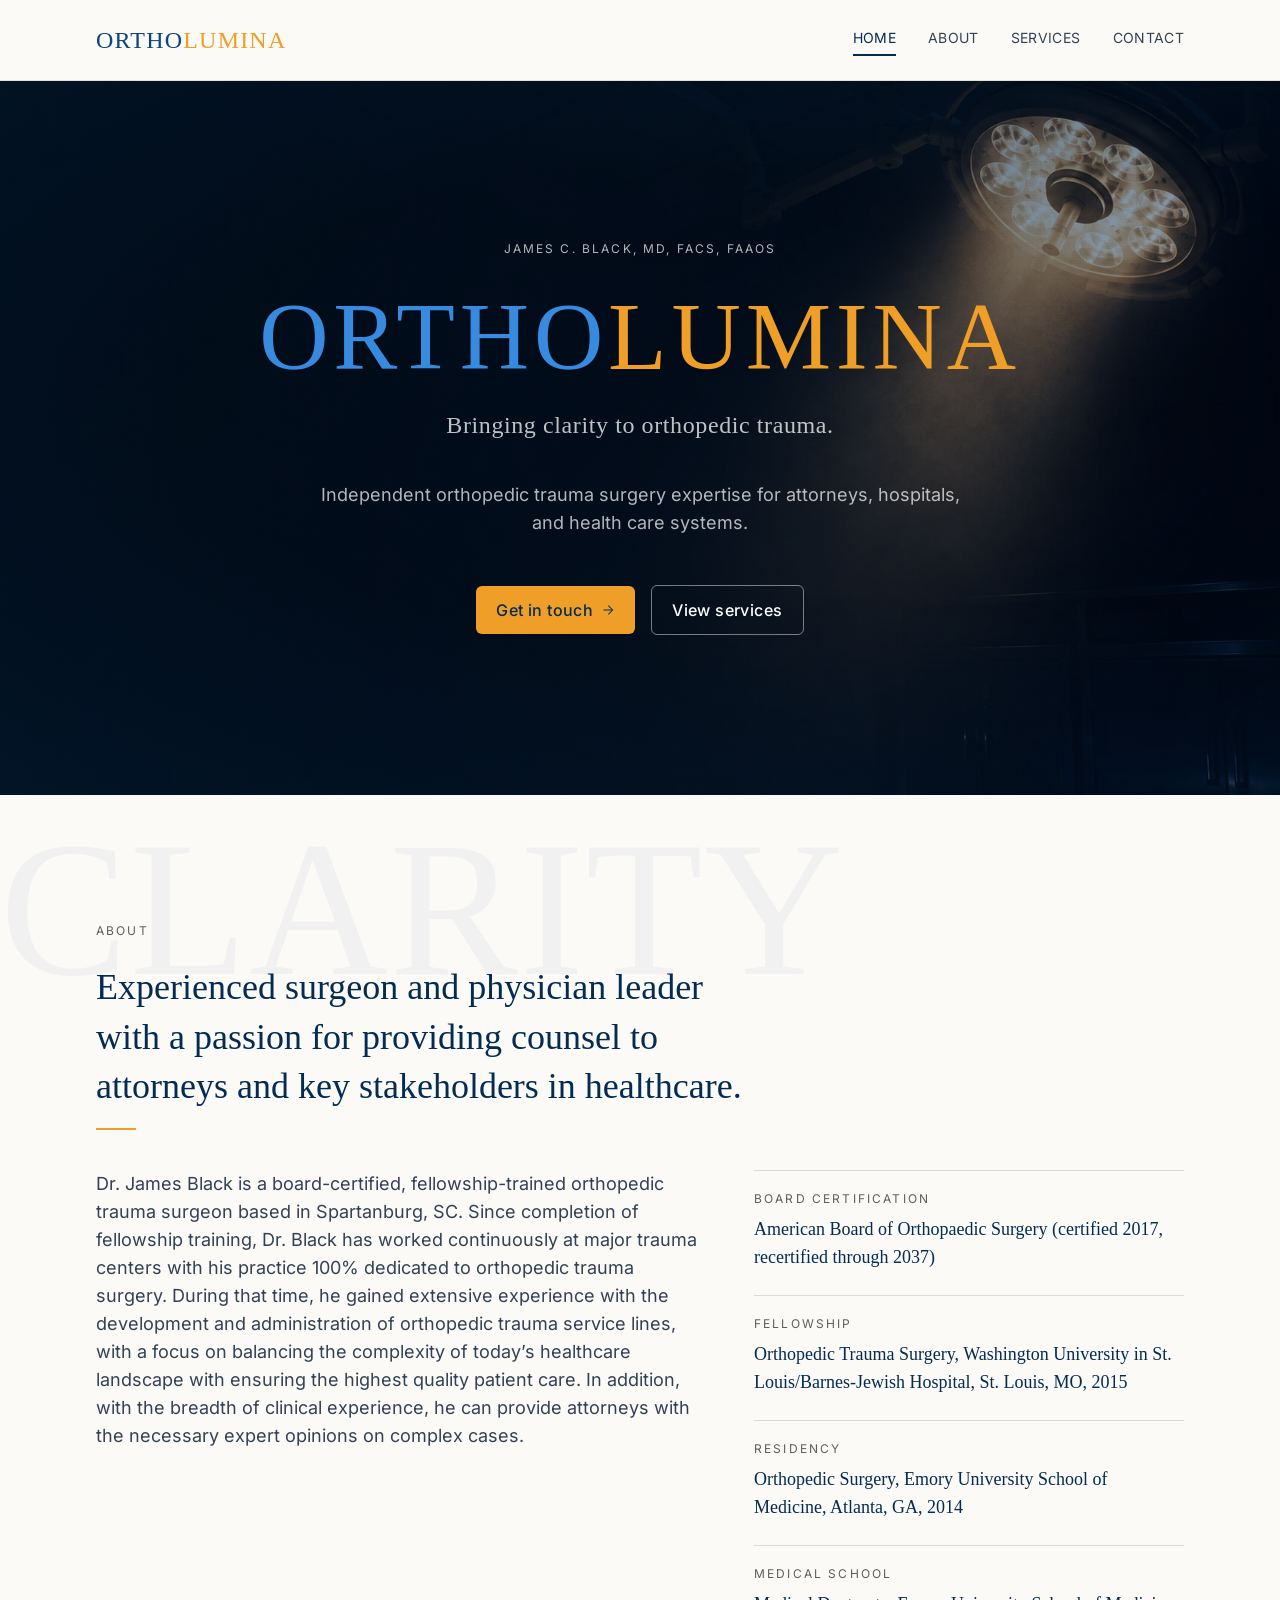
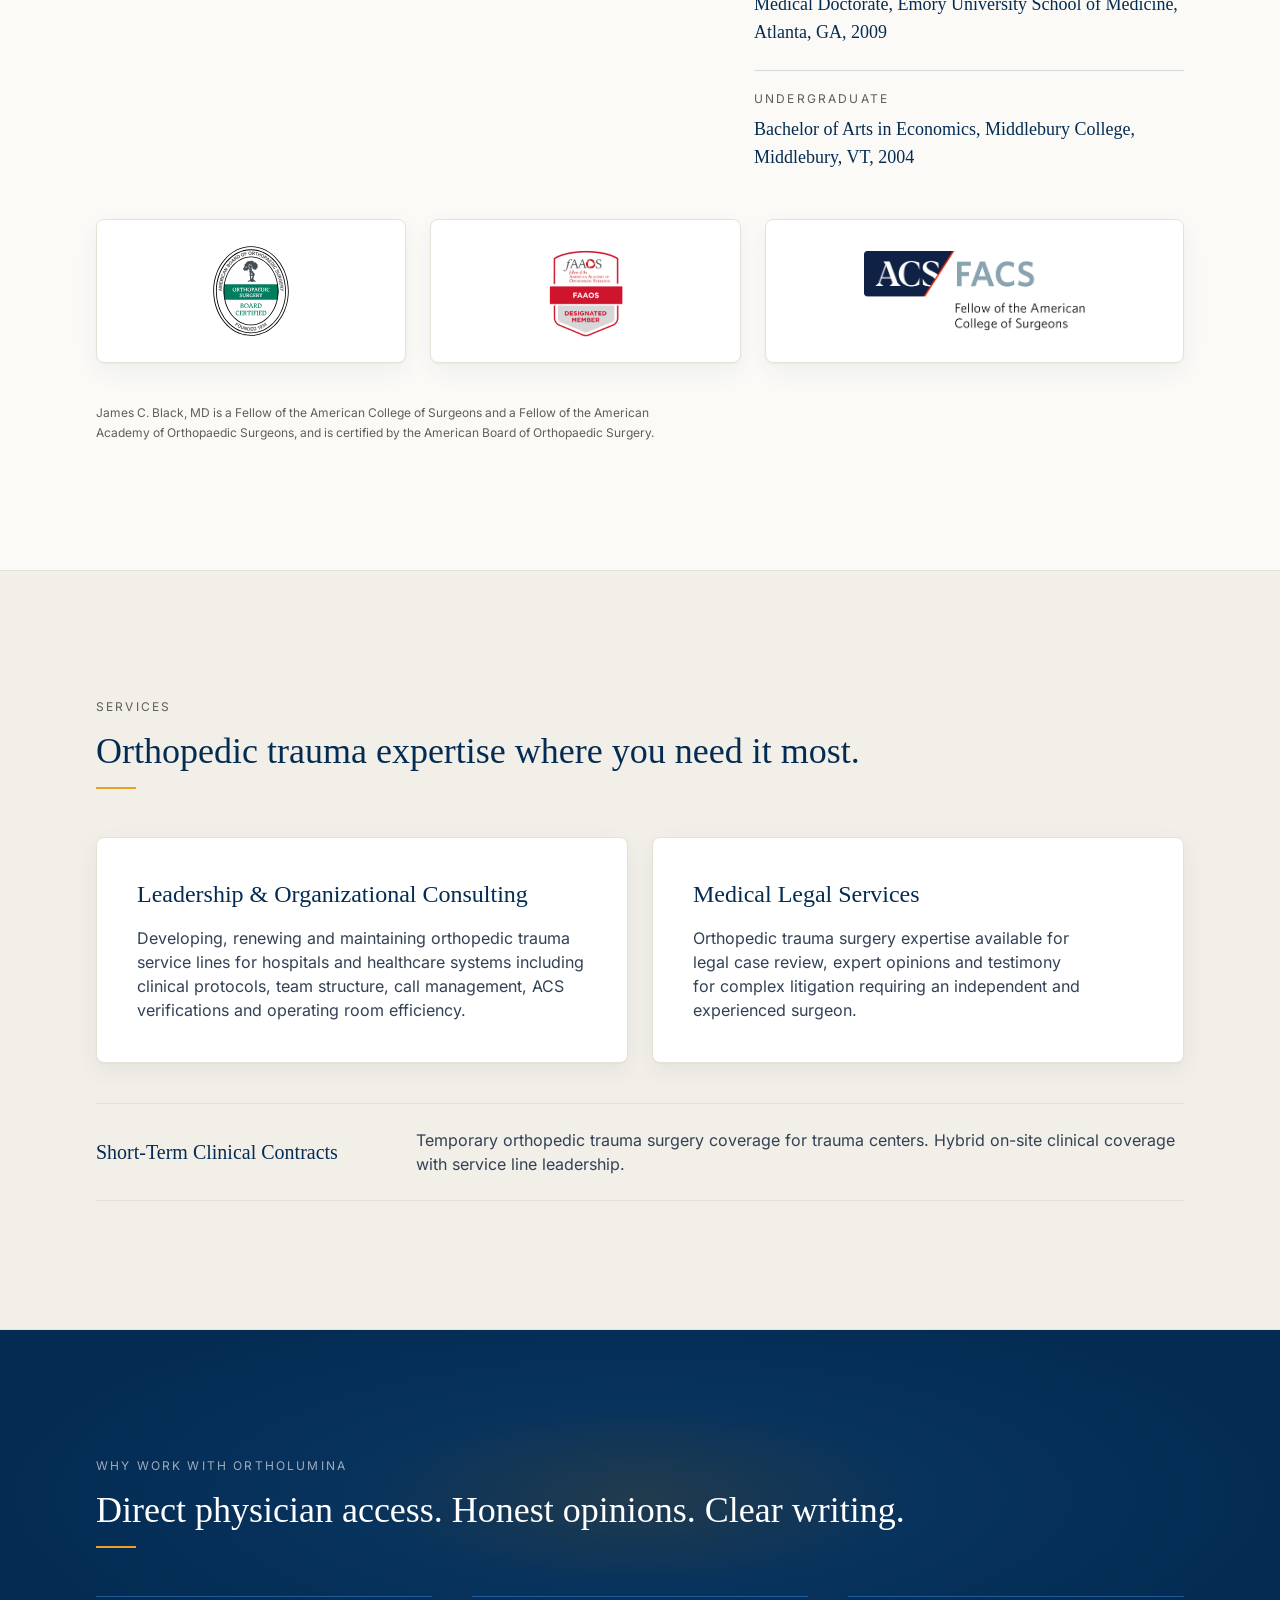
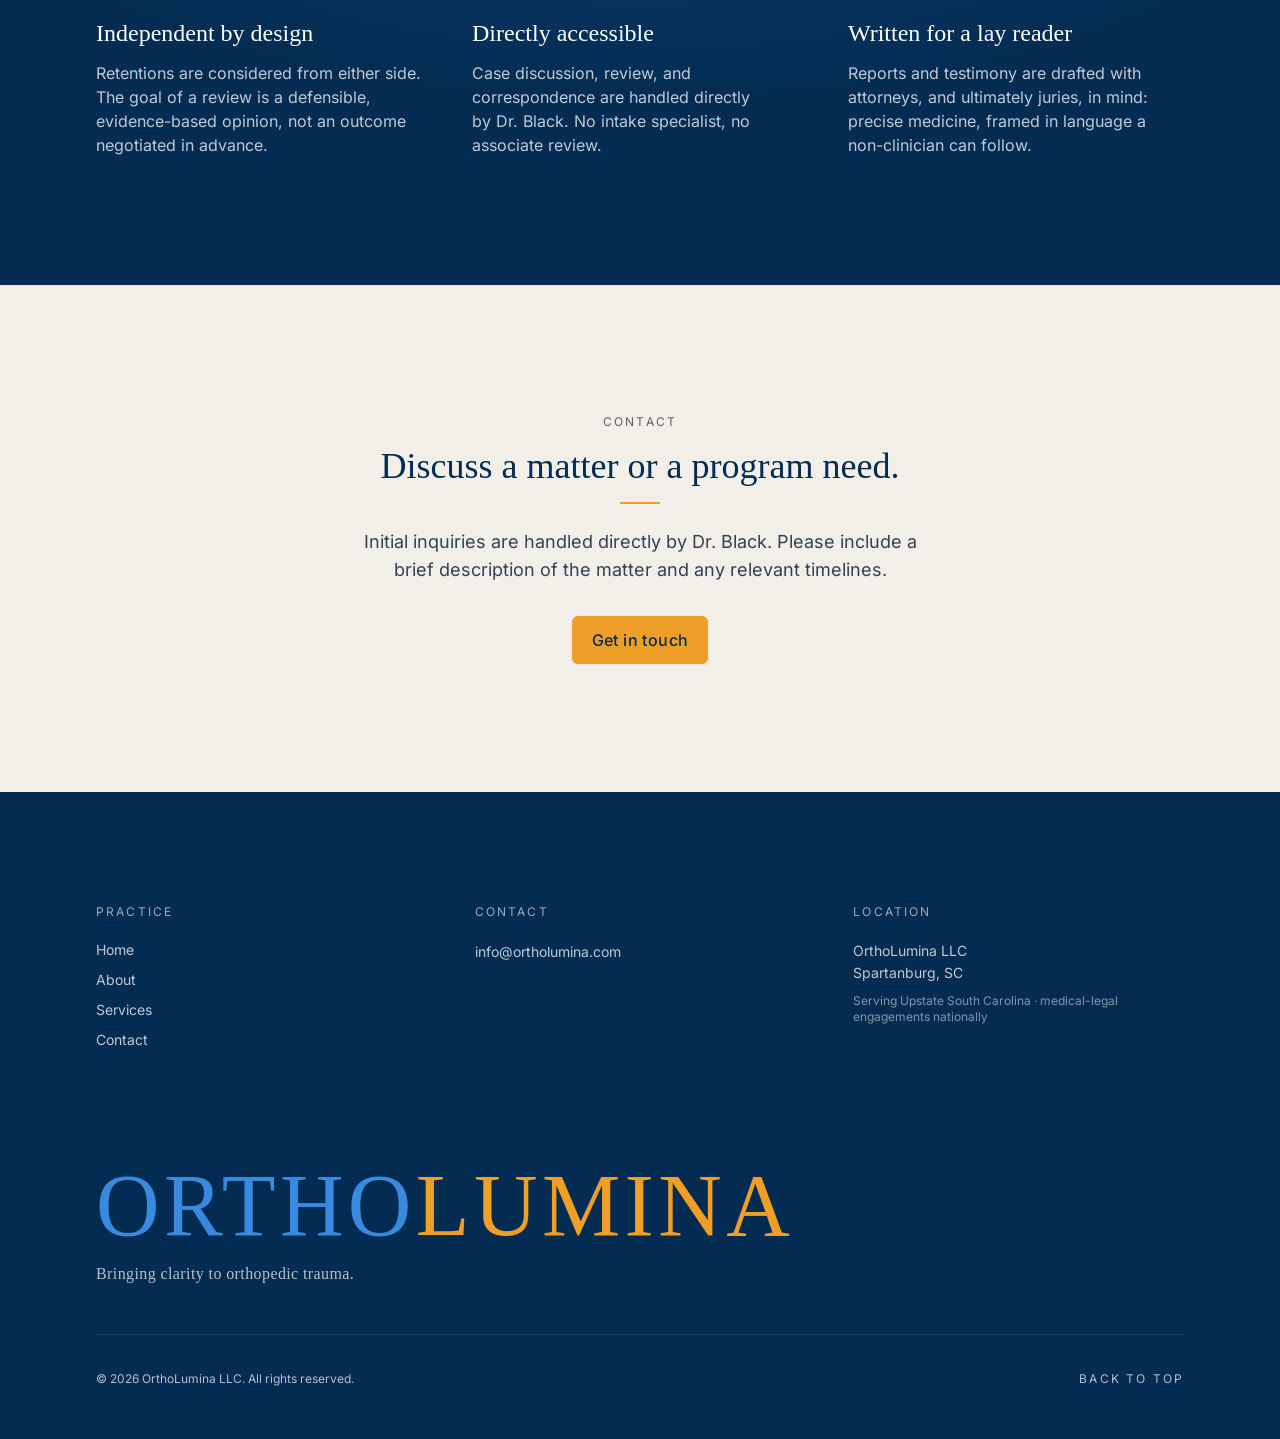
==== index.html @ fea4717f "Initial site launch Co-Authored-By: Claude Opus 5.5 <noreply@anthropic.com>" ====
<!DOCTYPE html><html lang="en"> <head><meta charset="UTF-8"><meta name="viewport" content="width=device-width, initial-scale=1, viewport-fit=cover"><meta name="generator" content="Astro v5.18.2"><link rel="preload" as="image" href="/hero-or.webp" fetchpriority="high"><title>OrthoLumina | Orthopedic Trauma Medical Legal &amp; Consulting</title><meta name="description" content="Independent orthopedic-trauma medical-legal review and testimony for attorneys and insurers nationwide; hospital consulting and short-term clinical coverage based in Spartanburg, South Carolina."><link rel="canonical" href="https://ortholumina.com/"><meta name="theme-color" content="#042C53"><meta name="format-detection" content="telephone=no"><meta property="og:site_name" content="OrthoLumina"><meta property="og:type" content="website"><meta property="og:title" content="OrthoLumina | Orthopedic Trauma Medical Legal &#38; Consulting"><meta property="og:description" content="Independent orthopedic-trauma medical-legal review and testimony for attorneys and insurers nationwide; hospital consulting and short-term clinical coverage based in Spartanburg, South Carolina."><meta property="og:url" content="https://ortholumina.com/"><meta property="og:locale" content="en_US"><meta property="og:image" content="https://ortholumina.com/og-default.jpg"><meta name="twitter:card" content="summary_large_image"><meta name="twitter:title" content="OrthoLumina | Orthopedic Trauma Medical Legal &#38; Consulting"><meta name="twitter:description" content="Independent orthopedic-trauma medical-legal review and testimony for attorneys and insurers nationwide; hospital consulting and short-term clinical coverage based in Spartanburg, South Carolina."><meta name="twitter:image" content="https://ortholumina.com/og-default.jpg"><link rel="icon" type="image/svg+xml" href="/favicon.svg"><script type="application/ld+json">{"@context":"https://schema.org","@graph":[{"@type":"ProfessionalService","@id":"https://ortholumina.com#organization","name":"OrthoLumina LLC","alternateName":"OrthoLumina","url":"https://ortholumina.com","description":"Independent orthopedic trauma surgery expertise for attorneys, hospitals, and health care systems.","slogan":"Bringing clarity to orthopedic trauma.","areaServed":[{"@type":"City","name":"Spartanburg, South Carolina"},{"@type":"AdministrativeArea","name":"Upstate South Carolina"},{"@type":"AdministrativeArea","name":"Spartanburg County"},{"@type":"AdministrativeArea","name":"Greenville County"},{"@type":"AdministrativeArea","name":"Anderson County"},{"@type":"AdministrativeArea","name":"Cherokee County"},{"@type":"AdministrativeArea","name":"Union County"},{"@type":"AdministrativeArea","name":"Pickens County"},{"@type":"AdministrativeArea","name":"Oconee County"},{"@type":"AdministrativeArea","name":"Laurens County"}],"founder":{"@id":"https://ortholumina.com#person"},"employee":{"@id":"https://ortholumina.com#person"},"address":{"@type":"PostalAddress","addressLocality":"Spartanburg","addressRegion":"SC","addressCountry":"US"},"email":"info@ortholumina.com","knowsAbout":["Orthopedic trauma","Medical-legal review and expert opinion","Standard of care review","Hospital service-line consulting","Orthopedic trauma program development"],"hasOfferCatalog":{"@type":"OfferCatalog","name":"OrthoLumina services","itemListElement":[{"@type":"Offer","itemOffered":{"@type":"Service","name":"Leadership & Organizational Consulting","description":"Developing, renewing and maintaining orthopedic trauma service lines for hospitals and healthcare systems including clinical protocols, team structure, call management, ACS verifications and operating room efficiency.","url":"https://ortholumina.com/#services","areaServed":[{"@type":"City","name":"Spartanburg, South Carolina"},{"@type":"AdministrativeArea","name":"Upstate South Carolina"},{"@type":"AdministrativeArea","name":"Spartanburg County"},{"@type":"AdministrativeArea","name":"Greenville County"},{"@type":"AdministrativeArea","name":"Anderson County"},{"@type":"AdministrativeArea","name":"Cherokee County"},{"@type":"AdministrativeArea","name":"Union County"},{"@type":"AdministrativeArea","name":"Pickens County"},{"@type":"AdministrativeArea","name":"Oconee County"},{"@type":"AdministrativeArea","name":"Laurens County"}]}},{"@type":"Offer","itemOffered":{"@type":"Service","name":"Medical Legal Services","description":"Orthopedic trauma surgery expertise available for legal case review, expert opinions and testimony for complex litigation requiring an independent and experienced surgeon.","url":"https://ortholumina.com/#services","areaServed":{"@type":"Country","name":"United States"}}},{"@type":"Offer","itemOffered":{"@type":"Service","name":"Short-Term Clinical Contracts","description":"Temporary orthopedic trauma surgery coverage for trauma centers. Hybrid on-site clinical coverage with service line leadership.","url":"https://ortholumina.com/#services","areaServed":[{"@type":"City","name":"Spartanburg, South Carolina"},{"@type":"AdministrativeArea","name":"Upstate South Carolina"},{"@type":"AdministrativeArea","name":"Spartanburg County"},{"@type":"AdministrativeArea","name":"Greenville County"},{"@type":"AdministrativeArea","name":"Anderson County"},{"@type":"AdministrativeArea","name":"Cherokee County"},{"@type":"AdministrativeArea","name":"Union County"},{"@type":"AdministrativeArea","name":"Pickens County"},{"@type":"AdministrativeArea","name":"Oconee County"},{"@type":"AdministrativeArea","name":"Laurens County"}]}}]}},{"@type":"Person","@id":"https://ortholumina.com#person","name":"Dr. James Black","jobTitle":"Orthopedic Trauma Surgeon","worksFor":{"@id":"https://ortholumina.com#organization"},"url":"https://ortholumina.com/#about","alumniOf":[{"@type":"CollegeOrUniversity","name":"Middlebury College"},{"@type":"CollegeOrUniversity","name":"Emory University School of Medicine"},{"@type":"CollegeOrUniversity","name":"Washington University School of Medicine in St. Louis"}],"hasCredential":[{"@type":"EducationalOccupationalCredential","credentialCategory":"Board Certification","name":"American Board of Orthopaedic Surgery"},{"@type":"EducationalOccupationalCredential","credentialCategory":"Fellowship","name":"Fellow, American Academy of Orthopaedic Surgeons"},{"@type":"EducationalOccupationalCredential","credentialCategory":"Fellowship","name":"Fellow, American College of Surgeons"}],"memberOf":[{"@type":"Organization","name":"American Academy of Orthopaedic Surgeons"},{"@type":"Organization","name":"American College of Surgeons"}]},{"@type":"WebSite","@id":"https://ortholumina.com#website","url":"https://ortholumina.com","name":"OrthoLumina","publisher":{"@id":"https://ortholumina.com#organization"},"inLanguage":"en-US"},{"@type":"WebPage","url":"https://ortholumina.com/","isPartOf":{"@id":"https://ortholumina.com#website"},"about":{"@id":"https://ortholumina.com#organization"}}]}</script><link rel="stylesheet" href="/_astro/contact.BOzPGhAl.css"></head> <body class> <script>document.documentElement.classList.add("js");if(!window.location.hash){try{window.scrollTo(0,0)}catch(_){}}</script> <a href="#main" class="sr-only focus:not-sr-only focus:fixed focus:top-2 focus:left-2 focus:z-[60] focus:bg-navy-dark focus:text-white focus:px-4 focus:py-2 focus:rounded">
Skip to content
</a> <header class="sticky top-0 z-40 w-full border-b border-hairline bg-surface/85 backdrop-blur supports-[backdrop-filter]:bg-surface/70">  <div class="container-page flex h-14 sm:h-16 md:h-20 items-center justify-between gap-3"> <a href="/" class="no-underline focus-visible:shadow-focus rounded-sm min-w-0 flex-shrink" aria-label="OrthoLumina home"> <div class="inline-block max-w-full " aria-label="OrthoLumina"> <span class="block whitespace-nowrap font-display uppercase tracking-wordmark leading-none text-lg sm:text-xl md:text-2xl" aria-hidden="true"> <span class="text-navy">ORTHO</span><span class="text-amber">LUMINA</span> </span> </div> </a> <nav aria-label="Primary" class="hidden md:block"> <ul class="flex items-center gap-8"> <li> <a href="/" aria-current="page" class="no-underline font-sans text-sm tracking-wide uppercase inline-block pt-1 pb-1.5
                  text-navy-dark border-b-2 border-navy-dark
                "> Home </a> </li><li> <a href="/#about" class="no-underline font-sans text-sm tracking-wide uppercase inline-block pt-1 pb-1.5
                  text-ink-soft hover:text-navy-dark border-b-2 border-transparent hover:border-navy/20
                "> About </a> </li><li> <a href="/#services" class="no-underline font-sans text-sm tracking-wide uppercase inline-block pt-1 pb-1.5
                  text-ink-soft hover:text-navy-dark border-b-2 border-transparent hover:border-navy/20
                "> Services </a> </li><li> <a href="/contact" class="no-underline font-sans text-sm tracking-wide uppercase inline-block pt-1 pb-1.5
                  text-ink-soft hover:text-navy-dark border-b-2 border-transparent hover:border-navy/20
                "> Contact </a> </li> </ul> </nav> <button type="button" id="mobile-nav-toggle" class="nav-toggle-pending md:hidden inline-flex h-11 w-11 flex-none items-center justify-center rounded-md text-navy-dark hover:bg-navy/[0.06] focus-visible:shadow-focus" aria-expanded="false" aria-controls="mobile-nav-drawer" aria-label="Open menu"> <svg width="22" height="22" viewBox="0 0 24 24" fill="none" aria-hidden="true"> <path d="M4 7h16M4 12h16M4 17h16" stroke="currentColor" stroke-width="1.75" stroke-linecap="round"></path> </svg> </button> </div> </header>  <div id="mobile-nav-drawer" class="md:hidden fixed inset-0 z-50 hidden" role="dialog" aria-modal="true" aria-label="Site navigation"> <div id="mobile-nav-backdrop" class="absolute inset-0 bg-navy-dark/60"></div> <div class="absolute inset-y-0 right-0 w-[86%] max-w-sm bg-surface shadow-xl flex flex-col" style="height: 100dvh;"> <div class="flex-none flex items-center justify-between h-14 sm:h-16 px-5 sm:px-6 border-b border-hairline"> <div class="inline-block max-w-full " aria-label="OrthoLumina"> <span class="block whitespace-nowrap font-display uppercase tracking-wordmark leading-none text-lg sm:text-xl md:text-2xl" aria-hidden="true"> <span class="text-navy">ORTHO</span><span class="text-amber">LUMINA</span> </span> </div> <button type="button" id="mobile-nav-close" class="inline-flex h-11 w-11 flex-none items-center justify-center rounded-md text-navy-dark hover:bg-navy/[0.06] focus-visible:shadow-focus" aria-label="Close menu"> <svg width="22" height="22" viewBox="0 0 24 24" fill="none" aria-hidden="true"> <path d="M6 6l12 12M18 6l-12 12" stroke="currentColor" stroke-width="1.75" stroke-linecap="round"></path> </svg> </button> </div> <nav aria-label="Primary mobile navigation" class="flex-1 min-h-0 overflow-y-auto px-5 sm:px-6 py-6"> <ul class="flex flex-col gap-1"> <li> <a href="/" aria-current="page" class="block py-3 font-display text-2xl no-underline
                  text-navy-dark
                "> Home </a> </li><li> <a href="/#about" class="block py-3 font-display text-2xl no-underline
                  text-ink-soft hover:text-navy-dark
                "> About </a> </li><li> <a href="/#services" class="block py-3 font-display text-2xl no-underline
                  text-ink-soft hover:text-navy-dark
                "> Services </a> </li><li> <a href="/contact" class="block py-3 font-display text-2xl no-underline
                  text-ink-soft hover:text-navy-dark
                "> Contact </a> </li> </ul> </nav> </div> </div> <script>(function(){const toggle=document.getElementById("mobile-nav-toggle");const drawer=document.getElementById("mobile-nav-drawer");const backdrop=document.getElementById("mobile-nav-backdrop");const closeBtn=document.getElementById("mobile-nav-close");if(!toggle||!drawer)return;const FOCUSABLE='a[href], button:not([disabled]), input:not([disabled]), select:not([disabled]), textarea:not([disabled]), [tabindex]:not([tabindex="-1"])';let previouslyFocused=null;let savedScrollY=0;let isOpen=false;toggle.classList.remove("nav-toggle-pending");function claimHistory(tag){if(window.__orthoOverlayEntry)return;try{history.pushState({orthoOverlay:tag},"",location.href);window.__orthoOverlayEntry=true}catch(_){}}function releaseHistory(consume){if(!window.__orthoOverlayEntry)return;window.__orthoOverlayEntry=false;if(consume){try{history.back()}catch(_){}}}function unlockBody(){document.body.style.position="";document.body.style.top="";document.body.style.left="";document.body.style.right="";document.body.style.width="";window.scrollTo(0,savedScrollY)}function open(){if(isOpen)return;isOpen=true;previouslyFocused=document.activeElement;drawer.classList.remove("hidden");toggle.setAttribute("aria-expanded","true");savedScrollY=window.scrollY;document.body.style.position="fixed";document.body.style.top="-"+savedScrollY+"px";document.body.style.left="0";document.body.style.right="0";document.body.style.width="100%";claimHistory("nav");const firstLink=drawer.querySelector(FOCUSABLE);if(firstLink&&firstLink.focus)firstLink.focus()}function close(fromHistory){if(!isOpen)return;isOpen=false;drawer.classList.add("hidden");toggle.setAttribute("aria-expanded","false");unlockBody();releaseHistory(!fromHistory);if(previouslyFocused&&previouslyFocused.focus)previouslyFocused.focus()}function closeForHandoff(){if(!isOpen)return;isOpen=false;drawer.classList.add("hidden");toggle.setAttribute("aria-expanded","false");unlockBody();if(toggle.focus)toggle.focus()}const closeFromUi=function(){close(false)};toggle.addEventListener("click",open);if(closeBtn)closeBtn.addEventListener("click",closeFromUi);if(backdrop)backdrop.addEventListener("click",closeFromUi);drawer.addEventListener("click",function(e){const t=e.target&&e.target.closest?e.target.closest("a"):null;if(!t)return;if(t.getAttribute("href")==="/contact"){closeForHandoff();return}if(t.hash&&t.pathname===location.pathname){const target=document.getElementById(decodeURIComponent(t.hash.slice(1)));if(target){e.preventDefault();isOpen=false;drawer.classList.add("hidden");toggle.setAttribute("aria-expanded","false");unlockBody();try{if(window.__orthoOverlayEntry){window.__orthoOverlayEntry=false;history.replaceState(null,"",t.hash)}else{history.pushState(null,"",t.hash)}}catch(_){}target.scrollIntoView();if(!target.hasAttribute("tabindex"))target.setAttribute("tabindex","-1");target.focus({preventScroll:true});return}}close(false)});window.addEventListener("popstate",function(){if(isOpen)close(true)});window.addEventListener("resize",function(){if(isOpen&&getComputedStyle(drawer).display==="none")close(false)},{passive:true});document.addEventListener("keydown",function(e){if(!isOpen)return;if(e.key==="Escape"){close(false);return}if(e.key!=="Tab")return;const items=Array.prototype.filter.call(drawer.querySelectorAll(FOCUSABLE),function(el){return el.offsetWidth>0||el.offsetHeight>0});if(!items.length)return;const first=items[0];const last=items[items.length-1];if(e.shiftKey&&document.activeElement===first){e.preventDefault();last.focus()}else if(!e.shiftKey&&document.activeElement===last){e.preventDefault();first.focus()}})})();</script>  <div id="contact-panel" class="fixed inset-0 z-50 hidden" role="dialog" aria-modal="true" aria-labelledby="contact-panel-title"> <div id="contact-panel-backdrop" class="absolute inset-0 bg-navy-dark/60 opacity-0 transition-opacity duration-300"></div> <div id="contact-panel-sheet" class="absolute inset-y-0 right-0 w-full sm:w-[92%] md:max-w-xl bg-surface shadow-2xl flex flex-col translate-x-full transition-transform duration-300 ease-out motion-reduce:transition-none" style="height: 100dvh;"> <div class="flex-none flex items-start justify-between gap-4 px-5 sm:px-8 pt-6 pb-5 border-b border-hairline"> <div class="min-w-0"> <p class="eyebrow mb-2">Contact</p> <h2 id="contact-panel-title" class="!text-xl sm:!text-2xl">
Get in touch.
</h2> </div> <button type="button" id="contact-panel-close" class="inline-flex h-11 w-11 flex-none items-center justify-center rounded-md text-navy-dark hover:bg-navy/[0.06] focus-visible:shadow-focus" aria-label="Close contact panel"> <svg width="22" height="22" viewBox="0 0 24 24" fill="none" aria-hidden="true"> <path d="M6 6l12 12M18 6l-12 12" stroke="currentColor" stroke-width="1.75" stroke-linecap="round"></path> </svg> </button> </div> <div class="flex-1 min-h-0 overflow-y-auto px-5 sm:px-8 py-6 sm:py-8">  <p class="text-sm sm:text-base text-ink-soft leading-relaxed">
Please include a brief description of your needs and relevant
        timelines, and we will respond promptly to your request.
</p> <dl class="mt-7 space-y-4"> <div> <dt class="text-[0.7rem] sm:text-xs uppercase tracking-[0.18em] text-brand-gray mb-1">Email</dt> <dd> <a href="mailto:info@ortholumina.com" class="text-navy hover:text-navy-dark inline-block py-0.5 break-all"> info@ortholumina.com </a> </dd> </div>  </dl> <div class="rounded-md border border-amber/40 bg-amber/[0.06] p-4 text-xs sm:text-sm text-ink-soft leading-relaxed mt-6"> <strong class="text-navy-dark">Confidentiality:</strong> Do not send any
  sensitive case information through this form.
</div> <div class="mt-8 pt-8 border-t border-hairline"> <p class="eyebrow mb-3">Send a message</p> <form id="contact-form" action="https://formspree.io/f/xqppwero" method="POST" novalidate class="mt-8 grid gap-5" aria-describedby="contact-form-status" data-fallback-email="info@ortholumina.com"><div class="grid gap-5 md:grid-cols-2"><div class="flex flex-col gap-2"><label for="cf-name" class="text-sm font-medium text-navy-dark">
Full name <span class="text-navy" aria-hidden="true">*</span></label><input type="text" id="cf-name" name="name" autocomplete="name" required aria-required="true" aria-invalid="false" class="rounded-md border border-navy/60 bg-white px-4 py-3 text-base text-ink placeholder:text-brand-gray focus:outline-none focus:border-navy focus-visible:shadow-focus"><p id="cf-name-error" class="text-xs text-danger hidden" data-error-for="name"></p></div><div class="flex flex-col gap-2"><label for="cf-email" class="text-sm font-medium text-navy-dark">
Email <span class="text-navy" aria-hidden="true">*</span></label><input type="email" id="cf-email" name="email" autocomplete="email" required aria-required="true" aria-invalid="false" class="rounded-md border border-navy/60 bg-white px-4 py-3 text-base text-ink placeholder:text-brand-gray focus:outline-none focus:border-navy focus-visible:shadow-focus"><p id="cf-email-error" class="text-xs text-danger hidden" data-error-for="email"></p></div></div><div class="grid gap-5 md:grid-cols-2"><div class="flex flex-col gap-2"><label for="cf-phone" class="text-sm font-medium text-navy-dark">
Phone <span class="text-brand-gray text-xs">(optional)</span></label><input type="tel" id="cf-phone" name="phone" autocomplete="tel" class="rounded-md border border-navy/60 bg-white px-4 py-3 text-base text-ink placeholder:text-brand-gray focus:outline-none focus:border-navy focus-visible:shadow-focus"></div><div class="flex flex-col gap-2"><label for="cf-subject" class="text-sm font-medium text-navy-dark">
Reason for inquiry <span class="text-navy" aria-hidden="true">*</span></label><select id="cf-subject" name="subject" required aria-required="true" aria-invalid="false" class="rounded-md border border-navy/60 bg-white px-4 py-3 text-base text-ink focus:outline-none focus:border-navy focus-visible:shadow-focus"><option value="">Select one…</option><option value="medical-legal">Medical-legal inquiry</option><option value="consulting">Consulting inquiry</option><option value="clinical-contracts">Short-term clinical contracts</option><option value="other">Other</option></select><p id="cf-subject-error" class="text-xs text-danger hidden" data-error-for="subject"></p></div></div><div class="flex flex-col gap-2"><label for="cf-message" class="text-sm font-medium text-navy-dark">
Brief description <span class="text-navy" aria-hidden="true">*</span></label><textarea id="cf-message" name="message" rows="6" required aria-required="true" aria-invalid="false" placeholder="A brief description of your inquiry." class="rounded-md border border-navy/60 bg-white px-4 py-3 text-base text-ink placeholder:text-brand-gray focus:outline-none focus:border-navy focus-visible:shadow-focus resize-y min-h-[140px]"></textarea><p id="cf-message-error" class="text-xs text-danger hidden" data-error-for="message"></p></div><div class="hidden" aria-hidden="true"><label>
Do not fill this field
<input type="text" name="_gotcha" tabindex="-1" autocomplete="off"></label><input type="hidden" name="_subject" id="cf-subject-line" value="OrthoLumina inquiry"></div><div class="flex flex-col-reverse sm:flex-row items-stretch sm:items-center justify-between gap-4 pt-2"><p class="text-xs text-brand-gray leading-relaxed">
By submitting, you consent to being contacted regarding your inquiry.
</p><button type="submit" class="btn-primary no-underline w-full sm:w-auto flex-none">
Send message
</button></div><div id="contact-form-status" role="status" aria-live="polite" class="hidden mt-2 rounded-md p-4 text-sm"></div></form><script>(function(){const form=document.getElementById("contact-form");if(!form)return;const status=document.getElementById("contact-form-status");function setError(name,message){const el=form.querySelector('[data-error-for="'+name+'"]');const field=form.querySelector('[name="'+name+'"]');if(el){el.textContent=message;el.classList.toggle("hidden",!message)}if(field){field.setAttribute("aria-invalid",message?"true":"false");field.classList.toggle("border-danger",!!message);if(el&&el.id){const existing=(field.getAttribute("aria-describedby")||"").split(/\s+/).filter(t=>t&&t!==el.id);if(message)existing.push(el.id);if(existing.length)field.setAttribute("aria-describedby",existing.join(" "));else field.removeAttribute("aria-describedby")}}}function validate(data){let ok=true;setError("name","");setError("email","");setError("subject","");setError("message","");if(!data.name||data.name.trim().length<2){setError("name","Please enter your full name.");ok=false}const emailRe=/^[^\s@]+@[^\s@]+\.[^\s@]+$/;if(!data.email||!emailRe.test(data.email)){setError("email","Please enter a valid email address.");ok=false}if(!data.subject){setError("subject","Please select a reason for inquiry.");ok=false}if(!data.message||data.message.trim().length<10){setError("message","Please include a few sentences describing your inquiry.");ok=false}return ok}function showStatus(type,message){if(!status)return;status.classList.remove("hidden","bg-success-tint","text-success","border","border-success-line","bg-danger-tint","text-danger","border-danger-line");if(type==="success"){status.classList.add("bg-success-tint","text-success","border","border-success-line")}else{status.classList.add("bg-danger-tint","text-danger","border","border-danger-line")}status.textContent=message}const endpoint=form.getAttribute("action")||"";const TIMEOUT_MS=15e3;const FALLBACK_EMAIL=form.dataset.fallbackEmail||"";async function submitContactForm(payload){const ctrl=new AbortController;const timer=setTimeout(()=>ctrl.abort(),TIMEOUT_MS);let res;try{res=await fetch(endpoint,{method:"POST",headers:{Accept:"application/json","Content-Type":"application/json"},body:JSON.stringify(payload),signal:ctrl.signal})}catch(e){clearTimeout(timer);if(e&&e.name==="AbortError")return{ok:false,timeout:true};return{ok:false,network:true}}clearTimeout(timer);if(res.ok)return{ok:true};let detail="";try{const body=await res.json();if(Array.isArray(body.errors)&&body.errors.length){detail=body.errors.map(x=>x.message).filter(Boolean).join(" ")}else if(body.error){detail=String(body.error)}}catch(_){}return{ok:false,status:res.status,detail}}form.addEventListener("submit",async function(event){event.preventDefault();const fd=new FormData(form);const data=Object.fromEntries(fd.entries());const subjectField=form.querySelector("#cf-subject");const subjectLine=form.querySelector("#cf-subject-line");if(subjectField&&subjectLine){const label=subjectField.options[subjectField.selectedIndex]?.text||"Inquiry";subjectLine.value="OrthoLumina: "+label}if(!validate(data)){showStatus("error","Please review the highlighted fields and try again.");const firstInvalid=form.querySelector('[aria-invalid="true"]');if(firstInvalid&&firstInvalid.focus){requestAnimationFrame(function(){firstInvalid.focus()})}return}const submitBtn=form.querySelector('button[type="submit"]');if(submitBtn){submitBtn.setAttribute("disabled","true");submitBtn.textContent="Sending…"}try{const result=await submitContactForm(data);if(result.ok){showStatus("success","Thank you. Your message has been received, and Dr. Black will respond directly.");form.reset()}else if(result.timeout){showStatus("error","The request timed out before it completed. Your message was not sent."+(FALLBACK_EMAIL?" Please try again, or email "+FALLBACK_EMAIL+".":""))}else{showStatus("error",(result.detail||"Your message could not be sent.")+(FALLBACK_EMAIL?" You can also email "+FALLBACK_EMAIL+".":""))}}catch(e){showStatus("error","Something went wrong sending your message."+(FALLBACK_EMAIL?" Please email "+FALLBACK_EMAIL+" instead.":""))}finally{if(submitBtn){submitBtn.removeAttribute("disabled");submitBtn.textContent="Send message"}}})})();</script> </div> </div> </div> </div> <script>(function(){const panel=document.getElementById("contact-panel");const sheet=document.getElementById("contact-panel-sheet");const backdrop=document.getElementById("contact-panel-backdrop");const closeBtn=document.getElementById("contact-panel-close");if(!panel||!sheet)return;const SELECTOR='a[href="/contact"]:not([data-contact-optout])';const allTriggers=function(){return Array.prototype.slice.call(document.querySelectorAll(SELECTOR))};const setExpanded=function(v){allTriggers().forEach(function(t){t.setAttribute("aria-expanded",v?"true":"false")})};const markTriggers=function(){allTriggers().forEach(function(t){t.setAttribute("aria-haspopup","dialog");if(!t.hasAttribute("aria-expanded")){t.setAttribute("aria-expanded","false")}})};if(document.readyState==="loading"){document.addEventListener("DOMContentLoaded",markTriggers)}else{markTriggers()}const FOCUSABLE='a[href], button:not([disabled]), input:not([disabled]), select:not([disabled]), textarea:not([disabled]), [tabindex]:not([tabindex="-1"])';let previouslyFocused=null;let savedScrollY=0;let isOpen=false;let finishTimer=null;function claimHistory(tag){if(window.__orthoOverlayEntry)return;try{history.pushState({orthoOverlay:tag},"",location.href);window.__orthoOverlayEntry=true}catch(_){}}function releaseHistory(consume){if(!window.__orthoOverlayEntry)return;window.__orthoOverlayEntry=false;if(consume){try{history.back()}catch(_){}}}const reduceMotion=window.matchMedia&&window.matchMedia("(prefers-reduced-motion: reduce)").matches;function lockScroll(){savedScrollY=window.scrollY;document.body.style.position="fixed";document.body.style.top="-"+savedScrollY+"px";document.body.style.left="0";document.body.style.right="0";document.body.style.width="100%"}function unlockScroll(){document.body.style.position="";document.body.style.top="";document.body.style.left="";document.body.style.right="";document.body.style.width="";window.scrollTo(0,savedScrollY)}function open(){if(isOpen)return;isOpen=true;if(finishTimer){clearTimeout(finishTimer);finishTimer=null}previouslyFocused=document.activeElement;panel.classList.remove("hidden");panel.classList.remove("pointer-events-none");setExpanded(true);lockScroll();claimHistory("contact");const reveal=function(){sheet.classList.remove("translate-x-full");if(backdrop)backdrop.classList.remove("opacity-0")};if(reduceMotion)reveal();else requestAnimationFrame(function(){requestAnimationFrame(reveal)});const first=sheet.querySelector(FOCUSABLE);if(first&&first.focus)first.focus()}function close(fromHistory){if(!isOpen)return;isOpen=false;panel.classList.add("pointer-events-none");sheet.classList.add("translate-x-full");if(backdrop)backdrop.classList.add("opacity-0");setExpanded(false);releaseHistory(!fromHistory);const finish=function(){finishTimer=null;if(isOpen)return;panel.classList.add("hidden");unlockScroll();if(previouslyFocused&&previouslyFocused.focus){previouslyFocused.focus()}};if(reduceMotion)finish();else finishTimer=window.setTimeout(finish,300)}window.addEventListener("popstate",function(){if(isOpen)close(true)});document.addEventListener("click",function(e){const link=e.target&&e.target.closest&&e.target.closest(SELECTOR);if(!link)return;if(e.metaKey||e.ctrlKey||e.shiftKey||e.altKey||e.button!==0){return}e.preventDefault();const navDrawer=document.getElementById("mobile-nav-drawer");if(navDrawer&&!navDrawer.classList.contains("hidden")){window.setTimeout(open,80);return}open()});const closeFromUi=function(){close(false)};if(closeBtn)closeBtn.addEventListener("click",closeFromUi);if(backdrop)backdrop.addEventListener("click",closeFromUi);document.addEventListener("keydown",function(e){if(!isOpen)return;if(e.key==="Escape"){close(false);return}if(e.key!=="Tab")return;const items=Array.prototype.filter.call(sheet.querySelectorAll(FOCUSABLE),function(el){return el.offsetWidth>0||el.offsetHeight>0});if(!items.length)return;const first=items[0];const last=items[items.length-1];if(e.shiftKey&&document.activeElement===first){e.preventDefault();last.focus()}else if(!e.shiftKey&&document.activeElement===last){e.preventDefault();first.focus()}})})();</script> <main id="main">  <section class="hero relative overflow-hidden bg-navy-dark text-white" aria-labelledby="hero-heading"> <div class="hero-media pointer-events-none absolute inset-0 bg-cover bg-no-repeat bg-[position:72%_28%] md:bg-[position:center_top]" style="background-image: url('/hero-or.webp');" aria-hidden="true"></div> <div class="pointer-events-none absolute inset-0 bg-navy-dark/40 mix-blend-multiply" aria-hidden="true"></div> <div class="pointer-events-none absolute inset-0 hidden md:block" aria-hidden="true" style="background: linear-gradient(100deg, rgba(2,20,38,0.58) 0%, rgba(2,20,38,0.45) 48%, rgba(2,20,38,0) 92%);"></div> <div class="pointer-events-none absolute inset-0 md:hidden" aria-hidden="true" style="background: rgba(2,20,38,0.58);"></div>   <div class="pointer-events-none absolute inset-0" aria-hidden="true" style="background: radial-gradient(ellipse 90% 80% at 50% 45%, transparent 40%, rgba(4,44,83,0.30) 100%);"></div>  <div class="pointer-events-none absolute inset-0 opacity-[0.06] mix-blend-overlay" aria-hidden="true" style="background-image: radial-gradient(rgba(255,255,255,0.5) 1px, transparent 1px); background-size: 3px 3px;"></div> <div class="container-page relative flex flex-col items-center text-center py-16 sm:py-24 md:py-32 lg:py-40">  <p class="eyebrow !text-white/70 mb-5 sm:mb-8"> James C. Black, MD, FACS, FAAOS </p> <h1 id="hero-heading" class="w-full"> <span class="inline-block max-w-full w-full text-center" aria-label="OrthoLumina"> <span class="block whitespace-nowrap font-display uppercase tracking-wordmark leading-none text-[clamp(1.75rem,9vw,6rem)]" aria-hidden="true"> <span class="text-blue">ORTHO</span><span class="text-amber">LUMINA</span> </span> </span>  <span class="sr-only">
OrthoLumina, independent orthopedic trauma medical-legal review and
        consulting
</span> </h1> <p class="mt-5 sm:mt-6 font-display font-light tracking-tagline text-white/75 text-base sm:text-lg md:text-2xl"> Bringing clarity to orthopedic trauma. </p> <p class="mt-8 sm:mt-10 max-w-2xl text-white/70 leading-relaxed text-sm sm:text-base md:text-lg"> Independent orthopedic trauma surgery expertise for attorneys, hospitals, and health care systems. </p> <div class="mt-10 sm:mt-12 w-full sm:w-auto flex flex-col sm:flex-row items-stretch sm:items-center gap-3 sm:gap-4"> <a href="/contact" class="btn-primary no-underline w-full sm:w-auto">
Get in touch
<svg width="14" height="14" viewBox="0 0 24 24" fill="none" aria-hidden="true"> <path d="M5 12h14M13 5l7 7-7 7" stroke="currentColor" stroke-width="1.75" stroke-linecap="round" stroke-linejoin="round"></path> </svg> </a> <a href="#services" class="btn-ghost-light no-underline w-full sm:w-auto">
View services
</a> </div> </div>  </section>  <section id="about" class="section relative overflow-hidden scroll-mt-20 sm:scroll-mt-24" aria-labelledby="about-heading">  <span class="watermark watermark-light top-6 sm:top-8 md:top-10 left-0" aria-hidden="true">Clarity</span> <div class="container-page relative"> <div class="max-w-narrow reveal"> <p class="eyebrow mb-4 sm:mb-6">About</p> <h2 id="about-heading" class="leading-snug"> Experienced surgeon and physician leader with a passion for providing counsel to attorneys and key stakeholders in healthcare. </h2> <span class="rule" aria-hidden="true"></span> </div> <div class="mt-8 sm:mt-10 grid gap-8 sm:gap-10 md:gap-14 md:grid-cols-[minmax(0,1.4fr)_minmax(0,1fr)] items-start reveal"> <div class="min-w-0">  <p class="text-base sm:text-lg text-ink-soft leading-relaxed"> Dr. James Black is a board-certified, fellowship-trained orthopedic trauma surgeon based in Spartanburg, SC. Since completion of fellowship training, Dr. Black has worked continuously at major trauma centers with his practice 100% dedicated to orthopedic trauma surgery. During that time, he gained extensive experience with the development and administration of orthopedic trauma service lines, with a focus on balancing the complexity of today’s healthcare landscape with ensuring the highest quality patient care. In addition, with the breadth of clinical experience, he can provide attorneys with the necessary expert opinions on complex cases. </p> </div> <dl class="min-w-0 grid gap-5 sm:gap-6"> <div class="border-t border-navy-dark/15 pt-4 sm:pt-5"> <dt class="eyebrow mb-2">Board certification</dt> <dd class="font-display text-navy-dark text-base sm:text-lg leading-snug break-words"> American Board of Orthopaedic Surgery (certified 2017, recertified through 2037) </dd> </div><div class="border-t border-navy-dark/15 pt-4 sm:pt-5"> <dt class="eyebrow mb-2">Fellowship</dt> <dd class="font-display text-navy-dark text-base sm:text-lg leading-snug break-words"> Orthopedic Trauma Surgery, Washington University in St. Louis/Barnes-Jewish Hospital, St. Louis, MO, 2015 </dd> </div><div class="border-t border-navy-dark/15 pt-4 sm:pt-5"> <dt class="eyebrow mb-2">Residency</dt> <dd class="font-display text-navy-dark text-base sm:text-lg leading-snug break-words"> Orthopedic Surgery, Emory University School of Medicine, Atlanta, GA, 2014 </dd> </div><div class="border-t border-navy-dark/15 pt-4 sm:pt-5"> <dt class="eyebrow mb-2">Medical school</dt> <dd class="font-display text-navy-dark text-base sm:text-lg leading-snug break-words"> Medical Doctorate, Emory University School of Medicine, Atlanta, GA, 2009 </dd> </div><div class="border-t border-navy-dark/15 pt-4 sm:pt-5"> <dt class="eyebrow mb-2">Undergraduate</dt> <dd class="font-display text-navy-dark text-base sm:text-lg leading-snug break-words"> Bachelor of Arts in Economics, Middlebury College, Middlebury, VT, 2004 </dd> </div> </dl> </div> <div class="mt-10 sm:mt-12 reveal"> <div>  <ul class="grid gap-x-4 gap-y-8 sm:gap-x-6 grid-cols-1 sm:grid-cols-[1fr_1fr_1.35fr]" role="list"> <li class="group flex flex-col items-center text-center"> <div class="w-full flex items-center justify-center rounded-lg border px-5 py-6 h-32 sm:h-36 border-hairline bg-white shadow-card transition-shadow duration-300 group-hover:shadow-[0_3px_10px_rgba(4,44,83,0.06),0_14px_32px_rgba(4,44,83,0.09)]"> <img src="/logos/abos.svg" alt="" aria-hidden="true" loading="lazy" decoding="async" class="w-auto max-w-full object-contain max-h-20 sm:max-h-24"> </div> </li><li class="group flex flex-col items-center text-center"> <div class="w-full flex items-center justify-center rounded-lg border px-5 py-6 h-32 sm:h-36 border-hairline bg-white shadow-card transition-shadow duration-300 group-hover:shadow-[0_3px_10px_rgba(4,44,83,0.06),0_14px_32px_rgba(4,44,83,0.09)]"> <img src="/logos/faaos.png" alt="" aria-hidden="true" loading="lazy" decoding="async" class="w-auto max-w-full object-contain max-h-20 sm:max-h-24"> </div> </li><li class="group flex flex-col items-center text-center"> <div class="w-full flex items-center justify-center rounded-lg border px-5 py-6 h-32 sm:h-36 border-hairline bg-white shadow-card transition-shadow duration-300 group-hover:shadow-[0_3px_10px_rgba(4,44,83,0.06),0_14px_32px_rgba(4,44,83,0.09)]"> <img src="/logos/facs.png" alt="" aria-hidden="true" loading="lazy" decoding="async" class="w-auto max-w-full object-contain max-h-16 sm:max-h-20"> </div> </li> </ul> <p class="mt-10 text-xs leading-relaxed max-w-prose text-brand-gray"> James C. Black, MD is a Fellow of the American College of Surgeons and a Fellow of the American Academy of Orthopaedic Surgeons, and is certified by the American Board of Orthopaedic Surgery. </p> </div> </div> </div> </section>  <section id="services" class="section bg-surface-alt border-y border-hairline scroll-mt-20 sm:scroll-mt-24" aria-labelledby="services-heading"> <div class="container-page"> <div class="max-w-narrow reveal"> <p class="eyebrow mb-4">Services</p> <h2 id="services-heading">
Orthopedic trauma expertise where you need it most.
</h2> <span class="rule" aria-hidden="true"></span> </div>  <div class="mt-10 sm:mt-12 grid gap-5 sm:gap-6 md:grid-cols-2 reveal"> <div class="group block rounded-lg border border-hairline bg-white shadow-card no-underline p-6 sm:p-8 md:p-10"><div class="flex items-start justify-between gap-3 sm:gap-4 mb-4"><h3 class="font-display text-navy-dark leading-tight text-lg sm:text-xl md:text-2xl">Leadership &amp; Organizational Consulting</h3></div><p class="mt-1 text-sm sm:text-base text-ink-soft leading-relaxed">Developing, renewing and maintaining orthopedic trauma service lines for hospitals and healthcare systems including clinical protocols, team structure, call management, ACS verifications and operating room efficiency.</p></div><div class="group block rounded-lg border border-hairline bg-white shadow-card no-underline p-6 sm:p-8 md:p-10"><div class="flex items-start justify-between gap-3 sm:gap-4 mb-4"><h3 class="font-display text-navy-dark leading-tight text-lg sm:text-xl md:text-2xl">Medical Legal Services</h3></div><p class="mt-1 text-sm sm:text-base text-ink-soft leading-relaxed">Orthopedic trauma surgery expertise available for legal case review, expert opinions and testimony for complex litigation requiring an independent and experienced surgeon.</p></div> </div> <div class="mt-8 sm:mt-10 reveal"> <div class="group flex flex-col sm:flex-row sm:items-center gap-3 sm:gap-8 border-y border-hairline py-5 sm:py-6 no-underline"><h3 class="font-display text-navy-dark leading-tight text-base sm:text-lg md:text-xl sm:w-72 flex-none">Short-Term Clinical Contracts</h3><p class="text-sm sm:text-base text-ink-soft leading-relaxed flex-1 min-w-0">Temporary orthopedic trauma surgery coverage for trauma centers. Hybrid on-site clinical coverage with service line leadership.</p></div> </div> </div> </section>  <section class="section bg-navy-dark text-white relative overflow-hidden" aria-labelledby="why-heading"> <div class="pointer-events-none absolute inset-0 bg-surgical-light opacity-70" aria-hidden="true"></div> <div class="container-page relative"> <div class="max-w-narrow reveal"> <p class="eyebrow !text-white/60 mb-4">Why work with OrthoLumina</p> <h2 id="why-heading" class="!text-white">
Direct physician access. Honest opinions. Clear writing.
</h2> <span class="rule" aria-hidden="true"></span> </div> <div class="mt-10 sm:mt-12 grid gap-8 sm:gap-10 md:grid-cols-3 reveal"> <div class="hairline-dark pt-5" style="--reveal-delay: 0ms"> <h3 class="!text-white !text-lg sm:!text-xl md:!text-2xl"> Independent by design </h3> <p class="mt-2 sm:mt-3 text-white/75 leading-relaxed text-sm sm:text-base"> Retentions are considered from either side. The goal of a review is a defensible, evidence-based opinion, not an outcome negotiated in advance. </p> </div><div class="hairline-dark pt-5" style="--reveal-delay: 90ms"> <h3 class="!text-white !text-lg sm:!text-xl md:!text-2xl"> Directly accessible </h3> <p class="mt-2 sm:mt-3 text-white/75 leading-relaxed text-sm sm:text-base"> Case discussion, review, and correspondence are handled directly by Dr. Black. No intake specialist, no associate review. </p> </div><div class="hairline-dark pt-5" style="--reveal-delay: 180ms"> <h3 class="!text-white !text-lg sm:!text-xl md:!text-2xl"> Written for a lay reader </h3> <p class="mt-2 sm:mt-3 text-white/75 leading-relaxed text-sm sm:text-base"> Reports and testimony are drafted with attorneys, and ultimately juries, in mind: precise medicine, framed in language a non-clinician can follow. </p> </div> </div> </div> </section>  <section class="section bg-surface-alt border-t border-hairline" aria-labelledby="cta-heading"> <div class="container-narrow text-center reveal"> <p class="eyebrow mb-4">Contact</p> <h2 id="cta-heading">Discuss a matter or a program need.</h2> <span class="rule mx-auto" aria-hidden="true"></span> <p class="mt-5 sm:mt-6 text-ink-soft text-base sm:text-lg leading-relaxed max-w-prose mx-auto">
Initial inquiries are handled directly by Dr. Black.
        Please include a brief description of the matter and any relevant
        timelines.
</p> <div class="mt-8 flex justify-center"> <a href="/contact" class="btn-primary no-underline w-full sm:w-auto">
Get in touch
</a> </div> </div> </section>  </main> <footer class="bg-navy-dark text-white/85 overflow-hidden"> <div class="container-page pt-16 sm:pt-20 md:pt-28 pb-10 sm:pb-12"> <div class="grid gap-10 sm:gap-12 sm:grid-cols-2 md:grid-cols-3"> <div> <p class="eyebrow !text-white/60 mb-4 sm:mb-5">
Practice
</p> <ul class="space-y-2.5 text-sm"> <li> <a href="/" class="text-white/75 hover:text-amber no-underline transition-colors"> Home </a> </li><li> <a href="/#about" class="text-white/75 hover:text-amber no-underline transition-colors"> About </a> </li><li> <a href="/#services" class="text-white/75 hover:text-amber no-underline transition-colors"> Services </a> </li><li> <a href="/contact" class="text-white/75 hover:text-amber no-underline transition-colors"> Contact </a> </li> </ul> </div> <div> <p class="eyebrow !text-white/60 mb-4 sm:mb-5">
Contact
</p>  <ul class="space-y-2.5 text-sm"> <li> <a href="mailto:info@ortholumina.com" class="text-white/75 hover:text-amber no-underline break-all transition-colors inline-block py-0.5"> info@ortholumina.com </a> </li>  </ul> </div> <div> <p class="eyebrow !text-white/60 mb-4 sm:mb-5">
Location
</p> <address class="not-italic text-sm text-white/75 leading-relaxed"> OrthoLumina LLC<br> Spartanburg, SC <span class="mt-2 block text-white/50 text-xs">
Serving Upstate South Carolina ·
            medical-legal engagements nationally
</span> </address> </div> </div>  <div class="inline-block max-w-full mt-16 sm:mt-20 md:mt-28 select-none" aria-label="OrthoLumina"> <span class="block whitespace-nowrap font-display uppercase tracking-wordmark leading-none text-[clamp(1.75rem,9.5vw,5.5rem)] leading-[0.85]" aria-hidden="true"> <span class="text-blue">ORTHO</span><span class="text-amber">LUMINA</span> </span> <span class="mt-2 sm:mt-3 block font-display font-light tracking-tagline text-xs sm:text-sm md:text-base text-white/70" aria-hidden="true">
Bringing clarity to orthopedic trauma.
</span></div> <div class="mt-10 sm:mt-12 pt-6 sm:pt-8 border-t border-white/10 flex flex-col sm:flex-row items-start sm:items-center justify-between gap-3 text-xs text-white/70"> <p>© 2026 OrthoLumina LLC. All rights reserved.</p> <a href="#main" class="text-white/70 hover:text-amber no-underline uppercase tracking-[0.18em] transition-colors inline-block py-1">
Back to top
</a> </div> </div> </footer> <script>(function(){const els=document.querySelectorAll(".reveal");if(els.length===0)return;var reduce=window.matchMedia&&window.matchMedia("(prefers-reduced-motion: reduce)").matches;function revealAll(){els.forEach(function(el){el.classList.add("is-visible")})}if(reduce||!("IntersectionObserver"in window)){revealAll();return}var io=new IntersectionObserver(function(entries){entries.forEach(function(e){if(e.isIntersecting){e.target.classList.add("is-visible");io.unobserve(e.target)}})},{rootMargin:"0px 0px 15% 0px",threshold:.01});els.forEach(function(el){io.observe(el)});setTimeout(revealAll,2e3);var onFirstInteract=function(){revealAll();window.removeEventListener("scroll",onFirstInteract);window.removeEventListener("touchstart",onFirstInteract);window.removeEventListener("keydown",onFirstInteract)};window.addEventListener("scroll",onFirstInteract,{passive:true,once:false});window.addEventListener("touchstart",onFirstInteract,{passive:true,once:false});window.addEventListener("keydown",onFirstInteract,{once:false})})();</script> </body> </html>
---- _astro/contact.BOzPGhAl.css ----
@font-face{font-family:Inter Variable;font-style:normal;font-display:swap;font-weight:100 900;src:url(/_astro/inter-cyrillic-ext-wght-normal.BOeWTOD4.woff2) format("woff2-variations");unicode-range:U+0460-052F,U+1C80-1C8A,U+20B4,U+2DE0-2DFF,U+A640-A69F,U+FE2E-FE2F}@font-face{font-family:Inter Variable;font-style:normal;font-display:swap;font-weight:100 900;src:url(/_astro/inter-cyrillic-wght-normal.DqGufNeO.woff2) format("woff2-variations");unicode-range:U+0301,U+0400-045F,U+0490-0491,U+04B0-04B1,U+2116}@font-face{font-family:Inter Variable;font-style:normal;font-display:swap;font-weight:100 900;src:url(/_astro/inter-greek-ext-wght-normal.DlzME5K_.woff2) format("woff2-variations");unicode-range:U+1F00-1FFF}@font-face{font-family:Inter Variable;font-style:normal;font-display:swap;font-weight:100 900;src:url(/_astro/inter-greek-wght-normal.CkhJZR-_.woff2) format("woff2-variations");unicode-range:U+0370-0377,U+037A-037F,U+0384-038A,U+038C,U+038E-03A1,U+03A3-03FF}@font-face{font-family:Inter Variable;font-style:normal;font-display:swap;font-weight:100 900;src:url(/_astro/inter-vietnamese-wght-normal.CBcvBZtf.woff2) format("woff2-variations");unicode-range:U+0102-0103,U+0110-0111,U+0128-0129,U+0168-0169,U+01A0-01A1,U+01AF-01B0,U+0300-0301,U+0303-0304,U+0308-0309,U+0323,U+0329,U+1EA0-1EF9,U+20AB}@font-face{font-family:Inter Variable;font-style:normal;font-display:swap;font-weight:100 900;src:url(/_astro/inter-latin-ext-wght-normal.DO1Apj_S.woff2) format("woff2-variations");unicode-range:U+0100-02BA,U+02BD-02C5,U+02C7-02CC,U+02CE-02D7,U+02DD-02FF,U+0304,U+0308,U+0329,U+1D00-1DBF,U+1E00-1E9F,U+1EF2-1EFF,U+2020,U+20A0-20AB,U+20AD-20C0,U+2113,U+2C60-2C7F,U+A720-A7FF}@font-face{font-family:Inter Variable;font-style:normal;font-display:swap;font-weight:100 900;src:url(/_astro/inter-latin-wght-normal.Dx4kXJAl.woff2) format("woff2-variations");unicode-range:U+0000-00FF,U+0131,U+0152-0153,U+02BB-02BC,U+02C6,U+02DA,U+02DC,U+0304,U+0308,U+0329,U+2000-206F,U+20AC,U+2122,U+2191,U+2193,U+2212,U+2215,U+FEFF,U+FFFD}*,:before,:after{--tw-border-spacing-x: 0;--tw-border-spacing-y: 0;--tw-translate-x: 0;--tw-translate-y: 0;--tw-rotate: 0;--tw-skew-x: 0;--tw-skew-y: 0;--tw-scale-x: 1;--tw-scale-y: 1;--tw-pan-x: ;--tw-pan-y: ;--tw-pinch-zoom: ;--tw-scroll-snap-strictness: proximity;--tw-gradient-from-position: ;--tw-gradient-via-position: ;--tw-gradient-to-position: ;--tw-ordinal: ;--tw-slashed-zero: ;--tw-numeric-figure: ;--tw-numeric-spacing: ;--tw-numeric-fraction: ;--tw-ring-inset: ;--tw-ring-offset-width: 0px;--tw-ring-offset-color: #fff;--tw-ring-color: rgb(59 130 246 / .5);--tw-ring-offset-shadow: 0 0 #0000;--tw-ring-shadow: 0 0 #0000;--tw-shadow: 0 0 #0000;--tw-shadow-colored: 0 0 #0000;--tw-blur: ;--tw-brightness: ;--tw-contrast: ;--tw-grayscale: ;--tw-hue-rotate: ;--tw-invert: ;--tw-saturate: ;--tw-sepia: ;--tw-drop-shadow: ;--tw-backdrop-blur: ;--tw-backdrop-brightness: ;--tw-backdrop-contrast: ;--tw-backdrop-grayscale: ;--tw-backdrop-hue-rotate: ;--tw-backdrop-invert: ;--tw-backdrop-opacity: ;--tw-backdrop-saturate: ;--tw-backdrop-sepia: ;--tw-contain-size: ;--tw-contain-layout: ;--tw-contain-paint: ;--tw-contain-style: }::backdrop{--tw-border-spacing-x: 0;--tw-border-spacing-y: 0;--tw-translate-x: 0;--tw-translate-y: 0;--tw-rotate: 0;--tw-skew-x: 0;--tw-skew-y: 0;--tw-scale-x: 1;--tw-scale-y: 1;--tw-pan-x: ;--tw-pan-y: ;--tw-pinch-zoom: ;--tw-scroll-snap-strictness: proximity;--tw-gradient-from-position: ;--tw-gradient-via-position: ;--tw-gradient-to-position: ;--tw-ordinal: ;--tw-slashed-zero: ;--tw-numeric-figure: ;--tw-numeric-spacing: ;--tw-numeric-fraction: ;--tw-ring-inset: ;--tw-ring-offset-width: 0px;--tw-ring-offset-color: #fff;--tw-ring-color: rgb(59 130 246 / .5);--tw-ring-offset-shadow: 0 0 #0000;--tw-ring-shadow: 0 0 #0000;--tw-shadow: 0 0 #0000;--tw-shadow-colored: 0 0 #0000;--tw-blur: ;--tw-brightness: ;--tw-contrast: ;--tw-grayscale: ;--tw-hue-rotate: ;--tw-invert: ;--tw-saturate: ;--tw-sepia: ;--tw-drop-shadow: ;--tw-backdrop-blur: ;--tw-backdrop-brightness: ;--tw-backdrop-contrast: ;--tw-backdrop-grayscale: ;--tw-backdrop-hue-rotate: ;--tw-backdrop-invert: ;--tw-backdrop-opacity: ;--tw-backdrop-saturate: ;--tw-backdrop-sepia: ;--tw-contain-size: ;--tw-contain-layout: ;--tw-contain-paint: ;--tw-contain-style: }*,:before,:after{box-sizing:border-box;border-width:0;border-style:solid;border-color:#e5e7eb}:before,:after{--tw-content: ""}html,:host{line-height:1.5;-webkit-text-size-adjust:100%;-moz-tab-size:4;-o-tab-size:4;tab-size:4;font-family:Inter Variable,Inter,system-ui,-apple-system,Segoe UI,Roboto,Helvetica,Arial,sans-serif;font-feature-settings:normal;font-variation-settings:normal;-webkit-tap-highlight-color:transparent}body{margin:0;line-height:inherit}hr{height:0;color:inherit;border-top-width:1px}abbr:where([title]){-webkit-text-decoration:underline dotted;text-decoration:underline dotted}h1,h2,h3,h4,h5,h6{font-size:inherit;font-weight:inherit}a{color:inherit;text-decoration:inherit}b,strong{font-weight:bolder}code,kbd,samp,pre{font-family:ui-monospace,SFMono-Regular,Menlo,Monaco,Consolas,Liberation Mono,Courier New,monospace;font-feature-settings:normal;font-variation-settings:normal;font-size:1em}small{font-size:80%}sub,sup{font-size:75%;line-height:0;position:relative;vertical-align:baseline}sub{bottom:-.25em}sup{top:-.5em}table{text-indent:0;border-color:inherit;border-collapse:collapse}button,input,optgroup,select,textarea{font-family:inherit;font-feature-settings:inherit;font-variation-settings:inherit;font-size:100%;font-weight:inherit;line-height:inherit;letter-spacing:inherit;color:inherit;margin:0;padding:0}button,select{text-transform:none}button,input:where([type=button]),input:where([type=reset]),input:where([type=submit]){-webkit-appearance:button;background-color:transparent;background-image:none}:-moz-focusring{outline:auto}:-moz-ui-invalid{box-shadow:none}progress{vertical-align:baseline}::-webkit-inner-spin-button,::-webkit-outer-spin-button{height:auto}[type=search]{-webkit-appearance:textfield;outline-offset:-2px}::-webkit-search-decoration{-webkit-appearance:none}::-webkit-file-upload-button{-webkit-appearance:button;font:inherit}summary{display:list-item}blockquote,dl,dd,h1,h2,h3,h4,h5,h6,hr,figure,p,pre{margin:0}fieldset{margin:0;padding:0}legend{padding:0}ol,ul,menu{list-style:none;margin:0;padding:0}dialog{padding:0}textarea{resize:vertical}input::-moz-placeholder,textarea::-moz-placeholder{opacity:1;color:#9ca3af}input::placeholder,textarea::placeholder{opacity:1;color:#9ca3af}button,[role=button]{cursor:pointer}:disabled{cursor:default}img,svg,video,canvas,audio,iframe,embed,object{display:block;vertical-align:middle}img,video{max-width:100%;height:auto}[hidden]:where(:not([hidden=until-found])){display:none}:root{color-scheme:light;--focus-ring: #EF9F27}html{-webkit-text-size-adjust:100%;text-rendering:optimizeLegibility;-webkit-font-smoothing:antialiased;-moz-osx-font-smoothing:grayscale}html,body{overflow-x:clip}body{--tw-bg-opacity: 1;background-color:rgb(251 250 247 / var(--tw-bg-opacity, 1));font-family:Inter Variable,Inter,system-ui,-apple-system,Segoe UI,Roboto,Helvetica,Arial,sans-serif;--tw-text-opacity: 1;color:rgb(15 23 32 / var(--tw-text-opacity, 1));-webkit-font-smoothing:antialiased;-moz-osx-font-smoothing:grayscale;font-feature-settings:"cv02","cv03","cv04","cv11";min-height:100dvh}h1,h2,h3,h4{font-family:Palatino,Palatino Linotype,Book Antiqua,Times New Roman,Times,serif;--tw-text-opacity: 1;color:rgb(4 44 83 / var(--tw-text-opacity, 1));text-wrap:balance;overflow-wrap:anywhere}h1{font-size:2rem;line-height:1.25}@media(min-width:640px){h1{font-size:2.25rem;line-height:2.5rem}}@media(min-width:768px){h1{font-size:3rem;line-height:1}}h2{font-size:1.5rem;line-height:2rem;line-height:1.25}@media(min-width:640px){h2{font-size:1.875rem;line-height:2.25rem}}@media(min-width:768px){h2{font-size:2.25rem;line-height:2.5rem}}h3{font-size:1.125rem;line-height:1.75rem;line-height:1.375}@media(min-width:640px){h3{font-size:1.25rem;line-height:1.75rem}}@media(min-width:768px){h3{font-size:1.5rem;line-height:2rem}}p{text-wrap:pretty}a{--tw-text-opacity: 1;color:rgb(12 68 124 / var(--tw-text-opacity, 1));text-decoration-color:#0c447c4d;text-decoration-thickness:1px;text-underline-offset:4px;transition-property:color,background-color,border-color,text-decoration-color,fill,stroke;transition-timing-function:cubic-bezier(.4,0,.2,1);transition-duration:.15s}a:hover{text-decoration-color:#0c447c}:focus-visible{outline:2px solid #042C53;outline-offset:2px;border-radius:2px;box-shadow:0 0 0 4px #ef9f27}.bg-navy-dark :focus-visible,footer :focus-visible{outline-color:#fff}::-moz-selection{background-color:#ef9f27;color:#042c53}::selection{background-color:#ef9f27;color:#042c53}.container{width:100%}@media(min-width:640px){.container{max-width:640px}}@media(min-width:768px){.container{max-width:768px}}@media(min-width:1024px){.container{max-width:1024px}}@media(min-width:1280px){.container{max-width:1280px}}@media(min-width:1536px){.container{max-width:1536px}}.container-page{margin-left:auto;margin-right:auto;width:100%;max-width:72rem;padding-left:1.25rem;padding-right:1.25rem}@media(min-width:640px){.container-page{padding-left:1.5rem;padding-right:1.5rem}}@media(min-width:768px){.container-page{padding-left:2rem;padding-right:2rem}}.container-narrow{margin-left:auto;margin-right:auto;width:100%;max-width:56rem;padding-left:1.25rem;padding-right:1.25rem}@media(min-width:640px){.container-narrow{padding-left:1.5rem;padding-right:1.5rem}}@media(min-width:768px){.container-narrow{padding-left:2rem;padding-right:2rem}}.eyebrow{font-family:Inter Variable,Inter,system-ui,-apple-system,Segoe UI,Roboto,Helvetica,Arial,sans-serif;font-size:.7rem;text-transform:uppercase;letter-spacing:.18em;--tw-text-opacity: 1;color:rgb(95 94 90 / var(--tw-text-opacity, 1))}@media(min-width:640px){.eyebrow{font-size:.75rem;line-height:1rem}}.btn-primary{display:inline-flex;min-height:44px;align-items:center;justify-content:center;gap:.5rem;border-radius:.375rem;padding:.75rem 1.25rem;font-family:Inter Variable,Inter,system-ui,-apple-system,Segoe UI,Roboto,Helvetica,Arial,sans-serif;font-size:.875rem;line-height:1.25rem;font-weight:500;letter-spacing:.025em;transition-property:background-color,border-color,color,box-shadow,transform;transition-timing-function:cubic-bezier(.4,0,.2,1);transition-duration:.2s}@media(min-width:768px){.btn-primary{font-size:1rem;line-height:1.5rem}}.btn-primary{--tw-bg-opacity: 1;background-color:rgb(239 159 39 / var(--tw-bg-opacity, 1));--tw-text-opacity: 1;color:rgb(4 44 83 / var(--tw-text-opacity, 1));--tw-shadow: 0 1px 2px 0 rgb(0 0 0 / .05);--tw-shadow-colored: 0 1px 2px 0 var(--tw-shadow-color);box-shadow:var(--tw-ring-offset-shadow, 0 0 #0000),var(--tw-ring-shadow, 0 0 #0000),var(--tw-shadow)}.btn-primary:hover{background-color:#ef9f27e6}.btn-secondary{display:inline-flex;min-height:44px;align-items:center;justify-content:center;gap:.5rem;border-radius:.375rem;padding:.75rem 1.25rem;font-family:Inter Variable,Inter,system-ui,-apple-system,Segoe UI,Roboto,Helvetica,Arial,sans-serif;font-size:.875rem;line-height:1.25rem;font-weight:500;letter-spacing:.025em;transition-property:background-color,border-color,color,box-shadow,transform;transition-timing-function:cubic-bezier(.4,0,.2,1);transition-duration:.2s}@media(min-width:768px){.btn-secondary{font-size:1rem;line-height:1.5rem}}.btn-secondary{border-width:1px;border-color:#0c447c99;--tw-text-opacity: 1;color:rgb(12 68 124 / var(--tw-text-opacity, 1))}.btn-secondary:hover{--tw-border-opacity: 1;border-color:rgb(12 68 124 / var(--tw-border-opacity, 1));background-color:#0c447c08}.btn-ghost-light{display:inline-flex;min-height:44px;align-items:center;justify-content:center;gap:.5rem;border-radius:.375rem;padding:.75rem 1.25rem;font-family:Inter Variable,Inter,system-ui,-apple-system,Segoe UI,Roboto,Helvetica,Arial,sans-serif;font-size:.875rem;line-height:1.25rem;font-weight:500;letter-spacing:.025em;transition-property:background-color,border-color,color,box-shadow,transform;transition-timing-function:cubic-bezier(.4,0,.2,1);transition-duration:.2s}@media(min-width:768px){.btn-ghost-light{font-size:1rem;line-height:1.5rem}}.btn-ghost-light{border-width:1px;border-color:#ffffff73;--tw-text-opacity: 1;color:rgb(255 255 255 / var(--tw-text-opacity, 1))}.btn-ghost-light:hover{--tw-border-opacity: 1;border-color:rgb(239 159 39 / var(--tw-border-opacity, 1));--tw-text-opacity: 1;color:rgb(239 159 39 / var(--tw-text-opacity, 1))}.section{padding-top:4rem;padding-bottom:4rem}@media(min-width:640px){.section{padding-top:6rem;padding-bottom:6rem}}@media(min-width:768px){.section{padding-top:8rem;padding-bottom:8rem}}.section-sm{padding-top:3rem;padding-bottom:3rem}@media(min-width:640px){.section-sm{padding-top:4rem;padding-bottom:4rem}}@media(min-width:768px){.section-sm{padding-top:5rem;padding-bottom:5rem}}.section-header{padding-top:3rem;padding-bottom:2.5rem}@media(min-width:640px){.section-header{padding-top:4rem;padding-bottom:3rem}}@media(min-width:768px){.section-header{padding-top:6rem;padding-bottom:4rem}}.rule{margin-top:1rem;margin-bottom:1rem;display:block;height:.125rem;width:2.5rem;--tw-bg-opacity: 1;background-color:rgb(239 159 39 / var(--tw-bg-opacity, 1))}.nav-toggle-pending{display:none}.hairline-dark{border-top-width:1px;border-color:#378add80}.watermark{pointer-events:none;position:absolute;display:none;-webkit-user-select:none;-moz-user-select:none;user-select:none;white-space:nowrap;font-family:Palatino,Palatino Linotype,Book Antiqua,Times New Roman,Times,serif;text-transform:uppercase;line-height:.78;letter-spacing:.01em}@media(min-width:768px){.watermark{display:block}}.watermark{font-size:clamp(3.5rem,15vw,13rem)}.watermark-light{color:#042c530b}.watermark-dark{color:#ffffff0d}.sr-only{position:absolute;width:1px;height:1px;padding:0;margin:-1px;overflow:hidden;clip:rect(0,0,0,0);white-space:nowrap;border-width:0}.pointer-events-none{pointer-events:none}.visible{visibility:visible}.invisible{visibility:hidden}.static{position:static}.fixed{position:fixed}.absolute{position:absolute}.relative{position:relative}.sticky{position:sticky}.inset-0{inset:0}.inset-y-0{top:0;bottom:0}.bottom-6{bottom:1.5rem}.left-0{left:0}.right-0{right:0}.top-0{top:0}.top-1\/2{top:50%}.top-6{top:1.5rem}.z-40{z-index:40}.z-50{z-index:50}.mx-auto{margin-left:auto;margin-right:auto}.mb-1{margin-bottom:.25rem}.mb-1\.5{margin-bottom:.375rem}.mb-2{margin-bottom:.5rem}.mb-3{margin-bottom:.75rem}.mb-4{margin-bottom:1rem}.mb-5{margin-bottom:1.25rem}.mt-1{margin-top:.25rem}.mt-10{margin-top:2.5rem}.mt-16{margin-top:4rem}.mt-2{margin-top:.5rem}.mt-3{margin-top:.75rem}.mt-4{margin-top:1rem}.mt-5{margin-top:1.25rem}.mt-6{margin-top:1.5rem}.mt-7{margin-top:1.75rem}.mt-8{margin-top:2rem}.block{display:block}.inline-block{display:inline-block}.inline{display:inline}.flex{display:flex}.inline-flex{display:inline-flex}.table{display:table}.grid{display:grid}.hidden{display:none}.aspect-\[4\/5\]{aspect-ratio:4/5}.h-1\.5{height:.375rem}.h-11{height:2.75rem}.h-14{height:3.5rem}.h-32{height:8rem}.h-8{height:2rem}.max-h-16{max-height:4rem}.max-h-20{max-height:5rem}.min-h-0{min-height:0px}.min-h-\[140px\]{min-height:140px}.w-1\.5{width:.375rem}.w-11{width:2.75rem}.w-8{width:2rem}.w-\[86\%\]{width:86%}.w-auto{width:auto}.w-full{width:100%}.min-w-0{min-width:0px}.max-w-2xl{max-width:42rem}.max-w-content{max-width:72rem}.max-w-full{max-width:100%}.max-w-narrow{max-width:56rem}.max-w-prose{max-width:36rem}.max-w-sm{max-width:24rem}.max-w-xs{max-width:20rem}.flex-1{flex:1 1 0%}.flex-none{flex:none}.flex-shrink{flex-shrink:1}.-translate-y-1\/2{--tw-translate-y: -50%;transform:translate(var(--tw-translate-x),var(--tw-translate-y)) rotate(var(--tw-rotate)) skew(var(--tw-skew-x)) skewY(var(--tw-skew-y)) scaleX(var(--tw-scale-x)) scaleY(var(--tw-scale-y))}.translate-x-full{--tw-translate-x: 100%;transform:translate(var(--tw-translate-x),var(--tw-translate-y)) rotate(var(--tw-rotate)) skew(var(--tw-skew-x)) skewY(var(--tw-skew-y)) scaleX(var(--tw-scale-x)) scaleY(var(--tw-scale-y))}.select-none{-webkit-user-select:none;-moz-user-select:none;user-select:none}.resize-y{resize:vertical}.resize{resize:both}.scroll-mt-20{scroll-margin-top:5rem}.break-inside-avoid{-moz-column-break-inside:avoid;break-inside:avoid}.grid-cols-1{grid-template-columns:repeat(1,minmax(0,1fr))}.flex-col{flex-direction:column}.flex-col-reverse{flex-direction:column-reverse}.flex-wrap{flex-wrap:wrap}.items-start{align-items:flex-start}.items-center{align-items:center}.items-stretch{align-items:stretch}.justify-center{justify-content:center}.justify-between{justify-content:space-between}.gap-1{gap:.25rem}.gap-10{gap:2.5rem}.gap-2{gap:.5rem}.gap-3{gap:.75rem}.gap-4{gap:1rem}.gap-5{gap:1.25rem}.gap-8{gap:2rem}.gap-x-4{-moz-column-gap:1rem;column-gap:1rem}.gap-x-5{-moz-column-gap:1.25rem;column-gap:1.25rem}.gap-y-2{row-gap:.5rem}.gap-y-8{row-gap:2rem}.space-y-2\.5>:not([hidden])~:not([hidden]){--tw-space-y-reverse: 0;margin-top:calc(.625rem * calc(1 - var(--tw-space-y-reverse)));margin-bottom:calc(.625rem * var(--tw-space-y-reverse))}.space-y-4>:not([hidden])~:not([hidden]){--tw-space-y-reverse: 0;margin-top:calc(1rem * calc(1 - var(--tw-space-y-reverse)));margin-bottom:calc(1rem * var(--tw-space-y-reverse))}.space-y-5>:not([hidden])~:not([hidden]){--tw-space-y-reverse: 0;margin-top:calc(1.25rem * calc(1 - var(--tw-space-y-reverse)));margin-bottom:calc(1.25rem * var(--tw-space-y-reverse))}.self-start{align-self:flex-start}.overflow-hidden{overflow:hidden}.overflow-y-auto{overflow-y:auto}.whitespace-nowrap{white-space:nowrap}.break-words{overflow-wrap:break-word}.break-all{word-break:break-all}.rounded-full{border-radius:9999px}.rounded-lg{border-radius:.5rem}.rounded-md{border-radius:.375rem}.rounded-sm{border-radius:.125rem}.border{border-width:1px}.border-y{border-top-width:1px;border-bottom-width:1px}.border-b{border-bottom-width:1px}.border-b-2{border-bottom-width:2px}.border-t{border-top-width:1px}.border-amber\/40{border-color:#ef9f2766}.border-danger{--tw-border-opacity: 1;border-color:rgb(155 44 44 / var(--tw-border-opacity, 1))}.border-danger-line{--tw-border-opacity: 1;border-color:rgb(232 201 196 / var(--tw-border-opacity, 1))}.border-hairline{--tw-border-opacity: 1;border-color:rgb(230 225 214 / var(--tw-border-opacity, 1))}.border-navy-dark{--tw-border-opacity: 1;border-color:rgb(4 44 83 / var(--tw-border-opacity, 1))}.border-navy-dark\/15{border-color:#042c5326}.border-navy-dark\/20{border-color:#042c5333}.border-navy\/60{border-color:#0c447c99}.border-success-line{--tw-border-opacity: 1;border-color:rgb(195 220 211 / var(--tw-border-opacity, 1))}.border-transparent{border-color:transparent}.border-white\/10{border-color:#ffffff1a}.border-white\/15{border-color:#ffffff26}.bg-amber\/\[0\.06\]{background-color:#ef9f270f}.bg-danger-tint{--tw-bg-opacity: 1;background-color:rgb(251 240 238 / var(--tw-bg-opacity, 1))}.bg-navy{--tw-bg-opacity: 1;background-color:rgb(12 68 124 / var(--tw-bg-opacity, 1))}.bg-navy-dark{--tw-bg-opacity: 1;background-color:rgb(4 44 83 / var(--tw-bg-opacity, 1))}.bg-navy-dark\/40{background-color:#042c5366}.bg-navy-dark\/60{background-color:#042c5399}.bg-navy-dark\/\[0\.03\]{background-color:#042c5308}.bg-success-tint{--tw-bg-opacity: 1;background-color:rgb(238 245 242 / var(--tw-bg-opacity, 1))}.bg-surface{--tw-bg-opacity: 1;background-color:rgb(251 250 247 / var(--tw-bg-opacity, 1))}.bg-surface-alt{--tw-bg-opacity: 1;background-color:rgb(242 239 232 / var(--tw-bg-opacity, 1))}.bg-surface\/85{background-color:#fbfaf7d9}.bg-white{--tw-bg-opacity: 1;background-color:rgb(255 255 255 / var(--tw-bg-opacity, 1))}.bg-white\/\[0\.04\]{background-color:#ffffff0a}.bg-gradient-to-br{background-image:linear-gradient(to bottom right,var(--tw-gradient-stops))}.bg-surgical-light{background-image:radial-gradient(ellipse 80% 60% at 50% 30%,#ef9f272e,#378add1a 28%,#042c5300 62%)}.from-navy-dark{--tw-gradient-from: #042C53 var(--tw-gradient-from-position);--tw-gradient-to: rgb(4 44 83 / 0) var(--tw-gradient-to-position);--tw-gradient-stops: var(--tw-gradient-from), var(--tw-gradient-to)}.to-navy{--tw-gradient-to: #0C447C var(--tw-gradient-to-position)}.bg-cover{background-size:cover}.bg-\[position\:72\%_28\%\]{background-position:72% 28%}.bg-no-repeat{background-repeat:no-repeat}.object-contain{-o-object-fit:contain;object-fit:contain}.p-4{padding:1rem}.p-5{padding:1.25rem}.p-6{padding:1.5rem}.px-4{padding-left:1rem;padding-right:1rem}.px-5{padding-left:1.25rem;padding-right:1.25rem}.py-0\.5{padding-top:.125rem;padding-bottom:.125rem}.py-1{padding-top:.25rem;padding-bottom:.25rem}.py-1\.5{padding-top:.375rem;padding-bottom:.375rem}.py-16{padding-top:4rem;padding-bottom:4rem}.py-3{padding-top:.75rem;padding-bottom:.75rem}.py-5{padding-top:1.25rem;padding-bottom:1.25rem}.py-6{padding-top:1.5rem;padding-bottom:1.5rem}.pb-1\.5{padding-bottom:.375rem}.pb-10{padding-bottom:2.5rem}.pb-5{padding-bottom:1.25rem}.pt-1{padding-top:.25rem}.pt-16{padding-top:4rem}.pt-2{padding-top:.5rem}.pt-4{padding-top:1rem}.pt-5{padding-top:1.25rem}.pt-6{padding-top:1.5rem}.pt-8{padding-top:2rem}.text-center{text-align:center}.font-display{font-family:Palatino,Palatino Linotype,Book Antiqua,Times New Roman,Times,serif}.font-sans{font-family:Inter Variable,Inter,system-ui,-apple-system,Segoe UI,Roboto,Helvetica,Arial,sans-serif}.\!text-base{font-size:1rem!important;line-height:1.5rem!important}.\!text-lg{font-size:1.125rem!important;line-height:1.75rem!important}.\!text-xl{font-size:1.25rem!important;line-height:1.75rem!important}.text-2xl{font-size:1.5rem;line-height:2rem}.text-4xl{font-size:2.25rem;line-height:2.5rem}.text-\[0\.65rem\]{font-size:.65rem}.text-\[0\.7rem\]{font-size:.7rem}.text-\[clamp\(1\.75rem\,9\.5vw\,5\.5rem\)\]{font-size:clamp(1.75rem,9.5vw,5.5rem)}.text-\[clamp\(1\.75rem\,9vw\,6rem\)\]{font-size:clamp(1.75rem,9vw,6rem)}.text-base{font-size:1rem;line-height:1.5rem}.text-lg{font-size:1.125rem;line-height:1.75rem}.text-sm{font-size:.875rem;line-height:1.25rem}.text-xs{font-size:.75rem;line-height:1rem}.font-light{font-weight:300}.font-medium{font-weight:500}.uppercase{text-transform:uppercase}.not-italic{font-style:normal}.leading-\[0\.85\]{line-height:.85}.leading-none{line-height:1}.leading-relaxed{line-height:1.625}.leading-snug{line-height:1.375}.leading-tight{line-height:1.25}.tracking-\[0\.18em\]{letter-spacing:.18em}.tracking-tagline,.tracking-wide{letter-spacing:.025em}.tracking-wordmark{letter-spacing:.05em}.\!text-white{--tw-text-opacity: 1 !important;color:rgb(255 255 255 / var(--tw-text-opacity, 1))!important}.\!text-white\/60{color:#fff9!important}.\!text-white\/70{color:#ffffffb3!important}.text-amber{--tw-text-opacity: 1;color:rgb(239 159 39 / var(--tw-text-opacity, 1))}.text-blue{--tw-text-opacity: 1;color:rgb(55 138 221 / var(--tw-text-opacity, 1))}.text-brand-gray{--tw-text-opacity: 1;color:rgb(95 94 90 / var(--tw-text-opacity, 1))}.text-danger{--tw-text-opacity: 1;color:rgb(155 44 44 / var(--tw-text-opacity, 1))}.text-ink{--tw-text-opacity: 1;color:rgb(15 23 32 / var(--tw-text-opacity, 1))}.text-ink-soft{--tw-text-opacity: 1;color:rgb(51 65 85 / var(--tw-text-opacity, 1))}.text-navy{--tw-text-opacity: 1;color:rgb(12 68 124 / var(--tw-text-opacity, 1))}.text-navy-dark{--tw-text-opacity: 1;color:rgb(4 44 83 / var(--tw-text-opacity, 1))}.text-success{--tw-text-opacity: 1;color:rgb(31 93 76 / var(--tw-text-opacity, 1))}.text-white{--tw-text-opacity: 1;color:rgb(255 255 255 / var(--tw-text-opacity, 1))}.text-white\/50{color:#ffffff80}.text-white\/60{color:#fff9}.text-white\/70{color:#ffffffb3}.text-white\/75{color:#ffffffbf}.text-white\/85{color:#ffffffd9}.no-underline{text-decoration-line:none}.underline-offset-4{text-underline-offset:4px}.opacity-0{opacity:0}.opacity-30{opacity:.3}.opacity-60{opacity:.6}.opacity-70{opacity:.7}.opacity-\[0\.06\]{opacity:.06}.mix-blend-multiply{mix-blend-mode:multiply}.mix-blend-overlay{mix-blend-mode:overlay}.shadow{--tw-shadow: 0 1px 3px 0 rgb(0 0 0 / .1), 0 1px 2px -1px rgb(0 0 0 / .1);--tw-shadow-colored: 0 1px 3px 0 var(--tw-shadow-color), 0 1px 2px -1px var(--tw-shadow-color);box-shadow:var(--tw-ring-offset-shadow, 0 0 #0000),var(--tw-ring-shadow, 0 0 #0000),var(--tw-shadow)}.shadow-2xl{--tw-shadow: 0 25px 50px -12px rgb(0 0 0 / .25);--tw-shadow-colored: 0 25px 50px -12px var(--tw-shadow-color);box-shadow:var(--tw-ring-offset-shadow, 0 0 #0000),var(--tw-ring-shadow, 0 0 #0000),var(--tw-shadow)}.shadow-card{--tw-shadow: 0 1px 2px rgba(4, 44, 83, .04), 0 8px 24px rgba(4, 44, 83, .06);--tw-shadow-colored: 0 1px 2px var(--tw-shadow-color), 0 8px 24px var(--tw-shadow-color);box-shadow:var(--tw-ring-offset-shadow, 0 0 #0000),var(--tw-ring-shadow, 0 0 #0000),var(--tw-shadow)}.shadow-xl{--tw-shadow: 0 20px 25px -5px rgb(0 0 0 / .1), 0 8px 10px -6px rgb(0 0 0 / .1);--tw-shadow-colored: 0 20px 25px -5px var(--tw-shadow-color), 0 8px 10px -6px var(--tw-shadow-color);box-shadow:var(--tw-ring-offset-shadow, 0 0 #0000),var(--tw-ring-shadow, 0 0 #0000),var(--tw-shadow)}.blur{--tw-blur: blur(8px);filter:var(--tw-blur) var(--tw-brightness) var(--tw-contrast) var(--tw-grayscale) var(--tw-hue-rotate) var(--tw-invert) var(--tw-saturate) var(--tw-sepia) var(--tw-drop-shadow)}.filter{filter:var(--tw-blur) var(--tw-brightness) var(--tw-contrast) var(--tw-grayscale) var(--tw-hue-rotate) var(--tw-invert) var(--tw-saturate) var(--tw-sepia) var(--tw-drop-shadow)}.backdrop-blur{--tw-backdrop-blur: blur(8px);backdrop-filter:var(--tw-backdrop-blur) var(--tw-backdrop-brightness) var(--tw-backdrop-contrast) var(--tw-backdrop-grayscale) var(--tw-backdrop-hue-rotate) var(--tw-backdrop-invert) var(--tw-backdrop-opacity) var(--tw-backdrop-saturate) var(--tw-backdrop-sepia)}.backdrop-filter{backdrop-filter:var(--tw-backdrop-blur) var(--tw-backdrop-brightness) var(--tw-backdrop-contrast) var(--tw-backdrop-grayscale) var(--tw-backdrop-hue-rotate) var(--tw-backdrop-invert) var(--tw-backdrop-opacity) var(--tw-backdrop-saturate) var(--tw-backdrop-sepia)}.transition{transition-property:color,background-color,border-color,text-decoration-color,fill,stroke,opacity,box-shadow,transform,filter,backdrop-filter;transition-timing-function:cubic-bezier(.4,0,.2,1);transition-duration:.15s}.transition-all{transition-property:all;transition-timing-function:cubic-bezier(.4,0,.2,1);transition-duration:.15s}.transition-colors{transition-property:color,background-color,border-color,text-decoration-color,fill,stroke;transition-timing-function:cubic-bezier(.4,0,.2,1);transition-duration:.15s}.transition-opacity{transition-property:opacity;transition-timing-function:cubic-bezier(.4,0,.2,1);transition-duration:.15s}.transition-shadow{transition-property:box-shadow;transition-timing-function:cubic-bezier(.4,0,.2,1);transition-duration:.15s}.transition-transform{transition-property:transform;transition-timing-function:cubic-bezier(.4,0,.2,1);transition-duration:.15s}.duration-300{transition-duration:.3s}.ease-out{transition-timing-function:cubic-bezier(0,0,.2,1)}.js .reveal{opacity:0;transform:translateY(12px);transition:opacity .7s ease-out,transform .7s cubic-bezier(.16,1,.3,1);transition-delay:var(--reveal-delay, 0ms);will-change:opacity,transform}.js .reveal.is-visible{opacity:1;transform:none}.js .reveal [style*=--reveal-delay]{opacity:0;transform:translateY(10px);transition:opacity .6s ease-out,transform .6s cubic-bezier(.16,1,.3,1);transition-delay:var(--reveal-delay, 0ms)}.js .reveal.is-visible [style*=--reveal-delay]{opacity:1;transform:none}@supports (animation-timeline: view()){.js .hero-drift{animation:hero-drift linear both;animation-timeline:view();animation-range:entry 0% cover 90%}}@keyframes hero-drift{0%{transform:scale(1.06) translateY(-1.5%);opacity:.85}to{transform:scale(1) translateY(1.5%);opacity:1}}@media(prefers-reduced-motion:reduce){.js .reveal,.reveal,.js .reveal [style*=--reveal-delay],.reveal [style*=--reveal-delay]{opacity:1;transform:none;transition:none}.js .hero-drift{animation:none}*,*:before,*:after{animation-duration:.001ms!important;animation-iteration-count:1!important;transition-duration:.001ms!important}}.focus\:bg-navy-dark:focus :focus-visible{outline-color:#fff}.placeholder\:text-brand-gray::-moz-placeholder{--tw-text-opacity: 1;color:rgb(95 94 90 / var(--tw-text-opacity, 1))}.placeholder\:text-brand-gray::placeholder{--tw-text-opacity: 1;color:rgb(95 94 90 / var(--tw-text-opacity, 1))}.hover\:-translate-y-0\.5:hover{--tw-translate-y: -.125rem;transform:translate(var(--tw-translate-x),var(--tw-translate-y)) rotate(var(--tw-rotate)) skew(var(--tw-skew-x)) skewY(var(--tw-skew-y)) scaleX(var(--tw-scale-x)) scaleY(var(--tw-scale-y))}.hover\:border-navy\/20:hover{border-color:#0c447c33}.hover\:bg-navy\/\[0\.06\]:hover{background-color:#0c447c0f}.hover\:bg-white:hover{--tw-bg-opacity: 1;background-color:rgb(255 255 255 / var(--tw-bg-opacity, 1))}.hover\:text-amber:hover{--tw-text-opacity: 1;color:rgb(239 159 39 / var(--tw-text-opacity, 1))}.hover\:text-navy-dark:hover{--tw-text-opacity: 1;color:rgb(4 44 83 / var(--tw-text-opacity, 1))}.hover\:underline:hover{text-decoration-line:underline}.hover\:shadow-\[0_4px_12px_rgba\(4\,44\,83\,0\.08\)\,0_16px_36px_rgba\(4\,44\,83\,0\.10\)\]:hover{--tw-shadow: 0 4px 12px rgba(4,44,83,.08),0 16px 36px rgba(4,44,83,.1);--tw-shadow-colored: 0 4px 12px var(--tw-shadow-color), 0 16px 36px var(--tw-shadow-color);box-shadow:var(--tw-ring-offset-shadow, 0 0 #0000),var(--tw-ring-shadow, 0 0 #0000),var(--tw-shadow)}.focus\:not-sr-only:focus{position:static;width:auto;height:auto;padding:0;margin:0;overflow:visible;clip:auto;white-space:normal}.focus\:fixed:focus{position:fixed}.focus\:left-2:focus{left:.5rem}.focus\:top-2:focus{top:.5rem}.focus\:z-\[60\]:focus{z-index:60}.focus\:rounded:focus{border-radius:.25rem}.focus\:border-navy:focus{--tw-border-opacity: 1;border-color:rgb(12 68 124 / var(--tw-border-opacity, 1))}.focus\:bg-navy-dark:focus{--tw-bg-opacity: 1;background-color:rgb(4 44 83 / var(--tw-bg-opacity, 1))}.focus\:px-4:focus{padding-left:1rem;padding-right:1rem}.focus\:py-2:focus{padding-top:.5rem;padding-bottom:.5rem}.focus\:text-white:focus{--tw-text-opacity: 1;color:rgb(255 255 255 / var(--tw-text-opacity, 1))}.focus\:outline-none:focus{outline:2px solid transparent;outline-offset:2px}.focus-visible\:shadow-focus:focus-visible{--tw-shadow: 0 0 0 3px rgba(239, 159, 39, .35);--tw-shadow-colored: 0 0 0 3px var(--tw-shadow-color);box-shadow:var(--tw-ring-offset-shadow, 0 0 #0000),var(--tw-ring-shadow, 0 0 #0000),var(--tw-shadow)}.group:hover .group-hover\:bg-navy\/10{background-color:#0c447c1a}.group:hover .group-hover\:text-navy-dark{--tw-text-opacity: 1;color:rgb(4 44 83 / var(--tw-text-opacity, 1))}.group:hover .group-hover\:shadow-\[0_3px_10px_rgba\(4\,44\,83\,0\.06\)\,0_14px_32px_rgba\(4\,44\,83\,0\.09\)\]{--tw-shadow: 0 3px 10px rgba(4,44,83,.06),0 14px 32px rgba(4,44,83,.09);--tw-shadow-colored: 0 3px 10px var(--tw-shadow-color), 0 14px 32px var(--tw-shadow-color);box-shadow:var(--tw-ring-offset-shadow, 0 0 #0000),var(--tw-ring-shadow, 0 0 #0000),var(--tw-shadow)}@supports (backdrop-filter: var(--tw)){.supports-\[backdrop-filter\]\:bg-surface\/70{background-color:#fbfaf7b3}}@media(prefers-reduced-motion:reduce){.motion-reduce\:transition-none{transition-property:none}}@media(min-width:640px){.sm\:bottom-8{bottom:2rem}.sm\:top-8{top:2rem}.sm\:mb-4{margin-bottom:1rem}.sm\:mb-5{margin-bottom:1.25rem}.sm\:mb-6{margin-bottom:1.5rem}.sm\:mb-8{margin-bottom:2rem}.sm\:mt-10{margin-top:2.5rem}.sm\:mt-12{margin-top:3rem}.sm\:mt-20{margin-top:5rem}.sm\:mt-3{margin-top:.75rem}.sm\:mt-6{margin-top:1.5rem}.sm\:mt-8{margin-top:2rem}.sm\:inline-flex{display:inline-flex}.sm\:h-16{height:4rem}.sm\:h-36{height:9rem}.sm\:max-h-20{max-height:5rem}.sm\:max-h-24{max-height:6rem}.sm\:w-72{width:18rem}.sm\:w-\[92\%\]{width:92%}.sm\:w-auto{width:auto}.sm\:scroll-mt-24{scroll-margin-top:6rem}.sm\:columns-2{-moz-columns:2;columns:2}.sm\:grid-cols-2{grid-template-columns:repeat(2,minmax(0,1fr))}.sm\:grid-cols-\[1fr_1fr_1\.35fr\]{grid-template-columns:1fr 1fr 1.35fr}.sm\:flex-row{flex-direction:row}.sm\:flex-wrap{flex-wrap:wrap}.sm\:items-center{align-items:center}.sm\:gap-10{gap:2.5rem}.sm\:gap-12{gap:3rem}.sm\:gap-4{gap:1rem}.sm\:gap-6{gap:1.5rem}.sm\:gap-8{gap:2rem}.sm\:gap-x-6{-moz-column-gap:1.5rem;column-gap:1.5rem}.sm\:gap-x-8{-moz-column-gap:2rem;column-gap:2rem}.sm\:space-y-6>:not([hidden])~:not([hidden]){--tw-space-y-reverse: 0;margin-top:calc(1.5rem * calc(1 - var(--tw-space-y-reverse)));margin-bottom:calc(1.5rem * var(--tw-space-y-reverse))}.sm\:p-8{padding:2rem}.sm\:px-6{padding-left:1.5rem;padding-right:1.5rem}.sm\:px-8{padding-left:2rem;padding-right:2rem}.sm\:py-24{padding-top:6rem;padding-bottom:6rem}.sm\:py-6{padding-top:1.5rem;padding-bottom:1.5rem}.sm\:py-8{padding-top:2rem;padding-bottom:2rem}.sm\:pb-12{padding-bottom:3rem}.sm\:pt-20{padding-top:5rem}.sm\:pt-5{padding-top:1.25rem}.sm\:pt-8{padding-top:2rem}.sm\:\!text-2xl{font-size:1.5rem!important;line-height:2rem!important}.sm\:\!text-lg{font-size:1.125rem!important;line-height:1.75rem!important}.sm\:\!text-xl{font-size:1.25rem!important;line-height:1.75rem!important}.sm\:text-3xl{font-size:1.875rem;line-height:2.25rem}.sm\:text-5xl{font-size:3rem;line-height:1}.sm\:text-base{font-size:1rem;line-height:1.5rem}.sm\:text-lg{font-size:1.125rem;line-height:1.75rem}.sm\:text-sm{font-size:.875rem;line-height:1.25rem}.sm\:text-xl{font-size:1.25rem;line-height:1.75rem}.sm\:text-xs{font-size:.75rem;line-height:1rem}}@media(min-width:768px){.md\:sticky{position:sticky}.md\:bottom-10{bottom:2.5rem}.md\:top-10{top:2.5rem}.md\:top-28{top:7rem}.md\:mx-0{margin-left:0;margin-right:0}.md\:mt-28{margin-top:7rem}.md\:block{display:block}.md\:hidden{display:none}.md\:h-20{height:5rem}.md\:max-w-none{max-width:none}.md\:max-w-xl{max-width:36rem}.md\:grid-cols-2{grid-template-columns:repeat(2,minmax(0,1fr))}.md\:grid-cols-3{grid-template-columns:repeat(3,minmax(0,1fr))}.md\:grid-cols-\[minmax\(0\,0\.85fr\)_minmax\(0\,2fr\)\]{grid-template-columns:minmax(0,.85fr) minmax(0,2fr)}.md\:grid-cols-\[minmax\(0\,1\.4fr\)_minmax\(0\,1fr\)\]{grid-template-columns:minmax(0,1.4fr) minmax(0,1fr)}.md\:grid-cols-\[minmax\(0\,1fr\)_minmax\(0\,1\.4fr\)\]{grid-template-columns:minmax(0,1fr) minmax(0,1.4fr)}.md\:grid-cols-\[minmax\(0\,1fr\)_minmax\(0\,1\.6fr\)\]{grid-template-columns:minmax(0,1fr) minmax(0,1.6fr)}.md\:gap-12{gap:3rem}.md\:gap-14{gap:3.5rem}.md\:bg-\[position\:center_top\]{background-position:center top}.md\:p-10{padding:2.5rem}.md\:py-32{padding-top:8rem;padding-bottom:8rem}.md\:pt-28{padding-top:7rem}.md\:\!text-2xl{font-size:1.5rem!important;line-height:2rem!important}.md\:\!text-3xl{font-size:1.875rem!important;line-height:2.25rem!important}.md\:\!text-xl{font-size:1.25rem!important;line-height:1.75rem!important}.md\:text-2xl{font-size:1.5rem;line-height:2rem}.md\:text-4xl{font-size:2.25rem;line-height:2.5rem}.md\:text-6xl{font-size:3.75rem;line-height:1}.md\:text-base{font-size:1rem;line-height:1.5rem}.md\:text-lg{font-size:1.125rem;line-height:1.75rem}.md\:text-xl{font-size:1.25rem;line-height:1.75rem}}@media(min-width:1024px){.lg\:grid-cols-4{grid-template-columns:repeat(4,minmax(0,1fr))}.lg\:py-40{padding-top:10rem;padding-bottom:10rem}}
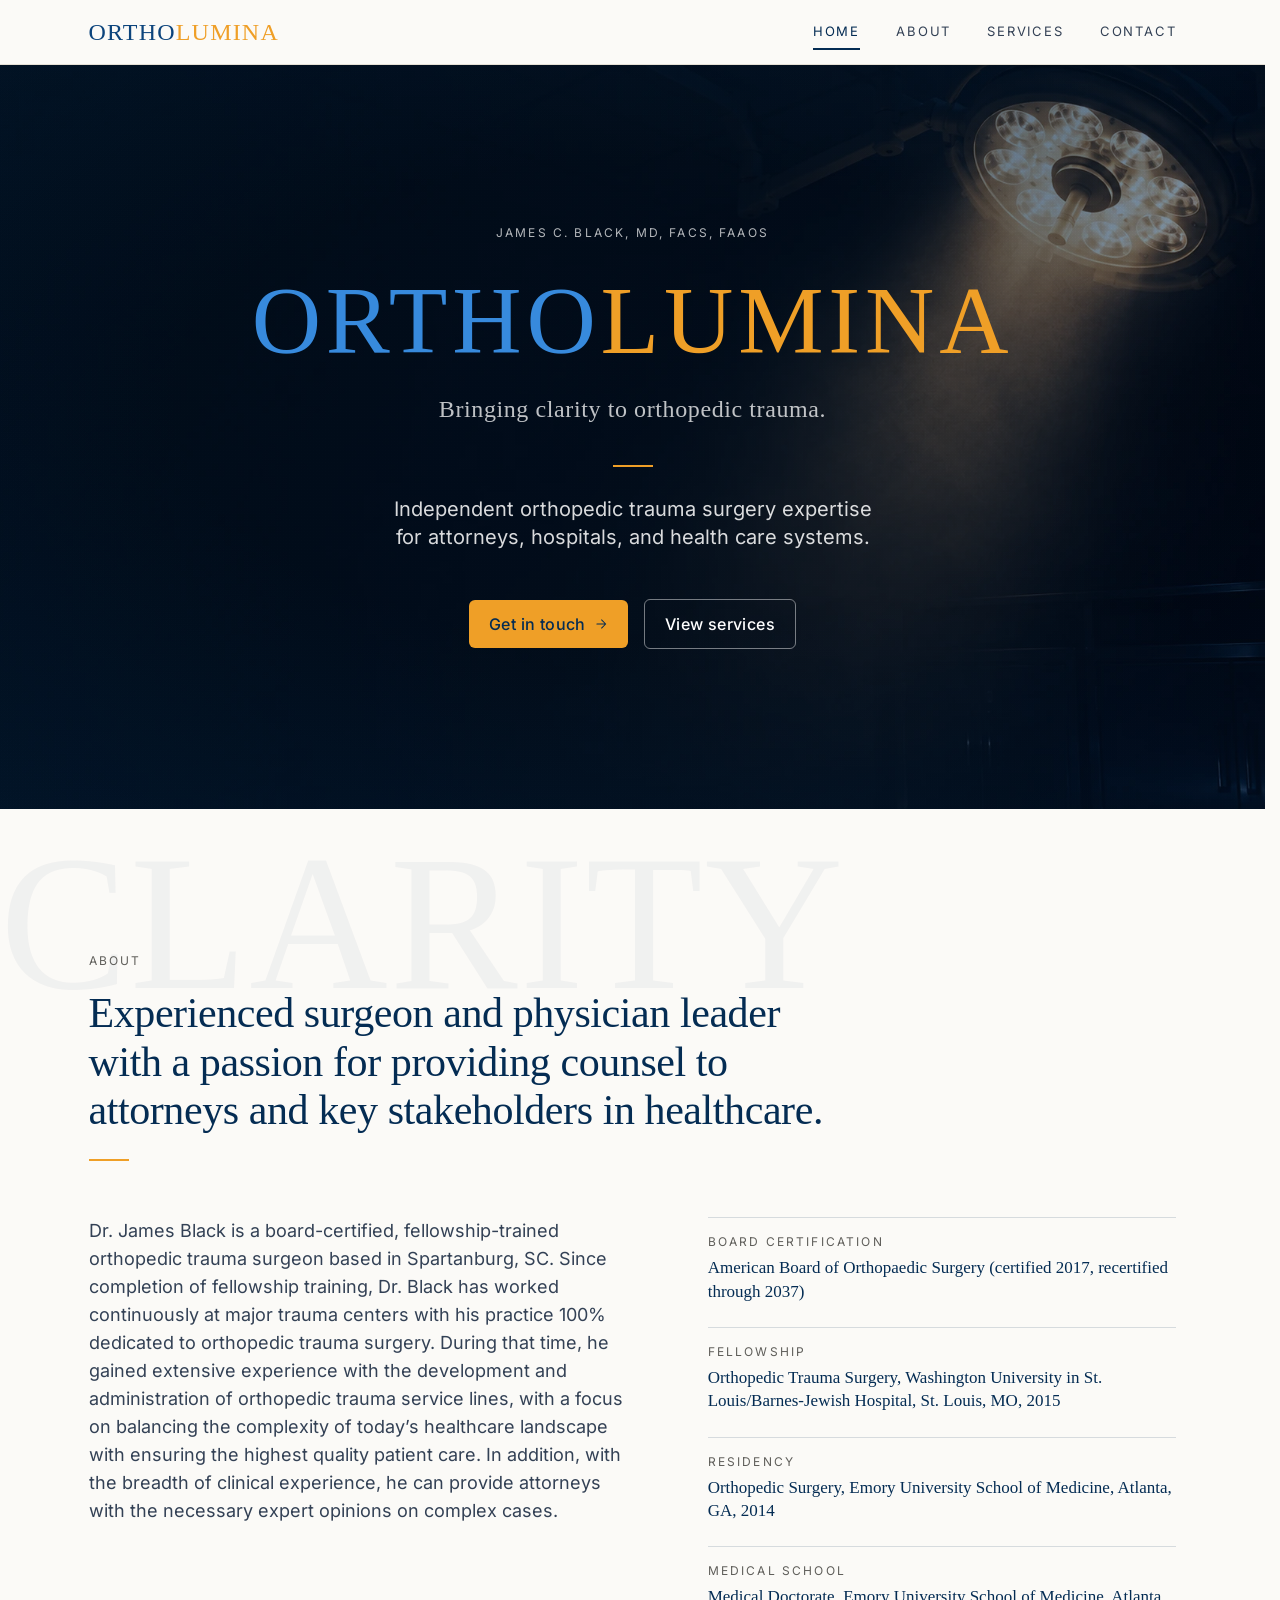
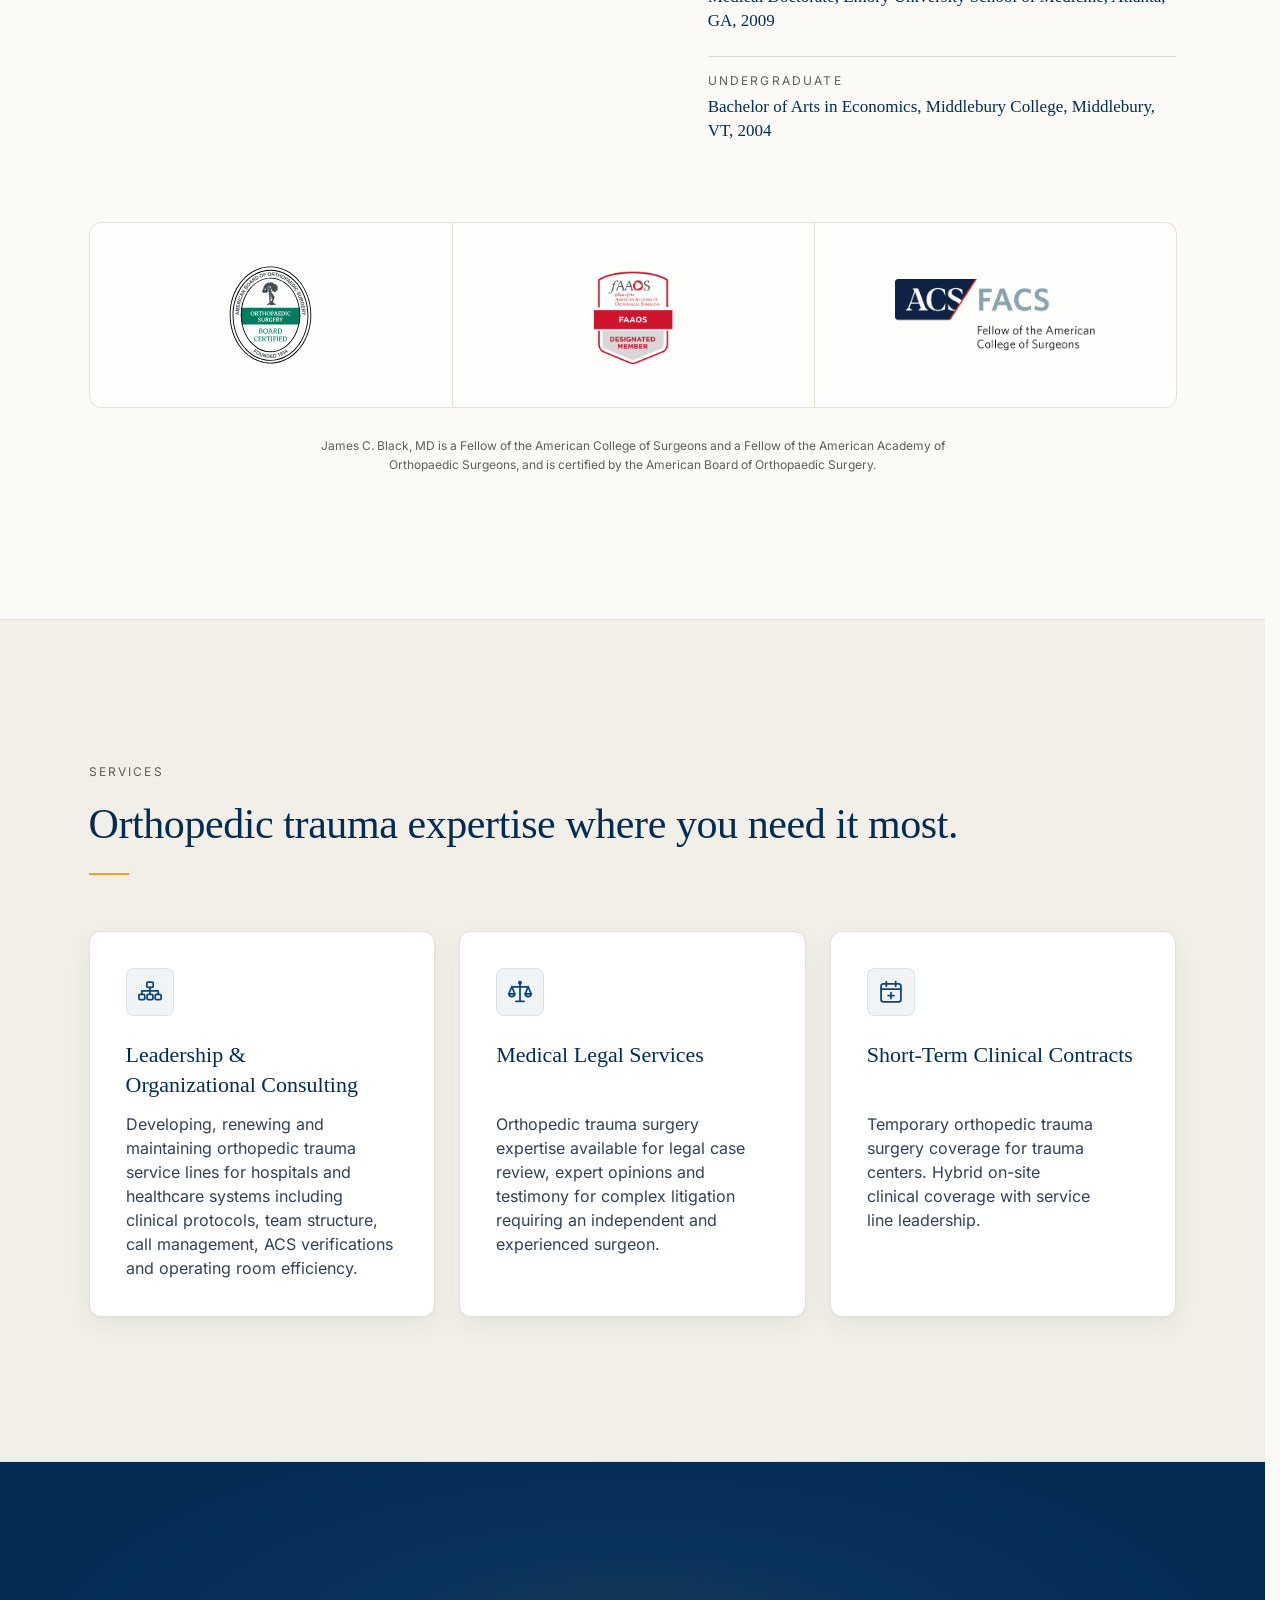
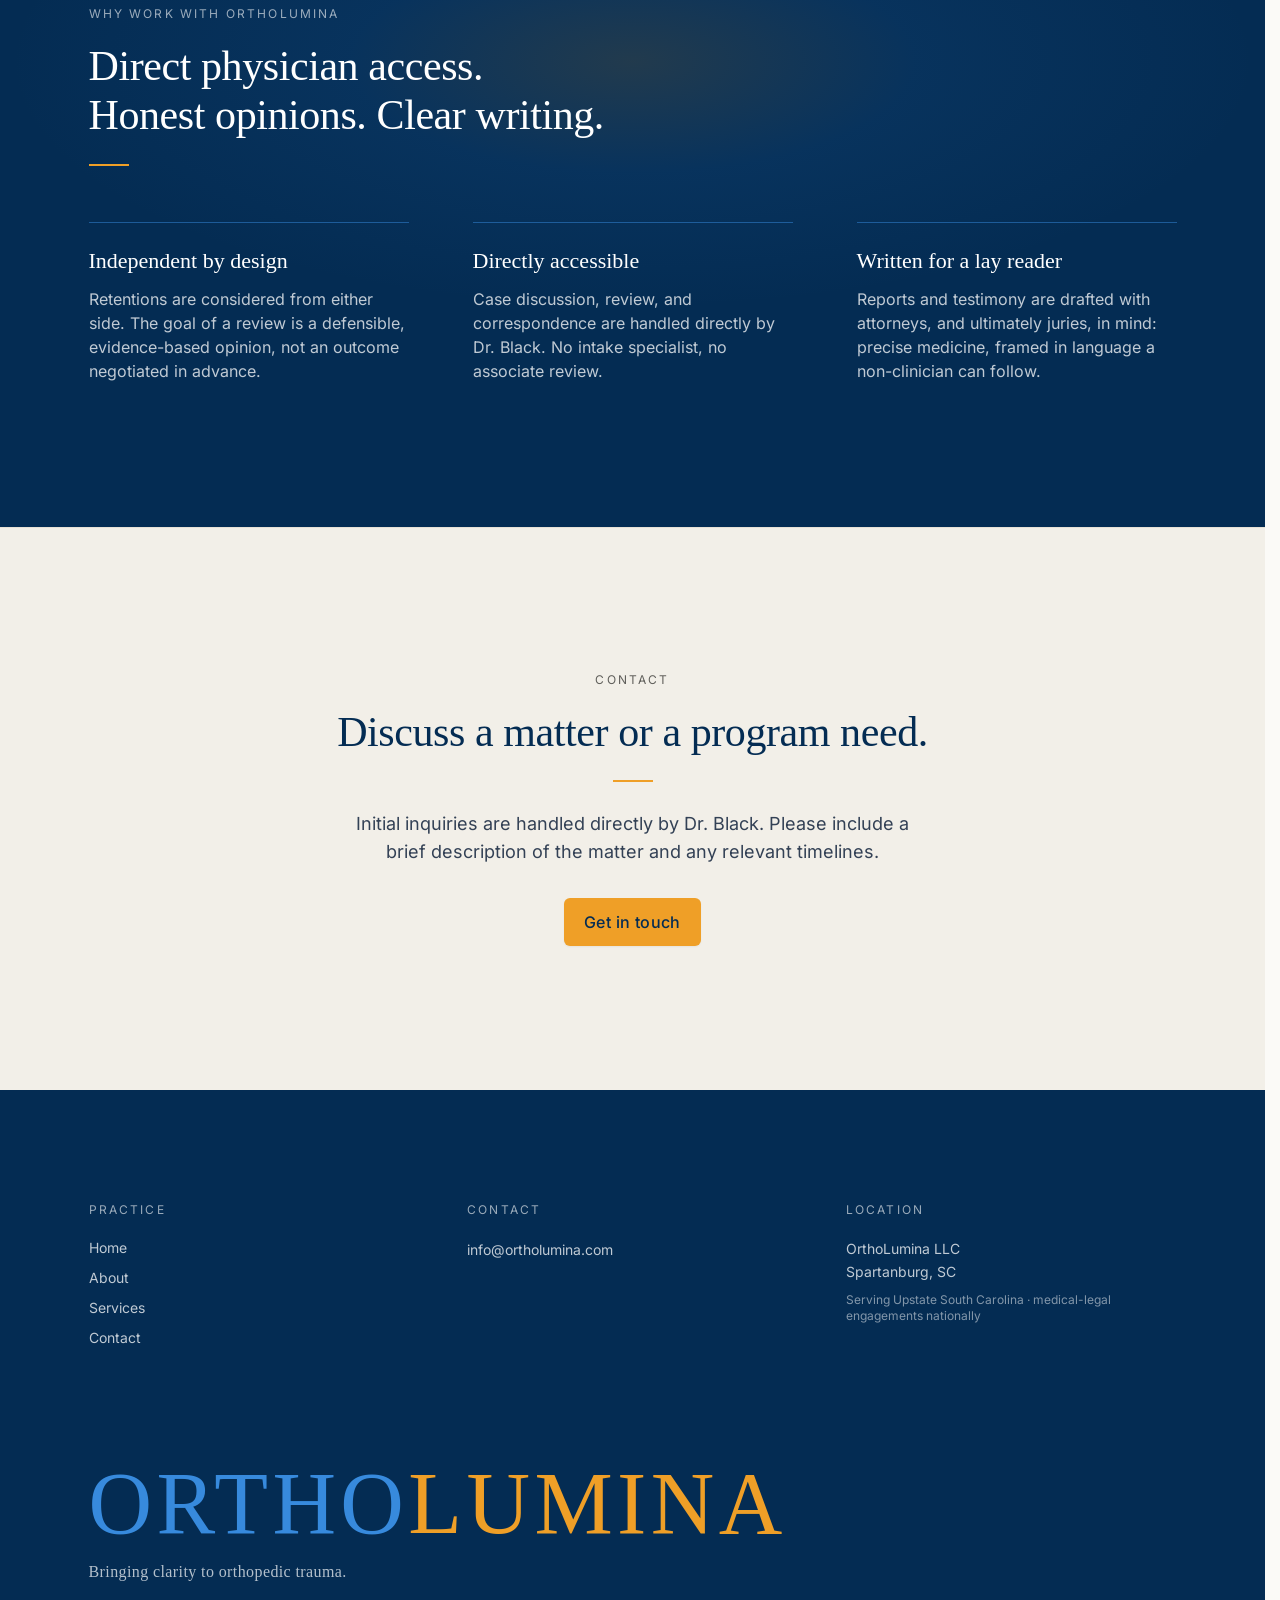
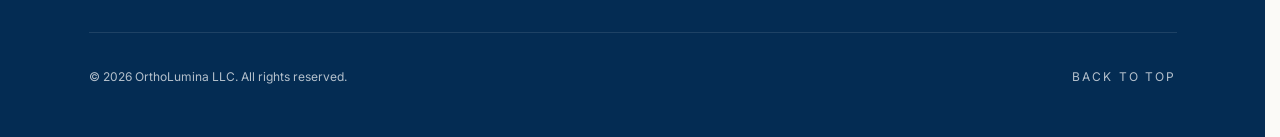
==== commit 03fb659d: "Polish home page design and fix contact panel scroll behavior - Refined type scale and section spaci" ====
--- a/index.html
+++ b/index.html
@@ -1,22 +1,6 @@
-<!DOCTYPE html><html lang="en"> <head><meta charset="UTF-8"><meta name="viewport" content="width=device-width, initial-scale=1, viewport-fit=cover"><meta name="generator" content="Astro v5.18.2"><link rel="preload" as="image" href="/hero-or.webp" fetchpriority="high"><title>OrthoLumina | Orthopedic Trauma Medical Legal &amp; Consulting</title><meta name="description" content="Independent orthopedic-trauma medical-legal review and testimony for attorneys and insurers nationwide; hospital consulting and short-term clinical coverage based in Spartanburg, South Carolina."><link rel="canonical" href="https://ortholumina.com/"><meta name="theme-color" content="#042C53"><meta name="format-detection" content="telephone=no"><meta property="og:site_name" content="OrthoLumina"><meta property="og:type" content="website"><meta property="og:title" content="OrthoLumina | Orthopedic Trauma Medical Legal &#38; Consulting"><meta property="og:description" content="Independent orthopedic-trauma medical-legal review and testimony for attorneys and insurers nationwide; hospital consulting and short-term clinical coverage based in Spartanburg, South Carolina."><meta property="og:url" content="https://ortholumina.com/"><meta property="og:locale" content="en_US"><meta property="og:image" content="https://ortholumina.com/og-default.jpg"><meta name="twitter:card" content="summary_large_image"><meta name="twitter:title" content="OrthoLumina | Orthopedic Trauma Medical Legal &#38; Consulting"><meta name="twitter:description" content="Independent orthopedic-trauma medical-legal review and testimony for attorneys and insurers nationwide; hospital consulting and short-term clinical coverage based in Spartanburg, South Carolina."><meta name="twitter:image" content="https://ortholumina.com/og-default.jpg"><link rel="icon" type="image/svg+xml" href="/favicon.svg"><script type="application/ld+json">{"@context":"https://schema.org","@graph":[{"@type":"ProfessionalService","@id":"https://ortholumina.com#organization","name":"OrthoLumina LLC","alternateName":"OrthoLumina","url":"https://ortholumina.com","description":"Independent orthopedic trauma surgery expertise for attorneys, hospitals, and health care systems.","slogan":"Bringing clarity to orthopedic trauma.","areaServed":[{"@type":"City","name":"Spartanburg, South Carolina"},{"@type":"AdministrativeArea","name":"Upstate South Carolina"},{"@type":"AdministrativeArea","name":"Spartanburg County"},{"@type":"AdministrativeArea","name":"Greenville County"},{"@type":"AdministrativeArea","name":"Anderson County"},{"@type":"AdministrativeArea","name":"Cherokee County"},{"@type":"AdministrativeArea","name":"Union County"},{"@type":"AdministrativeArea","name":"Pickens County"},{"@type":"AdministrativeArea","name":"Oconee County"},{"@type":"AdministrativeArea","name":"Laurens County"}],"founder":{"@id":"https://ortholumina.com#person"},"employee":{"@id":"https://ortholumina.com#person"},"address":{"@type":"PostalAddress","addressLocality":"Spartanburg","addressRegion":"SC","addressCountry":"US"},"email":"info@ortholumina.com","knowsAbout":["Orthopedic trauma","Medical-legal review and expert opinion","Standard of care review","Hospital service-line consulting","Orthopedic trauma program development"],"hasOfferCatalog":{"@type":"OfferCatalog","name":"OrthoLumina services","itemListElement":[{"@type":"Offer","itemOffered":{"@type":"Service","name":"Leadership & Organizational Consulting","description":"Developing, renewing and maintaining orthopedic trauma service lines for hospitals and healthcare systems including clinical protocols, team structure, call management, ACS verifications and operating room efficiency.","url":"https://ortholumina.com/#services","areaServed":[{"@type":"City","name":"Spartanburg, South Carolina"},{"@type":"AdministrativeArea","name":"Upstate South Carolina"},{"@type":"AdministrativeArea","name":"Spartanburg County"},{"@type":"AdministrativeArea","name":"Greenville County"},{"@type":"AdministrativeArea","name":"Anderson County"},{"@type":"AdministrativeArea","name":"Cherokee County"},{"@type":"AdministrativeArea","name":"Union County"},{"@type":"AdministrativeArea","name":"Pickens County"},{"@type":"AdministrativeArea","name":"Oconee County"},{"@type":"AdministrativeArea","name":"Laurens County"}]}},{"@type":"Offer","itemOffered":{"@type":"Service","name":"Medical Legal Services","description":"Orthopedic trauma surgery expertise available for legal case review, expert opinions and testimony for complex litigation requiring an independent and experienced surgeon.","url":"https://ortholumina.com/#services","areaServed":{"@type":"Country","name":"United States"}}},{"@type":"Offer","itemOffered":{"@type":"Service","name":"Short-Term Clinical Contracts","description":"Temporary orthopedic trauma surgery coverage for trauma centers. Hybrid on-site clinical coverage with service line leadership.","url":"https://ortholumina.com/#services","areaServed":[{"@type":"City","name":"Spartanburg, South Carolina"},{"@type":"AdministrativeArea","name":"Upstate South Carolina"},{"@type":"AdministrativeArea","name":"Spartanburg County"},{"@type":"AdministrativeArea","name":"Greenville County"},{"@type":"AdministrativeArea","name":"Anderson County"},{"@type":"AdministrativeArea","name":"Cherokee County"},{"@type":"AdministrativeArea","name":"Union County"},{"@type":"AdministrativeArea","name":"Pickens County"},{"@type":"AdministrativeArea","name":"Oconee County"},{"@type":"AdministrativeArea","name":"Laurens County"}]}}]}},{"@type":"Person","@id":"https://ortholumina.com#person","name":"Dr. James Black","jobTitle":"Orthopedic Trauma Surgeon","worksFor":{"@id":"https://ortholumina.com#organization"},"url":"https://ortholumina.com/#about","alumniOf":[{"@type":"CollegeOrUniversity","name":"Middlebury College"},{"@type":"CollegeOrUniversity","name":"Emory University School of Medicine"},{"@type":"CollegeOrUniversity","name":"Washington University School of Medicine in St. Louis"}],"hasCredential":[{"@type":"EducationalOccupationalCredential","credentialCategory":"Board Certification","name":"American Board of Orthopaedic Surgery"},{"@type":"EducationalOccupationalCredential","credentialCategory":"Fellowship","name":"Fellow, American Academy of Orthopaedic Surgeons"},{"@type":"EducationalOccupationalCredential","credentialCategory":"Fellowship","name":"Fellow, American College of Surgeons"}],"memberOf":[{"@type":"Organization","name":"American Academy of Orthopaedic Surgeons"},{"@type":"Organization","name":"American College of Surgeons"}]},{"@type":"WebSite","@id":"https://ortholumina.com#website","url":"https://ortholumina.com","name":"OrthoLumina","publisher":{"@id":"https://ortholumina.com#organization"},"inLanguage":"en-US"},{"@type":"WebPage","url":"https://ortholumina.com/","isPartOf":{"@id":"https://ortholumina.com#website"},"about":{"@id":"https://ortholumina.com#organization"}}]}</script><link rel="stylesheet" href="/_astro/contact.BOzPGhAl.css"></head> <body class> <script>document.documentElement.classList.add("js");if(!window.location.hash){try{window.scrollTo(0,0)}catch(_){}}</script> <a href="#main" class="sr-only focus:not-sr-only focus:fixed focus:top-2 focus:left-2 focus:z-[60] focus:bg-navy-dark focus:text-white focus:px-4 focus:py-2 focus:rounded">
+<!DOCTYPE html><html lang="en"> <head><meta charset="UTF-8"><meta name="viewport" content="width=device-width, initial-scale=1, viewport-fit=cover"><meta name="generator" content="Astro v5.18.2"><link rel="preload" as="image" href="/hero-or.webp" fetchpriority="high"><title>OrthoLumina | Orthopedic Trauma Medical Legal &amp; Consulting</title><meta name="description" content="Independent orthopedic-trauma medical-legal review and testimony for attorneys and insurers nationwide; hospital consulting and short-term clinical coverage based in Spartanburg, South Carolina."><link rel="canonical" href="https://ortholumina.com/"><meta name="theme-color" content="#042C53"><meta name="format-detection" content="telephone=no"><meta property="og:site_name" content="OrthoLumina"><meta property="og:type" content="website"><meta property="og:title" content="OrthoLumina | Orthopedic Trauma Medical Legal &#38; Consulting"><meta property="og:description" content="Independent orthopedic-trauma medical-legal review and testimony for attorneys and insurers nationwide; hospital consulting and short-term clinical coverage based in Spartanburg, South Carolina."><meta property="og:url" content="https://ortholumina.com/"><meta property="og:locale" content="en_US"><meta property="og:image" content="https://ortholumina.com/og-default.jpg"><meta name="twitter:card" content="summary_large_image"><meta name="twitter:title" content="OrthoLumina | Orthopedic Trauma Medical Legal &#38; Consulting"><meta name="twitter:description" content="Independent orthopedic-trauma medical-legal review and testimony for attorneys and insurers nationwide; hospital consulting and short-term clinical coverage based in Spartanburg, South Carolina."><meta name="twitter:image" content="https://ortholumina.com/og-default.jpg"><link rel="icon" type="image/svg+xml" href="/favicon.svg"><script type="application/ld+json">{"@context":"https://schema.org","@graph":[{"@type":"ProfessionalService","@id":"https://ortholumina.com#organization","name":"OrthoLumina LLC","alternateName":"OrthoLumina","url":"https://ortholumina.com","description":"Independent orthopedic trauma surgery expertise for attorneys, hospitals, and health care systems.","slogan":"Bringing clarity to orthopedic trauma.","areaServed":[{"@type":"City","name":"Spartanburg, South Carolina"},{"@type":"AdministrativeArea","name":"Upstate South Carolina"},{"@type":"AdministrativeArea","name":"Spartanburg County"},{"@type":"AdministrativeArea","name":"Greenville County"},{"@type":"AdministrativeArea","name":"Anderson County"},{"@type":"AdministrativeArea","name":"Cherokee County"},{"@type":"AdministrativeArea","name":"Union County"},{"@type":"AdministrativeArea","name":"Pickens County"},{"@type":"AdministrativeArea","name":"Oconee County"},{"@type":"AdministrativeArea","name":"Laurens County"}],"founder":{"@id":"https://ortholumina.com#person"},"employee":{"@id":"https://ortholumina.com#person"},"address":{"@type":"PostalAddress","addressLocality":"Spartanburg","addressRegion":"SC","addressCountry":"US"},"email":"info@ortholumina.com","knowsAbout":["Orthopedic trauma","Medical-legal review and expert opinion","Standard of care review","Hospital service-line consulting","Orthopedic trauma program development"],"hasOfferCatalog":{"@type":"OfferCatalog","name":"OrthoLumina services","itemListElement":[{"@type":"Offer","itemOffered":{"@type":"Service","name":"Leadership & Organizational Consulting","description":"Developing, renewing and maintaining orthopedic trauma service lines for hospitals and healthcare systems including clinical protocols, team structure, call management, ACS verifications and operating room efficiency.","url":"https://ortholumina.com/#services","areaServed":[{"@type":"City","name":"Spartanburg, South Carolina"},{"@type":"AdministrativeArea","name":"Upstate South Carolina"},{"@type":"AdministrativeArea","name":"Spartanburg County"},{"@type":"AdministrativeArea","name":"Greenville County"},{"@type":"AdministrativeArea","name":"Anderson County"},{"@type":"AdministrativeArea","name":"Cherokee County"},{"@type":"AdministrativeArea","name":"Union County"},{"@type":"AdministrativeArea","name":"Pickens County"},{"@type":"AdministrativeArea","name":"Oconee County"},{"@type":"AdministrativeArea","name":"Laurens County"}]}},{"@type":"Offer","itemOffered":{"@type":"Service","name":"Medical Legal Services","description":"Orthopedic trauma surgery expertise available for legal case review, expert opinions and testimony for complex litigation requiring an independent and experienced surgeon.","url":"https://ortholumina.com/#services","areaServed":{"@type":"Country","name":"United States"}}},{"@type":"Offer","itemOffered":{"@type":"Service","name":"Short-Term Clinical Contracts","description":"Temporary orthopedic trauma surgery coverage for trauma centers. Hybrid on-site clinical coverage with service line leadership.","url":"https://ortholumina.com/#services","areaServed":[{"@type":"City","name":"Spartanburg, South Carolina"},{"@type":"AdministrativeArea","name":"Upstate South Carolina"},{"@type":"AdministrativeArea","name":"Spartanburg County"},{"@type":"AdministrativeArea","name":"Greenville County"},{"@type":"AdministrativeArea","name":"Anderson County"},{"@type":"AdministrativeArea","name":"Cherokee County"},{"@type":"AdministrativeArea","name":"Union County"},{"@type":"AdministrativeArea","name":"Pickens County"},{"@type":"AdministrativeArea","name":"Oconee County"},{"@type":"AdministrativeArea","name":"Laurens County"}]}}]}},{"@type":"Person","@id":"https://ortholumina.com#person","name":"Dr. James Black","jobTitle":"Orthopedic Trauma Surgeon","worksFor":{"@id":"https://ortholumina.com#organization"},"url":"https://ortholumina.com/#about","alumniOf":[{"@type":"CollegeOrUniversity","name":"Middlebury College"},{"@type":"CollegeOrUniversity","name":"Emory University School of Medicine"},{"@type":"CollegeOrUniversity","name":"Washington University School of Medicine in St. Louis"}],"hasCredential":[{"@type":"EducationalOccupationalCredential","credentialCategory":"Board Certification","name":"American Board of Orthopaedic Surgery"},{"@type":"EducationalOccupationalCredential","credentialCategory":"Fellowship","name":"Fellow, American Academy of Orthopaedic Surgeons"},{"@type":"EducationalOccupationalCredential","credentialCategory":"Fellowship","name":"Fellow, American College of Surgeons"}],"memberOf":[{"@type":"Organization","name":"American Academy of Orthopaedic Surgeons"},{"@type":"Organization","name":"American College of Surgeons"}]},{"@type":"WebSite","@id":"https://ortholumina.com#website","url":"https://ortholumina.com","name":"OrthoLumina","publisher":{"@id":"https://ortholumina.com#organization"},"inLanguage":"en-US"},{"@type":"WebPage","url":"https://ortholumina.com/","isPartOf":{"@id":"https://ortholumina.com#website"},"about":{"@id":"https://ortholumina.com#organization"}}]}</script><link rel="stylesheet" href="/_astro/contact.CAoAs2aN.css"></head> <body class> <script>(function(){var root=document.documentElement;root.classList.add("js");var reduce=window.matchMedia&&window.matchMedia("(prefers-reduced-motion: reduce)").matches;if(!reduce&&"IntersectionObserver"in window){root.classList.add("motion");setTimeout(function(){if(!window.__olRevealReady)root.classList.remove("motion")},2500)}if(!window.location.hash){try{window.scrollTo(0,0)}catch(_){}}})();</script> <a href="#main" class="sr-only focus:not-sr-only focus:fixed focus:top-2 focus:left-2 focus:z-[60] focus:bg-navy-dark focus:text-white focus:px-4 focus:py-2 focus:rounded">
 Skip to content
-</a> <header class="sticky top-0 z-40 w-full border-b border-hairline bg-surface/85 backdrop-blur supports-[backdrop-filter]:bg-surface/70">  <div class="container-page flex h-14 sm:h-16 md:h-20 items-center justify-between gap-3"> <a href="/" class="no-underline focus-visible:shadow-focus rounded-sm min-w-0 flex-shrink" aria-label="OrthoLumina home"> <div class="inline-block max-w-full " aria-label="OrthoLumina"> <span class="block whitespace-nowrap font-display uppercase tracking-wordmark leading-none text-lg sm:text-xl md:text-2xl" aria-hidden="true"> <span class="text-navy">ORTHO</span><span class="text-amber">LUMINA</span> </span> </div> </a> <nav aria-label="Primary" class="hidden md:block"> <ul class="flex items-center gap-8"> <li> <a href="/" aria-current="page" class="no-underline font-sans text-sm tracking-wide uppercase inline-block pt-1 pb-1.5
-                  text-navy-dark border-b-2 border-navy-dark
-                "> Home </a> </li><li> <a href="/#about" class="no-underline font-sans text-sm tracking-wide uppercase inline-block pt-1 pb-1.5
-                  text-ink-soft hover:text-navy-dark border-b-2 border-transparent hover:border-navy/20
-                "> About </a> </li><li> <a href="/#services" class="no-underline font-sans text-sm tracking-wide uppercase inline-block pt-1 pb-1.5
-                  text-ink-soft hover:text-navy-dark border-b-2 border-transparent hover:border-navy/20
-                "> Services </a> </li><li> <a href="/contact" class="no-underline font-sans text-sm tracking-wide uppercase inline-block pt-1 pb-1.5
-                  text-ink-soft hover:text-navy-dark border-b-2 border-transparent hover:border-navy/20
-                "> Contact </a> </li> </ul> </nav> <button type="button" id="mobile-nav-toggle" class="nav-toggle-pending md:hidden inline-flex h-11 w-11 flex-none items-center justify-center rounded-md text-navy-dark hover:bg-navy/[0.06] focus-visible:shadow-focus" aria-expanded="false" aria-controls="mobile-nav-drawer" aria-label="Open menu"> <svg width="22" height="22" viewBox="0 0 24 24" fill="none" aria-hidden="true"> <path d="M4 7h16M4 12h16M4 17h16" stroke="currentColor" stroke-width="1.75" stroke-linecap="round"></path> </svg> </button> </div> </header>  <div id="mobile-nav-drawer" class="md:hidden fixed inset-0 z-50 hidden" role="dialog" aria-modal="true" aria-label="Site navigation"> <div id="mobile-nav-backdrop" class="absolute inset-0 bg-navy-dark/60"></div> <div class="absolute inset-y-0 right-0 w-[86%] max-w-sm bg-surface shadow-xl flex flex-col" style="height: 100dvh;"> <div class="flex-none flex items-center justify-between h-14 sm:h-16 px-5 sm:px-6 border-b border-hairline"> <div class="inline-block max-w-full " aria-label="OrthoLumina"> <span class="block whitespace-nowrap font-display uppercase tracking-wordmark leading-none text-lg sm:text-xl md:text-2xl" aria-hidden="true"> <span class="text-navy">ORTHO</span><span class="text-amber">LUMINA</span> </span> </div> <button type="button" id="mobile-nav-close" class="inline-flex h-11 w-11 flex-none items-center justify-center rounded-md text-navy-dark hover:bg-navy/[0.06] focus-visible:shadow-focus" aria-label="Close menu"> <svg width="22" height="22" viewBox="0 0 24 24" fill="none" aria-hidden="true"> <path d="M6 6l12 12M18 6l-12 12" stroke="currentColor" stroke-width="1.75" stroke-linecap="round"></path> </svg> </button> </div> <nav aria-label="Primary mobile navigation" class="flex-1 min-h-0 overflow-y-auto px-5 sm:px-6 py-6"> <ul class="flex flex-col gap-1"> <li> <a href="/" aria-current="page" class="block py-3 font-display text-2xl no-underline
-                  text-navy-dark
-                "> Home </a> </li><li> <a href="/#about" class="block py-3 font-display text-2xl no-underline
-                  text-ink-soft hover:text-navy-dark
-                "> About </a> </li><li> <a href="/#services" class="block py-3 font-display text-2xl no-underline
-                  text-ink-soft hover:text-navy-dark
-                "> Services </a> </li><li> <a href="/contact" class="block py-3 font-display text-2xl no-underline
-                  text-ink-soft hover:text-navy-dark
-                "> Contact </a> </li> </ul> </nav> </div> </div> <script>(function(){const toggle=document.getElementById("mobile-nav-toggle");const drawer=document.getElementById("mobile-nav-drawer");const backdrop=document.getElementById("mobile-nav-backdrop");const closeBtn=document.getElementById("mobile-nav-close");if(!toggle||!drawer)return;const FOCUSABLE='a[href], button:not([disabled]), input:not([disabled]), select:not([disabled]), textarea:not([disabled]), [tabindex]:not([tabindex="-1"])';let previouslyFocused=null;let savedScrollY=0;let isOpen=false;toggle.classList.remove("nav-toggle-pending");function claimHistory(tag){if(window.__orthoOverlayEntry)return;try{history.pushState({orthoOverlay:tag},"",location.href);window.__orthoOverlayEntry=true}catch(_){}}function releaseHistory(consume){if(!window.__orthoOverlayEntry)return;window.__orthoOverlayEntry=false;if(consume){try{history.back()}catch(_){}}}function unlockBody(){document.body.style.position="";document.body.style.top="";document.body.style.left="";document.body.style.right="";document.body.style.width="";window.scrollTo(0,savedScrollY)}function open(){if(isOpen)return;isOpen=true;previouslyFocused=document.activeElement;drawer.classList.remove("hidden");toggle.setAttribute("aria-expanded","true");savedScrollY=window.scrollY;document.body.style.position="fixed";document.body.style.top="-"+savedScrollY+"px";document.body.style.left="0";document.body.style.right="0";document.body.style.width="100%";claimHistory("nav");const firstLink=drawer.querySelector(FOCUSABLE);if(firstLink&&firstLink.focus)firstLink.focus()}function close(fromHistory){if(!isOpen)return;isOpen=false;drawer.classList.add("hidden");toggle.setAttribute("aria-expanded","false");unlockBody();releaseHistory(!fromHistory);if(previouslyFocused&&previouslyFocused.focus)previouslyFocused.focus()}function closeForHandoff(){if(!isOpen)return;isOpen=false;drawer.classList.add("hidden");toggle.setAttribute("aria-expanded","false");unlockBody();if(toggle.focus)toggle.focus()}const closeFromUi=function(){close(false)};toggle.addEventListener("click",open);if(closeBtn)closeBtn.addEventListener("click",closeFromUi);if(backdrop)backdrop.addEventListener("click",closeFromUi);drawer.addEventListener("click",function(e){const t=e.target&&e.target.closest?e.target.closest("a"):null;if(!t)return;if(t.getAttribute("href")==="/contact"){closeForHandoff();return}if(t.hash&&t.pathname===location.pathname){const target=document.getElementById(decodeURIComponent(t.hash.slice(1)));if(target){e.preventDefault();isOpen=false;drawer.classList.add("hidden");toggle.setAttribute("aria-expanded","false");unlockBody();try{if(window.__orthoOverlayEntry){window.__orthoOverlayEntry=false;history.replaceState(null,"",t.hash)}else{history.pushState(null,"",t.hash)}}catch(_){}target.scrollIntoView();if(!target.hasAttribute("tabindex"))target.setAttribute("tabindex","-1");target.focus({preventScroll:true});return}}close(false)});window.addEventListener("popstate",function(){if(isOpen)close(true)});window.addEventListener("resize",function(){if(isOpen&&getComputedStyle(drawer).display==="none")close(false)},{passive:true});document.addEventListener("keydown",function(e){if(!isOpen)return;if(e.key==="Escape"){close(false);return}if(e.key!=="Tab")return;const items=Array.prototype.filter.call(drawer.querySelectorAll(FOCUSABLE),function(el){return el.offsetWidth>0||el.offsetHeight>0});if(!items.length)return;const first=items[0];const last=items[items.length-1];if(e.shiftKey&&document.activeElement===first){e.preventDefault();last.focus()}else if(!e.shiftKey&&document.activeElement===last){e.preventDefault();first.focus()}})})();</script>  <div id="contact-panel" class="fixed inset-0 z-50 hidden" role="dialog" aria-modal="true" aria-labelledby="contact-panel-title"> <div id="contact-panel-backdrop" class="absolute inset-0 bg-navy-dark/60 opacity-0 transition-opacity duration-300"></div> <div id="contact-panel-sheet" class="absolute inset-y-0 right-0 w-full sm:w-[92%] md:max-w-xl bg-surface shadow-2xl flex flex-col translate-x-full transition-transform duration-300 ease-out motion-reduce:transition-none" style="height: 100dvh;"> <div class="flex-none flex items-start justify-between gap-4 px-5 sm:px-8 pt-6 pb-5 border-b border-hairline"> <div class="min-w-0"> <p class="eyebrow mb-2">Contact</p> <h2 id="contact-panel-title" class="!text-xl sm:!text-2xl">
+</a> <header id="site-header" class="site-header sticky top-0 z-40 w-full border-b border-hairline bg-surface/90 backdrop-blur supports-[backdrop-filter]:bg-surface/75">   <div class="container-page flex h-14 md:h-16 items-center justify-between gap-3"> <a href="/" class="no-underline focus-visible:shadow-focus rounded-sm min-w-0 flex-shrink" aria-label="OrthoLumina home"> <div class="inline-block max-w-full " aria-label="OrthoLumina"> <span class="block whitespace-nowrap font-display uppercase tracking-wordmark leading-none text-lg sm:text-xl md:text-2xl" aria-hidden="true"> <span class="text-navy">ORTHO</span><span class="text-amber">LUMINA</span> </span> </div> </a>  <nav aria-label="Primary" class="hidden md:block"> <ul class="flex items-center gap-9"> <li> <a href="/" aria-current="page" data-nav-link class="nav-link is-active"> Home </a> </li><li> <a href="/#about" data-nav-link class="nav-link"> About </a> </li><li> <a href="/#services" data-nav-link class="nav-link"> Services </a> </li><li> <a href="/contact" data-nav-link class="nav-link"> Contact </a> </li> </ul> </nav> <button type="button" id="mobile-nav-toggle" class="nav-toggle-pending md:hidden inline-flex h-11 w-11 flex-none items-center justify-center rounded-md text-navy-dark hover:bg-navy/[0.06] focus-visible:shadow-focus" aria-expanded="false" aria-controls="mobile-nav-drawer" aria-label="Open menu"> <svg width="22" height="22" viewBox="0 0 24 24" fill="none" aria-hidden="true"> <path d="M4 7h16M4 12h16M4 17h16" stroke="currentColor" stroke-width="1.75" stroke-linecap="round"></path> </svg> </button> </div> </header>  <div id="mobile-nav-drawer" class="md:hidden fixed inset-0 z-50 hidden" role="dialog" aria-modal="true" aria-label="Site navigation"> <div id="mobile-nav-backdrop" class="absolute inset-0 bg-navy-dark/60"></div> <div class="absolute inset-y-0 right-0 w-[86%] max-w-sm bg-surface shadow-xl flex flex-col" style="height: 100dvh;"> <div class="flex-none flex items-center justify-between h-14 px-5 sm:px-6 border-b border-hairline"> <div class="inline-block max-w-full " aria-label="OrthoLumina"> <span class="block whitespace-nowrap font-display uppercase tracking-wordmark leading-none text-lg sm:text-xl md:text-2xl" aria-hidden="true"> <span class="text-navy">ORTHO</span><span class="text-amber">LUMINA</span> </span> </div> <button type="button" id="mobile-nav-close" class="inline-flex h-11 w-11 flex-none items-center justify-center rounded-md text-navy-dark hover:bg-navy/[0.06] focus-visible:shadow-focus" aria-label="Close menu"> <svg width="22" height="22" viewBox="0 0 24 24" fill="none" aria-hidden="true"> <path d="M6 6l12 12M18 6l-12 12" stroke="currentColor" stroke-width="1.75" stroke-linecap="round"></path> </svg> </button> </div> <nav aria-label="Primary mobile navigation" class="flex-1 min-h-0 overflow-y-auto px-5 sm:px-6 py-6"> <ul class="flex flex-col gap-1"> <li> <a href="/" aria-current="page" data-nav-link class="drawer-link is-active"> Home </a> </li><li> <a href="/#about" data-nav-link class="drawer-link"> About </a> </li><li> <a href="/#services" data-nav-link class="drawer-link"> Services </a> </li><li> <a href="/contact" data-nav-link class="drawer-link"> Contact </a> </li> </ul> </nav> </div> </div> <script>(function(){const toggle=document.getElementById("mobile-nav-toggle");const drawer=document.getElementById("mobile-nav-drawer");const backdrop=document.getElementById("mobile-nav-backdrop");const closeBtn=document.getElementById("mobile-nav-close");if(!toggle||!drawer)return;const FOCUSABLE='a[href], button:not([disabled]), input:not([disabled]), select:not([disabled]), textarea:not([disabled]), [tabindex]:not([tabindex="-1"])';let previouslyFocused=null;let isOpen=false;toggle.classList.remove("nav-toggle-pending");function claimHistory(tag){if(window.__orthoOverlayEntry)return;try{history.pushState({orthoOverlay:tag},"",location.href);window.__orthoOverlayEntry=true}catch(_){}}function releaseHistory(consume){if(!window.__orthoOverlayEntry)return;window.__orthoOverlayEntry=false;if(consume){try{history.back()}catch(_){}}}function unlockBody(){document.documentElement.classList.remove("scroll-locked")}function open(){if(isOpen)return;isOpen=true;previouslyFocused=document.activeElement;drawer.classList.remove("hidden");toggle.setAttribute("aria-expanded","true");document.documentElement.classList.add("scroll-locked");claimHistory("nav");const firstLink=drawer.querySelector(FOCUSABLE);if(firstLink&&firstLink.focus)firstLink.focus()}function close(fromHistory){if(!isOpen)return;isOpen=false;drawer.classList.add("hidden");toggle.setAttribute("aria-expanded","false");unlockBody();releaseHistory(!fromHistory);if(previouslyFocused&&previouslyFocused.focus)previouslyFocused.focus()}function closeForHandoff(){if(!isOpen)return;isOpen=false;drawer.classList.add("hidden");toggle.setAttribute("aria-expanded","false");unlockBody();if(toggle.focus)toggle.focus()}const closeFromUi=function(){close(false)};toggle.addEventListener("click",open);if(closeBtn)closeBtn.addEventListener("click",closeFromUi);if(backdrop)backdrop.addEventListener("click",closeFromUi);drawer.addEventListener("click",function(e){const t=e.target&&e.target.closest?e.target.closest("a"):null;if(!t)return;if(t.getAttribute("href")==="/contact"){closeForHandoff();return}if(t.origin===location.origin&&t.pathname===location.pathname&&window.__olNavTo){e.preventDefault();isOpen=false;drawer.classList.add("hidden");toggle.setAttribute("aria-expanded","false");unlockBody();const claimed=!!window.__orthoOverlayEntry;window.__orthoOverlayEntry=false;window.__olNavTo(t,{replace:claimed});return}close(false)});window.addEventListener("popstate",function(){if(isOpen)close(true)});window.addEventListener("resize",function(){if(isOpen&&getComputedStyle(drawer).display==="none")close(false)},{passive:true});document.addEventListener("keydown",function(e){if(!isOpen)return;if(e.key==="Escape"){close(false);return}if(e.key!=="Tab")return;const items=Array.prototype.filter.call(drawer.querySelectorAll(FOCUSABLE),function(el){return el.offsetWidth>0||el.offsetHeight>0});if(!items.length)return;const first=items[0];const last=items[items.length-1];if(e.shiftKey&&document.activeElement===first){e.preventDefault();last.focus()}else if(!e.shiftKey&&document.activeElement===last){e.preventDefault();first.focus()}})})();(function(){const header=document.getElementById("site-header");const reduce=window.matchMedia&&window.matchMedia("(prefers-reduced-motion: reduce)").matches;function navTo(link,opts){const hash=link.hash;const target=hash?document.getElementById(decodeURIComponent(hash.slice(1))):document.querySelector('[data-spy="/"]')||document.getElementById("main");if(!target)return false;const url=hash||link.pathname;try{if(opts&&opts.replace||location.pathname+location.hash===url){history.replaceState(null,"",url)}else{history.pushState(null,"",url)}}catch(_){}const behavior=reduce?"auto":"smooth";if(hash)target.scrollIntoView({behavior,block:"start"});else window.scrollTo({top:0,behavior});if(!target.hasAttribute("tabindex"))target.setAttribute("tabindex","-1");target.focus({preventScroll:true});return true}window.__olNavTo=navTo;document.addEventListener("click",function(e){if(e.defaultPrevented||e.button!==0)return;if(e.metaKey||e.ctrlKey||e.shiftKey||e.altKey)return;const a=e.target&&e.target.closest?e.target.closest("a[href]"):null;if(!a||a.target==="_blank"||a.hasAttribute("download"))return;if(a.origin!==location.origin||a.pathname!==location.pathname)return;if(a.getAttribute("href")==="#main")return;if(navTo(a))e.preventDefault()});let spies=[];let links=[];let current=null;let ticking=false;function setActive(href){if(href===current)return;current=href;links.forEach(function(l){l.classList.toggle("is-active",l.getAttribute("href")===href)})}function update(){ticking=false;if(document.documentElement.classList.contains("scroll-locked"))return;const y=window.scrollY||window.pageYOffset;if(header)header.classList.toggle("is-scrolled",y>4);if(!spies.length)return;const line=(header?header.offsetHeight:0)+window.innerHeight*.33;let active=spies[0];for(let i=0;i<spies.length;i++){if(spies[i].getBoundingClientRect().top<=line)active=spies[i]}const atBottom=window.innerHeight+y>=document.documentElement.scrollHeight-2;if(atBottom)active=spies[spies.length-1];setActive(active.getAttribute("data-spy"))}function schedule(){if(ticking)return;ticking=true;requestAnimationFrame(update)}function init(){spies=Array.prototype.slice.call(document.querySelectorAll("[data-spy]"));links=Array.prototype.slice.call(document.querySelectorAll("[data-nav-link]"));window.addEventListener("scroll",schedule,{passive:true});window.addEventListener("resize",schedule,{passive:true});window.addEventListener("load",schedule);update()}if(document.readyState==="loading"){document.addEventListener("DOMContentLoaded",init)}else{init()}})();</script>  <div id="contact-panel" class="fixed inset-0 z-50 hidden" role="dialog" aria-modal="true" aria-labelledby="contact-panel-title"> <div id="contact-panel-backdrop" class="absolute inset-0 bg-navy-dark/60 opacity-0 transition-opacity duration-300"></div> <div id="contact-panel-sheet" class="absolute inset-y-0 right-0 w-full sm:w-[92%] md:max-w-xl bg-surface shadow-2xl flex flex-col translate-x-full transition-transform duration-300 ease-out motion-reduce:transition-none" style="height: 100dvh;"> <div class="flex-none flex items-start justify-between gap-4 px-5 sm:px-8 pt-6 pb-5 border-b border-hairline"> <div class="min-w-0"> <p class="eyebrow mb-2">Contact</p> <h2 id="contact-panel-title" class="!text-xl sm:!text-2xl">
 Get in touch.
 </h2> </div> <button type="button" id="contact-panel-close" class="inline-flex h-11 w-11 flex-none items-center justify-center rounded-md text-navy-dark hover:bg-navy/[0.06] focus-visible:shadow-focus" aria-label="Close contact panel"> <svg width="22" height="22" viewBox="0 0 24 24" fill="none" aria-hidden="true"> <path d="M6 6l12 12M18 6l-12 12" stroke="currentColor" stroke-width="1.75" stroke-linecap="round"></path> </svg> </button> </div> <div class="flex-1 min-h-0 overflow-y-auto px-5 sm:px-8 py-6 sm:py-8">  <p class="text-sm sm:text-base text-ink-soft leading-relaxed">
 Please include a brief description of your needs and relevant
@@ -34,18 +18,16 @@
 By submitting, you consent to being contacted regarding your inquiry.
 </p><button type="submit" class="btn-primary no-underline w-full sm:w-auto flex-none">
 Send message
-</button></div><div id="contact-form-status" role="status" aria-live="polite" class="hidden mt-2 rounded-md p-4 text-sm"></div></form><script>(function(){const form=document.getElementById("contact-form");if(!form)return;const status=document.getElementById("contact-form-status");function setError(name,message){const el=form.querySelector('[data-error-for="'+name+'"]');const field=form.querySelector('[name="'+name+'"]');if(el){el.textContent=message;el.classList.toggle("hidden",!message)}if(field){field.setAttribute("aria-invalid",message?"true":"false");field.classList.toggle("border-danger",!!message);if(el&&el.id){const existing=(field.getAttribute("aria-describedby")||"").split(/\s+/).filter(t=>t&&t!==el.id);if(message)existing.push(el.id);if(existing.length)field.setAttribute("aria-describedby",existing.join(" "));else field.removeAttribute("aria-describedby")}}}function validate(data){let ok=true;setError("name","");setError("email","");setError("subject","");setError("message","");if(!data.name||data.name.trim().length<2){setError("name","Please enter your full name.");ok=false}const emailRe=/^[^\s@]+@[^\s@]+\.[^\s@]+$/;if(!data.email||!emailRe.test(data.email)){setError("email","Please enter a valid email address.");ok=false}if(!data.subject){setError("subject","Please select a reason for inquiry.");ok=false}if(!data.message||data.message.trim().length<10){setError("message","Please include a few sentences describing your inquiry.");ok=false}return ok}function showStatus(type,message){if(!status)return;status.classList.remove("hidden","bg-success-tint","text-success","border","border-success-line","bg-danger-tint","text-danger","border-danger-line");if(type==="success"){status.classList.add("bg-success-tint","text-success","border","border-success-line")}else{status.classList.add("bg-danger-tint","text-danger","border","border-danger-line")}status.textContent=message}const endpoint=form.getAttribute("action")||"";const TIMEOUT_MS=15e3;const FALLBACK_EMAIL=form.dataset.fallbackEmail||"";async function submitContactForm(payload){const ctrl=new AbortController;const timer=setTimeout(()=>ctrl.abort(),TIMEOUT_MS);let res;try{res=await fetch(endpoint,{method:"POST",headers:{Accept:"application/json","Content-Type":"application/json"},body:JSON.stringify(payload),signal:ctrl.signal})}catch(e){clearTimeout(timer);if(e&&e.name==="AbortError")return{ok:false,timeout:true};return{ok:false,network:true}}clearTimeout(timer);if(res.ok)return{ok:true};let detail="";try{const body=await res.json();if(Array.isArray(body.errors)&&body.errors.length){detail=body.errors.map(x=>x.message).filter(Boolean).join(" ")}else if(body.error){detail=String(body.error)}}catch(_){}return{ok:false,status:res.status,detail}}form.addEventListener("submit",async function(event){event.preventDefault();const fd=new FormData(form);const data=Object.fromEntries(fd.entries());const subjectField=form.querySelector("#cf-subject");const subjectLine=form.querySelector("#cf-subject-line");if(subjectField&&subjectLine){const label=subjectField.options[subjectField.selectedIndex]?.text||"Inquiry";subjectLine.value="OrthoLumina: "+label}if(!validate(data)){showStatus("error","Please review the highlighted fields and try again.");const firstInvalid=form.querySelector('[aria-invalid="true"]');if(firstInvalid&&firstInvalid.focus){requestAnimationFrame(function(){firstInvalid.focus()})}return}const submitBtn=form.querySelector('button[type="submit"]');if(submitBtn){submitBtn.setAttribute("disabled","true");submitBtn.textContent="Sending…"}try{const result=await submitContactForm(data);if(result.ok){showStatus("success","Thank you. Your message has been received, and Dr. Black will respond directly.");form.reset()}else if(result.timeout){showStatus("error","The request timed out before it completed. Your message was not sent."+(FALLBACK_EMAIL?" Please try again, or email "+FALLBACK_EMAIL+".":""))}else{showStatus("error",(result.detail||"Your message could not be sent.")+(FALLBACK_EMAIL?" You can also email "+FALLBACK_EMAIL+".":""))}}catch(e){showStatus("error","Something went wrong sending your message."+(FALLBACK_EMAIL?" Please email "+FALLBACK_EMAIL+" instead.":""))}finally{if(submitBtn){submitBtn.removeAttribute("disabled");submitBtn.textContent="Send message"}}})})();</script> </div> </div> </div> </div> <script>(function(){const panel=document.getElementById("contact-panel");const sheet=document.getElementById("contact-panel-sheet");const backdrop=document.getElementById("contact-panel-backdrop");const closeBtn=document.getElementById("contact-panel-close");if(!panel||!sheet)return;const SELECTOR='a[href="/contact"]:not([data-contact-optout])';const allTriggers=function(){return Array.prototype.slice.call(document.querySelectorAll(SELECTOR))};const setExpanded=function(v){allTriggers().forEach(function(t){t.setAttribute("aria-expanded",v?"true":"false")})};const markTriggers=function(){allTriggers().forEach(function(t){t.setAttribute("aria-haspopup","dialog");if(!t.hasAttribute("aria-expanded")){t.setAttribute("aria-expanded","false")}})};if(document.readyState==="loading"){document.addEventListener("DOMContentLoaded",markTriggers)}else{markTriggers()}const FOCUSABLE='a[href], button:not([disabled]), input:not([disabled]), select:not([disabled]), textarea:not([disabled]), [tabindex]:not([tabindex="-1"])';let previouslyFocused=null;let savedScrollY=0;let isOpen=false;let finishTimer=null;function claimHistory(tag){if(window.__orthoOverlayEntry)return;try{history.pushState({orthoOverlay:tag},"",location.href);window.__orthoOverlayEntry=true}catch(_){}}function releaseHistory(consume){if(!window.__orthoOverlayEntry)return;window.__orthoOverlayEntry=false;if(consume){try{history.back()}catch(_){}}}const reduceMotion=window.matchMedia&&window.matchMedia("(prefers-reduced-motion: reduce)").matches;function lockScroll(){savedScrollY=window.scrollY;document.body.style.position="fixed";document.body.style.top="-"+savedScrollY+"px";document.body.style.left="0";document.body.style.right="0";document.body.style.width="100%"}function unlockScroll(){document.body.style.position="";document.body.style.top="";document.body.style.left="";document.body.style.right="";document.body.style.width="";window.scrollTo(0,savedScrollY)}function open(){if(isOpen)return;isOpen=true;if(finishTimer){clearTimeout(finishTimer);finishTimer=null}previouslyFocused=document.activeElement;panel.classList.remove("hidden");panel.classList.remove("pointer-events-none");setExpanded(true);lockScroll();claimHistory("contact");const reveal=function(){sheet.classList.remove("translate-x-full");if(backdrop)backdrop.classList.remove("opacity-0")};if(reduceMotion)reveal();else requestAnimationFrame(function(){requestAnimationFrame(reveal)});const first=sheet.querySelector(FOCUSABLE);if(first&&first.focus)first.focus()}function close(fromHistory){if(!isOpen)return;isOpen=false;panel.classList.add("pointer-events-none");sheet.classList.add("translate-x-full");if(backdrop)backdrop.classList.add("opacity-0");setExpanded(false);releaseHistory(!fromHistory);const finish=function(){finishTimer=null;if(isOpen)return;panel.classList.add("hidden");unlockScroll();if(previouslyFocused&&previouslyFocused.focus){previouslyFocused.focus()}};if(reduceMotion)finish();else finishTimer=window.setTimeout(finish,300)}window.addEventListener("popstate",function(){if(isOpen)close(true)});document.addEventListener("click",function(e){const link=e.target&&e.target.closest&&e.target.closest(SELECTOR);if(!link)return;if(e.metaKey||e.ctrlKey||e.shiftKey||e.altKey||e.button!==0){return}e.preventDefault();const navDrawer=document.getElementById("mobile-nav-drawer");if(navDrawer&&!navDrawer.classList.contains("hidden")){window.setTimeout(open,80);return}open()});const closeFromUi=function(){close(false)};if(closeBtn)closeBtn.addEventListener("click",closeFromUi);if(backdrop)backdrop.addEventListener("click",closeFromUi);document.addEventListener("keydown",function(e){if(!isOpen)return;if(e.key==="Escape"){close(false);return}if(e.key!=="Tab")return;const items=Array.prototype.filter.call(sheet.querySelectorAll(FOCUSABLE),function(el){return el.offsetWidth>0||el.offsetHeight>0});if(!items.length)return;const first=items[0];const last=items[items.length-1];if(e.shiftKey&&document.activeElement===first){e.preventDefault();last.focus()}else if(!e.shiftKey&&document.activeElement===last){e.preventDefault();first.focus()}})})();</script> <main id="main">  <section class="hero relative overflow-hidden bg-navy-dark text-white" aria-labelledby="hero-heading"> <div class="hero-media pointer-events-none absolute inset-0 bg-cover bg-no-repeat bg-[position:72%_28%] md:bg-[position:center_top]" style="background-image: url('/hero-or.webp');" aria-hidden="true"></div> <div class="pointer-events-none absolute inset-0 bg-navy-dark/40 mix-blend-multiply" aria-hidden="true"></div> <div class="pointer-events-none absolute inset-0 hidden md:block" aria-hidden="true" style="background: linear-gradient(100deg, rgba(2,20,38,0.58) 0%, rgba(2,20,38,0.45) 48%, rgba(2,20,38,0) 92%);"></div> <div class="pointer-events-none absolute inset-0 md:hidden" aria-hidden="true" style="background: rgba(2,20,38,0.58);"></div>   <div class="pointer-events-none absolute inset-0" aria-hidden="true" style="background: radial-gradient(ellipse 90% 80% at 50% 45%, transparent 40%, rgba(4,44,83,0.30) 100%);"></div>  <div class="pointer-events-none absolute inset-0 opacity-[0.06] mix-blend-overlay" aria-hidden="true" style="background-image: radial-gradient(rgba(255,255,255,0.5) 1px, transparent 1px); background-size: 3px 3px;"></div> <div class="container-page relative flex flex-col items-center text-center py-16 sm:py-24 md:py-32 lg:py-40">  <p class="eyebrow !text-white/70 mb-5 sm:mb-8"> James C. Black, MD, FACS, FAAOS </p> <h1 id="hero-heading" class="w-full"> <span class="inline-block max-w-full w-full text-center" aria-label="OrthoLumina"> <span class="block whitespace-nowrap font-display uppercase tracking-wordmark leading-none text-[clamp(1.75rem,9vw,6rem)]" aria-hidden="true"> <span class="text-blue">ORTHO</span><span class="text-amber">LUMINA</span> </span> </span>  <span class="sr-only">
+</button></div><div id="contact-form-status" role="status" aria-live="polite" class="hidden mt-2 rounded-md p-4 text-sm"></div></form><script>(function(){const form=document.getElementById("contact-form");if(!form)return;const status=document.getElementById("contact-form-status");function setError(name,message){const el=form.querySelector('[data-error-for="'+name+'"]');const field=form.querySelector('[name="'+name+'"]');if(el){el.textContent=message;el.classList.toggle("hidden",!message)}if(field){field.setAttribute("aria-invalid",message?"true":"false");field.classList.toggle("border-danger",!!message);if(el&&el.id){const existing=(field.getAttribute("aria-describedby")||"").split(/\s+/).filter(t=>t&&t!==el.id);if(message)existing.push(el.id);if(existing.length)field.setAttribute("aria-describedby",existing.join(" "));else field.removeAttribute("aria-describedby")}}}function validate(data){let ok=true;setError("name","");setError("email","");setError("subject","");setError("message","");if(!data.name||data.name.trim().length<2){setError("name","Please enter your full name.");ok=false}const emailRe=/^[^\s@]+@[^\s@]+\.[^\s@]+$/;if(!data.email||!emailRe.test(data.email)){setError("email","Please enter a valid email address.");ok=false}if(!data.subject){setError("subject","Please select a reason for inquiry.");ok=false}if(!data.message||data.message.trim().length<10){setError("message","Please include a few sentences describing your inquiry.");ok=false}return ok}function showStatus(type,message){if(!status)return;status.classList.remove("hidden","bg-success-tint","text-success","border","border-success-line","bg-danger-tint","text-danger","border-danger-line");if(type==="success"){status.classList.add("bg-success-tint","text-success","border","border-success-line")}else{status.classList.add("bg-danger-tint","text-danger","border","border-danger-line")}status.textContent=message}const endpoint=form.getAttribute("action")||"";const TIMEOUT_MS=15e3;const FALLBACK_EMAIL=form.dataset.fallbackEmail||"";async function submitContactForm(payload){const ctrl=new AbortController;const timer=setTimeout(()=>ctrl.abort(),TIMEOUT_MS);let res;try{res=await fetch(endpoint,{method:"POST",headers:{Accept:"application/json","Content-Type":"application/json"},body:JSON.stringify(payload),signal:ctrl.signal})}catch(e){clearTimeout(timer);if(e&&e.name==="AbortError")return{ok:false,timeout:true};return{ok:false,network:true}}clearTimeout(timer);if(res.ok)return{ok:true};let detail="";try{const body=await res.json();if(Array.isArray(body.errors)&&body.errors.length){detail=body.errors.map(x=>x.message).filter(Boolean).join(" ")}else if(body.error){detail=String(body.error)}}catch(_){}return{ok:false,status:res.status,detail}}form.addEventListener("submit",async function(event){event.preventDefault();const fd=new FormData(form);const data=Object.fromEntries(fd.entries());const subjectField=form.querySelector("#cf-subject");const subjectLine=form.querySelector("#cf-subject-line");if(subjectField&&subjectLine){const label=subjectField.options[subjectField.selectedIndex]?.text||"Inquiry";subjectLine.value="OrthoLumina: "+label}if(!validate(data)){showStatus("error","Please review the highlighted fields and try again.");const firstInvalid=form.querySelector('[aria-invalid="true"]');if(firstInvalid&&firstInvalid.focus){requestAnimationFrame(function(){firstInvalid.focus()})}return}const submitBtn=form.querySelector('button[type="submit"]');if(submitBtn){submitBtn.setAttribute("disabled","true");submitBtn.textContent="Sending…"}try{const result=await submitContactForm(data);if(result.ok){showStatus("success","Thank you. Your message has been received, and Dr. Black will respond directly.");form.reset()}else if(result.timeout){showStatus("error","The request timed out before it completed. Your message was not sent."+(FALLBACK_EMAIL?" Please try again, or email "+FALLBACK_EMAIL+".":""))}else{showStatus("error",(result.detail||"Your message could not be sent.")+(FALLBACK_EMAIL?" You can also email "+FALLBACK_EMAIL+".":""))}}catch(e){showStatus("error","Something went wrong sending your message."+(FALLBACK_EMAIL?" Please email "+FALLBACK_EMAIL+" instead.":""))}finally{if(submitBtn){submitBtn.removeAttribute("disabled");submitBtn.textContent="Send message"}}})})();</script> </div> </div> </div> </div> <script>(function(){const panel=document.getElementById("contact-panel");const sheet=document.getElementById("contact-panel-sheet");const backdrop=document.getElementById("contact-panel-backdrop");const closeBtn=document.getElementById("contact-panel-close");if(!panel||!sheet)return;const SELECTOR='a[href="/contact"]:not([data-contact-optout])';const allTriggers=function(){return Array.prototype.slice.call(document.querySelectorAll(SELECTOR))};const setExpanded=function(v){allTriggers().forEach(function(t){t.setAttribute("aria-expanded",v?"true":"false")})};const markTriggers=function(){allTriggers().forEach(function(t){t.setAttribute("aria-haspopup","dialog");if(!t.hasAttribute("aria-expanded")){t.setAttribute("aria-expanded","false")}})};if(document.readyState==="loading"){document.addEventListener("DOMContentLoaded",markTriggers)}else{markTriggers()}const FOCUSABLE='a[href], button:not([disabled]), input:not([disabled]), select:not([disabled]), textarea:not([disabled]), [tabindex]:not([tabindex="-1"])';let previouslyFocused=null;let isOpen=false;let finishTimer=null;function claimHistory(tag){if(window.__orthoOverlayEntry)return;try{history.pushState({orthoOverlay:tag},"",location.href);window.__orthoOverlayEntry=true}catch(_){}}function releaseHistory(consume){if(!window.__orthoOverlayEntry)return;window.__orthoOverlayEntry=false;if(consume){try{history.back()}catch(_){}}}const reduceMotion=window.matchMedia&&window.matchMedia("(prefers-reduced-motion: reduce)").matches;function lockScroll(){document.documentElement.classList.add("scroll-locked")}function unlockScroll(){document.documentElement.classList.remove("scroll-locked")}function open(){if(isOpen)return;isOpen=true;if(finishTimer){clearTimeout(finishTimer);finishTimer=null}previouslyFocused=document.activeElement;panel.classList.remove("hidden");panel.classList.remove("pointer-events-none");setExpanded(true);lockScroll();claimHistory("contact");const reveal=function(){sheet.classList.remove("translate-x-full");if(backdrop)backdrop.classList.remove("opacity-0")};if(reduceMotion)reveal();else requestAnimationFrame(function(){requestAnimationFrame(reveal)});const first=sheet.querySelector(FOCUSABLE);if(first&&first.focus)first.focus()}function close(fromHistory){if(!isOpen)return;isOpen=false;panel.classList.add("pointer-events-none");sheet.classList.add("translate-x-full");if(backdrop)backdrop.classList.add("opacity-0");setExpanded(false);releaseHistory(!fromHistory);const finish=function(){finishTimer=null;if(isOpen)return;panel.classList.add("hidden");unlockScroll();if(previouslyFocused&&previouslyFocused.focus){previouslyFocused.focus()}};if(reduceMotion)finish();else finishTimer=window.setTimeout(finish,300)}window.addEventListener("popstate",function(){if(isOpen)close(true)});document.addEventListener("click",function(e){const link=e.target&&e.target.closest&&e.target.closest(SELECTOR);if(!link)return;if(e.metaKey||e.ctrlKey||e.shiftKey||e.altKey||e.button!==0){return}e.preventDefault();const navDrawer=document.getElementById("mobile-nav-drawer");if(navDrawer&&!navDrawer.classList.contains("hidden")){window.setTimeout(open,80);return}open()});const closeFromUi=function(){close(false)};if(closeBtn)closeBtn.addEventListener("click",closeFromUi);if(backdrop)backdrop.addEventListener("click",closeFromUi);document.addEventListener("keydown",function(e){if(!isOpen)return;if(e.key==="Escape"){close(false);return}if(e.key!=="Tab")return;const items=Array.prototype.filter.call(sheet.querySelectorAll(FOCUSABLE),function(el){return el.offsetWidth>0||el.offsetHeight>0});if(!items.length)return;const first=items[0];const last=items[items.length-1];if(e.shiftKey&&document.activeElement===first){e.preventDefault();last.focus()}else if(!e.shiftKey&&document.activeElement===last){e.preventDefault();first.focus()}})})();</script> <main id="main">  <section class="hero relative overflow-hidden bg-navy-dark text-white" aria-labelledby="hero-heading" data-spy="/"> <div class="hero-media pointer-events-none absolute inset-0 bg-cover bg-no-repeat bg-[position:72%_28%] md:bg-[position:center_top]" style="background-image: url('/hero-or.webp');" aria-hidden="true"></div> <div class="pointer-events-none absolute inset-0 bg-navy-dark/40 mix-blend-multiply" aria-hidden="true"></div> <div class="pointer-events-none absolute inset-0 hidden md:block" aria-hidden="true" style="background: linear-gradient(100deg, rgba(2,20,38,0.58) 0%, rgba(2,20,38,0.45) 48%, rgba(2,20,38,0.26) 78%, rgba(2,20,38,0) 96%);"></div> <div class="pointer-events-none absolute inset-0 md:hidden" aria-hidden="true" style="background: rgba(2,20,38,0.58);"></div>   <div class="pointer-events-none absolute inset-0" aria-hidden="true" style="background: radial-gradient(ellipse 90% 80% at 50% 45%, transparent 40%, rgba(4,44,83,0.30) 100%);"></div>  <div class="pointer-events-none absolute inset-0 opacity-[0.06] mix-blend-overlay" aria-hidden="true" style="background-image: radial-gradient(rgba(255,255,255,0.5) 1px, transparent 1px); background-size: 3px 3px;"></div> <div class="container-page relative flex flex-col items-center text-center py-16 sm:py-24 md:py-32 lg:py-40">  <p class="eyebrow !text-white/70 mb-5 sm:mb-8"> James C. Black, MD, FACS, FAAOS </p> <h1 id="hero-heading" class="w-full"> <span class="inline-block max-w-full w-full text-center" aria-label="OrthoLumina"> <span class="block whitespace-nowrap font-display uppercase tracking-wordmark leading-none text-[clamp(1.75rem,9vw,6rem)]" aria-hidden="true"> <span class="text-blue">ORTHO</span><span class="text-amber">LUMINA</span> </span> </span>  <span class="sr-only">
 OrthoLumina, independent orthopedic trauma medical-legal review and
         consulting
-</span> </h1> <p class="mt-5 sm:mt-6 font-display font-light tracking-tagline text-white/75 text-base sm:text-lg md:text-2xl"> Bringing clarity to orthopedic trauma. </p> <p class="mt-8 sm:mt-10 max-w-2xl text-white/70 leading-relaxed text-sm sm:text-base md:text-lg"> Independent orthopedic trauma surgery expertise for attorneys, hospitals, and health care systems. </p> <div class="mt-10 sm:mt-12 w-full sm:w-auto flex flex-col sm:flex-row items-stretch sm:items-center gap-3 sm:gap-4"> <a href="/contact" class="btn-primary no-underline w-full sm:w-auto">
+</span> </h1> <p class="mt-5 sm:mt-6 font-display font-light tracking-tagline text-white/75 text-base sm:text-lg md:text-2xl"> Bringing clarity to orthopedic trauma. </p>  <span class="rule mx-auto mt-8 sm:mt-10 !mb-0" aria-hidden="true"></span> <p class="mt-6 sm:mt-7 max-w-[38rem] text-white/85 leading-relaxed text-base sm:text-lg md:text-xl" style="text-wrap: balance;"> Independent orthopedic trauma surgery expertise for attorneys, hospitals, and health care systems. </p> <div class="mt-10 sm:mt-12 w-full sm:w-auto flex flex-col sm:flex-row items-stretch sm:items-center gap-3 sm:gap-4"> <a href="/contact" class="btn-primary no-underline w-full sm:w-auto">
 Get in touch
 <svg width="14" height="14" viewBox="0 0 24 24" fill="none" aria-hidden="true"> <path d="M5 12h14M13 5l7 7-7 7" stroke="currentColor" stroke-width="1.75" stroke-linecap="round" stroke-linejoin="round"></path> </svg> </a> <a href="#services" class="btn-ghost-light no-underline w-full sm:w-auto">
 View services
-</a> </div> </div>  </section>  <section id="about" class="section relative overflow-hidden scroll-mt-20 sm:scroll-mt-24" aria-labelledby="about-heading">  <span class="watermark watermark-light top-6 sm:top-8 md:top-10 left-0" aria-hidden="true">Clarity</span> <div class="container-page relative"> <div class="max-w-narrow reveal"> <p class="eyebrow mb-4 sm:mb-6">About</p> <h2 id="about-heading" class="leading-snug"> Experienced surgeon and physician leader with a passion for providing counsel to attorneys and key stakeholders in healthcare. </h2> <span class="rule" aria-hidden="true"></span> </div> <div class="mt-8 sm:mt-10 grid gap-8 sm:gap-10 md:gap-14 md:grid-cols-[minmax(0,1.4fr)_minmax(0,1fr)] items-start reveal"> <div class="min-w-0">  <p class="text-base sm:text-lg text-ink-soft leading-relaxed"> Dr. James Black is a board-certified, fellowship-trained orthopedic trauma surgeon based in Spartanburg, SC. Since completion of fellowship training, Dr. Black has worked continuously at major trauma centers with his practice 100% dedicated to orthopedic trauma surgery. During that time, he gained extensive experience with the development and administration of orthopedic trauma service lines, with a focus on balancing the complexity of today’s healthcare landscape with ensuring the highest quality patient care. In addition, with the breadth of clinical experience, he can provide attorneys with the necessary expert opinions on complex cases. </p> </div> <dl class="min-w-0 grid gap-5 sm:gap-6"> <div class="border-t border-navy-dark/15 pt-4 sm:pt-5"> <dt class="eyebrow mb-2">Board certification</dt> <dd class="font-display text-navy-dark text-base sm:text-lg leading-snug break-words"> American Board of Orthopaedic Surgery (certified 2017, recertified through 2037) </dd> </div><div class="border-t border-navy-dark/15 pt-4 sm:pt-5"> <dt class="eyebrow mb-2">Fellowship</dt> <dd class="font-display text-navy-dark text-base sm:text-lg leading-snug break-words"> Orthopedic Trauma Surgery, Washington University in St. Louis/Barnes-Jewish Hospital, St. Louis, MO, 2015 </dd> </div><div class="border-t border-navy-dark/15 pt-4 sm:pt-5"> <dt class="eyebrow mb-2">Residency</dt> <dd class="font-display text-navy-dark text-base sm:text-lg leading-snug break-words"> Orthopedic Surgery, Emory University School of Medicine, Atlanta, GA, 2014 </dd> </div><div class="border-t border-navy-dark/15 pt-4 sm:pt-5"> <dt class="eyebrow mb-2">Medical school</dt> <dd class="font-display text-navy-dark text-base sm:text-lg leading-snug break-words"> Medical Doctorate, Emory University School of Medicine, Atlanta, GA, 2009 </dd> </div><div class="border-t border-navy-dark/15 pt-4 sm:pt-5"> <dt class="eyebrow mb-2">Undergraduate</dt> <dd class="font-display text-navy-dark text-base sm:text-lg leading-snug break-words"> Bachelor of Arts in Economics, Middlebury College, Middlebury, VT, 2004 </dd> </div> </dl> </div> <div class="mt-10 sm:mt-12 reveal"> <div>  <ul class="grid gap-x-4 gap-y-8 sm:gap-x-6 grid-cols-1 sm:grid-cols-[1fr_1fr_1.35fr]" role="list"> <li class="group flex flex-col items-center text-center"> <div class="w-full flex items-center justify-center rounded-lg border px-5 py-6 h-32 sm:h-36 border-hairline bg-white shadow-card transition-shadow duration-300 group-hover:shadow-[0_3px_10px_rgba(4,44,83,0.06),0_14px_32px_rgba(4,44,83,0.09)]"> <img src="/logos/abos.svg" alt="" aria-hidden="true" loading="lazy" decoding="async" class="w-auto max-w-full object-contain max-h-20 sm:max-h-24"> </div> </li><li class="group flex flex-col items-center text-center"> <div class="w-full flex items-center justify-center rounded-lg border px-5 py-6 h-32 sm:h-36 border-hairline bg-white shadow-card transition-shadow duration-300 group-hover:shadow-[0_3px_10px_rgba(4,44,83,0.06),0_14px_32px_rgba(4,44,83,0.09)]"> <img src="/logos/faaos.png" alt="" aria-hidden="true" loading="lazy" decoding="async" class="w-auto max-w-full object-contain max-h-20 sm:max-h-24"> </div> </li><li class="group flex flex-col items-center text-center"> <div class="w-full flex items-center justify-center rounded-lg border px-5 py-6 h-32 sm:h-36 border-hairline bg-white shadow-card transition-shadow duration-300 group-hover:shadow-[0_3px_10px_rgba(4,44,83,0.06),0_14px_32px_rgba(4,44,83,0.09)]"> <img src="/logos/facs.png" alt="" aria-hidden="true" loading="lazy" decoding="async" class="w-auto max-w-full object-contain max-h-16 sm:max-h-20"> </div> </li> </ul> <p class="mt-10 text-xs leading-relaxed max-w-prose text-brand-gray"> James C. Black, MD is a Fellow of the American College of Surgeons and a Fellow of the American Academy of Orthopaedic Surgeons, and is certified by the American Board of Orthopaedic Surgery. </p> </div> </div> </div> </section>  <section id="services" class="section bg-surface-alt border-y border-hairline scroll-mt-20 sm:scroll-mt-24" aria-labelledby="services-heading"> <div class="container-page"> <div class="max-w-narrow reveal"> <p class="eyebrow mb-4">Services</p> <h2 id="services-heading">
+</a> </div> </div>  </section>  <section id="about" class="section relative overflow-hidden" aria-labelledby="about-heading" data-spy="/#about">  <span class="watermark watermark-light top-6 sm:top-8 md:top-10 left-0" aria-hidden="true">Clarity</span> <div class="container-page relative"> <div class="max-w-[52rem] reveal"> <p class="eyebrow mb-4 sm:mb-5">About</p> <h2 id="about-heading"> Experienced surgeon and physician leader with a passion for providing counsel to attorneys and key stakeholders in healthcare. </h2> <span class="rule !mt-6 !mb-0" aria-hidden="true"></span> </div>  <div class="mt-12 sm:mt-14 grid gap-12 lg:gap-20 lg:grid-cols-[minmax(0,1.15fr)_minmax(0,1fr)] items-start"> <div class="min-w-0 reveal">  <p class="max-w-prose text-[1.0625rem] sm:text-lg text-ink-soft leading-[1.8]"> Dr. James Black is a board-certified, fellowship-trained orthopedic trauma surgeon based in Spartanburg, SC. Since completion of fellowship training, Dr. Black has worked continuously at major trauma centers with his practice 100% dedicated to orthopedic trauma surgery. During that time, he gained extensive experience with the development and administration of orthopedic trauma service lines, with a focus on balancing the complexity of today’s healthcare landscape with ensuring the highest quality patient care. In addition, with the breadth of clinical experience, he can provide attorneys with the necessary expert opinions on complex cases. </p> </div> <dl class="min-w-0 grid gap-x-10 gap-y-6 sm:grid-cols-2 lg:grid-cols-1 reveal"> <div class="border-t border-navy-dark/15 pt-4" style="--reveal-delay: 0ms"> <dt class="eyebrow mb-1.5">Board certification</dt> <dd class="font-display text-navy-dark text-base sm:text-[1.0625rem] leading-snug break-words"> American Board of Orthopaedic Surgery (certified 2017, recertified through 2037) </dd> </div><div class="border-t border-navy-dark/15 pt-4" style="--reveal-delay: 60ms"> <dt class="eyebrow mb-1.5">Fellowship</dt> <dd class="font-display text-navy-dark text-base sm:text-[1.0625rem] leading-snug break-words"> Orthopedic Trauma Surgery, Washington University in St. Louis/Barnes-Jewish Hospital, St. Louis, MO, 2015 </dd> </div><div class="border-t border-navy-dark/15 pt-4" style="--reveal-delay: 120ms"> <dt class="eyebrow mb-1.5">Residency</dt> <dd class="font-display text-navy-dark text-base sm:text-[1.0625rem] leading-snug break-words"> Orthopedic Surgery, Emory University School of Medicine, Atlanta, GA, 2014 </dd> </div><div class="border-t border-navy-dark/15 pt-4" style="--reveal-delay: 180ms"> <dt class="eyebrow mb-1.5">Medical school</dt> <dd class="font-display text-navy-dark text-base sm:text-[1.0625rem] leading-snug break-words"> Medical Doctorate, Emory University School of Medicine, Atlanta, GA, 2009 </dd> </div><div class="border-t border-navy-dark/15 pt-4" style="--reveal-delay: 240ms"> <dt class="eyebrow mb-1.5">Undergraduate</dt> <dd class="font-display text-navy-dark text-base sm:text-[1.0625rem] leading-snug break-words"> Bachelor of Arts in Economics, Middlebury College, Middlebury, VT, 2004 </dd> </div> </dl> </div> <div class="mt-16 sm:mt-20 reveal"> <div> <ul class="grid grid-cols-2 md:grid-cols-3 overflow-hidden rounded-xl border border-hairline bg-white/80" role="list"> <li class="flex items-center justify-center px-6 py-8 sm:py-10 min-h-[9rem] sm:min-h-[10rem]"> <img src="/logos/abos.svg" alt="" aria-hidden="true" loading="lazy" decoding="async" class="block w-auto max-w-full object-contain h-20 sm:h-24 lg:h-[6.5rem]"> </li><li class="flex items-center justify-center px-6 py-8 sm:py-10 min-h-[9rem] sm:min-h-[10rem] border-l border-hairline"> <img src="/logos/faaos.png" alt="" aria-hidden="true" loading="lazy" decoding="async" class="block w-auto max-w-full object-contain h-20 sm:h-24 lg:h-[6.5rem]"> </li><li class="flex items-center justify-center px-6 py-8 sm:py-10 min-h-[9rem] sm:min-h-[10rem] col-span-2 md:col-span-1 border-t md:border-t-0 md:border-l border-hairline"> <img src="/logos/facs.png" alt="" aria-hidden="true" loading="lazy" decoding="async" class="block w-auto max-w-full object-contain h-14 sm:h-16 lg:h-[4.5rem]"> </li> </ul> <p class="mt-6 sm:mt-7 mx-auto max-w-2xl text-center text-xs leading-relaxed text-brand-gray"> James C. Black, MD is a Fellow of the American College of Surgeons and a Fellow of the American Academy of Orthopaedic Surgeons, and is certified by the American Board of Orthopaedic Surgery. </p> </div> </div> </div> </section>  <section id="services" class="section bg-surface-alt border-y border-hairline" aria-labelledby="services-heading" data-spy="/#services"> <div class="container-page"> <div class="max-w-narrow reveal"> <p class="eyebrow mb-4 sm:mb-5">Services</p> <h2 id="services-heading">
 Orthopedic trauma expertise where you need it most.
-</h2> <span class="rule" aria-hidden="true"></span> </div>  <div class="mt-10 sm:mt-12 grid gap-5 sm:gap-6 md:grid-cols-2 reveal"> <div class="group block rounded-lg border border-hairline bg-white shadow-card no-underline p-6 sm:p-8 md:p-10"><div class="flex items-start justify-between gap-3 sm:gap-4 mb-4"><h3 class="font-display text-navy-dark leading-tight text-lg sm:text-xl md:text-2xl">Leadership &amp; Organizational Consulting</h3></div><p class="mt-1 text-sm sm:text-base text-ink-soft leading-relaxed">Developing, renewing and maintaining orthopedic trauma service lines for hospitals and healthcare systems including clinical protocols, team structure, call management, ACS verifications and operating room efficiency.</p></div><div class="group block rounded-lg border border-hairline bg-white shadow-card no-underline p-6 sm:p-8 md:p-10"><div class="flex items-start justify-between gap-3 sm:gap-4 mb-4"><h3 class="font-display text-navy-dark leading-tight text-lg sm:text-xl md:text-2xl">Medical Legal Services</h3></div><p class="mt-1 text-sm sm:text-base text-ink-soft leading-relaxed">Orthopedic trauma surgery expertise available for legal case review, expert opinions and testimony for complex litigation requiring an independent and experienced surgeon.</p></div> </div> <div class="mt-8 sm:mt-10 reveal"> <div class="group flex flex-col sm:flex-row sm:items-center gap-3 sm:gap-8 border-y border-hairline py-5 sm:py-6 no-underline"><h3 class="font-display text-navy-dark leading-tight text-base sm:text-lg md:text-xl sm:w-72 flex-none">Short-Term Clinical Contracts</h3><p class="text-sm sm:text-base text-ink-soft leading-relaxed flex-1 min-w-0">Temporary orthopedic trauma surgery coverage for trauma centers. Hybrid on-site clinical coverage with service line leadership.</p></div> </div> </div> </section>  <section class="section bg-navy-dark text-white relative overflow-hidden" aria-labelledby="why-heading"> <div class="pointer-events-none absolute inset-0 bg-surgical-light opacity-70" aria-hidden="true"></div> <div class="container-page relative"> <div class="max-w-narrow reveal"> <p class="eyebrow !text-white/60 mb-4">Why work with OrthoLumina</p> <h2 id="why-heading" class="!text-white">
-Direct physician access. Honest opinions. Clear writing.
-</h2> <span class="rule" aria-hidden="true"></span> </div> <div class="mt-10 sm:mt-12 grid gap-8 sm:gap-10 md:grid-cols-3 reveal"> <div class="hairline-dark pt-5" style="--reveal-delay: 0ms"> <h3 class="!text-white !text-lg sm:!text-xl md:!text-2xl"> Independent by design </h3> <p class="mt-2 sm:mt-3 text-white/75 leading-relaxed text-sm sm:text-base"> Retentions are considered from either side. The goal of a review is a defensible, evidence-based opinion, not an outcome negotiated in advance. </p> </div><div class="hairline-dark pt-5" style="--reveal-delay: 90ms"> <h3 class="!text-white !text-lg sm:!text-xl md:!text-2xl"> Directly accessible </h3> <p class="mt-2 sm:mt-3 text-white/75 leading-relaxed text-sm sm:text-base"> Case discussion, review, and correspondence are handled directly by Dr. Black. No intake specialist, no associate review. </p> </div><div class="hairline-dark pt-5" style="--reveal-delay: 180ms"> <h3 class="!text-white !text-lg sm:!text-xl md:!text-2xl"> Written for a lay reader </h3> <p class="mt-2 sm:mt-3 text-white/75 leading-relaxed text-sm sm:text-base"> Reports and testimony are drafted with attorneys, and ultimately juries, in mind: precise medicine, framed in language a non-clinician can follow. </p> </div> </div> </div> </section>  <section class="section bg-surface-alt border-t border-hairline" aria-labelledby="cta-heading"> <div class="container-narrow text-center reveal"> <p class="eyebrow mb-4">Contact</p> <h2 id="cta-heading">Discuss a matter or a program need.</h2> <span class="rule mx-auto" aria-hidden="true"></span> <p class="mt-5 sm:mt-6 text-ink-soft text-base sm:text-lg leading-relaxed max-w-prose mx-auto">
+</h2> <span class="rule !mt-6 !mb-0" aria-hidden="true"></span> </div>  <div class="mt-12 sm:mt-14 grid gap-5 sm:gap-6 lg:grid-cols-3 reveal" role="list"> <div role="listitem" class="min-w-0" style="--reveal-delay: 0ms"> <article class="group relative flex h-full flex-col rounded-xl border border-hairline bg-white no-underline p-7 sm:p-8 lg:p-9 shadow-card"><span class="inline-flex h-12 w-12 flex-none items-center justify-center rounded-lg bg-navy/[0.06] text-navy ring-1 ring-inset ring-navy/10"> <svg class="h-7 w-7" width="24" height="24" viewBox="0 0 24 24" fill="none" stroke="currentColor" stroke-width="1.5" stroke-linecap="round" stroke-linejoin="round" aria-hidden="true" focusable="false">  <rect x="9.25" y="3.5" width="5.5" height="4.5" rx="1"></rect> <path d="M12 8v3M5 11h14M5 11v3M12 11v3M19 11v3"></path> <rect x="2.5" y="14" width="5" height="4.5" rx="1"></rect> <rect x="9.5" y="14" width="5" height="4.5" rx="1"></rect> <rect x="16.5" y="14" width="5" height="4.5" rx="1"></rect>    </svg> </span><h3 class="font-display text-navy-dark leading-snug text-xl lg:text-[1.375rem] lg:min-h-[2.75em] mt-6"> Leadership &amp; Organizational Consulting </h3> <p class="mt-3 text-[0.9375rem] sm:text-base text-ink-soft leading-relaxed">Developing, renewing and maintaining orthopedic trauma service lines for hospitals and healthcare systems including clinical protocols, team structure, call management, ACS verifications and operating room efficiency.</p> </article> </div><div role="listitem" class="min-w-0" style="--reveal-delay: 90ms"> <article class="group relative flex h-full flex-col rounded-xl border border-hairline bg-white no-underline p-7 sm:p-8 lg:p-9 shadow-card"><span class="inline-flex h-12 w-12 flex-none items-center justify-center rounded-lg bg-navy/[0.06] text-navy ring-1 ring-inset ring-navy/10"> <svg class="h-7 w-7" width="24" height="24" viewBox="0 0 24 24" fill="none" stroke="currentColor" stroke-width="1.5" stroke-linecap="round" stroke-linejoin="round" aria-hidden="true" focusable="false">   <path d="M12 5v15M8.5 20h7"></path> <circle cx="12" cy="4" r="1"></circle> <path d="M5 7.5h14"></path> <path d="M5 7.5 2.5 13.5M5 7.5l2.5 6M19 7.5l-2.5 6M19 7.5l2.5 6"></path> <path d="M2.5 13.5h5a2.5 2.5 0 0 1-5 0ZM16.5 13.5h5a2.5 2.5 0 0 1-5 0Z"></path>   </svg> </span><h3 class="font-display text-navy-dark leading-snug text-xl lg:text-[1.375rem] lg:min-h-[2.75em] mt-6"> Medical Legal Services </h3> <p class="mt-3 text-[0.9375rem] sm:text-base text-ink-soft leading-relaxed">Orthopedic trauma surgery expertise available for legal case review, expert opinions and testimony for complex litigation requiring an independent and experienced surgeon.</p> </article> </div><div role="listitem" class="min-w-0" style="--reveal-delay: 180ms"> <article class="group relative flex h-full flex-col rounded-xl border border-hairline bg-white no-underline p-7 sm:p-8 lg:p-9 shadow-card"><span class="inline-flex h-12 w-12 flex-none items-center justify-center rounded-lg bg-navy/[0.06] text-navy ring-1 ring-inset ring-navy/10"> <svg class="h-7 w-7" width="24" height="24" viewBox="0 0 24 24" fill="none" stroke="currentColor" stroke-width="1.5" stroke-linecap="round" stroke-linejoin="round" aria-hidden="true" focusable="false">    <rect x="3.5" y="5" width="17" height="15.5" rx="2"></rect> <path d="M3.5 9.5h17M8 3v4M16 3v4"></path> <path d="M12 12.5v5M9.5 15h5"></path>  </svg> </span><h3 class="font-display text-navy-dark leading-snug text-xl lg:text-[1.375rem] lg:min-h-[2.75em] mt-6"> Short-Term Clinical Contracts </h3> <p class="mt-3 text-[0.9375rem] sm:text-base text-ink-soft leading-relaxed">Temporary orthopedic trauma surgery coverage for trauma centers. Hybrid on-site clinical coverage with service line leadership.</p> </article> </div> </div> </div> </section>  <section class="section bg-navy-dark text-white relative overflow-hidden" aria-labelledby="why-heading" data-spy=""> <div class="pointer-events-none absolute inset-0 bg-surgical-light opacity-70" aria-hidden="true"></div> <div class="container-page relative"> <div class="max-w-narrow reveal"> <p class="eyebrow !text-white/60 mb-4 sm:mb-5">Why work with OrthoLumina</p>  <h2 id="why-heading" class="!text-white"> <span class="inline-block">Direct physician access.</span> <span class="inline-block">Honest opinions.</span> <span class="inline-block">Clear writing.</span> </h2> <span class="rule !mt-6 !mb-0" aria-hidden="true"></span> </div> <div class="mt-12 sm:mt-14 grid gap-10 md:gap-12 lg:gap-16 md:grid-cols-3 reveal"> <div class="hairline-dark pt-6" style="--reveal-delay: 0ms"> <h3 class="!text-white"> Independent by design </h3> <p class="mt-3 text-white/75 leading-relaxed text-[0.9375rem] sm:text-base"> Retentions are considered from either side. The goal of a review is a defensible, evidence-based opinion, not an outcome negotiated in advance. </p> </div><div class="hairline-dark pt-6" style="--reveal-delay: 90ms"> <h3 class="!text-white"> Directly accessible </h3> <p class="mt-3 text-white/75 leading-relaxed text-[0.9375rem] sm:text-base"> Case discussion, review, and correspondence are handled directly by Dr. Black. No intake specialist, no associate review. </p> </div><div class="hairline-dark pt-6" style="--reveal-delay: 180ms"> <h3 class="!text-white"> Written for a lay reader </h3> <p class="mt-3 text-white/75 leading-relaxed text-[0.9375rem] sm:text-base"> Reports and testimony are drafted with attorneys, and ultimately juries, in mind: precise medicine, framed in language a non-clinician can follow. </p> </div> </div> </div> </section>  <section class="section bg-surface-alt border-t border-hairline" aria-labelledby="cta-heading" data-spy="/contact"> <div class="container-narrow text-center reveal"> <p class="eyebrow mb-4 sm:mb-5">Contact</p> <h2 id="cta-heading">Discuss a matter or a program need.</h2> <span class="rule mx-auto !mt-6 !mb-0" aria-hidden="true"></span> <p class="mt-6 sm:mt-7 text-ink-soft text-base sm:text-lg leading-relaxed max-w-prose mx-auto">
 Initial inquiries are handled directly by Dr. Black.
         Please include a brief description of the matter and any relevant
         timelines.
@@ -64,4 +46,4 @@
 Bringing clarity to orthopedic trauma.
 </span></div> <div class="mt-10 sm:mt-12 pt-6 sm:pt-8 border-t border-white/10 flex flex-col sm:flex-row items-start sm:items-center justify-between gap-3 text-xs text-white/70"> <p>© 2026 OrthoLumina LLC. All rights reserved.</p> <a href="#main" class="text-white/70 hover:text-amber no-underline uppercase tracking-[0.18em] transition-colors inline-block py-1">
 Back to top
-</a> </div> </div> </footer> <script>(function(){const els=document.querySelectorAll(".reveal");if(els.length===0)return;var reduce=window.matchMedia&&window.matchMedia("(prefers-reduced-motion: reduce)").matches;function revealAll(){els.forEach(function(el){el.classList.add("is-visible")})}if(reduce||!("IntersectionObserver"in window)){revealAll();return}var io=new IntersectionObserver(function(entries){entries.forEach(function(e){if(e.isIntersecting){e.target.classList.add("is-visible");io.unobserve(e.target)}})},{rootMargin:"0px 0px 15% 0px",threshold:.01});els.forEach(function(el){io.observe(el)});setTimeout(revealAll,2e3);var onFirstInteract=function(){revealAll();window.removeEventListener("scroll",onFirstInteract);window.removeEventListener("touchstart",onFirstInteract);window.removeEventListener("keydown",onFirstInteract)};window.addEventListener("scroll",onFirstInteract,{passive:true,once:false});window.addEventListener("touchstart",onFirstInteract,{passive:true,once:false});window.addEventListener("keydown",onFirstInteract,{once:false})})();</script> </body> </html>+</a> </div> </div> </footer> <script>(function(){var root=document.documentElement;if(!root.classList.contains("motion"))return;var els=document.querySelectorAll(".reveal");var io=new IntersectionObserver(function(entries){entries.forEach(function(e){if(e.isIntersecting){e.target.classList.add("is-visible");io.unobserve(e.target)}})},{rootMargin:"0px 0px -8% 0px",threshold:0});els.forEach(function(el){io.observe(el)});window.__olRevealReady=true})();</script> </body> </html>
--- a/_astro/contact.CAoAs2aN.css
+++ b/_astro/contact.CAoAs2aN.css
@@ -0,0 +1 @@
+@font-face{font-family:Inter Variable;font-style:normal;font-display:swap;font-weight:100 900;src:url(/_astro/inter-cyrillic-ext-wght-normal.BOeWTOD4.woff2) format("woff2-variations");unicode-range:U+0460-052F,U+1C80-1C8A,U+20B4,U+2DE0-2DFF,U+A640-A69F,U+FE2E-FE2F}@font-face{font-family:Inter Variable;font-style:normal;font-display:swap;font-weight:100 900;src:url(/_astro/inter-cyrillic-wght-normal.DqGufNeO.woff2) format("woff2-variations");unicode-range:U+0301,U+0400-045F,U+0490-0491,U+04B0-04B1,U+2116}@font-face{font-family:Inter Variable;font-style:normal;font-display:swap;font-weight:100 900;src:url(/_astro/inter-greek-ext-wght-normal.DlzME5K_.woff2) format("woff2-variations");unicode-range:U+1F00-1FFF}@font-face{font-family:Inter Variable;font-style:normal;font-display:swap;font-weight:100 900;src:url(/_astro/inter-greek-wght-normal.CkhJZR-_.woff2) format("woff2-variations");unicode-range:U+0370-0377,U+037A-037F,U+0384-038A,U+038C,U+038E-03A1,U+03A3-03FF}@font-face{font-family:Inter Variable;font-style:normal;font-display:swap;font-weight:100 900;src:url(/_astro/inter-vietnamese-wght-normal.CBcvBZtf.woff2) format("woff2-variations");unicode-range:U+0102-0103,U+0110-0111,U+0128-0129,U+0168-0169,U+01A0-01A1,U+01AF-01B0,U+0300-0301,U+0303-0304,U+0308-0309,U+0323,U+0329,U+1EA0-1EF9,U+20AB}@font-face{font-family:Inter Variable;font-style:normal;font-display:swap;font-weight:100 900;src:url(/_astro/inter-latin-ext-wght-normal.DO1Apj_S.woff2) format("woff2-variations");unicode-range:U+0100-02BA,U+02BD-02C5,U+02C7-02CC,U+02CE-02D7,U+02DD-02FF,U+0304,U+0308,U+0329,U+1D00-1DBF,U+1E00-1E9F,U+1EF2-1EFF,U+2020,U+20A0-20AB,U+20AD-20C0,U+2113,U+2C60-2C7F,U+A720-A7FF}@font-face{font-family:Inter Variable;font-style:normal;font-display:swap;font-weight:100 900;src:url(/_astro/inter-latin-wght-normal.Dx4kXJAl.woff2) format("woff2-variations");unicode-range:U+0000-00FF,U+0131,U+0152-0153,U+02BB-02BC,U+02C6,U+02DA,U+02DC,U+0304,U+0308,U+0329,U+2000-206F,U+20AC,U+2122,U+2191,U+2193,U+2212,U+2215,U+FEFF,U+FFFD}*,:before,:after{--tw-border-spacing-x: 0;--tw-border-spacing-y: 0;--tw-translate-x: 0;--tw-translate-y: 0;--tw-rotate: 0;--tw-skew-x: 0;--tw-skew-y: 0;--tw-scale-x: 1;--tw-scale-y: 1;--tw-pan-x: ;--tw-pan-y: ;--tw-pinch-zoom: ;--tw-scroll-snap-strictness: proximity;--tw-gradient-from-position: ;--tw-gradient-via-position: ;--tw-gradient-to-position: ;--tw-ordinal: ;--tw-slashed-zero: ;--tw-numeric-figure: ;--tw-numeric-spacing: ;--tw-numeric-fraction: ;--tw-ring-inset: ;--tw-ring-offset-width: 0px;--tw-ring-offset-color: #fff;--tw-ring-color: rgb(59 130 246 / .5);--tw-ring-offset-shadow: 0 0 #0000;--tw-ring-shadow: 0 0 #0000;--tw-shadow: 0 0 #0000;--tw-shadow-colored: 0 0 #0000;--tw-blur: ;--tw-brightness: ;--tw-contrast: ;--tw-grayscale: ;--tw-hue-rotate: ;--tw-invert: ;--tw-saturate: ;--tw-sepia: ;--tw-drop-shadow: ;--tw-backdrop-blur: ;--tw-backdrop-brightness: ;--tw-backdrop-contrast: ;--tw-backdrop-grayscale: ;--tw-backdrop-hue-rotate: ;--tw-backdrop-invert: ;--tw-backdrop-opacity: ;--tw-backdrop-saturate: ;--tw-backdrop-sepia: ;--tw-contain-size: ;--tw-contain-layout: ;--tw-contain-paint: ;--tw-contain-style: }::backdrop{--tw-border-spacing-x: 0;--tw-border-spacing-y: 0;--tw-translate-x: 0;--tw-translate-y: 0;--tw-rotate: 0;--tw-skew-x: 0;--tw-skew-y: 0;--tw-scale-x: 1;--tw-scale-y: 1;--tw-pan-x: ;--tw-pan-y: ;--tw-pinch-zoom: ;--tw-scroll-snap-strictness: proximity;--tw-gradient-from-position: ;--tw-gradient-via-position: ;--tw-gradient-to-position: ;--tw-ordinal: ;--tw-slashed-zero: ;--tw-numeric-figure: ;--tw-numeric-spacing: ;--tw-numeric-fraction: ;--tw-ring-inset: ;--tw-ring-offset-width: 0px;--tw-ring-offset-color: #fff;--tw-ring-color: rgb(59 130 246 / .5);--tw-ring-offset-shadow: 0 0 #0000;--tw-ring-shadow: 0 0 #0000;--tw-shadow: 0 0 #0000;--tw-shadow-colored: 0 0 #0000;--tw-blur: ;--tw-brightness: ;--tw-contrast: ;--tw-grayscale: ;--tw-hue-rotate: ;--tw-invert: ;--tw-saturate: ;--tw-sepia: ;--tw-drop-shadow: ;--tw-backdrop-blur: ;--tw-backdrop-brightness: ;--tw-backdrop-contrast: ;--tw-backdrop-grayscale: ;--tw-backdrop-hue-rotate: ;--tw-backdrop-invert: ;--tw-backdrop-opacity: ;--tw-backdrop-saturate: ;--tw-backdrop-sepia: ;--tw-contain-size: ;--tw-contain-layout: ;--tw-contain-paint: ;--tw-contain-style: }*,:before,:after{box-sizing:border-box;border-width:0;border-style:solid;border-color:#e5e7eb}:before,:after{--tw-content: ""}html,:host{line-height:1.5;-webkit-text-size-adjust:100%;-moz-tab-size:4;-o-tab-size:4;tab-size:4;font-family:Inter Variable,Inter,system-ui,-apple-system,Segoe UI,Roboto,Helvetica,Arial,sans-serif;font-feature-settings:normal;font-variation-settings:normal;-webkit-tap-highlight-color:transparent}body{margin:0;line-height:inherit}hr{height:0;color:inherit;border-top-width:1px}abbr:where([title]){-webkit-text-decoration:underline dotted;text-decoration:underline dotted}h1,h2,h3,h4,h5,h6{font-size:inherit;font-weight:inherit}a{color:inherit;text-decoration:inherit}b,strong{font-weight:bolder}code,kbd,samp,pre{font-family:ui-monospace,SFMono-Regular,Menlo,Monaco,Consolas,Liberation Mono,Courier New,monospace;font-feature-settings:normal;font-variation-settings:normal;font-size:1em}small{font-size:80%}sub,sup{font-size:75%;line-height:0;position:relative;vertical-align:baseline}sub{bottom:-.25em}sup{top:-.5em}table{text-indent:0;border-color:inherit;border-collapse:collapse}button,input,optgroup,select,textarea{font-family:inherit;font-feature-settings:inherit;font-variation-settings:inherit;font-size:100%;font-weight:inherit;line-height:inherit;letter-spacing:inherit;color:inherit;margin:0;padding:0}button,select{text-transform:none}button,input:where([type=button]),input:where([type=reset]),input:where([type=submit]){-webkit-appearance:button;background-color:transparent;background-image:none}:-moz-focusring{outline:auto}:-moz-ui-invalid{box-shadow:none}progress{vertical-align:baseline}::-webkit-inner-spin-button,::-webkit-outer-spin-button{height:auto}[type=search]{-webkit-appearance:textfield;outline-offset:-2px}::-webkit-search-decoration{-webkit-appearance:none}::-webkit-file-upload-button{-webkit-appearance:button;font:inherit}summary{display:list-item}blockquote,dl,dd,h1,h2,h3,h4,h5,h6,hr,figure,p,pre{margin:0}fieldset{margin:0;padding:0}legend{padding:0}ol,ul,menu{list-style:none;margin:0;padding:0}dialog{padding:0}textarea{resize:vertical}input::-moz-placeholder,textarea::-moz-placeholder{opacity:1;color:#9ca3af}input::placeholder,textarea::placeholder{opacity:1;color:#9ca3af}button,[role=button]{cursor:pointer}:disabled{cursor:default}img,svg,video,canvas,audio,iframe,embed,object{display:block;vertical-align:middle}img,video{max-width:100%;height:auto}[hidden]:where(:not([hidden=until-found])){display:none}:root{color-scheme:light;--focus-ring: #EF9F27;--header-h: calc(3.5rem + 1px) }@media(min-width:768px){:root{--header-h: calc(4rem + 1px) }}html{-webkit-text-size-adjust:100%;text-rendering:optimizeLegibility;-webkit-font-smoothing:antialiased;-moz-osx-font-smoothing:grayscale;scrollbar-gutter:stable}main :is(a,button,input,select,textarea,summary,[tabindex]){scroll-margin-top:calc(var(--header-h) + .75rem)}main section[id]{scroll-margin-top:var(--header-h)}html.scroll-locked{overflow:hidden}html,body{overflow-x:clip}body{--tw-bg-opacity: 1;background-color:rgb(251 250 247 / var(--tw-bg-opacity, 1));font-family:Inter Variable,Inter,system-ui,-apple-system,Segoe UI,Roboto,Helvetica,Arial,sans-serif;--tw-text-opacity: 1;color:rgb(15 23 32 / var(--tw-text-opacity, 1));-webkit-font-smoothing:antialiased;-moz-osx-font-smoothing:grayscale;font-feature-settings:"cv02","cv03","cv04","cv11";min-height:100dvh}h1,h2,h3,h4{font-family:Palatino,Palatino Linotype,Book Antiqua,Times New Roman,Times,serif;--tw-text-opacity: 1;color:rgb(4 44 83 / var(--tw-text-opacity, 1));text-wrap:balance;overflow-wrap:anywhere}h1{font-size:2rem;line-height:1.25}@media(min-width:640px){h1{font-size:2.25rem;line-height:2.5rem}}@media(min-width:768px){h1{font-size:3rem;line-height:1}}h2{font-size:1.75rem;line-height:1.16}@media(min-width:640px){h2{font-size:2.125rem}}@media(min-width:1024px){h2{font-size:2.625rem}}h2{letter-spacing:-.01em}h3{font-size:1.125rem;line-height:1.75rem;line-height:1.375}@media(min-width:640px){h3{font-size:1.25rem;line-height:1.75rem}}@media(min-width:1024px){h3{font-size:1.375rem}}p{text-wrap:pretty}a{--tw-text-opacity: 1;color:rgb(12 68 124 / var(--tw-text-opacity, 1));text-decoration-color:#0c447c4d;text-decoration-thickness:1px;text-underline-offset:4px;transition-property:color,background-color,border-color,text-decoration-color,fill,stroke;transition-timing-function:cubic-bezier(.4,0,.2,1);transition-duration:.15s}a:hover{text-decoration-color:#0c447c}:focus-visible{outline:2px solid #042C53;outline-offset:2px;border-radius:2px;box-shadow:0 0 0 4px #ef9f27}.bg-navy-dark :focus-visible,footer :focus-visible{outline-color:#fff}[tabindex="-1"]:focus,[tabindex="-1"]:focus-visible{outline:none;box-shadow:none}::-moz-selection{background-color:#ef9f27;color:#042c53}::selection{background-color:#ef9f27;color:#042c53}.container{width:100%}@media(min-width:640px){.container{max-width:640px}}@media(min-width:768px){.container{max-width:768px}}@media(min-width:1024px){.container{max-width:1024px}}@media(min-width:1280px){.container{max-width:1280px}}@media(min-width:1536px){.container{max-width:1536px}}.container-page{margin-left:auto;margin-right:auto;width:100%;max-width:72rem;padding-left:1.25rem;padding-right:1.25rem}@media(min-width:640px){.container-page{padding-left:1.5rem;padding-right:1.5rem}}@media(min-width:768px){.container-page{padding-left:2rem;padding-right:2rem}}.container-narrow{margin-left:auto;margin-right:auto;width:100%;max-width:56rem;padding-left:1.25rem;padding-right:1.25rem}@media(min-width:640px){.container-narrow{padding-left:1.5rem;padding-right:1.5rem}}@media(min-width:768px){.container-narrow{padding-left:2rem;padding-right:2rem}}.eyebrow{font-family:Inter Variable,Inter,system-ui,-apple-system,Segoe UI,Roboto,Helvetica,Arial,sans-serif;font-size:.7rem;text-transform:uppercase;letter-spacing:.18em;--tw-text-opacity: 1;color:rgb(95 94 90 / var(--tw-text-opacity, 1))}@media(min-width:640px){.eyebrow{font-size:.75rem;line-height:1rem}}.btn-primary{display:inline-flex;min-height:44px;align-items:center;justify-content:center;gap:.5rem;border-radius:.375rem;padding:.75rem 1.25rem;font-family:Inter Variable,Inter,system-ui,-apple-system,Segoe UI,Roboto,Helvetica,Arial,sans-serif;font-size:.875rem;line-height:1.25rem;font-weight:500;letter-spacing:.025em;transition-property:background-color,border-color,color,box-shadow,transform;transition-timing-function:cubic-bezier(.4,0,.2,1);transition-duration:.2s}@media(min-width:768px){.btn-primary{font-size:1rem;line-height:1.5rem}}.btn-primary{--tw-bg-opacity: 1;background-color:rgb(239 159 39 / var(--tw-bg-opacity, 1));--tw-text-opacity: 1;color:rgb(4 44 83 / var(--tw-text-opacity, 1));--tw-shadow: 0 1px 2px 0 rgb(0 0 0 / .05);--tw-shadow-colored: 0 1px 2px 0 var(--tw-shadow-color);box-shadow:var(--tw-ring-offset-shadow, 0 0 #0000),var(--tw-ring-shadow, 0 0 #0000),var(--tw-shadow)}.btn-primary:hover{background-color:#ef9f27e6}.btn-secondary{display:inline-flex;min-height:44px;align-items:center;justify-content:center;gap:.5rem;border-radius:.375rem;padding:.75rem 1.25rem;font-family:Inter Variable,Inter,system-ui,-apple-system,Segoe UI,Roboto,Helvetica,Arial,sans-serif;font-size:.875rem;line-height:1.25rem;font-weight:500;letter-spacing:.025em;transition-property:background-color,border-color,color,box-shadow,transform;transition-timing-function:cubic-bezier(.4,0,.2,1);transition-duration:.2s}@media(min-width:768px){.btn-secondary{font-size:1rem;line-height:1.5rem}}.btn-secondary{border-width:1px;border-color:#0c447c99;--tw-text-opacity: 1;color:rgb(12 68 124 / var(--tw-text-opacity, 1))}.btn-secondary:hover{--tw-border-opacity: 1;border-color:rgb(12 68 124 / var(--tw-border-opacity, 1));background-color:#0c447c08}.btn-ghost-light{display:inline-flex;min-height:44px;align-items:center;justify-content:center;gap:.5rem;border-radius:.375rem;padding:.75rem 1.25rem;font-family:Inter Variable,Inter,system-ui,-apple-system,Segoe UI,Roboto,Helvetica,Arial,sans-serif;font-size:.875rem;line-height:1.25rem;font-weight:500;letter-spacing:.025em;transition-property:background-color,border-color,color,box-shadow,transform;transition-timing-function:cubic-bezier(.4,0,.2,1);transition-duration:.2s}@media(min-width:768px){.btn-ghost-light{font-size:1rem;line-height:1.5rem}}.btn-ghost-light{border-width:1px;border-color:#ffffff73;--tw-text-opacity: 1;color:rgb(255 255 255 / var(--tw-text-opacity, 1))}.btn-ghost-light:hover{--tw-border-opacity: 1;border-color:rgb(239 159 39 / var(--tw-border-opacity, 1));--tw-text-opacity: 1;color:rgb(239 159 39 / var(--tw-text-opacity, 1))}.section{padding-top:5rem;padding-bottom:5rem}@media(min-width:640px){.section{padding-top:7rem;padding-bottom:7rem}}@media(min-width:1024px){.section{padding-top:9rem;padding-bottom:9rem}}.nav-link{position:relative;display:inline-flex;align-items:center;padding-top:.5rem;padding-bottom:.5rem;font-family:Inter Variable,Inter,system-ui,-apple-system,Segoe UI,Roboto,Helvetica,Arial,sans-serif;font-size:.8125rem;text-transform:uppercase;letter-spacing:.14em;--tw-text-opacity: 1;color:rgb(51 65 85 / var(--tw-text-opacity, 1));text-decoration-line:none;transition-property:color,background-color,border-color,text-decoration-color,fill,stroke;transition-timing-function:cubic-bezier(.4,0,.2,1);transition-duration:.2s}.nav-link:after{content:"";position:absolute;left:0;right:0;bottom:0;height:2px;background:#042c53;transform:scaleX(0);transform-origin:left center;opacity:.25;transition:transform .26s cubic-bezier(.2,.7,.2,1),opacity .2s ease}.nav-link:hover{--tw-text-opacity: 1;color:rgb(4 44 83 / var(--tw-text-opacity, 1))}.nav-link:hover:after{transform:scaleX(1)}.nav-link.is-active{--tw-text-opacity: 1;color:rgb(4 44 83 / var(--tw-text-opacity, 1))}.nav-link.is-active:after{transform:scaleX(1);opacity:1}.drawer-link{position:relative;display:block;padding-top:.75rem;padding-bottom:.75rem;padding-left:1rem;font-family:Palatino,Palatino Linotype,Book Antiqua,Times New Roman,Times,serif;font-size:1.5rem;line-height:2rem;--tw-text-opacity: 1;color:rgb(51 65 85 / var(--tw-text-opacity, 1));text-decoration-line:none;transition-property:color,background-color,border-color,text-decoration-color,fill,stroke;transition-timing-function:cubic-bezier(.4,0,.2,1);transition-duration:.15s}.drawer-link:before{content:"";position:absolute;left:0;top:50%;width:2px;height:1.25rem;margin-top:-.625rem;background:#042c53;transform:scaleY(0);transition:transform .22s ease}.drawer-link:hover,.drawer-link.is-active{--tw-text-opacity: 1;color:rgb(4 44 83 / var(--tw-text-opacity, 1))}.drawer-link.is-active:before{transform:scaleY(1)}.site-header{transition:box-shadow .25s ease,background-color .25s ease}.site-header.is-scrolled{box-shadow:0 10px 30px -18px #042c5359}.section-sm{padding-top:3rem;padding-bottom:3rem}@media(min-width:640px){.section-sm{padding-top:4rem;padding-bottom:4rem}}@media(min-width:768px){.section-sm{padding-top:5rem;padding-bottom:5rem}}.section-header{padding-top:3rem;padding-bottom:2.5rem}@media(min-width:640px){.section-header{padding-top:4rem;padding-bottom:3rem}}@media(min-width:768px){.section-header{padding-top:6rem;padding-bottom:4rem}}.rule{margin-top:1rem;margin-bottom:1rem;display:block;height:.125rem;width:2.5rem;--tw-bg-opacity: 1;background-color:rgb(239 159 39 / var(--tw-bg-opacity, 1))}.nav-toggle-pending{display:none}.hairline-dark{border-top-width:1px;border-color:#378add80}.watermark{pointer-events:none;position:absolute;display:none;-webkit-user-select:none;-moz-user-select:none;user-select:none;white-space:nowrap;font-family:Palatino,Palatino Linotype,Book Antiqua,Times New Roman,Times,serif;text-transform:uppercase;line-height:.78;letter-spacing:.01em}@media(min-width:768px){.watermark{display:block}}.watermark{font-size:clamp(3.5rem,15vw,13rem)}.watermark-light{color:#042c530b}.watermark-dark{color:#ffffff0d}.sr-only{position:absolute;width:1px;height:1px;padding:0;margin:-1px;overflow:hidden;clip:rect(0,0,0,0);white-space:nowrap;border-width:0}.pointer-events-none{pointer-events:none}.visible{visibility:visible}.invisible{visibility:hidden}.static{position:static}.fixed{position:fixed}.absolute{position:absolute}.relative{position:relative}.sticky{position:sticky}.inset-0{inset:0}.inset-y-0{top:0;bottom:0}.bottom-6{bottom:1.5rem}.left-0{left:0}.right-0{right:0}.top-0{top:0}.top-1\/2{top:50%}.top-6{top:1.5rem}.z-40{z-index:40}.z-50{z-index:50}.col-span-2{grid-column:span 2 / span 2}.mx-auto{margin-left:auto;margin-right:auto}.\!mb-0{margin-bottom:0!important}.\!mt-6{margin-top:1.5rem!important}.mb-1{margin-bottom:.25rem}.mb-1\.5{margin-bottom:.375rem}.mb-2{margin-bottom:.5rem}.mb-3{margin-bottom:.75rem}.mb-4{margin-bottom:1rem}.mb-5{margin-bottom:1.25rem}.mt-1{margin-top:.25rem}.mt-10{margin-top:2.5rem}.mt-12{margin-top:3rem}.mt-16{margin-top:4rem}.mt-2{margin-top:.5rem}.mt-3{margin-top:.75rem}.mt-4{margin-top:1rem}.mt-5{margin-top:1.25rem}.mt-6{margin-top:1.5rem}.mt-7{margin-top:1.75rem}.mt-8{margin-top:2rem}.block{display:block}.inline-block{display:inline-block}.inline{display:inline}.flex{display:flex}.inline-flex{display:inline-flex}.table{display:table}.grid{display:grid}.hidden{display:none}.aspect-\[4\/5\]{aspect-ratio:4/5}.h-1\.5{height:.375rem}.h-11{height:2.75rem}.h-12{height:3rem}.h-14{height:3.5rem}.h-20{height:5rem}.h-7{height:1.75rem}.h-full{height:100%}.min-h-0{min-height:0px}.min-h-\[140px\]{min-height:140px}.min-h-\[9rem\]{min-height:9rem}.w-1\.5{width:.375rem}.w-11{width:2.75rem}.w-12{width:3rem}.w-7{width:1.75rem}.w-\[86\%\]{width:86%}.w-auto{width:auto}.w-full{width:100%}.min-w-0{min-width:0px}.max-w-2xl{max-width:42rem}.max-w-\[38rem\]{max-width:38rem}.max-w-\[52rem\]{max-width:52rem}.max-w-content{max-width:72rem}.max-w-full{max-width:100%}.max-w-narrow{max-width:56rem}.max-w-prose{max-width:36rem}.max-w-sm{max-width:24rem}.max-w-xs{max-width:20rem}.flex-1{flex:1 1 0%}.flex-none{flex:none}.flex-shrink{flex-shrink:1}.-translate-y-1\/2{--tw-translate-y: -50%;transform:translate(var(--tw-translate-x),var(--tw-translate-y)) rotate(var(--tw-rotate)) skew(var(--tw-skew-x)) skewY(var(--tw-skew-y)) scaleX(var(--tw-scale-x)) scaleY(var(--tw-scale-y))}.translate-x-full{--tw-translate-x: 100%;transform:translate(var(--tw-translate-x),var(--tw-translate-y)) rotate(var(--tw-rotate)) skew(var(--tw-skew-x)) skewY(var(--tw-skew-y)) scaleX(var(--tw-scale-x)) scaleY(var(--tw-scale-y))}.select-none{-webkit-user-select:none;-moz-user-select:none;user-select:none}.resize-y{resize:vertical}.resize{resize:both}.scroll-mt-20{scroll-margin-top:5rem}.break-inside-avoid{-moz-column-break-inside:avoid;break-inside:avoid}.grid-cols-2{grid-template-columns:repeat(2,minmax(0,1fr))}.flex-col{flex-direction:column}.flex-col-reverse{flex-direction:column-reverse}.flex-wrap{flex-wrap:wrap}.items-start{align-items:flex-start}.items-center{align-items:center}.items-stretch{align-items:stretch}.justify-center{justify-content:center}.justify-between{justify-content:space-between}.gap-1{gap:.25rem}.gap-10{gap:2.5rem}.gap-12{gap:3rem}.gap-2{gap:.5rem}.gap-3{gap:.75rem}.gap-4{gap:1rem}.gap-5{gap:1.25rem}.gap-8{gap:2rem}.gap-9{gap:2.25rem}.gap-x-10{-moz-column-gap:2.5rem;column-gap:2.5rem}.gap-x-5{-moz-column-gap:1.25rem;column-gap:1.25rem}.gap-y-2{row-gap:.5rem}.gap-y-6{row-gap:1.5rem}.space-y-2\.5>:not([hidden])~:not([hidden]){--tw-space-y-reverse: 0;margin-top:calc(.625rem * calc(1 - var(--tw-space-y-reverse)));margin-bottom:calc(.625rem * var(--tw-space-y-reverse))}.space-y-4>:not([hidden])~:not([hidden]){--tw-space-y-reverse: 0;margin-top:calc(1rem * calc(1 - var(--tw-space-y-reverse)));margin-bottom:calc(1rem * var(--tw-space-y-reverse))}.space-y-5>:not([hidden])~:not([hidden]){--tw-space-y-reverse: 0;margin-top:calc(1.25rem * calc(1 - var(--tw-space-y-reverse)));margin-bottom:calc(1.25rem * var(--tw-space-y-reverse))}.self-start{align-self:flex-start}.overflow-hidden{overflow:hidden}.overflow-y-auto{overflow-y:auto}.whitespace-nowrap{white-space:nowrap}.text-wrap{text-wrap:wrap}.break-words{overflow-wrap:break-word}.break-all{word-break:break-all}.rounded-full{border-radius:9999px}.rounded-lg{border-radius:.5rem}.rounded-md{border-radius:.375rem}.rounded-sm{border-radius:.125rem}.rounded-xl{border-radius:.75rem}.border{border-width:1px}.border-y{border-top-width:1px;border-bottom-width:1px}.border-b{border-bottom-width:1px}.border-l{border-left-width:1px}.border-t{border-top-width:1px}.border-amber\/40{border-color:#ef9f2766}.border-danger{--tw-border-opacity: 1;border-color:rgb(155 44 44 / var(--tw-border-opacity, 1))}.border-danger-line{--tw-border-opacity: 1;border-color:rgb(232 201 196 / var(--tw-border-opacity, 1))}.border-hairline{--tw-border-opacity: 1;border-color:rgb(230 225 214 / var(--tw-border-opacity, 1))}.border-navy-dark\/15{border-color:#042c5326}.border-navy-dark\/20{border-color:#042c5333}.border-navy\/60{border-color:#0c447c99}.border-success-line{--tw-border-opacity: 1;border-color:rgb(195 220 211 / var(--tw-border-opacity, 1))}.border-white\/10{border-color:#ffffff1a}.border-white\/15{border-color:#ffffff26}.bg-amber\/\[0\.06\]{background-color:#ef9f270f}.bg-danger-tint{--tw-bg-opacity: 1;background-color:rgb(251 240 238 / var(--tw-bg-opacity, 1))}.bg-navy{--tw-bg-opacity: 1;background-color:rgb(12 68 124 / var(--tw-bg-opacity, 1))}.bg-navy-dark{--tw-bg-opacity: 1;background-color:rgb(4 44 83 / var(--tw-bg-opacity, 1))}.bg-navy-dark\/40{background-color:#042c5366}.bg-navy-dark\/60{background-color:#042c5399}.bg-navy\/\[0\.06\]{background-color:#0c447c0f}.bg-success-tint{--tw-bg-opacity: 1;background-color:rgb(238 245 242 / var(--tw-bg-opacity, 1))}.bg-surface{--tw-bg-opacity: 1;background-color:rgb(251 250 247 / var(--tw-bg-opacity, 1))}.bg-surface-alt{--tw-bg-opacity: 1;background-color:rgb(242 239 232 / var(--tw-bg-opacity, 1))}.bg-surface\/90{background-color:#fbfaf7e6}.bg-white{--tw-bg-opacity: 1;background-color:rgb(255 255 255 / var(--tw-bg-opacity, 1))}.bg-white\/80{background-color:#fffc}.bg-white\/\[0\.04\]{background-color:#ffffff0a}.bg-gradient-to-br{background-image:linear-gradient(to bottom right,var(--tw-gradient-stops))}.bg-surgical-light{background-image:radial-gradient(ellipse 80% 60% at 50% 30%,#ef9f272e,#378add1a 28%,#042c5300 62%)}.from-navy-dark{--tw-gradient-from: #042C53 var(--tw-gradient-from-position);--tw-gradient-to: rgb(4 44 83 / 0) var(--tw-gradient-to-position);--tw-gradient-stops: var(--tw-gradient-from), var(--tw-gradient-to)}.to-navy{--tw-gradient-to: #0C447C var(--tw-gradient-to-position)}.bg-cover{background-size:cover}.bg-\[position\:72\%_28\%\]{background-position:72% 28%}.bg-no-repeat{background-repeat:no-repeat}.object-contain{-o-object-fit:contain;object-fit:contain}.p-4{padding:1rem}.p-5{padding:1.25rem}.p-7{padding:1.75rem}.px-4{padding-left:1rem;padding-right:1rem}.px-5{padding-left:1.25rem;padding-right:1.25rem}.px-6{padding-left:1.5rem;padding-right:1.5rem}.py-0\.5{padding-top:.125rem;padding-bottom:.125rem}.py-1{padding-top:.25rem;padding-bottom:.25rem}.py-1\.5{padding-top:.375rem;padding-bottom:.375rem}.py-16{padding-top:4rem;padding-bottom:4rem}.py-3{padding-top:.75rem;padding-bottom:.75rem}.py-6{padding-top:1.5rem;padding-bottom:1.5rem}.py-8{padding-top:2rem;padding-bottom:2rem}.pb-10{padding-bottom:2.5rem}.pb-5{padding-bottom:1.25rem}.pt-16{padding-top:4rem}.pt-2{padding-top:.5rem}.pt-4{padding-top:1rem}.pt-6{padding-top:1.5rem}.pt-8{padding-top:2rem}.text-center{text-align:center}.font-display{font-family:Palatino,Palatino Linotype,Book Antiqua,Times New Roman,Times,serif}.\!text-base{font-size:1rem!important;line-height:1.5rem!important}.\!text-xl{font-size:1.25rem!important;line-height:1.75rem!important}.text-2xl{font-size:1.5rem;line-height:2rem}.text-4xl{font-size:2.25rem;line-height:2.5rem}.text-\[0\.65rem\]{font-size:.65rem}.text-\[0\.7rem\]{font-size:.7rem}.text-\[0\.9375rem\]{font-size:.9375rem}.text-\[1\.0625rem\]{font-size:1.0625rem}.text-\[clamp\(1\.75rem\,9\.5vw\,5\.5rem\)\]{font-size:clamp(1.75rem,9.5vw,5.5rem)}.text-\[clamp\(1\.75rem\,9vw\,6rem\)\]{font-size:clamp(1.75rem,9vw,6rem)}.text-base{font-size:1rem;line-height:1.5rem}.text-lg{font-size:1.125rem;line-height:1.75rem}.text-sm{font-size:.875rem;line-height:1.25rem}.text-xl{font-size:1.25rem;line-height:1.75rem}.text-xs{font-size:.75rem;line-height:1rem}.font-light{font-weight:300}.font-medium{font-weight:500}.uppercase{text-transform:uppercase}.not-italic{font-style:normal}.leading-\[0\.85\]{line-height:.85}.leading-\[1\.8\]{line-height:1.8}.leading-none{line-height:1}.leading-relaxed{line-height:1.625}.leading-snug{line-height:1.375}.tracking-\[0\.18em\]{letter-spacing:.18em}.tracking-tagline{letter-spacing:.025em}.tracking-wordmark{letter-spacing:.05em}.\!text-white{--tw-text-opacity: 1 !important;color:rgb(255 255 255 / var(--tw-text-opacity, 1))!important}.\!text-white\/60{color:#fff9!important}.\!text-white\/70{color:#ffffffb3!important}.text-amber{--tw-text-opacity: 1;color:rgb(239 159 39 / var(--tw-text-opacity, 1))}.text-blue{--tw-text-opacity: 1;color:rgb(55 138 221 / var(--tw-text-opacity, 1))}.text-brand-gray{--tw-text-opacity: 1;color:rgb(95 94 90 / var(--tw-text-opacity, 1))}.text-danger{--tw-text-opacity: 1;color:rgb(155 44 44 / var(--tw-text-opacity, 1))}.text-ink{--tw-text-opacity: 1;color:rgb(15 23 32 / var(--tw-text-opacity, 1))}.text-ink-soft{--tw-text-opacity: 1;color:rgb(51 65 85 / var(--tw-text-opacity, 1))}.text-navy{--tw-text-opacity: 1;color:rgb(12 68 124 / var(--tw-text-opacity, 1))}.text-navy-dark{--tw-text-opacity: 1;color:rgb(4 44 83 / var(--tw-text-opacity, 1))}.text-success{--tw-text-opacity: 1;color:rgb(31 93 76 / var(--tw-text-opacity, 1))}.text-white{--tw-text-opacity: 1;color:rgb(255 255 255 / var(--tw-text-opacity, 1))}.text-white\/50{color:#ffffff80}.text-white\/60{color:#fff9}.text-white\/70{color:#ffffffb3}.text-white\/75{color:#ffffffbf}.text-white\/85{color:#ffffffd9}.no-underline{text-decoration-line:none}.underline-offset-4{text-underline-offset:4px}.opacity-0{opacity:0}.opacity-30{opacity:.3}.opacity-60{opacity:.6}.opacity-70{opacity:.7}.opacity-\[0\.06\]{opacity:.06}.mix-blend-multiply{mix-blend-mode:multiply}.mix-blend-overlay{mix-blend-mode:overlay}.shadow-2xl{--tw-shadow: 0 25px 50px -12px rgb(0 0 0 / .25);--tw-shadow-colored: 0 25px 50px -12px var(--tw-shadow-color);box-shadow:var(--tw-ring-offset-shadow, 0 0 #0000),var(--tw-ring-shadow, 0 0 #0000),var(--tw-shadow)}.shadow-card{--tw-shadow: 0 1px 2px rgba(4, 44, 83, .04), 0 8px 24px rgba(4, 44, 83, .06);--tw-shadow-colored: 0 1px 2px var(--tw-shadow-color), 0 8px 24px var(--tw-shadow-color);box-shadow:var(--tw-ring-offset-shadow, 0 0 #0000),var(--tw-ring-shadow, 0 0 #0000),var(--tw-shadow)}.shadow-xl{--tw-shadow: 0 20px 25px -5px rgb(0 0 0 / .1), 0 8px 10px -6px rgb(0 0 0 / .1);--tw-shadow-colored: 0 20px 25px -5px var(--tw-shadow-color), 0 8px 10px -6px var(--tw-shadow-color);box-shadow:var(--tw-ring-offset-shadow, 0 0 #0000),var(--tw-ring-shadow, 0 0 #0000),var(--tw-shadow)}.ring-1{--tw-ring-offset-shadow: var(--tw-ring-inset) 0 0 0 var(--tw-ring-offset-width) var(--tw-ring-offset-color);--tw-ring-shadow: var(--tw-ring-inset) 0 0 0 calc(1px + var(--tw-ring-offset-width)) var(--tw-ring-color);box-shadow:var(--tw-ring-offset-shadow),var(--tw-ring-shadow),var(--tw-shadow, 0 0 #0000)}.ring-inset{--tw-ring-inset: inset}.ring-navy\/10{--tw-ring-color: rgb(12 68 124 / .1)}.blur{--tw-blur: blur(8px);filter:var(--tw-blur) var(--tw-brightness) var(--tw-contrast) var(--tw-grayscale) var(--tw-hue-rotate) var(--tw-invert) var(--tw-saturate) var(--tw-sepia) var(--tw-drop-shadow)}.grayscale{--tw-grayscale: grayscale(100%);filter:var(--tw-blur) var(--tw-brightness) var(--tw-contrast) var(--tw-grayscale) var(--tw-hue-rotate) var(--tw-invert) var(--tw-saturate) var(--tw-sepia) var(--tw-drop-shadow)}.filter{filter:var(--tw-blur) var(--tw-brightness) var(--tw-contrast) var(--tw-grayscale) var(--tw-hue-rotate) var(--tw-invert) var(--tw-saturate) var(--tw-sepia) var(--tw-drop-shadow)}.backdrop-blur{--tw-backdrop-blur: blur(8px);backdrop-filter:var(--tw-backdrop-blur) var(--tw-backdrop-brightness) var(--tw-backdrop-contrast) var(--tw-backdrop-grayscale) var(--tw-backdrop-hue-rotate) var(--tw-backdrop-invert) var(--tw-backdrop-opacity) var(--tw-backdrop-saturate) var(--tw-backdrop-sepia)}.backdrop-filter{backdrop-filter:var(--tw-backdrop-blur) var(--tw-backdrop-brightness) var(--tw-backdrop-contrast) var(--tw-backdrop-grayscale) var(--tw-backdrop-hue-rotate) var(--tw-backdrop-invert) var(--tw-backdrop-opacity) var(--tw-backdrop-saturate) var(--tw-backdrop-sepia)}.transition{transition-property:color,background-color,border-color,text-decoration-color,fill,stroke,opacity,box-shadow,transform,filter,backdrop-filter;transition-timing-function:cubic-bezier(.4,0,.2,1);transition-duration:.15s}.transition-\[transform\,box-shadow\]{transition-property:transform,box-shadow;transition-timing-function:cubic-bezier(.4,0,.2,1);transition-duration:.15s}.transition-colors{transition-property:color,background-color,border-color,text-decoration-color,fill,stroke;transition-timing-function:cubic-bezier(.4,0,.2,1);transition-duration:.15s}.transition-opacity{transition-property:opacity;transition-timing-function:cubic-bezier(.4,0,.2,1);transition-duration:.15s}.transition-transform{transition-property:transform;transition-timing-function:cubic-bezier(.4,0,.2,1);transition-duration:.15s}.duration-300{transition-duration:.3s}.ease-out{transition-timing-function:cubic-bezier(0,0,.2,1)}.motion .reveal{opacity:0;transform:translate3d(0,14px,0);transition:opacity .48s cubic-bezier(.2,.65,.3,1),transform .56s cubic-bezier(.2,.65,.3,1);transition-delay:var(--reveal-delay, 0ms)}.motion .reveal.is-visible{opacity:1;transform:none}.motion .reveal [style*=--reveal-delay]{opacity:0;transform:translate3d(0,12px,0);transition:opacity .46s cubic-bezier(.2,.65,.3,1),transform .54s cubic-bezier(.2,.65,.3,1);transition-delay:var(--reveal-delay, 0ms)}.motion .reveal.is-visible [style*=--reveal-delay]{opacity:1;transform:none}@media print{.reveal,.reveal *{opacity:1!important;transform:none!important}}@supports (animation-timeline: view()){.js .hero-drift{animation:hero-drift linear both;animation-timeline:view();animation-range:entry 0% cover 90%}}@keyframes hero-drift{0%{transform:scale(1.06) translateY(-1.5%);opacity:.85}to{transform:scale(1) translateY(1.5%);opacity:1}}@media(prefers-reduced-motion:reduce){.motion .reveal,.reveal,.motion .reveal [style*=--reveal-delay],.reveal [style*=--reveal-delay]{opacity:1;transform:none;transition:none}.nav-link:after,.drawer-link:before{transition:none}.js .hero-drift{animation:none}*,*:before,*:after{animation-duration:.001ms!important;animation-iteration-count:1!important;transition-duration:.001ms!important}}.focus\:bg-navy-dark:focus :focus-visible{outline-color:#fff}.placeholder\:text-brand-gray::-moz-placeholder{--tw-text-opacity: 1;color:rgb(95 94 90 / var(--tw-text-opacity, 1))}.placeholder\:text-brand-gray::placeholder{--tw-text-opacity: 1;color:rgb(95 94 90 / var(--tw-text-opacity, 1))}.hover\:-translate-y-0\.5:hover{--tw-translate-y: -.125rem;transform:translate(var(--tw-translate-x),var(--tw-translate-y)) rotate(var(--tw-rotate)) skew(var(--tw-skew-x)) skewY(var(--tw-skew-y)) scaleX(var(--tw-scale-x)) scaleY(var(--tw-scale-y))}.hover\:bg-navy\/\[0\.06\]:hover{background-color:#0c447c0f}.hover\:text-amber:hover{--tw-text-opacity: 1;color:rgb(239 159 39 / var(--tw-text-opacity, 1))}.hover\:text-navy-dark:hover{--tw-text-opacity: 1;color:rgb(4 44 83 / var(--tw-text-opacity, 1))}.hover\:underline:hover{text-decoration-line:underline}.hover\:shadow-\[0_4px_12px_rgba\(4\,44\,83\,0\.08\)\,0_16px_36px_rgba\(4\,44\,83\,0\.10\)\]:hover{--tw-shadow: 0 4px 12px rgba(4,44,83,.08),0 16px 36px rgba(4,44,83,.1);--tw-shadow-colored: 0 4px 12px var(--tw-shadow-color), 0 16px 36px var(--tw-shadow-color);box-shadow:var(--tw-ring-offset-shadow, 0 0 #0000),var(--tw-ring-shadow, 0 0 #0000),var(--tw-shadow)}.focus\:not-sr-only:focus{position:static;width:auto;height:auto;padding:0;margin:0;overflow:visible;clip:auto;white-space:normal}.focus\:fixed:focus{position:fixed}.focus\:left-2:focus{left:.5rem}.focus\:top-2:focus{top:.5rem}.focus\:z-\[60\]:focus{z-index:60}.focus\:rounded:focus{border-radius:.25rem}.focus\:border-navy:focus{--tw-border-opacity: 1;border-color:rgb(12 68 124 / var(--tw-border-opacity, 1))}.focus\:bg-navy-dark:focus{--tw-bg-opacity: 1;background-color:rgb(4 44 83 / var(--tw-bg-opacity, 1))}.focus\:px-4:focus{padding-left:1rem;padding-right:1rem}.focus\:py-2:focus{padding-top:.5rem;padding-bottom:.5rem}.focus\:text-white:focus{--tw-text-opacity: 1;color:rgb(255 255 255 / var(--tw-text-opacity, 1))}.focus\:outline-none:focus{outline:2px solid transparent;outline-offset:2px}.focus-visible\:shadow-focus:focus-visible{--tw-shadow: 0 0 0 3px rgba(239, 159, 39, .35);--tw-shadow-colored: 0 0 0 3px var(--tw-shadow-color);box-shadow:var(--tw-ring-offset-shadow, 0 0 #0000),var(--tw-ring-shadow, 0 0 #0000),var(--tw-shadow)}@supports (backdrop-filter: var(--tw)){.supports-\[backdrop-filter\]\:bg-surface\/75{background-color:#fbfaf7bf}}@media(prefers-reduced-motion:reduce){.motion-reduce\:transition-none{transition-property:none}}@media(min-width:640px){.sm\:bottom-8{bottom:2rem}.sm\:top-8{top:2rem}.sm\:mb-4{margin-bottom:1rem}.sm\:mb-5{margin-bottom:1.25rem}.sm\:mb-8{margin-bottom:2rem}.sm\:mt-10{margin-top:2.5rem}.sm\:mt-12{margin-top:3rem}.sm\:mt-14{margin-top:3.5rem}.sm\:mt-20{margin-top:5rem}.sm\:mt-3{margin-top:.75rem}.sm\:mt-6{margin-top:1.5rem}.sm\:mt-7{margin-top:1.75rem}.sm\:mt-8{margin-top:2rem}.sm\:h-16{height:4rem}.sm\:h-24{height:6rem}.sm\:min-h-\[10rem\]{min-height:10rem}.sm\:w-\[92\%\]{width:92%}.sm\:w-auto{width:auto}.sm\:scroll-mt-24{scroll-margin-top:6rem}.sm\:columns-2{-moz-columns:2;columns:2}.sm\:grid-cols-2{grid-template-columns:repeat(2,minmax(0,1fr))}.sm\:flex-row{flex-direction:row}.sm\:flex-wrap{flex-wrap:wrap}.sm\:items-center{align-items:center}.sm\:gap-10{gap:2.5rem}.sm\:gap-12{gap:3rem}.sm\:gap-4{gap:1rem}.sm\:gap-6{gap:1.5rem}.sm\:gap-x-8{-moz-column-gap:2rem;column-gap:2rem}.sm\:space-y-6>:not([hidden])~:not([hidden]){--tw-space-y-reverse: 0;margin-top:calc(1.5rem * calc(1 - var(--tw-space-y-reverse)));margin-bottom:calc(1.5rem * var(--tw-space-y-reverse))}.sm\:p-8{padding:2rem}.sm\:px-6{padding-left:1.5rem;padding-right:1.5rem}.sm\:px-8{padding-left:2rem;padding-right:2rem}.sm\:py-10{padding-top:2.5rem;padding-bottom:2.5rem}.sm\:py-24{padding-top:6rem;padding-bottom:6rem}.sm\:py-8{padding-top:2rem;padding-bottom:2rem}.sm\:pb-12{padding-bottom:3rem}.sm\:pt-20{padding-top:5rem}.sm\:pt-5{padding-top:1.25rem}.sm\:pt-8{padding-top:2rem}.sm\:\!text-2xl{font-size:1.5rem!important;line-height:2rem!important}.sm\:\!text-lg{font-size:1.125rem!important;line-height:1.75rem!important}.sm\:text-3xl{font-size:1.875rem;line-height:2.25rem}.sm\:text-5xl{font-size:3rem;line-height:1}.sm\:text-\[1\.0625rem\]{font-size:1.0625rem}.sm\:text-base{font-size:1rem;line-height:1.5rem}.sm\:text-lg{font-size:1.125rem;line-height:1.75rem}.sm\:text-sm{font-size:.875rem;line-height:1.25rem}.sm\:text-xl{font-size:1.25rem;line-height:1.75rem}.sm\:text-xs{font-size:.75rem;line-height:1rem}}@media(min-width:768px){.md\:sticky{position:sticky}.md\:bottom-10{bottom:2.5rem}.md\:top-10{top:2.5rem}.md\:top-28{top:7rem}.md\:col-span-1{grid-column:span 1 / span 1}.md\:mx-0{margin-left:0;margin-right:0}.md\:mt-28{margin-top:7rem}.md\:block{display:block}.md\:hidden{display:none}.md\:h-16{height:4rem}.md\:max-w-none{max-width:none}.md\:max-w-xl{max-width:36rem}.md\:grid-cols-2{grid-template-columns:repeat(2,minmax(0,1fr))}.md\:grid-cols-3{grid-template-columns:repeat(3,minmax(0,1fr))}.md\:grid-cols-\[minmax\(0\,0\.85fr\)_minmax\(0\,2fr\)\]{grid-template-columns:minmax(0,.85fr) minmax(0,2fr)}.md\:grid-cols-\[minmax\(0\,1fr\)_minmax\(0\,1\.4fr\)\]{grid-template-columns:minmax(0,1fr) minmax(0,1.4fr)}.md\:grid-cols-\[minmax\(0\,1fr\)_minmax\(0\,1\.6fr\)\]{grid-template-columns:minmax(0,1fr) minmax(0,1.6fr)}.md\:gap-12{gap:3rem}.md\:gap-14{gap:3.5rem}.md\:border-l{border-left-width:1px}.md\:border-t-0{border-top-width:0px}.md\:bg-\[position\:center_top\]{background-position:center top}.md\:py-32{padding-top:8rem;padding-bottom:8rem}.md\:pt-28{padding-top:7rem}.md\:\!text-3xl{font-size:1.875rem!important;line-height:2.25rem!important}.md\:\!text-xl{font-size:1.25rem!important;line-height:1.75rem!important}.md\:text-2xl{font-size:1.5rem;line-height:2rem}.md\:text-4xl{font-size:2.25rem;line-height:2.5rem}.md\:text-6xl{font-size:3.75rem;line-height:1}.md\:text-base{font-size:1rem;line-height:1.5rem}.md\:text-xl{font-size:1.25rem;line-height:1.75rem}}@media(min-width:1024px){.lg\:h-\[4\.5rem\]{height:4.5rem}.lg\:h-\[6\.5rem\]{height:6.5rem}.lg\:min-h-\[2\.75em\]{min-height:2.75em}.lg\:grid-cols-1{grid-template-columns:repeat(1,minmax(0,1fr))}.lg\:grid-cols-3{grid-template-columns:repeat(3,minmax(0,1fr))}.lg\:grid-cols-4{grid-template-columns:repeat(4,minmax(0,1fr))}.lg\:grid-cols-\[minmax\(0\,1\.15fr\)_minmax\(0\,1fr\)\]{grid-template-columns:minmax(0,1.15fr) minmax(0,1fr)}.lg\:gap-16{gap:4rem}.lg\:gap-20{gap:5rem}.lg\:p-9{padding:2.25rem}.lg\:py-40{padding-top:10rem;padding-bottom:10rem}.lg\:text-\[1\.375rem\]{font-size:1.375rem}}
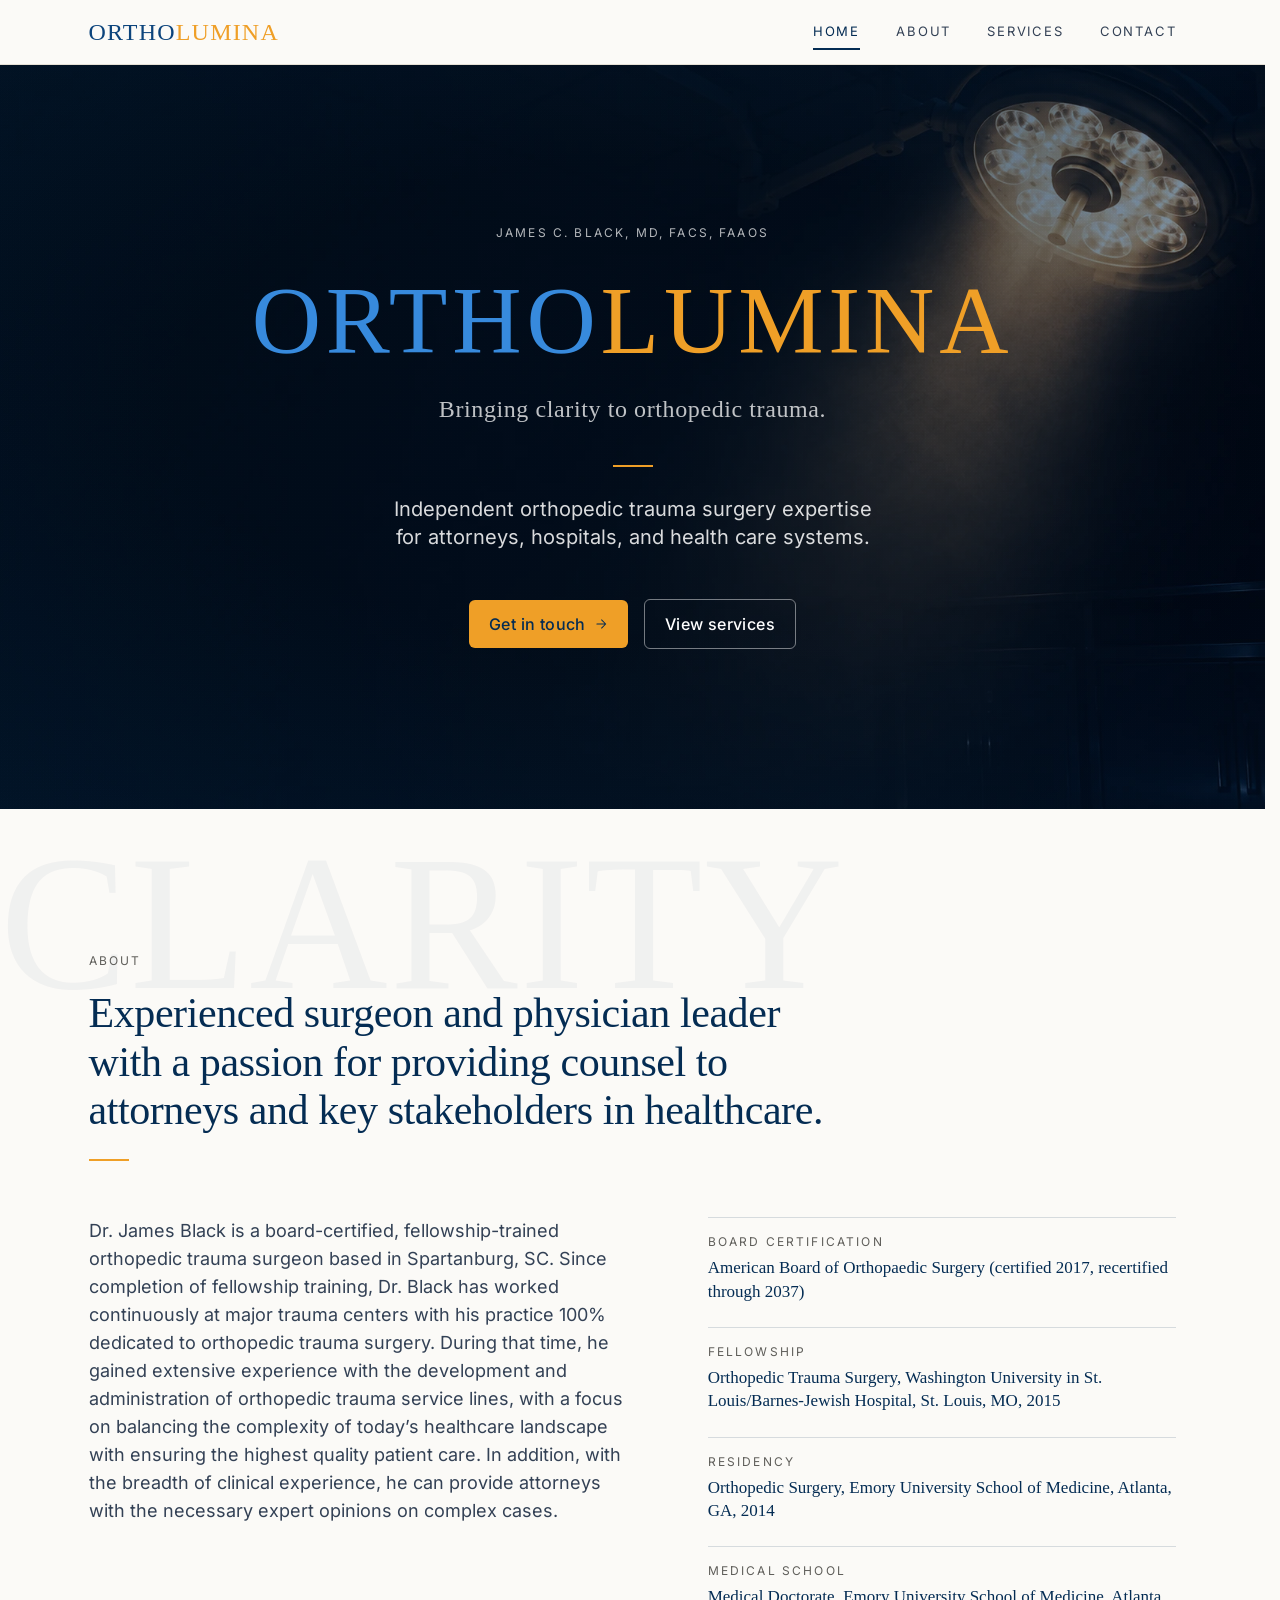
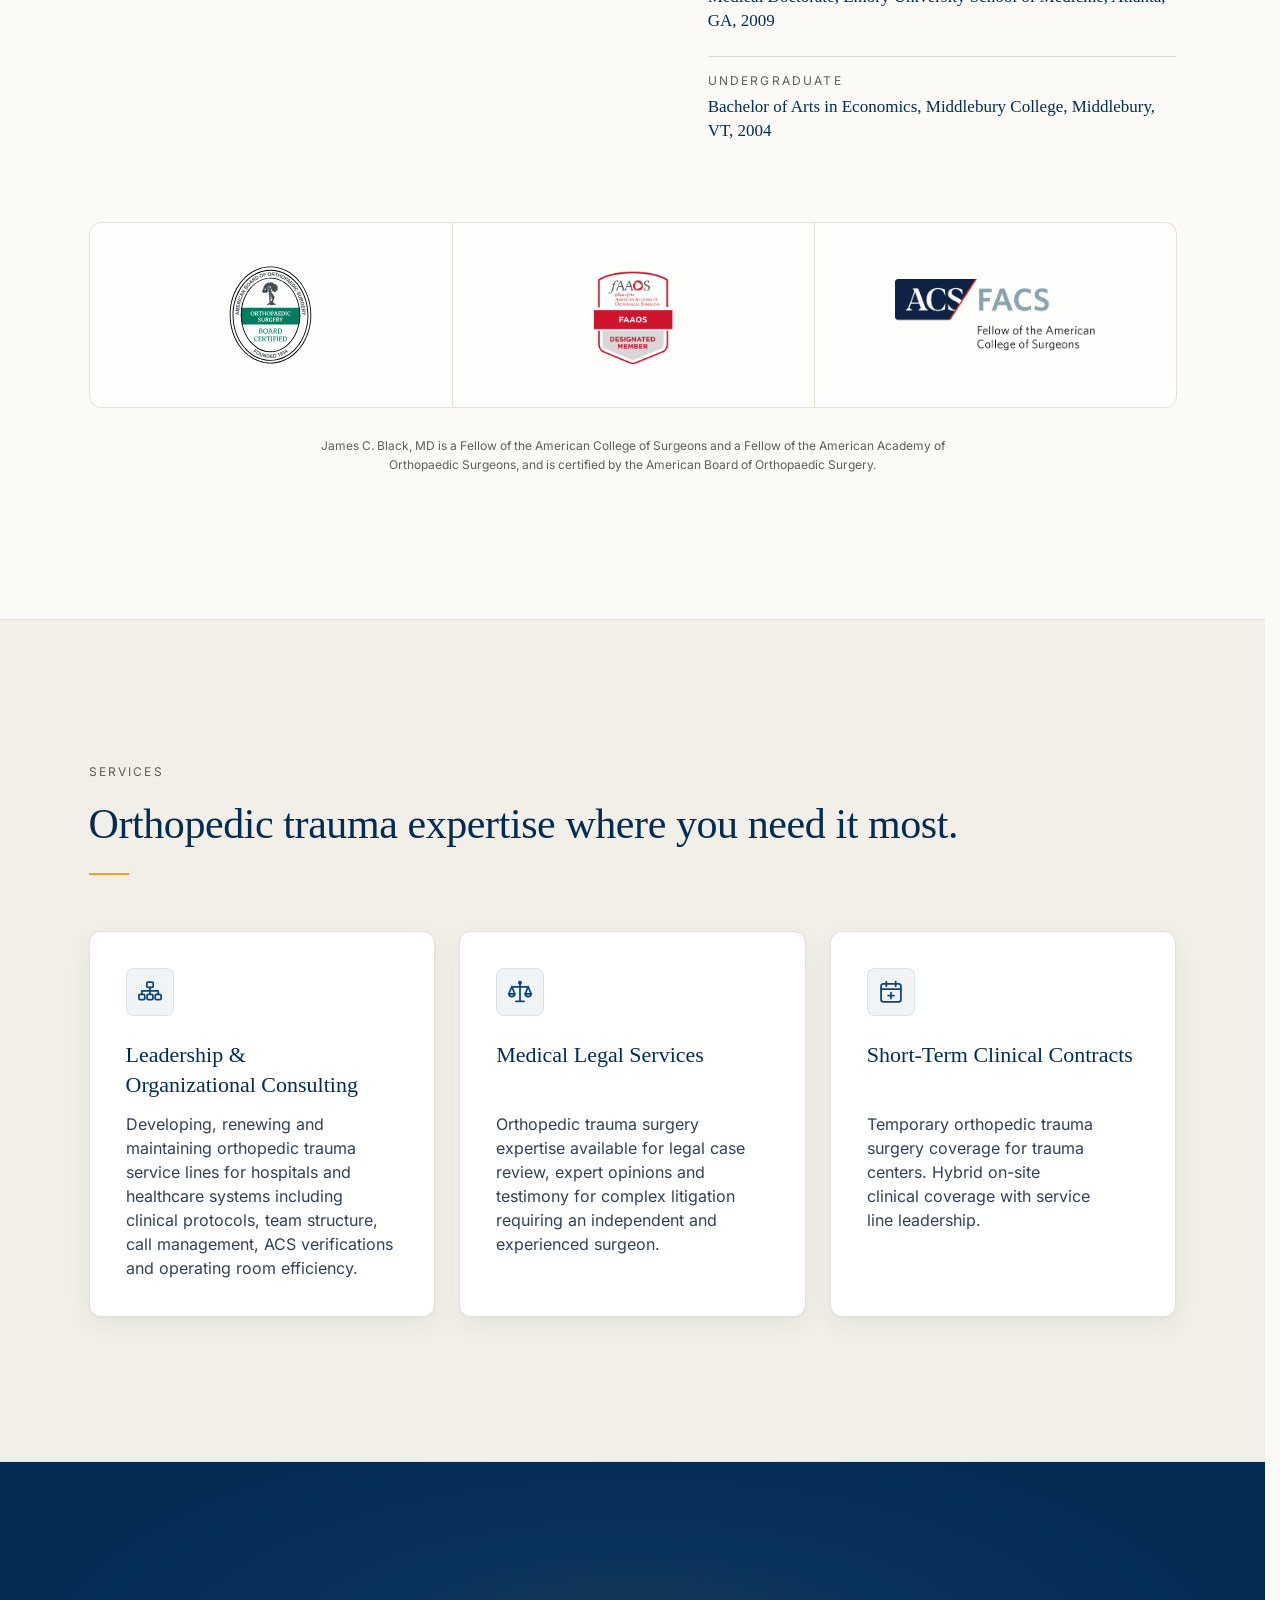
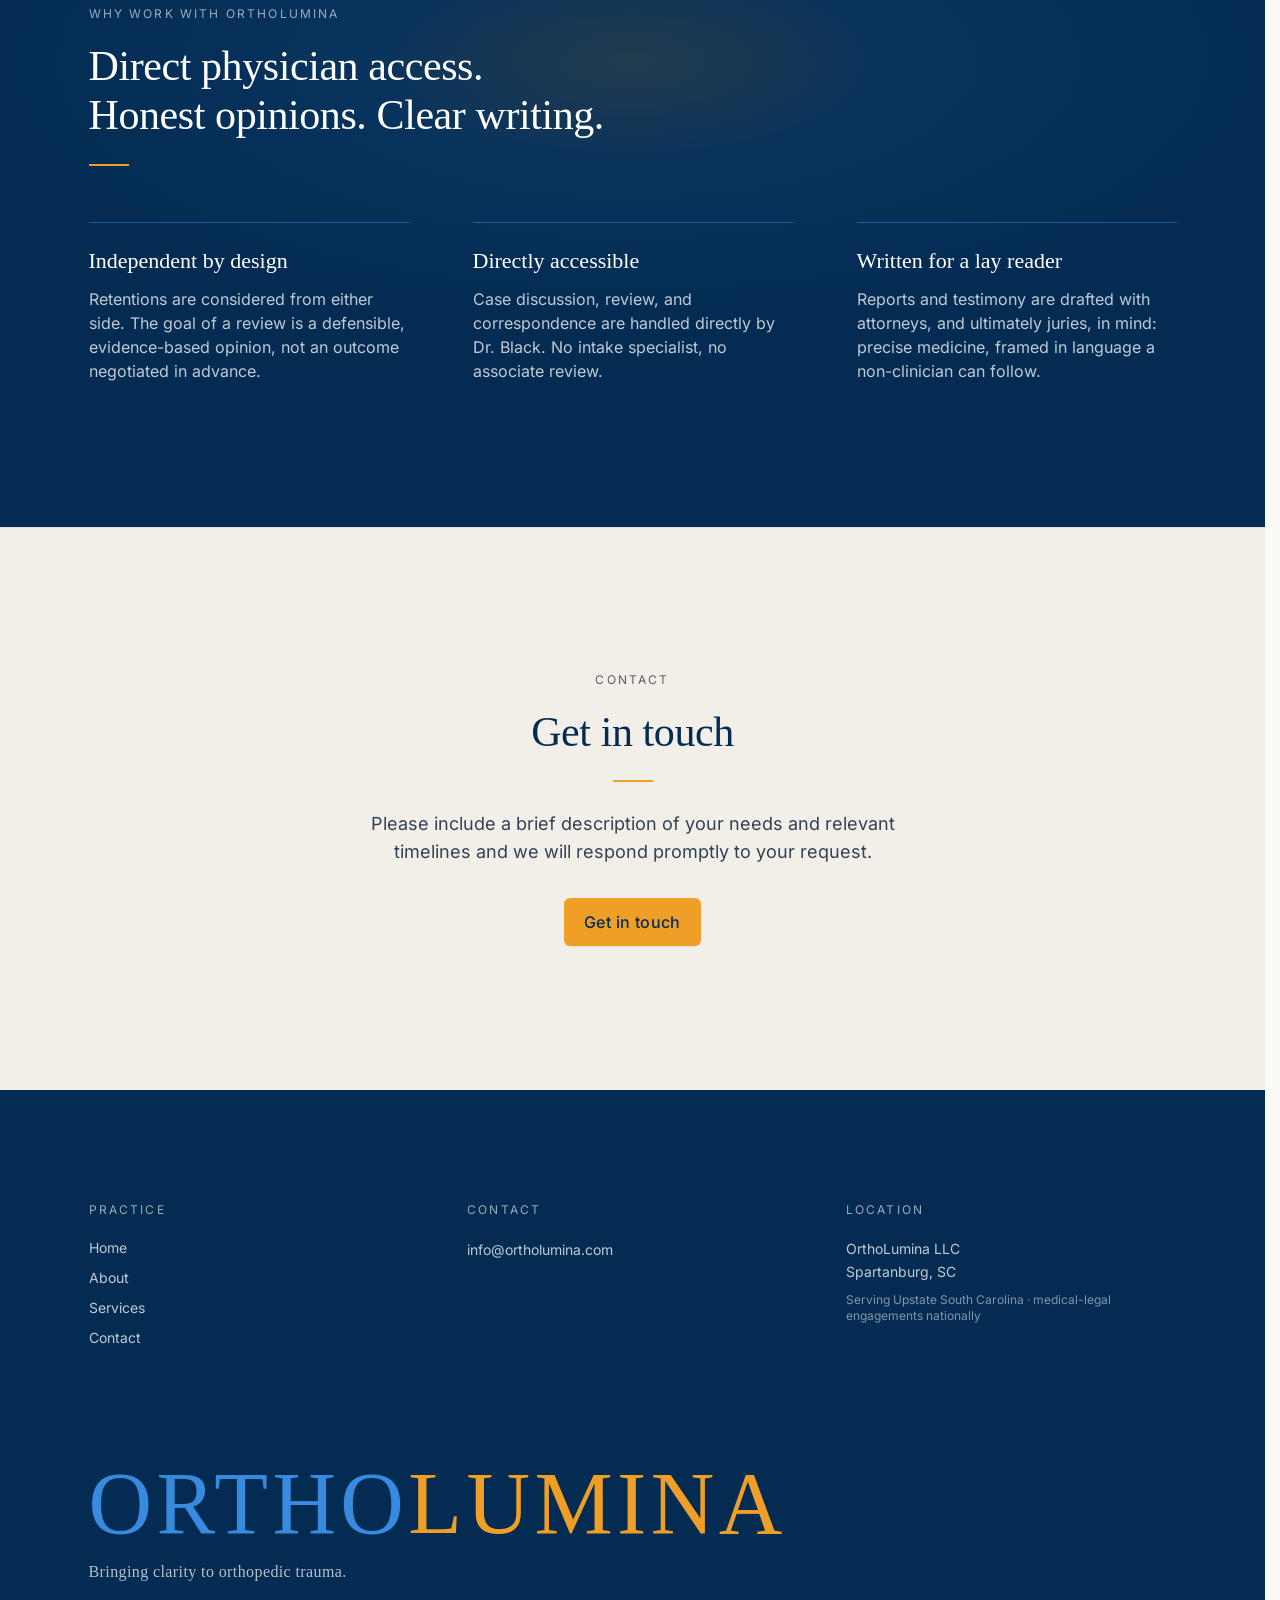
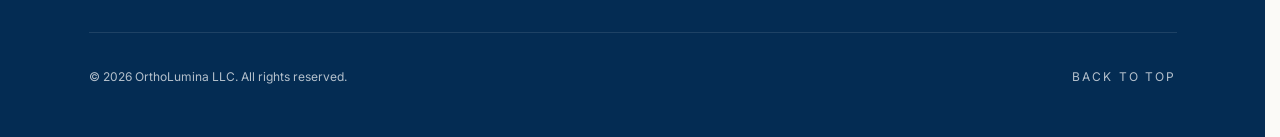
==== commit b90d5138: "Update contact section copy and mobile layout - Contact section heading is now "Get in touch"; intro" ====
--- a/index.html
+++ b/index.html
@@ -1,11 +1,8 @@
-<!DOCTYPE html><html lang="en"> <head><meta charset="UTF-8"><meta name="viewport" content="width=device-width, initial-scale=1, viewport-fit=cover"><meta name="generator" content="Astro v5.18.2"><link rel="preload" as="image" href="/hero-or.webp" fetchpriority="high"><title>OrthoLumina | Orthopedic Trauma Medical Legal &amp; Consulting</title><meta name="description" content="Independent orthopedic-trauma medical-legal review and testimony for attorneys and insurers nationwide; hospital consulting and short-term clinical coverage based in Spartanburg, South Carolina."><link rel="canonical" href="https://ortholumina.com/"><meta name="theme-color" content="#042C53"><meta name="format-detection" content="telephone=no"><meta property="og:site_name" content="OrthoLumina"><meta property="og:type" content="website"><meta property="og:title" content="OrthoLumina | Orthopedic Trauma Medical Legal &#38; Consulting"><meta property="og:description" content="Independent orthopedic-trauma medical-legal review and testimony for attorneys and insurers nationwide; hospital consulting and short-term clinical coverage based in Spartanburg, South Carolina."><meta property="og:url" content="https://ortholumina.com/"><meta property="og:locale" content="en_US"><meta property="og:image" content="https://ortholumina.com/og-default.jpg"><meta name="twitter:card" content="summary_large_image"><meta name="twitter:title" content="OrthoLumina | Orthopedic Trauma Medical Legal &#38; Consulting"><meta name="twitter:description" content="Independent orthopedic-trauma medical-legal review and testimony for attorneys and insurers nationwide; hospital consulting and short-term clinical coverage based in Spartanburg, South Carolina."><meta name="twitter:image" content="https://ortholumina.com/og-default.jpg"><link rel="icon" type="image/svg+xml" href="/favicon.svg"><script type="application/ld+json">{"@context":"https://schema.org","@graph":[{"@type":"ProfessionalService","@id":"https://ortholumina.com#organization","name":"OrthoLumina LLC","alternateName":"OrthoLumina","url":"https://ortholumina.com","description":"Independent orthopedic trauma surgery expertise for attorneys, hospitals, and health care systems.","slogan":"Bringing clarity to orthopedic trauma.","areaServed":[{"@type":"City","name":"Spartanburg, South Carolina"},{"@type":"AdministrativeArea","name":"Upstate South Carolina"},{"@type":"AdministrativeArea","name":"Spartanburg County"},{"@type":"AdministrativeArea","name":"Greenville County"},{"@type":"AdministrativeArea","name":"Anderson County"},{"@type":"AdministrativeArea","name":"Cherokee County"},{"@type":"AdministrativeArea","name":"Union County"},{"@type":"AdministrativeArea","name":"Pickens County"},{"@type":"AdministrativeArea","name":"Oconee County"},{"@type":"AdministrativeArea","name":"Laurens County"}],"founder":{"@id":"https://ortholumina.com#person"},"employee":{"@id":"https://ortholumina.com#person"},"address":{"@type":"PostalAddress","addressLocality":"Spartanburg","addressRegion":"SC","addressCountry":"US"},"email":"info@ortholumina.com","knowsAbout":["Orthopedic trauma","Medical-legal review and expert opinion","Standard of care review","Hospital service-line consulting","Orthopedic trauma program development"],"hasOfferCatalog":{"@type":"OfferCatalog","name":"OrthoLumina services","itemListElement":[{"@type":"Offer","itemOffered":{"@type":"Service","name":"Leadership & Organizational Consulting","description":"Developing, renewing and maintaining orthopedic trauma service lines for hospitals and healthcare systems including clinical protocols, team structure, call management, ACS verifications and operating room efficiency.","url":"https://ortholumina.com/#services","areaServed":[{"@type":"City","name":"Spartanburg, South Carolina"},{"@type":"AdministrativeArea","name":"Upstate South Carolina"},{"@type":"AdministrativeArea","name":"Spartanburg County"},{"@type":"AdministrativeArea","name":"Greenville County"},{"@type":"AdministrativeArea","name":"Anderson County"},{"@type":"AdministrativeArea","name":"Cherokee County"},{"@type":"AdministrativeArea","name":"Union County"},{"@type":"AdministrativeArea","name":"Pickens County"},{"@type":"AdministrativeArea","name":"Oconee County"},{"@type":"AdministrativeArea","name":"Laurens County"}]}},{"@type":"Offer","itemOffered":{"@type":"Service","name":"Medical Legal Services","description":"Orthopedic trauma surgery expertise available for legal case review, expert opinions and testimony for complex litigation requiring an independent and experienced surgeon.","url":"https://ortholumina.com/#services","areaServed":{"@type":"Country","name":"United States"}}},{"@type":"Offer","itemOffered":{"@type":"Service","name":"Short-Term Clinical Contracts","description":"Temporary orthopedic trauma surgery coverage for trauma centers. Hybrid on-site clinical coverage with service line leadership.","url":"https://ortholumina.com/#services","areaServed":[{"@type":"City","name":"Spartanburg, South Carolina"},{"@type":"AdministrativeArea","name":"Upstate South Carolina"},{"@type":"AdministrativeArea","name":"Spartanburg County"},{"@type":"AdministrativeArea","name":"Greenville County"},{"@type":"AdministrativeArea","name":"Anderson County"},{"@type":"AdministrativeArea","name":"Cherokee County"},{"@type":"AdministrativeArea","name":"Union County"},{"@type":"AdministrativeArea","name":"Pickens County"},{"@type":"AdministrativeArea","name":"Oconee County"},{"@type":"AdministrativeArea","name":"Laurens County"}]}}]}},{"@type":"Person","@id":"https://ortholumina.com#person","name":"Dr. James Black","jobTitle":"Orthopedic Trauma Surgeon","worksFor":{"@id":"https://ortholumina.com#organization"},"url":"https://ortholumina.com/#about","alumniOf":[{"@type":"CollegeOrUniversity","name":"Middlebury College"},{"@type":"CollegeOrUniversity","name":"Emory University School of Medicine"},{"@type":"CollegeOrUniversity","name":"Washington University School of Medicine in St. Louis"}],"hasCredential":[{"@type":"EducationalOccupationalCredential","credentialCategory":"Board Certification","name":"American Board of Orthopaedic Surgery"},{"@type":"EducationalOccupationalCredential","credentialCategory":"Fellowship","name":"Fellow, American Academy of Orthopaedic Surgeons"},{"@type":"EducationalOccupationalCredential","credentialCategory":"Fellowship","name":"Fellow, American College of Surgeons"}],"memberOf":[{"@type":"Organization","name":"American Academy of Orthopaedic Surgeons"},{"@type":"Organization","name":"American College of Surgeons"}]},{"@type":"WebSite","@id":"https://ortholumina.com#website","url":"https://ortholumina.com","name":"OrthoLumina","publisher":{"@id":"https://ortholumina.com#organization"},"inLanguage":"en-US"},{"@type":"WebPage","url":"https://ortholumina.com/","isPartOf":{"@id":"https://ortholumina.com#website"},"about":{"@id":"https://ortholumina.com#organization"}}]}</script><link rel="stylesheet" href="/_astro/contact.CAoAs2aN.css"></head> <body class> <script>(function(){var root=document.documentElement;root.classList.add("js");var reduce=window.matchMedia&&window.matchMedia("(prefers-reduced-motion: reduce)").matches;if(!reduce&&"IntersectionObserver"in window){root.classList.add("motion");setTimeout(function(){if(!window.__olRevealReady)root.classList.remove("motion")},2500)}if(!window.location.hash){try{window.scrollTo(0,0)}catch(_){}}})();</script> <a href="#main" class="sr-only focus:not-sr-only focus:fixed focus:top-2 focus:left-2 focus:z-[60] focus:bg-navy-dark focus:text-white focus:px-4 focus:py-2 focus:rounded">
+<!DOCTYPE html><html lang="en"> <head><meta charset="UTF-8"><meta name="viewport" content="width=device-width, initial-scale=1, viewport-fit=cover"><meta name="generator" content="Astro v5.18.2"><link rel="preload" as="image" href="/hero-or.webp" fetchpriority="high"><title>OrthoLumina | Orthopedic Trauma Medical Legal &amp; Consulting</title><meta name="description" content="Independent orthopedic-trauma medical-legal review and testimony for attorneys and insurers nationwide; hospital consulting and short-term clinical coverage based in Spartanburg, South Carolina."><link rel="canonical" href="https://ortholumina.com/"><meta name="theme-color" content="#042C53"><meta name="format-detection" content="telephone=no"><meta property="og:site_name" content="OrthoLumina"><meta property="og:type" content="website"><meta property="og:title" content="OrthoLumina | Orthopedic Trauma Medical Legal &#38; Consulting"><meta property="og:description" content="Independent orthopedic-trauma medical-legal review and testimony for attorneys and insurers nationwide; hospital consulting and short-term clinical coverage based in Spartanburg, South Carolina."><meta property="og:url" content="https://ortholumina.com/"><meta property="og:locale" content="en_US"><meta property="og:image" content="https://ortholumina.com/og-default.jpg"><meta name="twitter:card" content="summary_large_image"><meta name="twitter:title" content="OrthoLumina | Orthopedic Trauma Medical Legal &#38; Consulting"><meta name="twitter:description" content="Independent orthopedic-trauma medical-legal review and testimony for attorneys and insurers nationwide; hospital consulting and short-term clinical coverage based in Spartanburg, South Carolina."><meta name="twitter:image" content="https://ortholumina.com/og-default.jpg"><link rel="icon" type="image/svg+xml" href="/favicon.svg"><script type="application/ld+json">{"@context":"https://schema.org","@graph":[{"@type":"ProfessionalService","@id":"https://ortholumina.com#organization","name":"OrthoLumina LLC","alternateName":"OrthoLumina","url":"https://ortholumina.com","description":"Independent orthopedic trauma surgery expertise for attorneys, hospitals, and health care systems.","slogan":"Bringing clarity to orthopedic trauma.","areaServed":[{"@type":"City","name":"Spartanburg, South Carolina"},{"@type":"AdministrativeArea","name":"Upstate South Carolina"},{"@type":"AdministrativeArea","name":"Spartanburg County"},{"@type":"AdministrativeArea","name":"Greenville County"},{"@type":"AdministrativeArea","name":"Anderson County"},{"@type":"AdministrativeArea","name":"Cherokee County"},{"@type":"AdministrativeArea","name":"Union County"},{"@type":"AdministrativeArea","name":"Pickens County"},{"@type":"AdministrativeArea","name":"Oconee County"},{"@type":"AdministrativeArea","name":"Laurens County"}],"founder":{"@id":"https://ortholumina.com#person"},"employee":{"@id":"https://ortholumina.com#person"},"address":{"@type":"PostalAddress","addressLocality":"Spartanburg","addressRegion":"SC","addressCountry":"US"},"email":"info@ortholumina.com","knowsAbout":["Orthopedic trauma","Medical-legal review and expert opinion","Standard of care review","Hospital service-line consulting","Orthopedic trauma program development"],"hasOfferCatalog":{"@type":"OfferCatalog","name":"OrthoLumina services","itemListElement":[{"@type":"Offer","itemOffered":{"@type":"Service","name":"Leadership & Organizational Consulting","description":"Developing, renewing and maintaining orthopedic trauma service lines for hospitals and healthcare systems including clinical protocols, team structure, call management, ACS verifications and operating room efficiency.","url":"https://ortholumina.com/#services","areaServed":[{"@type":"City","name":"Spartanburg, South Carolina"},{"@type":"AdministrativeArea","name":"Upstate South Carolina"},{"@type":"AdministrativeArea","name":"Spartanburg County"},{"@type":"AdministrativeArea","name":"Greenville County"},{"@type":"AdministrativeArea","name":"Anderson County"},{"@type":"AdministrativeArea","name":"Cherokee County"},{"@type":"AdministrativeArea","name":"Union County"},{"@type":"AdministrativeArea","name":"Pickens County"},{"@type":"AdministrativeArea","name":"Oconee County"},{"@type":"AdministrativeArea","name":"Laurens County"}]}},{"@type":"Offer","itemOffered":{"@type":"Service","name":"Medical Legal Services","description":"Orthopedic trauma surgery expertise available for legal case review, expert opinions and testimony for complex litigation requiring an independent and experienced surgeon.","url":"https://ortholumina.com/#services","areaServed":{"@type":"Country","name":"United States"}}},{"@type":"Offer","itemOffered":{"@type":"Service","name":"Short-Term Clinical Contracts","description":"Temporary orthopedic trauma surgery coverage for trauma centers. Hybrid on-site clinical coverage with service line leadership.","url":"https://ortholumina.com/#services","areaServed":[{"@type":"City","name":"Spartanburg, South Carolina"},{"@type":"AdministrativeArea","name":"Upstate South Carolina"},{"@type":"AdministrativeArea","name":"Spartanburg County"},{"@type":"AdministrativeArea","name":"Greenville County"},{"@type":"AdministrativeArea","name":"Anderson County"},{"@type":"AdministrativeArea","name":"Cherokee County"},{"@type":"AdministrativeArea","name":"Union County"},{"@type":"AdministrativeArea","name":"Pickens County"},{"@type":"AdministrativeArea","name":"Oconee County"},{"@type":"AdministrativeArea","name":"Laurens County"}]}}]}},{"@type":"Person","@id":"https://ortholumina.com#person","name":"Dr. James Black","jobTitle":"Orthopedic Trauma Surgeon","worksFor":{"@id":"https://ortholumina.com#organization"},"url":"https://ortholumina.com/#about","alumniOf":[{"@type":"CollegeOrUniversity","name":"Middlebury College"},{"@type":"CollegeOrUniversity","name":"Emory University School of Medicine"},{"@type":"CollegeOrUniversity","name":"Washington University School of Medicine in St. Louis"}],"hasCredential":[{"@type":"EducationalOccupationalCredential","credentialCategory":"Board Certification","name":"American Board of Orthopaedic Surgery"},{"@type":"EducationalOccupationalCredential","credentialCategory":"Fellowship","name":"Fellow, American Academy of Orthopaedic Surgeons"},{"@type":"EducationalOccupationalCredential","credentialCategory":"Fellowship","name":"Fellow, American College of Surgeons"}],"memberOf":[{"@type":"Organization","name":"American Academy of Orthopaedic Surgeons"},{"@type":"Organization","name":"American College of Surgeons"}]},{"@type":"WebSite","@id":"https://ortholumina.com#website","url":"https://ortholumina.com","name":"OrthoLumina","publisher":{"@id":"https://ortholumina.com#organization"},"inLanguage":"en-US"},{"@type":"WebPage","url":"https://ortholumina.com/","isPartOf":{"@id":"https://ortholumina.com#website"},"about":{"@id":"https://ortholumina.com#organization"}}]}</script><link rel="stylesheet" href="/_astro/contact.BR3j0aK0.css"></head> <body class> <script>(function(){var root=document.documentElement;root.classList.add("js");var reduce=window.matchMedia&&window.matchMedia("(prefers-reduced-motion: reduce)").matches;if(!reduce&&"IntersectionObserver"in window){root.classList.add("motion");setTimeout(function(){if(!window.__olRevealReady)root.classList.remove("motion")},2500)}if(!window.location.hash){try{window.scrollTo(0,0)}catch(_){}}})();</script> <a href="#main" class="sr-only focus:not-sr-only focus:fixed focus:top-2 focus:left-2 focus:z-[60] focus:bg-navy-dark focus:text-white focus:px-4 focus:py-2 focus:rounded">
 Skip to content
 </a> <header id="site-header" class="site-header sticky top-0 z-40 w-full border-b border-hairline bg-surface/90 backdrop-blur supports-[backdrop-filter]:bg-surface/75">   <div class="container-page flex h-14 md:h-16 items-center justify-between gap-3"> <a href="/" class="no-underline focus-visible:shadow-focus rounded-sm min-w-0 flex-shrink" aria-label="OrthoLumina home"> <div class="inline-block max-w-full " aria-label="OrthoLumina"> <span class="block whitespace-nowrap font-display uppercase tracking-wordmark leading-none text-lg sm:text-xl md:text-2xl" aria-hidden="true"> <span class="text-navy">ORTHO</span><span class="text-amber">LUMINA</span> </span> </div> </a>  <nav aria-label="Primary" class="hidden md:block"> <ul class="flex items-center gap-9"> <li> <a href="/" aria-current="page" data-nav-link class="nav-link is-active"> Home </a> </li><li> <a href="/#about" data-nav-link class="nav-link"> About </a> </li><li> <a href="/#services" data-nav-link class="nav-link"> Services </a> </li><li> <a href="/contact" data-nav-link class="nav-link"> Contact </a> </li> </ul> </nav> <button type="button" id="mobile-nav-toggle" class="nav-toggle-pending md:hidden inline-flex h-11 w-11 flex-none items-center justify-center rounded-md text-navy-dark hover:bg-navy/[0.06] focus-visible:shadow-focus" aria-expanded="false" aria-controls="mobile-nav-drawer" aria-label="Open menu"> <svg width="22" height="22" viewBox="0 0 24 24" fill="none" aria-hidden="true"> <path d="M4 7h16M4 12h16M4 17h16" stroke="currentColor" stroke-width="1.75" stroke-linecap="round"></path> </svg> </button> </div> </header>  <div id="mobile-nav-drawer" class="md:hidden fixed inset-0 z-50 hidden" role="dialog" aria-modal="true" aria-label="Site navigation"> <div id="mobile-nav-backdrop" class="absolute inset-0 bg-navy-dark/60"></div> <div class="absolute inset-y-0 right-0 w-[86%] max-w-sm bg-surface shadow-xl flex flex-col" style="height: 100dvh;"> <div class="flex-none flex items-center justify-between h-14 px-5 sm:px-6 border-b border-hairline"> <div class="inline-block max-w-full " aria-label="OrthoLumina"> <span class="block whitespace-nowrap font-display uppercase tracking-wordmark leading-none text-lg sm:text-xl md:text-2xl" aria-hidden="true"> <span class="text-navy">ORTHO</span><span class="text-amber">LUMINA</span> </span> </div> <button type="button" id="mobile-nav-close" class="inline-flex h-11 w-11 flex-none items-center justify-center rounded-md text-navy-dark hover:bg-navy/[0.06] focus-visible:shadow-focus" aria-label="Close menu"> <svg width="22" height="22" viewBox="0 0 24 24" fill="none" aria-hidden="true"> <path d="M6 6l12 12M18 6l-12 12" stroke="currentColor" stroke-width="1.75" stroke-linecap="round"></path> </svg> </button> </div> <nav aria-label="Primary mobile navigation" class="flex-1 min-h-0 overflow-y-auto px-5 sm:px-6 py-6"> <ul class="flex flex-col gap-1"> <li> <a href="/" aria-current="page" data-nav-link class="drawer-link is-active"> Home </a> </li><li> <a href="/#about" data-nav-link class="drawer-link"> About </a> </li><li> <a href="/#services" data-nav-link class="drawer-link"> Services </a> </li><li> <a href="/contact" data-nav-link class="drawer-link"> Contact </a> </li> </ul> </nav> </div> </div> <script>(function(){const toggle=document.getElementById("mobile-nav-toggle");const drawer=document.getElementById("mobile-nav-drawer");const backdrop=document.getElementById("mobile-nav-backdrop");const closeBtn=document.getElementById("mobile-nav-close");if(!toggle||!drawer)return;const FOCUSABLE='a[href], button:not([disabled]), input:not([disabled]), select:not([disabled]), textarea:not([disabled]), [tabindex]:not([tabindex="-1"])';let previouslyFocused=null;let isOpen=false;toggle.classList.remove("nav-toggle-pending");function claimHistory(tag){if(window.__orthoOverlayEntry)return;try{history.pushState({orthoOverlay:tag},"",location.href);window.__orthoOverlayEntry=true}catch(_){}}function releaseHistory(consume){if(!window.__orthoOverlayEntry)return;window.__orthoOverlayEntry=false;if(consume){try{history.back()}catch(_){}}}function unlockBody(){document.documentElement.classList.remove("scroll-locked")}function open(){if(isOpen)return;isOpen=true;previouslyFocused=document.activeElement;drawer.classList.remove("hidden");toggle.setAttribute("aria-expanded","true");document.documentElement.classList.add("scroll-locked");claimHistory("nav");const firstLink=drawer.querySelector(FOCUSABLE);if(firstLink&&firstLink.focus)firstLink.focus()}function close(fromHistory){if(!isOpen)return;isOpen=false;drawer.classList.add("hidden");toggle.setAttribute("aria-expanded","false");unlockBody();releaseHistory(!fromHistory);if(previouslyFocused&&previouslyFocused.focus)previouslyFocused.focus()}function closeForHandoff(){if(!isOpen)return;isOpen=false;drawer.classList.add("hidden");toggle.setAttribute("aria-expanded","false");unlockBody();if(toggle.focus)toggle.focus()}const closeFromUi=function(){close(false)};toggle.addEventListener("click",open);if(closeBtn)closeBtn.addEventListener("click",closeFromUi);if(backdrop)backdrop.addEventListener("click",closeFromUi);drawer.addEventListener("click",function(e){const t=e.target&&e.target.closest?e.target.closest("a"):null;if(!t)return;if(t.getAttribute("href")==="/contact"){closeForHandoff();return}if(t.origin===location.origin&&t.pathname===location.pathname&&window.__olNavTo){e.preventDefault();isOpen=false;drawer.classList.add("hidden");toggle.setAttribute("aria-expanded","false");unlockBody();const claimed=!!window.__orthoOverlayEntry;window.__orthoOverlayEntry=false;window.__olNavTo(t,{replace:claimed});return}close(false)});window.addEventListener("popstate",function(){if(isOpen)close(true)});window.addEventListener("resize",function(){if(isOpen&&getComputedStyle(drawer).display==="none")close(false)},{passive:true});document.addEventListener("keydown",function(e){if(!isOpen)return;if(e.key==="Escape"){close(false);return}if(e.key!=="Tab")return;const items=Array.prototype.filter.call(drawer.querySelectorAll(FOCUSABLE),function(el){return el.offsetWidth>0||el.offsetHeight>0});if(!items.length)return;const first=items[0];const last=items[items.length-1];if(e.shiftKey&&document.activeElement===first){e.preventDefault();last.focus()}else if(!e.shiftKey&&document.activeElement===last){e.preventDefault();first.focus()}})})();(function(){const header=document.getElementById("site-header");const reduce=window.matchMedia&&window.matchMedia("(prefers-reduced-motion: reduce)").matches;function navTo(link,opts){const hash=link.hash;const target=hash?document.getElementById(decodeURIComponent(hash.slice(1))):document.querySelector('[data-spy="/"]')||document.getElementById("main");if(!target)return false;const url=hash||link.pathname;try{if(opts&&opts.replace||location.pathname+location.hash===url){history.replaceState(null,"",url)}else{history.pushState(null,"",url)}}catch(_){}const behavior=reduce?"auto":"smooth";if(hash)target.scrollIntoView({behavior,block:"start"});else window.scrollTo({top:0,behavior});if(!target.hasAttribute("tabindex"))target.setAttribute("tabindex","-1");target.focus({preventScroll:true});return true}window.__olNavTo=navTo;document.addEventListener("click",function(e){if(e.defaultPrevented||e.button!==0)return;if(e.metaKey||e.ctrlKey||e.shiftKey||e.altKey)return;const a=e.target&&e.target.closest?e.target.closest("a[href]"):null;if(!a||a.target==="_blank"||a.hasAttribute("download"))return;if(a.origin!==location.origin||a.pathname!==location.pathname)return;if(a.getAttribute("href")==="#main")return;if(navTo(a))e.preventDefault()});let spies=[];let links=[];let current=null;let ticking=false;function setActive(href){if(href===current)return;current=href;links.forEach(function(l){l.classList.toggle("is-active",l.getAttribute("href")===href)})}function update(){ticking=false;if(document.documentElement.classList.contains("scroll-locked"))return;const y=window.scrollY||window.pageYOffset;if(header)header.classList.toggle("is-scrolled",y>4);if(!spies.length)return;const line=(header?header.offsetHeight:0)+window.innerHeight*.33;let active=spies[0];for(let i=0;i<spies.length;i++){if(spies[i].getBoundingClientRect().top<=line)active=spies[i]}const atBottom=window.innerHeight+y>=document.documentElement.scrollHeight-2;if(atBottom)active=spies[spies.length-1];setActive(active.getAttribute("data-spy"))}function schedule(){if(ticking)return;ticking=true;requestAnimationFrame(update)}function init(){spies=Array.prototype.slice.call(document.querySelectorAll("[data-spy]"));links=Array.prototype.slice.call(document.querySelectorAll("[data-nav-link]"));window.addEventListener("scroll",schedule,{passive:true});window.addEventListener("resize",schedule,{passive:true});window.addEventListener("load",schedule);update()}if(document.readyState==="loading"){document.addEventListener("DOMContentLoaded",init)}else{init()}})();</script>  <div id="contact-panel" class="fixed inset-0 z-50 hidden" role="dialog" aria-modal="true" aria-labelledby="contact-panel-title"> <div id="contact-panel-backdrop" class="absolute inset-0 bg-navy-dark/60 opacity-0 transition-opacity duration-300"></div> <div id="contact-panel-sheet" class="absolute inset-y-0 right-0 w-full sm:w-[92%] md:max-w-xl bg-surface shadow-2xl flex flex-col translate-x-full transition-transform duration-300 ease-out motion-reduce:transition-none" style="height: 100dvh;"> <div class="flex-none flex items-start justify-between gap-4 px-5 sm:px-8 pt-6 pb-5 border-b border-hairline"> <div class="min-w-0"> <p class="eyebrow mb-2">Contact</p> <h2 id="contact-panel-title" class="!text-xl sm:!text-2xl">
 Get in touch.
-</h2> </div> <button type="button" id="contact-panel-close" class="inline-flex h-11 w-11 flex-none items-center justify-center rounded-md text-navy-dark hover:bg-navy/[0.06] focus-visible:shadow-focus" aria-label="Close contact panel"> <svg width="22" height="22" viewBox="0 0 24 24" fill="none" aria-hidden="true"> <path d="M6 6l12 12M18 6l-12 12" stroke="currentColor" stroke-width="1.75" stroke-linecap="round"></path> </svg> </button> </div> <div class="flex-1 min-h-0 overflow-y-auto px-5 sm:px-8 py-6 sm:py-8">  <p class="text-sm sm:text-base text-ink-soft leading-relaxed">
-Please include a brief description of your needs and relevant
-        timelines, and we will respond promptly to your request.
-</p> <dl class="mt-7 space-y-4"> <div> <dt class="text-[0.7rem] sm:text-xs uppercase tracking-[0.18em] text-brand-gray mb-1">Email</dt> <dd> <a href="mailto:info@ortholumina.com" class="text-navy hover:text-navy-dark inline-block py-0.5 break-all"> info@ortholumina.com </a> </dd> </div>  </dl> <div class="rounded-md border border-amber/40 bg-amber/[0.06] p-4 text-xs sm:text-sm text-ink-soft leading-relaxed mt-6"> <strong class="text-navy-dark">Confidentiality:</strong> Do not send any
+</h2> </div> <button type="button" id="contact-panel-close" class="inline-flex h-11 w-11 flex-none items-center justify-center rounded-md text-navy-dark hover:bg-navy/[0.06] focus-visible:shadow-focus" aria-label="Close contact panel"> <svg width="22" height="22" viewBox="0 0 24 24" fill="none" aria-hidden="true"> <path d="M6 6l12 12M18 6l-12 12" stroke="currentColor" stroke-width="1.75" stroke-linecap="round"></path> </svg> </button> </div> <div class="flex-1 min-h-0 overflow-y-auto px-5 sm:px-8 py-6 sm:py-8">  <p class="text-sm sm:text-base text-ink-soft leading-relaxed"> Please include a brief description of your needs and relevant timelines and we will respond promptly to your request. </p> <dl class="mt-7 space-y-4"> <div> <dt class="text-[0.7rem] sm:text-xs uppercase tracking-[0.18em] text-brand-gray mb-1">Email</dt> <dd> <a href="mailto:info@ortholumina.com" class="text-navy hover:text-navy-dark inline-block py-0.5 break-all"> info@ortholumina.com </a> </dd> </div>  </dl> <div class="rounded-md border border-amber/40 bg-amber/[0.06] p-4 text-xs sm:text-sm text-ink-soft leading-relaxed mt-6"> <strong class="text-navy-dark">Confidentiality:</strong> Do not send any
   sensitive case information through this form.
 </div> <div class="mt-8 pt-8 border-t border-hairline"> <p class="eyebrow mb-3">Send a message</p> <form id="contact-form" action="https://formspree.io/f/xqppwero" method="POST" novalidate class="mt-8 grid gap-5" aria-describedby="contact-form-status" data-fallback-email="info@ortholumina.com"><div class="grid gap-5 md:grid-cols-2"><div class="flex flex-col gap-2"><label for="cf-name" class="text-sm font-medium text-navy-dark">
 Full name <span class="text-navy" aria-hidden="true">*</span></label><input type="text" id="cf-name" name="name" autocomplete="name" required aria-required="true" aria-invalid="false" class="rounded-md border border-navy/60 bg-white px-4 py-3 text-base text-ink placeholder:text-brand-gray focus:outline-none focus:border-navy focus-visible:shadow-focus"><p id="cf-name-error" class="text-xs text-danger hidden" data-error-for="name"></p></div><div class="flex flex-col gap-2"><label for="cf-email" class="text-sm font-medium text-navy-dark">
@@ -25,13 +22,9 @@
 Get in touch
 <svg width="14" height="14" viewBox="0 0 24 24" fill="none" aria-hidden="true"> <path d="M5 12h14M13 5l7 7-7 7" stroke="currentColor" stroke-width="1.75" stroke-linecap="round" stroke-linejoin="round"></path> </svg> </a> <a href="#services" class="btn-ghost-light no-underline w-full sm:w-auto">
 View services
-</a> </div> </div>  </section>  <section id="about" class="section relative overflow-hidden" aria-labelledby="about-heading" data-spy="/#about">  <span class="watermark watermark-light top-6 sm:top-8 md:top-10 left-0" aria-hidden="true">Clarity</span> <div class="container-page relative"> <div class="max-w-[52rem] reveal"> <p class="eyebrow mb-4 sm:mb-5">About</p> <h2 id="about-heading"> Experienced surgeon and physician leader with a passion for providing counsel to attorneys and key stakeholders in healthcare. </h2> <span class="rule !mt-6 !mb-0" aria-hidden="true"></span> </div>  <div class="mt-12 sm:mt-14 grid gap-12 lg:gap-20 lg:grid-cols-[minmax(0,1.15fr)_minmax(0,1fr)] items-start"> <div class="min-w-0 reveal">  <p class="max-w-prose text-[1.0625rem] sm:text-lg text-ink-soft leading-[1.8]"> Dr. James Black is a board-certified, fellowship-trained orthopedic trauma surgeon based in Spartanburg, SC. Since completion of fellowship training, Dr. Black has worked continuously at major trauma centers with his practice 100% dedicated to orthopedic trauma surgery. During that time, he gained extensive experience with the development and administration of orthopedic trauma service lines, with a focus on balancing the complexity of today’s healthcare landscape with ensuring the highest quality patient care. In addition, with the breadth of clinical experience, he can provide attorneys with the necessary expert opinions on complex cases. </p> </div> <dl class="min-w-0 grid gap-x-10 gap-y-6 sm:grid-cols-2 lg:grid-cols-1 reveal"> <div class="border-t border-navy-dark/15 pt-4" style="--reveal-delay: 0ms"> <dt class="eyebrow mb-1.5">Board certification</dt> <dd class="font-display text-navy-dark text-base sm:text-[1.0625rem] leading-snug break-words"> American Board of Orthopaedic Surgery (certified 2017, recertified through 2037) </dd> </div><div class="border-t border-navy-dark/15 pt-4" style="--reveal-delay: 60ms"> <dt class="eyebrow mb-1.5">Fellowship</dt> <dd class="font-display text-navy-dark text-base sm:text-[1.0625rem] leading-snug break-words"> Orthopedic Trauma Surgery, Washington University in St. Louis/Barnes-Jewish Hospital, St. Louis, MO, 2015 </dd> </div><div class="border-t border-navy-dark/15 pt-4" style="--reveal-delay: 120ms"> <dt class="eyebrow mb-1.5">Residency</dt> <dd class="font-display text-navy-dark text-base sm:text-[1.0625rem] leading-snug break-words"> Orthopedic Surgery, Emory University School of Medicine, Atlanta, GA, 2014 </dd> </div><div class="border-t border-navy-dark/15 pt-4" style="--reveal-delay: 180ms"> <dt class="eyebrow mb-1.5">Medical school</dt> <dd class="font-display text-navy-dark text-base sm:text-[1.0625rem] leading-snug break-words"> Medical Doctorate, Emory University School of Medicine, Atlanta, GA, 2009 </dd> </div><div class="border-t border-navy-dark/15 pt-4" style="--reveal-delay: 240ms"> <dt class="eyebrow mb-1.5">Undergraduate</dt> <dd class="font-display text-navy-dark text-base sm:text-[1.0625rem] leading-snug break-words"> Bachelor of Arts in Economics, Middlebury College, Middlebury, VT, 2004 </dd> </div> </dl> </div> <div class="mt-16 sm:mt-20 reveal"> <div> <ul class="grid grid-cols-2 md:grid-cols-3 overflow-hidden rounded-xl border border-hairline bg-white/80" role="list"> <li class="flex items-center justify-center px-6 py-8 sm:py-10 min-h-[9rem] sm:min-h-[10rem]"> <img src="/logos/abos.svg" alt="" aria-hidden="true" loading="lazy" decoding="async" class="block w-auto max-w-full object-contain h-20 sm:h-24 lg:h-[6.5rem]"> </li><li class="flex items-center justify-center px-6 py-8 sm:py-10 min-h-[9rem] sm:min-h-[10rem] border-l border-hairline"> <img src="/logos/faaos.png" alt="" aria-hidden="true" loading="lazy" decoding="async" class="block w-auto max-w-full object-contain h-20 sm:h-24 lg:h-[6.5rem]"> </li><li class="flex items-center justify-center px-6 py-8 sm:py-10 min-h-[9rem] sm:min-h-[10rem] col-span-2 md:col-span-1 border-t md:border-t-0 md:border-l border-hairline"> <img src="/logos/facs.png" alt="" aria-hidden="true" loading="lazy" decoding="async" class="block w-auto max-w-full object-contain h-14 sm:h-16 lg:h-[4.5rem]"> </li> </ul> <p class="mt-6 sm:mt-7 mx-auto max-w-2xl text-center text-xs leading-relaxed text-brand-gray"> James C. Black, MD is a Fellow of the American College of Surgeons and a Fellow of the American Academy of Orthopaedic Surgeons, and is certified by the American Board of Orthopaedic Surgery. </p> </div> </div> </div> </section>  <section id="services" class="section bg-surface-alt border-y border-hairline" aria-labelledby="services-heading" data-spy="/#services"> <div class="container-page"> <div class="max-w-narrow reveal"> <p class="eyebrow mb-4 sm:mb-5">Services</p> <h2 id="services-heading">
+</a> </div> </div>  </section>  <section id="about" class="section relative overflow-hidden" aria-labelledby="about-heading" data-spy="/#about">  <span class="watermark watermark-light top-6 sm:top-8 md:top-10 left-0" aria-hidden="true">Clarity</span> <div class="container-page relative"> <div class="max-w-[52rem] reveal"> <p class="eyebrow mb-4 sm:mb-5">About</p> <h2 id="about-heading"> Experienced surgeon and physician leader with a passion for providing counsel to attorneys and key stakeholders in healthcare. </h2> <span class="rule !mt-6 !mb-0" aria-hidden="true"></span> </div>  <div class="mt-12 sm:mt-14 grid gap-12 lg:gap-20 lg:grid-cols-[minmax(0,1.15fr)_minmax(0,1fr)] items-start"> <div class="min-w-0 reveal">   <p class="max-w-prose text-[1.0625rem] sm:text-lg text-ink-soft leading-[1.65]"> Dr. James Black is a board-certified, fellowship-trained orthopedic trauma surgeon based in Spartanburg, SC. Since completion of fellowship training, Dr. Black has worked continuously at major trauma centers with his practice 100% dedicated to orthopedic trauma surgery. During that time, he gained extensive experience with the development and administration of orthopedic trauma service lines, with a focus on balancing the complexity of today’s healthcare landscape with ensuring the highest quality patient care. In addition, with the breadth of clinical experience, he can provide attorneys with the necessary expert opinions on complex cases. </p> </div> <dl class="min-w-0 grid gap-x-10 gap-y-6 sm:grid-cols-2 lg:grid-cols-1 reveal"> <div class="border-t border-navy-dark/15 pt-4" style="--reveal-delay: 0ms"> <dt class="eyebrow mb-1.5">Board certification</dt> <dd class="font-display text-navy-dark text-base sm:text-[1.0625rem] leading-snug break-words"> American Board of Orthopaedic Surgery (certified 2017, recertified through 2037) </dd> </div><div class="border-t border-navy-dark/15 pt-4" style="--reveal-delay: 60ms"> <dt class="eyebrow mb-1.5">Fellowship</dt> <dd class="font-display text-navy-dark text-base sm:text-[1.0625rem] leading-snug break-words"> Orthopedic Trauma Surgery, Washington University in St. Louis/Barnes-Jewish Hospital, St. Louis, MO, 2015 </dd> </div><div class="border-t border-navy-dark/15 pt-4" style="--reveal-delay: 120ms"> <dt class="eyebrow mb-1.5">Residency</dt> <dd class="font-display text-navy-dark text-base sm:text-[1.0625rem] leading-snug break-words"> Orthopedic Surgery, Emory University School of Medicine, Atlanta, GA, 2014 </dd> </div><div class="border-t border-navy-dark/15 pt-4" style="--reveal-delay: 180ms"> <dt class="eyebrow mb-1.5">Medical school</dt> <dd class="font-display text-navy-dark text-base sm:text-[1.0625rem] leading-snug break-words"> Medical Doctorate, Emory University School of Medicine, Atlanta, GA, 2009 </dd> </div><div class="border-t border-navy-dark/15 pt-4" style="--reveal-delay: 240ms"> <dt class="eyebrow mb-1.5">Undergraduate</dt> <dd class="font-display text-navy-dark text-base sm:text-[1.0625rem] leading-snug break-words"> Bachelor of Arts in Economics, Middlebury College, Middlebury, VT, 2004 </dd> </div> </dl> </div> <div class="mt-16 sm:mt-20 reveal"> <div> <ul class="grid grid-cols-1 md:grid-cols-3 overflow-hidden rounded-xl border border-hairline bg-white/80" role="list"> <li class="flex items-center justify-center px-6 py-6 min-h-[7.5rem] sm:py-8 sm:min-h-[8.5rem] md:py-10 md:min-h-[10rem]"> <img src="/logos/abos.svg" alt="" aria-hidden="true" loading="lazy" decoding="async" class="block w-auto max-w-full object-contain h-20 sm:h-24 lg:h-[6.5rem]"> </li><li class="flex items-center justify-center px-6 py-6 min-h-[7.5rem] sm:py-8 sm:min-h-[8.5rem] md:py-10 md:min-h-[10rem] border-t md:border-t-0 md:border-l border-hairline"> <img src="/logos/faaos.png" alt="" aria-hidden="true" loading="lazy" decoding="async" class="block w-auto max-w-full object-contain h-20 sm:h-24 lg:h-[6.5rem]"> </li><li class="flex items-center justify-center px-6 py-6 min-h-[7.5rem] sm:py-8 sm:min-h-[8.5rem] md:py-10 md:min-h-[10rem] border-t md:border-t-0 md:border-l border-hairline"> <img src="/logos/facs.png" alt="" aria-hidden="true" loading="lazy" decoding="async" class="block w-auto max-w-full object-contain h-16 lg:h-[4.5rem]"> </li> </ul> <p class="mt-6 sm:mt-7 mx-auto max-w-2xl text-center text-xs leading-relaxed text-brand-gray"> James C. Black, MD is a Fellow of the American College of Surgeons and a Fellow of the American Academy of Orthopaedic Surgeons, and is certified by the American Board of Orthopaedic Surgery. </p> </div> </div> </div> </section>  <section id="services" class="section bg-surface-alt border-y border-hairline" aria-labelledby="services-heading" data-spy="/#services"> <div class="container-page"> <div class="max-w-narrow reveal"> <p class="eyebrow mb-4 sm:mb-5">Services</p> <h2 id="services-heading">
 Orthopedic trauma expertise where you need it most.
-</h2> <span class="rule !mt-6 !mb-0" aria-hidden="true"></span> </div>  <div class="mt-12 sm:mt-14 grid gap-5 sm:gap-6 lg:grid-cols-3 reveal" role="list"> <div role="listitem" class="min-w-0" style="--reveal-delay: 0ms"> <article class="group relative flex h-full flex-col rounded-xl border border-hairline bg-white no-underline p-7 sm:p-8 lg:p-9 shadow-card"><span class="inline-flex h-12 w-12 flex-none items-center justify-center rounded-lg bg-navy/[0.06] text-navy ring-1 ring-inset ring-navy/10"> <svg class="h-7 w-7" width="24" height="24" viewBox="0 0 24 24" fill="none" stroke="currentColor" stroke-width="1.5" stroke-linecap="round" stroke-linejoin="round" aria-hidden="true" focusable="false">  <rect x="9.25" y="3.5" width="5.5" height="4.5" rx="1"></rect> <path d="M12 8v3M5 11h14M5 11v3M12 11v3M19 11v3"></path> <rect x="2.5" y="14" width="5" height="4.5" rx="1"></rect> <rect x="9.5" y="14" width="5" height="4.5" rx="1"></rect> <rect x="16.5" y="14" width="5" height="4.5" rx="1"></rect>    </svg> </span><h3 class="font-display text-navy-dark leading-snug text-xl lg:text-[1.375rem] lg:min-h-[2.75em] mt-6"> Leadership &amp; Organizational Consulting </h3> <p class="mt-3 text-[0.9375rem] sm:text-base text-ink-soft leading-relaxed">Developing, renewing and maintaining orthopedic trauma service lines for hospitals and healthcare systems including clinical protocols, team structure, call management, ACS verifications and operating room efficiency.</p> </article> </div><div role="listitem" class="min-w-0" style="--reveal-delay: 90ms"> <article class="group relative flex h-full flex-col rounded-xl border border-hairline bg-white no-underline p-7 sm:p-8 lg:p-9 shadow-card"><span class="inline-flex h-12 w-12 flex-none items-center justify-center rounded-lg bg-navy/[0.06] text-navy ring-1 ring-inset ring-navy/10"> <svg class="h-7 w-7" width="24" height="24" viewBox="0 0 24 24" fill="none" stroke="currentColor" stroke-width="1.5" stroke-linecap="round" stroke-linejoin="round" aria-hidden="true" focusable="false">   <path d="M12 5v15M8.5 20h7"></path> <circle cx="12" cy="4" r="1"></circle> <path d="M5 7.5h14"></path> <path d="M5 7.5 2.5 13.5M5 7.5l2.5 6M19 7.5l-2.5 6M19 7.5l2.5 6"></path> <path d="M2.5 13.5h5a2.5 2.5 0 0 1-5 0ZM16.5 13.5h5a2.5 2.5 0 0 1-5 0Z"></path>   </svg> </span><h3 class="font-display text-navy-dark leading-snug text-xl lg:text-[1.375rem] lg:min-h-[2.75em] mt-6"> Medical Legal Services </h3> <p class="mt-3 text-[0.9375rem] sm:text-base text-ink-soft leading-relaxed">Orthopedic trauma surgery expertise available for legal case review, expert opinions and testimony for complex litigation requiring an independent and experienced surgeon.</p> </article> </div><div role="listitem" class="min-w-0" style="--reveal-delay: 180ms"> <article class="group relative flex h-full flex-col rounded-xl border border-hairline bg-white no-underline p-7 sm:p-8 lg:p-9 shadow-card"><span class="inline-flex h-12 w-12 flex-none items-center justify-center rounded-lg bg-navy/[0.06] text-navy ring-1 ring-inset ring-navy/10"> <svg class="h-7 w-7" width="24" height="24" viewBox="0 0 24 24" fill="none" stroke="currentColor" stroke-width="1.5" stroke-linecap="round" stroke-linejoin="round" aria-hidden="true" focusable="false">    <rect x="3.5" y="5" width="17" height="15.5" rx="2"></rect> <path d="M3.5 9.5h17M8 3v4M16 3v4"></path> <path d="M12 12.5v5M9.5 15h5"></path>  </svg> </span><h3 class="font-display text-navy-dark leading-snug text-xl lg:text-[1.375rem] lg:min-h-[2.75em] mt-6"> Short-Term Clinical Contracts </h3> <p class="mt-3 text-[0.9375rem] sm:text-base text-ink-soft leading-relaxed">Temporary orthopedic trauma surgery coverage for trauma centers. Hybrid on-site clinical coverage with service line leadership.</p> </article> </div> </div> </div> </section>  <section class="section bg-navy-dark text-white relative overflow-hidden" aria-labelledby="why-heading" data-spy=""> <div class="pointer-events-none absolute inset-0 bg-surgical-light opacity-70" aria-hidden="true"></div> <div class="container-page relative"> <div class="max-w-narrow reveal"> <p class="eyebrow !text-white/60 mb-4 sm:mb-5">Why work with OrthoLumina</p>  <h2 id="why-heading" class="!text-white"> <span class="inline-block">Direct physician access.</span> <span class="inline-block">Honest opinions.</span> <span class="inline-block">Clear writing.</span> </h2> <span class="rule !mt-6 !mb-0" aria-hidden="true"></span> </div> <div class="mt-12 sm:mt-14 grid gap-10 md:gap-12 lg:gap-16 md:grid-cols-3 reveal"> <div class="hairline-dark pt-6" style="--reveal-delay: 0ms"> <h3 class="!text-white"> Independent by design </h3> <p class="mt-3 text-white/75 leading-relaxed text-[0.9375rem] sm:text-base"> Retentions are considered from either side. The goal of a review is a defensible, evidence-based opinion, not an outcome negotiated in advance. </p> </div><div class="hairline-dark pt-6" style="--reveal-delay: 90ms"> <h3 class="!text-white"> Directly accessible </h3> <p class="mt-3 text-white/75 leading-relaxed text-[0.9375rem] sm:text-base"> Case discussion, review, and correspondence are handled directly by Dr. Black. No intake specialist, no associate review. </p> </div><div class="hairline-dark pt-6" style="--reveal-delay: 180ms"> <h3 class="!text-white"> Written for a lay reader </h3> <p class="mt-3 text-white/75 leading-relaxed text-[0.9375rem] sm:text-base"> Reports and testimony are drafted with attorneys, and ultimately juries, in mind: precise medicine, framed in language a non-clinician can follow. </p> </div> </div> </div> </section>  <section class="section bg-surface-alt border-t border-hairline" aria-labelledby="cta-heading" data-spy="/contact"> <div class="container-narrow text-center reveal"> <p class="eyebrow mb-4 sm:mb-5">Contact</p> <h2 id="cta-heading">Discuss a matter or a program need.</h2> <span class="rule mx-auto !mt-6 !mb-0" aria-hidden="true"></span> <p class="mt-6 sm:mt-7 text-ink-soft text-base sm:text-lg leading-relaxed max-w-prose mx-auto">
-Initial inquiries are handled directly by Dr. Black.
-        Please include a brief description of the matter and any relevant
-        timelines.
-</p> <div class="mt-8 flex justify-center"> <a href="/contact" class="btn-primary no-underline w-full sm:w-auto">
+</h2> <span class="rule !mt-6 !mb-0" aria-hidden="true"></span> </div>  <div class="mt-12 sm:mt-14 grid gap-5 sm:gap-6 lg:grid-cols-3 reveal" role="list"> <div role="listitem" class="min-w-0" style="--reveal-delay: 0ms"> <article class="group relative flex h-full flex-col rounded-xl border border-hairline bg-white no-underline p-7 sm:p-8 lg:p-9 shadow-card"><span class="inline-flex h-12 w-12 flex-none items-center justify-center rounded-lg bg-navy/[0.06] text-navy ring-1 ring-inset ring-navy/10"> <svg class="h-7 w-7" width="24" height="24" viewBox="0 0 24 24" fill="none" stroke="currentColor" stroke-width="1.5" stroke-linecap="round" stroke-linejoin="round" aria-hidden="true" focusable="false">  <rect x="9.25" y="3.5" width="5.5" height="4.5" rx="1"></rect> <path d="M12 8v3M5 11h14M5 11v3M12 11v3M19 11v3"></path> <rect x="2.5" y="14" width="5" height="4.5" rx="1"></rect> <rect x="9.5" y="14" width="5" height="4.5" rx="1"></rect> <rect x="16.5" y="14" width="5" height="4.5" rx="1"></rect>    </svg> </span><h3 class="font-display text-navy-dark leading-snug text-xl lg:text-[1.375rem] lg:min-h-[2.75em] mt-6"> Leadership &amp; Organizational Consulting </h3> <p class="mt-3 text-[0.9375rem] sm:text-base text-ink-soft leading-relaxed">Developing, renewing and maintaining orthopedic trauma service lines for hospitals and healthcare systems including clinical protocols, team structure, call management, ACS verifications and operating room efficiency.</p> </article> </div><div role="listitem" class="min-w-0" style="--reveal-delay: 90ms"> <article class="group relative flex h-full flex-col rounded-xl border border-hairline bg-white no-underline p-7 sm:p-8 lg:p-9 shadow-card"><span class="inline-flex h-12 w-12 flex-none items-center justify-center rounded-lg bg-navy/[0.06] text-navy ring-1 ring-inset ring-navy/10"> <svg class="h-7 w-7" width="24" height="24" viewBox="0 0 24 24" fill="none" stroke="currentColor" stroke-width="1.5" stroke-linecap="round" stroke-linejoin="round" aria-hidden="true" focusable="false">   <path d="M12 5v15M8.5 20h7"></path> <circle cx="12" cy="4" r="1"></circle> <path d="M5 7.5h14"></path> <path d="M5 7.5 2.5 13.5M5 7.5l2.5 6M19 7.5l-2.5 6M19 7.5l2.5 6"></path> <path d="M2.5 13.5h5a2.5 2.5 0 0 1-5 0ZM16.5 13.5h5a2.5 2.5 0 0 1-5 0Z"></path>   </svg> </span><h3 class="font-display text-navy-dark leading-snug text-xl lg:text-[1.375rem] lg:min-h-[2.75em] mt-6"> Medical Legal Services </h3> <p class="mt-3 text-[0.9375rem] sm:text-base text-ink-soft leading-relaxed">Orthopedic trauma surgery expertise available for legal case review, expert opinions and testimony for complex litigation requiring an independent and experienced surgeon.</p> </article> </div><div role="listitem" class="min-w-0" style="--reveal-delay: 180ms"> <article class="group relative flex h-full flex-col rounded-xl border border-hairline bg-white no-underline p-7 sm:p-8 lg:p-9 shadow-card"><span class="inline-flex h-12 w-12 flex-none items-center justify-center rounded-lg bg-navy/[0.06] text-navy ring-1 ring-inset ring-navy/10"> <svg class="h-7 w-7" width="24" height="24" viewBox="0 0 24 24" fill="none" stroke="currentColor" stroke-width="1.5" stroke-linecap="round" stroke-linejoin="round" aria-hidden="true" focusable="false">    <rect x="3.5" y="5" width="17" height="15.5" rx="2"></rect> <path d="M3.5 9.5h17M8 3v4M16 3v4"></path> <path d="M12 12.5v5M9.5 15h5"></path>  </svg> </span><h3 class="font-display text-navy-dark leading-snug text-xl lg:text-[1.375rem] lg:min-h-[2.75em] mt-6"> Short-Term Clinical Contracts </h3> <p class="mt-3 text-[0.9375rem] sm:text-base text-ink-soft leading-relaxed">Temporary orthopedic trauma surgery coverage for trauma centers. Hybrid on-site clinical coverage with service line leadership.</p> </article> </div> </div> </div> </section>  <section class="section bg-navy-dark text-white relative overflow-hidden" aria-labelledby="why-heading" data-spy=""> <div class="pointer-events-none absolute inset-0 bg-surgical-light opacity-70" aria-hidden="true"></div> <div class="container-page relative"> <div class="max-w-narrow reveal"> <p class="eyebrow !text-white/60 mb-4 sm:mb-5">Why work with OrthoLumina</p>  <h2 id="why-heading" class="!text-white"> <span class="inline-block">Direct physician access.</span> <span class="inline-block">Honest opinions.</span> <span class="inline-block">Clear writing.</span> </h2> <span class="rule !mt-6 !mb-0" aria-hidden="true"></span> </div> <div class="mt-12 sm:mt-14 grid gap-10 md:gap-12 lg:gap-16 md:grid-cols-3 reveal"> <div class="hairline-dark pt-6" style="--reveal-delay: 0ms"> <h3 class="!text-white"> Independent by design </h3> <p class="mt-3 text-white/75 leading-relaxed text-[0.9375rem] sm:text-base"> Retentions are considered from either side. The goal of a review is a defensible, evidence-based opinion, not an outcome negotiated in advance. </p> </div><div class="hairline-dark pt-6" style="--reveal-delay: 90ms"> <h3 class="!text-white"> Directly accessible </h3> <p class="mt-3 text-white/75 leading-relaxed text-[0.9375rem] sm:text-base"> Case discussion, review, and correspondence are handled directly by Dr. Black. No intake specialist, no associate review. </p> </div><div class="hairline-dark pt-6" style="--reveal-delay: 180ms"> <h3 class="!text-white"> Written for a lay reader </h3> <p class="mt-3 text-white/75 leading-relaxed text-[0.9375rem] sm:text-base"> Reports and testimony are drafted with attorneys, and ultimately juries, in mind: precise medicine, framed in language a non-clinician can follow. </p> </div> </div> </div> </section>  <section class="section bg-surface-alt border-t border-hairline" aria-labelledby="cta-heading" data-spy="/contact"> <div class="container-narrow text-center reveal"> <p class="eyebrow mb-4 sm:mb-5">Contact</p> <h2 id="cta-heading">Get in touch</h2> <span class="rule mx-auto !mt-6 !mb-0" aria-hidden="true"></span> <p class="mt-6 sm:mt-7 text-ink-soft text-base sm:text-lg leading-relaxed max-w-prose mx-auto"> Please include a brief description of your needs and relevant timelines and we will respond promptly to your request. </p> <div class="mt-8 flex justify-center"> <a href="/contact" class="btn-primary no-underline w-full sm:w-auto">
 Get in touch
 </a> </div> </div> </section>  </main> <footer class="bg-navy-dark text-white/85 overflow-hidden"> <div class="container-page pt-16 sm:pt-20 md:pt-28 pb-10 sm:pb-12"> <div class="grid gap-10 sm:gap-12 sm:grid-cols-2 md:grid-cols-3"> <div> <p class="eyebrow !text-white/60 mb-4 sm:mb-5">
 Practice
--- a/_astro/contact.BR3j0aK0.css
+++ b/_astro/contact.BR3j0aK0.css
@@ -0,0 +1 @@
+@font-face{font-family:Inter Variable;font-style:normal;font-display:swap;font-weight:100 900;src:url(/_astro/inter-cyrillic-ext-wght-normal.BOeWTOD4.woff2) format("woff2-variations");unicode-range:U+0460-052F,U+1C80-1C8A,U+20B4,U+2DE0-2DFF,U+A640-A69F,U+FE2E-FE2F}@font-face{font-family:Inter Variable;font-style:normal;font-display:swap;font-weight:100 900;src:url(/_astro/inter-cyrillic-wght-normal.DqGufNeO.woff2) format("woff2-variations");unicode-range:U+0301,U+0400-045F,U+0490-0491,U+04B0-04B1,U+2116}@font-face{font-family:Inter Variable;font-style:normal;font-display:swap;font-weight:100 900;src:url(/_astro/inter-greek-ext-wght-normal.DlzME5K_.woff2) format("woff2-variations");unicode-range:U+1F00-1FFF}@font-face{font-family:Inter Variable;font-style:normal;font-display:swap;font-weight:100 900;src:url(/_astro/inter-greek-wght-normal.CkhJZR-_.woff2) format("woff2-variations");unicode-range:U+0370-0377,U+037A-037F,U+0384-038A,U+038C,U+038E-03A1,U+03A3-03FF}@font-face{font-family:Inter Variable;font-style:normal;font-display:swap;font-weight:100 900;src:url(/_astro/inter-vietnamese-wght-normal.CBcvBZtf.woff2) format("woff2-variations");unicode-range:U+0102-0103,U+0110-0111,U+0128-0129,U+0168-0169,U+01A0-01A1,U+01AF-01B0,U+0300-0301,U+0303-0304,U+0308-0309,U+0323,U+0329,U+1EA0-1EF9,U+20AB}@font-face{font-family:Inter Variable;font-style:normal;font-display:swap;font-weight:100 900;src:url(/_astro/inter-latin-ext-wght-normal.DO1Apj_S.woff2) format("woff2-variations");unicode-range:U+0100-02BA,U+02BD-02C5,U+02C7-02CC,U+02CE-02D7,U+02DD-02FF,U+0304,U+0308,U+0329,U+1D00-1DBF,U+1E00-1E9F,U+1EF2-1EFF,U+2020,U+20A0-20AB,U+20AD-20C0,U+2113,U+2C60-2C7F,U+A720-A7FF}@font-face{font-family:Inter Variable;font-style:normal;font-display:swap;font-weight:100 900;src:url(/_astro/inter-latin-wght-normal.Dx4kXJAl.woff2) format("woff2-variations");unicode-range:U+0000-00FF,U+0131,U+0152-0153,U+02BB-02BC,U+02C6,U+02DA,U+02DC,U+0304,U+0308,U+0329,U+2000-206F,U+20AC,U+2122,U+2191,U+2193,U+2212,U+2215,U+FEFF,U+FFFD}*,:before,:after{--tw-border-spacing-x: 0;--tw-border-spacing-y: 0;--tw-translate-x: 0;--tw-translate-y: 0;--tw-rotate: 0;--tw-skew-x: 0;--tw-skew-y: 0;--tw-scale-x: 1;--tw-scale-y: 1;--tw-pan-x: ;--tw-pan-y: ;--tw-pinch-zoom: ;--tw-scroll-snap-strictness: proximity;--tw-gradient-from-position: ;--tw-gradient-via-position: ;--tw-gradient-to-position: ;--tw-ordinal: ;--tw-slashed-zero: ;--tw-numeric-figure: ;--tw-numeric-spacing: ;--tw-numeric-fraction: ;--tw-ring-inset: ;--tw-ring-offset-width: 0px;--tw-ring-offset-color: #fff;--tw-ring-color: rgb(59 130 246 / .5);--tw-ring-offset-shadow: 0 0 #0000;--tw-ring-shadow: 0 0 #0000;--tw-shadow: 0 0 #0000;--tw-shadow-colored: 0 0 #0000;--tw-blur: ;--tw-brightness: ;--tw-contrast: ;--tw-grayscale: ;--tw-hue-rotate: ;--tw-invert: ;--tw-saturate: ;--tw-sepia: ;--tw-drop-shadow: ;--tw-backdrop-blur: ;--tw-backdrop-brightness: ;--tw-backdrop-contrast: ;--tw-backdrop-grayscale: ;--tw-backdrop-hue-rotate: ;--tw-backdrop-invert: ;--tw-backdrop-opacity: ;--tw-backdrop-saturate: ;--tw-backdrop-sepia: ;--tw-contain-size: ;--tw-contain-layout: ;--tw-contain-paint: ;--tw-contain-style: }::backdrop{--tw-border-spacing-x: 0;--tw-border-spacing-y: 0;--tw-translate-x: 0;--tw-translate-y: 0;--tw-rotate: 0;--tw-skew-x: 0;--tw-skew-y: 0;--tw-scale-x: 1;--tw-scale-y: 1;--tw-pan-x: ;--tw-pan-y: ;--tw-pinch-zoom: ;--tw-scroll-snap-strictness: proximity;--tw-gradient-from-position: ;--tw-gradient-via-position: ;--tw-gradient-to-position: ;--tw-ordinal: ;--tw-slashed-zero: ;--tw-numeric-figure: ;--tw-numeric-spacing: ;--tw-numeric-fraction: ;--tw-ring-inset: ;--tw-ring-offset-width: 0px;--tw-ring-offset-color: #fff;--tw-ring-color: rgb(59 130 246 / .5);--tw-ring-offset-shadow: 0 0 #0000;--tw-ring-shadow: 0 0 #0000;--tw-shadow: 0 0 #0000;--tw-shadow-colored: 0 0 #0000;--tw-blur: ;--tw-brightness: ;--tw-contrast: ;--tw-grayscale: ;--tw-hue-rotate: ;--tw-invert: ;--tw-saturate: ;--tw-sepia: ;--tw-drop-shadow: ;--tw-backdrop-blur: ;--tw-backdrop-brightness: ;--tw-backdrop-contrast: ;--tw-backdrop-grayscale: ;--tw-backdrop-hue-rotate: ;--tw-backdrop-invert: ;--tw-backdrop-opacity: ;--tw-backdrop-saturate: ;--tw-backdrop-sepia: ;--tw-contain-size: ;--tw-contain-layout: ;--tw-contain-paint: ;--tw-contain-style: }*,:before,:after{box-sizing:border-box;border-width:0;border-style:solid;border-color:#e5e7eb}:before,:after{--tw-content: ""}html,:host{line-height:1.5;-webkit-text-size-adjust:100%;-moz-tab-size:4;-o-tab-size:4;tab-size:4;font-family:Inter Variable,Inter,system-ui,-apple-system,Segoe UI,Roboto,Helvetica,Arial,sans-serif;font-feature-settings:normal;font-variation-settings:normal;-webkit-tap-highlight-color:transparent}body{margin:0;line-height:inherit}hr{height:0;color:inherit;border-top-width:1px}abbr:where([title]){-webkit-text-decoration:underline dotted;text-decoration:underline dotted}h1,h2,h3,h4,h5,h6{font-size:inherit;font-weight:inherit}a{color:inherit;text-decoration:inherit}b,strong{font-weight:bolder}code,kbd,samp,pre{font-family:ui-monospace,SFMono-Regular,Menlo,Monaco,Consolas,Liberation Mono,Courier New,monospace;font-feature-settings:normal;font-variation-settings:normal;font-size:1em}small{font-size:80%}sub,sup{font-size:75%;line-height:0;position:relative;vertical-align:baseline}sub{bottom:-.25em}sup{top:-.5em}table{text-indent:0;border-color:inherit;border-collapse:collapse}button,input,optgroup,select,textarea{font-family:inherit;font-feature-settings:inherit;font-variation-settings:inherit;font-size:100%;font-weight:inherit;line-height:inherit;letter-spacing:inherit;color:inherit;margin:0;padding:0}button,select{text-transform:none}button,input:where([type=button]),input:where([type=reset]),input:where([type=submit]){-webkit-appearance:button;background-color:transparent;background-image:none}:-moz-focusring{outline:auto}:-moz-ui-invalid{box-shadow:none}progress{vertical-align:baseline}::-webkit-inner-spin-button,::-webkit-outer-spin-button{height:auto}[type=search]{-webkit-appearance:textfield;outline-offset:-2px}::-webkit-search-decoration{-webkit-appearance:none}::-webkit-file-upload-button{-webkit-appearance:button;font:inherit}summary{display:list-item}blockquote,dl,dd,h1,h2,h3,h4,h5,h6,hr,figure,p,pre{margin:0}fieldset{margin:0;padding:0}legend{padding:0}ol,ul,menu{list-style:none;margin:0;padding:0}dialog{padding:0}textarea{resize:vertical}input::-moz-placeholder,textarea::-moz-placeholder{opacity:1;color:#9ca3af}input::placeholder,textarea::placeholder{opacity:1;color:#9ca3af}button,[role=button]{cursor:pointer}:disabled{cursor:default}img,svg,video,canvas,audio,iframe,embed,object{display:block;vertical-align:middle}img,video{max-width:100%;height:auto}[hidden]:where(:not([hidden=until-found])){display:none}:root{color-scheme:light;--focus-ring: #EF9F27;--header-h: calc(3.5rem + 1px) }@media(min-width:768px){:root{--header-h: calc(4rem + 1px) }}html{-webkit-text-size-adjust:100%;text-rendering:optimizeLegibility;-webkit-font-smoothing:antialiased;-moz-osx-font-smoothing:grayscale;scrollbar-gutter:stable}main :is(a,button,input,select,textarea,summary,[tabindex]){scroll-margin-top:calc(var(--header-h) + .75rem)}main section[id]{scroll-margin-top:var(--header-h)}html.scroll-locked{overflow:hidden}html,body{overflow-x:clip}body{--tw-bg-opacity: 1;background-color:rgb(251 250 247 / var(--tw-bg-opacity, 1));font-family:Inter Variable,Inter,system-ui,-apple-system,Segoe UI,Roboto,Helvetica,Arial,sans-serif;--tw-text-opacity: 1;color:rgb(15 23 32 / var(--tw-text-opacity, 1));-webkit-font-smoothing:antialiased;-moz-osx-font-smoothing:grayscale;font-feature-settings:"cv02","cv03","cv04","cv11";min-height:100dvh}h1,h2,h3,h4{font-family:Palatino,Palatino Linotype,Book Antiqua,Times New Roman,Times,serif;--tw-text-opacity: 1;color:rgb(4 44 83 / var(--tw-text-opacity, 1));text-wrap:balance;overflow-wrap:anywhere}h1{font-size:2rem;line-height:1.25}@media(min-width:640px){h1{font-size:2.25rem;line-height:2.5rem}}@media(min-width:768px){h1{font-size:3rem;line-height:1}}h2{font-size:1.75rem;line-height:1.16}@media(min-width:640px){h2{font-size:2.125rem}}@media(min-width:1024px){h2{font-size:2.625rem}}h2{letter-spacing:-.01em}h3{font-size:1.125rem;line-height:1.75rem;line-height:1.375}@media(min-width:640px){h3{font-size:1.25rem;line-height:1.75rem}}@media(min-width:1024px){h3{font-size:1.375rem}}p{text-wrap:pretty}a{--tw-text-opacity: 1;color:rgb(12 68 124 / var(--tw-text-opacity, 1));text-decoration-color:#0c447c4d;text-decoration-thickness:1px;text-underline-offset:4px;transition-property:color,background-color,border-color,text-decoration-color,fill,stroke;transition-timing-function:cubic-bezier(.4,0,.2,1);transition-duration:.15s}a:hover{text-decoration-color:#0c447c}:focus-visible{outline:2px solid #042C53;outline-offset:2px;border-radius:2px;box-shadow:0 0 0 4px #ef9f27}.bg-navy-dark :focus-visible,footer :focus-visible{outline-color:#fff}[tabindex="-1"]:focus,[tabindex="-1"]:focus-visible{outline:none;box-shadow:none}::-moz-selection{background-color:#ef9f27;color:#042c53}::selection{background-color:#ef9f27;color:#042c53}.container{width:100%}@media(min-width:640px){.container{max-width:640px}}@media(min-width:768px){.container{max-width:768px}}@media(min-width:1024px){.container{max-width:1024px}}@media(min-width:1280px){.container{max-width:1280px}}@media(min-width:1536px){.container{max-width:1536px}}.container-page{margin-left:auto;margin-right:auto;width:100%;max-width:72rem;padding-left:1.25rem;padding-right:1.25rem}@media(min-width:640px){.container-page{padding-left:1.5rem;padding-right:1.5rem}}@media(min-width:768px){.container-page{padding-left:2rem;padding-right:2rem}}.container-narrow{margin-left:auto;margin-right:auto;width:100%;max-width:56rem;padding-left:1.25rem;padding-right:1.25rem}@media(min-width:640px){.container-narrow{padding-left:1.5rem;padding-right:1.5rem}}@media(min-width:768px){.container-narrow{padding-left:2rem;padding-right:2rem}}.eyebrow{font-family:Inter Variable,Inter,system-ui,-apple-system,Segoe UI,Roboto,Helvetica,Arial,sans-serif;font-size:.7rem;text-transform:uppercase;letter-spacing:.18em;--tw-text-opacity: 1;color:rgb(95 94 90 / var(--tw-text-opacity, 1))}@media(min-width:640px){.eyebrow{font-size:.75rem;line-height:1rem}}.btn-primary{display:inline-flex;min-height:44px;align-items:center;justify-content:center;gap:.5rem;border-radius:.375rem;padding:.75rem 1.25rem;font-family:Inter Variable,Inter,system-ui,-apple-system,Segoe UI,Roboto,Helvetica,Arial,sans-serif;font-size:.875rem;line-height:1.25rem;font-weight:500;letter-spacing:.025em;transition-property:background-color,border-color,color,box-shadow,transform;transition-timing-function:cubic-bezier(.4,0,.2,1);transition-duration:.2s}@media(min-width:768px){.btn-primary{font-size:1rem;line-height:1.5rem}}.btn-primary{--tw-bg-opacity: 1;background-color:rgb(239 159 39 / var(--tw-bg-opacity, 1));--tw-text-opacity: 1;color:rgb(4 44 83 / var(--tw-text-opacity, 1));--tw-shadow: 0 1px 2px 0 rgb(0 0 0 / .05);--tw-shadow-colored: 0 1px 2px 0 var(--tw-shadow-color);box-shadow:var(--tw-ring-offset-shadow, 0 0 #0000),var(--tw-ring-shadow, 0 0 #0000),var(--tw-shadow)}.btn-primary:hover{background-color:#ef9f27e6}.btn-secondary{display:inline-flex;min-height:44px;align-items:center;justify-content:center;gap:.5rem;border-radius:.375rem;padding:.75rem 1.25rem;font-family:Inter Variable,Inter,system-ui,-apple-system,Segoe UI,Roboto,Helvetica,Arial,sans-serif;font-size:.875rem;line-height:1.25rem;font-weight:500;letter-spacing:.025em;transition-property:background-color,border-color,color,box-shadow,transform;transition-timing-function:cubic-bezier(.4,0,.2,1);transition-duration:.2s}@media(min-width:768px){.btn-secondary{font-size:1rem;line-height:1.5rem}}.btn-secondary{border-width:1px;border-color:#0c447c99;--tw-text-opacity: 1;color:rgb(12 68 124 / var(--tw-text-opacity, 1))}.btn-secondary:hover{--tw-border-opacity: 1;border-color:rgb(12 68 124 / var(--tw-border-opacity, 1));background-color:#0c447c08}.btn-ghost-light{display:inline-flex;min-height:44px;align-items:center;justify-content:center;gap:.5rem;border-radius:.375rem;padding:.75rem 1.25rem;font-family:Inter Variable,Inter,system-ui,-apple-system,Segoe UI,Roboto,Helvetica,Arial,sans-serif;font-size:.875rem;line-height:1.25rem;font-weight:500;letter-spacing:.025em;transition-property:background-color,border-color,color,box-shadow,transform;transition-timing-function:cubic-bezier(.4,0,.2,1);transition-duration:.2s}@media(min-width:768px){.btn-ghost-light{font-size:1rem;line-height:1.5rem}}.btn-ghost-light{border-width:1px;border-color:#ffffff73;--tw-text-opacity: 1;color:rgb(255 255 255 / var(--tw-text-opacity, 1))}.btn-ghost-light:hover{--tw-border-opacity: 1;border-color:rgb(239 159 39 / var(--tw-border-opacity, 1));--tw-text-opacity: 1;color:rgb(239 159 39 / var(--tw-text-opacity, 1))}.section{padding-top:5rem;padding-bottom:5rem}@media(min-width:640px){.section{padding-top:7rem;padding-bottom:7rem}}@media(min-width:1024px){.section{padding-top:9rem;padding-bottom:9rem}}.nav-link{position:relative;display:inline-flex;align-items:center;padding-top:.5rem;padding-bottom:.5rem;font-family:Inter Variable,Inter,system-ui,-apple-system,Segoe UI,Roboto,Helvetica,Arial,sans-serif;font-size:.8125rem;text-transform:uppercase;letter-spacing:.14em;--tw-text-opacity: 1;color:rgb(51 65 85 / var(--tw-text-opacity, 1));text-decoration-line:none;transition-property:color,background-color,border-color,text-decoration-color,fill,stroke;transition-timing-function:cubic-bezier(.4,0,.2,1);transition-duration:.2s}.nav-link:after{content:"";position:absolute;left:0;right:0;bottom:0;height:2px;background:#042c53;transform:scaleX(0);transform-origin:left center;opacity:.25;transition:transform .26s cubic-bezier(.2,.7,.2,1),opacity .2s ease}.nav-link:hover{--tw-text-opacity: 1;color:rgb(4 44 83 / var(--tw-text-opacity, 1))}.nav-link:hover:after{transform:scaleX(1)}.nav-link.is-active{--tw-text-opacity: 1;color:rgb(4 44 83 / var(--tw-text-opacity, 1))}.nav-link.is-active:after{transform:scaleX(1);opacity:1}.drawer-link{position:relative;display:block;padding-top:.75rem;padding-bottom:.75rem;padding-left:1rem;font-family:Palatino,Palatino Linotype,Book Antiqua,Times New Roman,Times,serif;font-size:1.5rem;line-height:2rem;--tw-text-opacity: 1;color:rgb(51 65 85 / var(--tw-text-opacity, 1));text-decoration-line:none;transition-property:color,background-color,border-color,text-decoration-color,fill,stroke;transition-timing-function:cubic-bezier(.4,0,.2,1);transition-duration:.15s}.drawer-link:before{content:"";position:absolute;left:0;top:50%;width:2px;height:1.25rem;margin-top:-.625rem;background:#042c53;transform:scaleY(0);transition:transform .22s ease}.drawer-link:hover,.drawer-link.is-active{--tw-text-opacity: 1;color:rgb(4 44 83 / var(--tw-text-opacity, 1))}.drawer-link.is-active:before{transform:scaleY(1)}.site-header{transition:box-shadow .25s ease,background-color .25s ease}.site-header.is-scrolled{box-shadow:0 10px 30px -18px #042c5359}.section-sm{padding-top:3rem;padding-bottom:3rem}@media(min-width:640px){.section-sm{padding-top:4rem;padding-bottom:4rem}}@media(min-width:768px){.section-sm{padding-top:5rem;padding-bottom:5rem}}.section-header{padding-top:3rem;padding-bottom:2.5rem}@media(min-width:640px){.section-header{padding-top:4rem;padding-bottom:3rem}}@media(min-width:768px){.section-header{padding-top:6rem;padding-bottom:4rem}}.rule{margin-top:1rem;margin-bottom:1rem;display:block;height:.125rem;width:2.5rem;--tw-bg-opacity: 1;background-color:rgb(239 159 39 / var(--tw-bg-opacity, 1))}.nav-toggle-pending{display:none}.hairline-dark{border-top-width:1px;border-color:#378add80}.watermark{pointer-events:none;position:absolute;display:none;-webkit-user-select:none;-moz-user-select:none;user-select:none;white-space:nowrap;font-family:Palatino,Palatino Linotype,Book Antiqua,Times New Roman,Times,serif;text-transform:uppercase;line-height:.78;letter-spacing:.01em}@media(min-width:768px){.watermark{display:block}}.watermark{font-size:clamp(3.5rem,15vw,13rem)}.watermark-light{color:#042c530b}.watermark-dark{color:#ffffff0d}.sr-only{position:absolute;width:1px;height:1px;padding:0;margin:-1px;overflow:hidden;clip:rect(0,0,0,0);white-space:nowrap;border-width:0}.pointer-events-none{pointer-events:none}.visible{visibility:visible}.invisible{visibility:hidden}.static{position:static}.fixed{position:fixed}.absolute{position:absolute}.relative{position:relative}.sticky{position:sticky}.inset-0{inset:0}.inset-y-0{top:0;bottom:0}.bottom-6{bottom:1.5rem}.left-0{left:0}.right-0{right:0}.top-0{top:0}.top-1\/2{top:50%}.top-6{top:1.5rem}.z-40{z-index:40}.z-50{z-index:50}.mx-auto{margin-left:auto;margin-right:auto}.\!mb-0{margin-bottom:0!important}.\!mt-6{margin-top:1.5rem!important}.mb-1{margin-bottom:.25rem}.mb-1\.5{margin-bottom:.375rem}.mb-2{margin-bottom:.5rem}.mb-3{margin-bottom:.75rem}.mb-4{margin-bottom:1rem}.mb-5{margin-bottom:1.25rem}.mt-1{margin-top:.25rem}.mt-10{margin-top:2.5rem}.mt-12{margin-top:3rem}.mt-16{margin-top:4rem}.mt-2{margin-top:.5rem}.mt-3{margin-top:.75rem}.mt-4{margin-top:1rem}.mt-5{margin-top:1.25rem}.mt-6{margin-top:1.5rem}.mt-7{margin-top:1.75rem}.mt-8{margin-top:2rem}.block{display:block}.inline-block{display:inline-block}.inline{display:inline}.flex{display:flex}.inline-flex{display:inline-flex}.table{display:table}.grid{display:grid}.hidden{display:none}.aspect-\[4\/5\]{aspect-ratio:4/5}.h-1\.5{height:.375rem}.h-11{height:2.75rem}.h-12{height:3rem}.h-14{height:3.5rem}.h-16{height:4rem}.h-20{height:5rem}.h-7{height:1.75rem}.h-full{height:100%}.min-h-0{min-height:0px}.min-h-\[140px\]{min-height:140px}.min-h-\[7\.5rem\]{min-height:7.5rem}.w-1\.5{width:.375rem}.w-11{width:2.75rem}.w-12{width:3rem}.w-7{width:1.75rem}.w-\[86\%\]{width:86%}.w-auto{width:auto}.w-full{width:100%}.min-w-0{min-width:0px}.max-w-2xl{max-width:42rem}.max-w-\[38rem\]{max-width:38rem}.max-w-\[52rem\]{max-width:52rem}.max-w-content{max-width:72rem}.max-w-full{max-width:100%}.max-w-narrow{max-width:56rem}.max-w-prose{max-width:36rem}.max-w-sm{max-width:24rem}.max-w-xs{max-width:20rem}.flex-1{flex:1 1 0%}.flex-none{flex:none}.flex-shrink,.shrink{flex-shrink:1}.-translate-y-1\/2{--tw-translate-y: -50%;transform:translate(var(--tw-translate-x),var(--tw-translate-y)) rotate(var(--tw-rotate)) skew(var(--tw-skew-x)) skewY(var(--tw-skew-y)) scaleX(var(--tw-scale-x)) scaleY(var(--tw-scale-y))}.translate-x-full{--tw-translate-x: 100%;transform:translate(var(--tw-translate-x),var(--tw-translate-y)) rotate(var(--tw-rotate)) skew(var(--tw-skew-x)) skewY(var(--tw-skew-y)) scaleX(var(--tw-scale-x)) scaleY(var(--tw-scale-y))}.select-none{-webkit-user-select:none;-moz-user-select:none;user-select:none}.resize-y{resize:vertical}.resize{resize:both}.scroll-mt-20{scroll-margin-top:5rem}.break-inside-avoid{-moz-column-break-inside:avoid;break-inside:avoid}.grid-cols-1{grid-template-columns:repeat(1,minmax(0,1fr))}.flex-col{flex-direction:column}.flex-col-reverse{flex-direction:column-reverse}.flex-wrap{flex-wrap:wrap}.items-start{align-items:flex-start}.items-center{align-items:center}.items-stretch{align-items:stretch}.justify-center{justify-content:center}.justify-between{justify-content:space-between}.gap-1{gap:.25rem}.gap-10{gap:2.5rem}.gap-12{gap:3rem}.gap-2{gap:.5rem}.gap-3{gap:.75rem}.gap-4{gap:1rem}.gap-5{gap:1.25rem}.gap-8{gap:2rem}.gap-9{gap:2.25rem}.gap-x-10{-moz-column-gap:2.5rem;column-gap:2.5rem}.gap-x-5{-moz-column-gap:1.25rem;column-gap:1.25rem}.gap-y-2{row-gap:.5rem}.gap-y-6{row-gap:1.5rem}.space-y-2\.5>:not([hidden])~:not([hidden]){--tw-space-y-reverse: 0;margin-top:calc(.625rem * calc(1 - var(--tw-space-y-reverse)));margin-bottom:calc(.625rem * var(--tw-space-y-reverse))}.space-y-4>:not([hidden])~:not([hidden]){--tw-space-y-reverse: 0;margin-top:calc(1rem * calc(1 - var(--tw-space-y-reverse)));margin-bottom:calc(1rem * var(--tw-space-y-reverse))}.space-y-5>:not([hidden])~:not([hidden]){--tw-space-y-reverse: 0;margin-top:calc(1.25rem * calc(1 - var(--tw-space-y-reverse)));margin-bottom:calc(1.25rem * var(--tw-space-y-reverse))}.self-start{align-self:flex-start}.overflow-hidden{overflow:hidden}.overflow-y-auto{overflow-y:auto}.whitespace-nowrap{white-space:nowrap}.text-wrap{text-wrap:wrap}.break-words{overflow-wrap:break-word}.break-all{word-break:break-all}.rounded-full{border-radius:9999px}.rounded-lg{border-radius:.5rem}.rounded-md{border-radius:.375rem}.rounded-sm{border-radius:.125rem}.rounded-xl{border-radius:.75rem}.border{border-width:1px}.border-y{border-top-width:1px;border-bottom-width:1px}.border-b{border-bottom-width:1px}.border-t{border-top-width:1px}.border-amber\/40{border-color:#ef9f2766}.border-danger{--tw-border-opacity: 1;border-color:rgb(155 44 44 / var(--tw-border-opacity, 1))}.border-danger-line{--tw-border-opacity: 1;border-color:rgb(232 201 196 / var(--tw-border-opacity, 1))}.border-hairline{--tw-border-opacity: 1;border-color:rgb(230 225 214 / var(--tw-border-opacity, 1))}.border-navy-dark\/15{border-color:#042c5326}.border-navy-dark\/20{border-color:#042c5333}.border-navy\/60{border-color:#0c447c99}.border-success-line{--tw-border-opacity: 1;border-color:rgb(195 220 211 / var(--tw-border-opacity, 1))}.border-white\/10{border-color:#ffffff1a}.border-white\/15{border-color:#ffffff26}.bg-amber\/\[0\.06\]{background-color:#ef9f270f}.bg-danger-tint{--tw-bg-opacity: 1;background-color:rgb(251 240 238 / var(--tw-bg-opacity, 1))}.bg-navy{--tw-bg-opacity: 1;background-color:rgb(12 68 124 / var(--tw-bg-opacity, 1))}.bg-navy-dark{--tw-bg-opacity: 1;background-color:rgb(4 44 83 / var(--tw-bg-opacity, 1))}.bg-navy-dark\/40{background-color:#042c5366}.bg-navy-dark\/60{background-color:#042c5399}.bg-navy\/\[0\.06\]{background-color:#0c447c0f}.bg-success-tint{--tw-bg-opacity: 1;background-color:rgb(238 245 242 / var(--tw-bg-opacity, 1))}.bg-surface{--tw-bg-opacity: 1;background-color:rgb(251 250 247 / var(--tw-bg-opacity, 1))}.bg-surface-alt{--tw-bg-opacity: 1;background-color:rgb(242 239 232 / var(--tw-bg-opacity, 1))}.bg-surface\/90{background-color:#fbfaf7e6}.bg-white{--tw-bg-opacity: 1;background-color:rgb(255 255 255 / var(--tw-bg-opacity, 1))}.bg-white\/80{background-color:#fffc}.bg-white\/\[0\.04\]{background-color:#ffffff0a}.bg-gradient-to-br{background-image:linear-gradient(to bottom right,var(--tw-gradient-stops))}.bg-surgical-light{background-image:radial-gradient(ellipse 80% 60% at 50% 30%,#ef9f272e,#378add1a 28%,#042c5300 62%)}.from-navy-dark{--tw-gradient-from: #042C53 var(--tw-gradient-from-position);--tw-gradient-to: rgb(4 44 83 / 0) var(--tw-gradient-to-position);--tw-gradient-stops: var(--tw-gradient-from), var(--tw-gradient-to)}.to-navy{--tw-gradient-to: #0C447C var(--tw-gradient-to-position)}.bg-cover{background-size:cover}.bg-\[position\:72\%_28\%\]{background-position:72% 28%}.bg-no-repeat{background-repeat:no-repeat}.object-contain{-o-object-fit:contain;object-fit:contain}.p-4{padding:1rem}.p-5{padding:1.25rem}.p-7{padding:1.75rem}.px-4{padding-left:1rem;padding-right:1rem}.px-5{padding-left:1.25rem;padding-right:1.25rem}.px-6{padding-left:1.5rem;padding-right:1.5rem}.py-0\.5{padding-top:.125rem;padding-bottom:.125rem}.py-1{padding-top:.25rem;padding-bottom:.25rem}.py-1\.5{padding-top:.375rem;padding-bottom:.375rem}.py-10{padding-top:2.5rem;padding-bottom:2.5rem}.py-16{padding-top:4rem;padding-bottom:4rem}.py-3{padding-top:.75rem;padding-bottom:.75rem}.py-6{padding-top:1.5rem;padding-bottom:1.5rem}.pb-10{padding-bottom:2.5rem}.pb-5{padding-bottom:1.25rem}.pt-16{padding-top:4rem}.pt-2{padding-top:.5rem}.pt-4{padding-top:1rem}.pt-6{padding-top:1.5rem}.pt-8{padding-top:2rem}.text-center{text-align:center}.font-display{font-family:Palatino,Palatino Linotype,Book Antiqua,Times New Roman,Times,serif}.\!text-base{font-size:1rem!important;line-height:1.5rem!important}.\!text-xl{font-size:1.25rem!important;line-height:1.75rem!important}.text-2xl{font-size:1.5rem;line-height:2rem}.text-4xl{font-size:2.25rem;line-height:2.5rem}.text-\[0\.65rem\]{font-size:.65rem}.text-\[0\.7rem\]{font-size:.7rem}.text-\[0\.9375rem\]{font-size:.9375rem}.text-\[1\.0625rem\]{font-size:1.0625rem}.text-\[clamp\(1\.75rem\,9\.5vw\,5\.5rem\)\]{font-size:clamp(1.75rem,9.5vw,5.5rem)}.text-\[clamp\(1\.75rem\,9vw\,6rem\)\]{font-size:clamp(1.75rem,9vw,6rem)}.text-base{font-size:1rem;line-height:1.5rem}.text-lg{font-size:1.125rem;line-height:1.75rem}.text-sm{font-size:.875rem;line-height:1.25rem}.text-xl{font-size:1.25rem;line-height:1.75rem}.text-xs{font-size:.75rem;line-height:1rem}.font-light{font-weight:300}.font-medium{font-weight:500}.uppercase{text-transform:uppercase}.not-italic{font-style:normal}.leading-\[0\.85\]{line-height:.85}.leading-\[1\.65\]{line-height:1.65}.leading-none{line-height:1}.leading-relaxed{line-height:1.625}.leading-snug{line-height:1.375}.tracking-\[0\.18em\]{letter-spacing:.18em}.tracking-tagline{letter-spacing:.025em}.tracking-wordmark{letter-spacing:.05em}.\!text-white{--tw-text-opacity: 1 !important;color:rgb(255 255 255 / var(--tw-text-opacity, 1))!important}.\!text-white\/60{color:#fff9!important}.\!text-white\/70{color:#ffffffb3!important}.text-amber{--tw-text-opacity: 1;color:rgb(239 159 39 / var(--tw-text-opacity, 1))}.text-blue{--tw-text-opacity: 1;color:rgb(55 138 221 / var(--tw-text-opacity, 1))}.text-brand-gray{--tw-text-opacity: 1;color:rgb(95 94 90 / var(--tw-text-opacity, 1))}.text-danger{--tw-text-opacity: 1;color:rgb(155 44 44 / var(--tw-text-opacity, 1))}.text-ink{--tw-text-opacity: 1;color:rgb(15 23 32 / var(--tw-text-opacity, 1))}.text-ink-soft{--tw-text-opacity: 1;color:rgb(51 65 85 / var(--tw-text-opacity, 1))}.text-navy{--tw-text-opacity: 1;color:rgb(12 68 124 / var(--tw-text-opacity, 1))}.text-navy-dark{--tw-text-opacity: 1;color:rgb(4 44 83 / var(--tw-text-opacity, 1))}.text-success{--tw-text-opacity: 1;color:rgb(31 93 76 / var(--tw-text-opacity, 1))}.text-white{--tw-text-opacity: 1;color:rgb(255 255 255 / var(--tw-text-opacity, 1))}.text-white\/50{color:#ffffff80}.text-white\/60{color:#fff9}.text-white\/70{color:#ffffffb3}.text-white\/75{color:#ffffffbf}.text-white\/85{color:#ffffffd9}.no-underline{text-decoration-line:none}.underline-offset-4{text-underline-offset:4px}.opacity-0{opacity:0}.opacity-30{opacity:.3}.opacity-60{opacity:.6}.opacity-70{opacity:.7}.opacity-\[0\.06\]{opacity:.06}.mix-blend-multiply{mix-blend-mode:multiply}.mix-blend-overlay{mix-blend-mode:overlay}.shadow-2xl{--tw-shadow: 0 25px 50px -12px rgb(0 0 0 / .25);--tw-shadow-colored: 0 25px 50px -12px var(--tw-shadow-color);box-shadow:var(--tw-ring-offset-shadow, 0 0 #0000),var(--tw-ring-shadow, 0 0 #0000),var(--tw-shadow)}.shadow-card{--tw-shadow: 0 1px 2px rgba(4, 44, 83, .04), 0 8px 24px rgba(4, 44, 83, .06);--tw-shadow-colored: 0 1px 2px var(--tw-shadow-color), 0 8px 24px var(--tw-shadow-color);box-shadow:var(--tw-ring-offset-shadow, 0 0 #0000),var(--tw-ring-shadow, 0 0 #0000),var(--tw-shadow)}.shadow-xl{--tw-shadow: 0 20px 25px -5px rgb(0 0 0 / .1), 0 8px 10px -6px rgb(0 0 0 / .1);--tw-shadow-colored: 0 20px 25px -5px var(--tw-shadow-color), 0 8px 10px -6px var(--tw-shadow-color);box-shadow:var(--tw-ring-offset-shadow, 0 0 #0000),var(--tw-ring-shadow, 0 0 #0000),var(--tw-shadow)}.ring-1{--tw-ring-offset-shadow: var(--tw-ring-inset) 0 0 0 var(--tw-ring-offset-width) var(--tw-ring-offset-color);--tw-ring-shadow: var(--tw-ring-inset) 0 0 0 calc(1px + var(--tw-ring-offset-width)) var(--tw-ring-color);box-shadow:var(--tw-ring-offset-shadow),var(--tw-ring-shadow),var(--tw-shadow, 0 0 #0000)}.ring-inset{--tw-ring-inset: inset}.ring-navy\/10{--tw-ring-color: rgb(12 68 124 / .1)}.blur{--tw-blur: blur(8px);filter:var(--tw-blur) var(--tw-brightness) var(--tw-contrast) var(--tw-grayscale) var(--tw-hue-rotate) var(--tw-invert) var(--tw-saturate) var(--tw-sepia) var(--tw-drop-shadow)}.grayscale{--tw-grayscale: grayscale(100%);filter:var(--tw-blur) var(--tw-brightness) var(--tw-contrast) var(--tw-grayscale) var(--tw-hue-rotate) var(--tw-invert) var(--tw-saturate) var(--tw-sepia) var(--tw-drop-shadow)}.filter{filter:var(--tw-blur) var(--tw-brightness) var(--tw-contrast) var(--tw-grayscale) var(--tw-hue-rotate) var(--tw-invert) var(--tw-saturate) var(--tw-sepia) var(--tw-drop-shadow)}.backdrop-blur{--tw-backdrop-blur: blur(8px);backdrop-filter:var(--tw-backdrop-blur) var(--tw-backdrop-brightness) var(--tw-backdrop-contrast) var(--tw-backdrop-grayscale) var(--tw-backdrop-hue-rotate) var(--tw-backdrop-invert) var(--tw-backdrop-opacity) var(--tw-backdrop-saturate) var(--tw-backdrop-sepia)}.backdrop-filter{backdrop-filter:var(--tw-backdrop-blur) var(--tw-backdrop-brightness) var(--tw-backdrop-contrast) var(--tw-backdrop-grayscale) var(--tw-backdrop-hue-rotate) var(--tw-backdrop-invert) var(--tw-backdrop-opacity) var(--tw-backdrop-saturate) var(--tw-backdrop-sepia)}.transition{transition-property:color,background-color,border-color,text-decoration-color,fill,stroke,opacity,box-shadow,transform,filter,backdrop-filter;transition-timing-function:cubic-bezier(.4,0,.2,1);transition-duration:.15s}.transition-\[transform\,box-shadow\]{transition-property:transform,box-shadow;transition-timing-function:cubic-bezier(.4,0,.2,1);transition-duration:.15s}.transition-colors{transition-property:color,background-color,border-color,text-decoration-color,fill,stroke;transition-timing-function:cubic-bezier(.4,0,.2,1);transition-duration:.15s}.transition-opacity{transition-property:opacity;transition-timing-function:cubic-bezier(.4,0,.2,1);transition-duration:.15s}.transition-transform{transition-property:transform;transition-timing-function:cubic-bezier(.4,0,.2,1);transition-duration:.15s}.duration-300{transition-duration:.3s}.ease-out{transition-timing-function:cubic-bezier(0,0,.2,1)}.motion .reveal{opacity:0;transform:translate3d(0,14px,0);transition:opacity .48s cubic-bezier(.2,.65,.3,1),transform .56s cubic-bezier(.2,.65,.3,1);transition-delay:var(--reveal-delay, 0ms)}.motion .reveal.is-visible{opacity:1;transform:none}.motion .reveal [style*=--reveal-delay]{opacity:0;transform:translate3d(0,12px,0);transition:opacity .46s cubic-bezier(.2,.65,.3,1),transform .54s cubic-bezier(.2,.65,.3,1);transition-delay:var(--reveal-delay, 0ms)}.motion .reveal.is-visible [style*=--reveal-delay]{opacity:1;transform:none}@media print{.reveal,.reveal *{opacity:1!important;transform:none!important}}@supports (animation-timeline: view()){.js .hero-drift{animation:hero-drift linear both;animation-timeline:view();animation-range:entry 0% cover 90%}}@keyframes hero-drift{0%{transform:scale(1.06) translateY(-1.5%);opacity:.85}to{transform:scale(1) translateY(1.5%);opacity:1}}@media(prefers-reduced-motion:reduce){.motion .reveal,.reveal,.motion .reveal [style*=--reveal-delay],.reveal [style*=--reveal-delay]{opacity:1;transform:none;transition:none}.nav-link:after,.drawer-link:before{transition:none}.js .hero-drift{animation:none}*,*:before,*:after{animation-duration:.001ms!important;animation-iteration-count:1!important;transition-duration:.001ms!important}}.focus\:bg-navy-dark:focus :focus-visible{outline-color:#fff}.placeholder\:text-brand-gray::-moz-placeholder{--tw-text-opacity: 1;color:rgb(95 94 90 / var(--tw-text-opacity, 1))}.placeholder\:text-brand-gray::placeholder{--tw-text-opacity: 1;color:rgb(95 94 90 / var(--tw-text-opacity, 1))}.hover\:-translate-y-0\.5:hover{--tw-translate-y: -.125rem;transform:translate(var(--tw-translate-x),var(--tw-translate-y)) rotate(var(--tw-rotate)) skew(var(--tw-skew-x)) skewY(var(--tw-skew-y)) scaleX(var(--tw-scale-x)) scaleY(var(--tw-scale-y))}.hover\:bg-navy\/\[0\.06\]:hover{background-color:#0c447c0f}.hover\:text-amber:hover{--tw-text-opacity: 1;color:rgb(239 159 39 / var(--tw-text-opacity, 1))}.hover\:text-navy-dark:hover{--tw-text-opacity: 1;color:rgb(4 44 83 / var(--tw-text-opacity, 1))}.hover\:underline:hover{text-decoration-line:underline}.hover\:shadow-\[0_4px_12px_rgba\(4\,44\,83\,0\.08\)\,0_16px_36px_rgba\(4\,44\,83\,0\.10\)\]:hover{--tw-shadow: 0 4px 12px rgba(4,44,83,.08),0 16px 36px rgba(4,44,83,.1);--tw-shadow-colored: 0 4px 12px var(--tw-shadow-color), 0 16px 36px var(--tw-shadow-color);box-shadow:var(--tw-ring-offset-shadow, 0 0 #0000),var(--tw-ring-shadow, 0 0 #0000),var(--tw-shadow)}.focus\:not-sr-only:focus{position:static;width:auto;height:auto;padding:0;margin:0;overflow:visible;clip:auto;white-space:normal}.focus\:fixed:focus{position:fixed}.focus\:left-2:focus{left:.5rem}.focus\:top-2:focus{top:.5rem}.focus\:z-\[60\]:focus{z-index:60}.focus\:rounded:focus{border-radius:.25rem}.focus\:border-navy:focus{--tw-border-opacity: 1;border-color:rgb(12 68 124 / var(--tw-border-opacity, 1))}.focus\:bg-navy-dark:focus{--tw-bg-opacity: 1;background-color:rgb(4 44 83 / var(--tw-bg-opacity, 1))}.focus\:px-4:focus{padding-left:1rem;padding-right:1rem}.focus\:py-2:focus{padding-top:.5rem;padding-bottom:.5rem}.focus\:text-white:focus{--tw-text-opacity: 1;color:rgb(255 255 255 / var(--tw-text-opacity, 1))}.focus\:outline-none:focus{outline:2px solid transparent;outline-offset:2px}.focus-visible\:shadow-focus:focus-visible{--tw-shadow: 0 0 0 3px rgba(239, 159, 39, .35);--tw-shadow-colored: 0 0 0 3px var(--tw-shadow-color);box-shadow:var(--tw-ring-offset-shadow, 0 0 #0000),var(--tw-ring-shadow, 0 0 #0000),var(--tw-shadow)}@supports (backdrop-filter: var(--tw)){.supports-\[backdrop-filter\]\:bg-surface\/75{background-color:#fbfaf7bf}}@media(prefers-reduced-motion:reduce){.motion-reduce\:transition-none{transition-property:none}}@media(min-width:640px){.sm\:bottom-8{bottom:2rem}.sm\:top-8{top:2rem}.sm\:mb-4{margin-bottom:1rem}.sm\:mb-5{margin-bottom:1.25rem}.sm\:mb-8{margin-bottom:2rem}.sm\:mt-10{margin-top:2.5rem}.sm\:mt-12{margin-top:3rem}.sm\:mt-14{margin-top:3.5rem}.sm\:mt-20{margin-top:5rem}.sm\:mt-3{margin-top:.75rem}.sm\:mt-6{margin-top:1.5rem}.sm\:mt-7{margin-top:1.75rem}.sm\:mt-8{margin-top:2rem}.sm\:h-24{height:6rem}.sm\:min-h-\[8\.5rem\]{min-height:8.5rem}.sm\:w-\[92\%\]{width:92%}.sm\:w-auto{width:auto}.sm\:scroll-mt-24{scroll-margin-top:6rem}.sm\:columns-2{-moz-columns:2;columns:2}.sm\:grid-cols-2{grid-template-columns:repeat(2,minmax(0,1fr))}.sm\:flex-row{flex-direction:row}.sm\:flex-wrap{flex-wrap:wrap}.sm\:items-center{align-items:center}.sm\:gap-10{gap:2.5rem}.sm\:gap-12{gap:3rem}.sm\:gap-4{gap:1rem}.sm\:gap-6{gap:1.5rem}.sm\:gap-x-8{-moz-column-gap:2rem;column-gap:2rem}.sm\:space-y-6>:not([hidden])~:not([hidden]){--tw-space-y-reverse: 0;margin-top:calc(1.5rem * calc(1 - var(--tw-space-y-reverse)));margin-bottom:calc(1.5rem * var(--tw-space-y-reverse))}.sm\:p-8{padding:2rem}.sm\:px-6{padding-left:1.5rem;padding-right:1.5rem}.sm\:px-8{padding-left:2rem;padding-right:2rem}.sm\:py-24{padding-top:6rem;padding-bottom:6rem}.sm\:py-8{padding-top:2rem;padding-bottom:2rem}.sm\:pb-12{padding-bottom:3rem}.sm\:pt-20{padding-top:5rem}.sm\:pt-5{padding-top:1.25rem}.sm\:pt-8{padding-top:2rem}.sm\:\!text-2xl{font-size:1.5rem!important;line-height:2rem!important}.sm\:\!text-lg{font-size:1.125rem!important;line-height:1.75rem!important}.sm\:text-3xl{font-size:1.875rem;line-height:2.25rem}.sm\:text-5xl{font-size:3rem;line-height:1}.sm\:text-\[1\.0625rem\]{font-size:1.0625rem}.sm\:text-base{font-size:1rem;line-height:1.5rem}.sm\:text-lg{font-size:1.125rem;line-height:1.75rem}.sm\:text-sm{font-size:.875rem;line-height:1.25rem}.sm\:text-xl{font-size:1.25rem;line-height:1.75rem}.sm\:text-xs{font-size:.75rem;line-height:1rem}}@media(min-width:768px){.md\:sticky{position:sticky}.md\:bottom-10{bottom:2.5rem}.md\:top-10{top:2.5rem}.md\:top-28{top:7rem}.md\:mx-0{margin-left:0;margin-right:0}.md\:mt-28{margin-top:7rem}.md\:block{display:block}.md\:hidden{display:none}.md\:h-16{height:4rem}.md\:min-h-\[10rem\]{min-height:10rem}.md\:max-w-none{max-width:none}.md\:max-w-xl{max-width:36rem}.md\:grid-cols-2{grid-template-columns:repeat(2,minmax(0,1fr))}.md\:grid-cols-3{grid-template-columns:repeat(3,minmax(0,1fr))}.md\:grid-cols-\[minmax\(0\,0\.85fr\)_minmax\(0\,2fr\)\]{grid-template-columns:minmax(0,.85fr) minmax(0,2fr)}.md\:grid-cols-\[minmax\(0\,1fr\)_minmax\(0\,1\.4fr\)\]{grid-template-columns:minmax(0,1fr) minmax(0,1.4fr)}.md\:grid-cols-\[minmax\(0\,1fr\)_minmax\(0\,1\.6fr\)\]{grid-template-columns:minmax(0,1fr) minmax(0,1.6fr)}.md\:gap-12{gap:3rem}.md\:gap-14{gap:3.5rem}.md\:border-l{border-left-width:1px}.md\:border-t-0{border-top-width:0px}.md\:bg-\[position\:center_top\]{background-position:center top}.md\:py-10{padding-top:2.5rem;padding-bottom:2.5rem}.md\:py-32{padding-top:8rem;padding-bottom:8rem}.md\:pt-28{padding-top:7rem}.md\:\!text-3xl{font-size:1.875rem!important;line-height:2.25rem!important}.md\:\!text-xl{font-size:1.25rem!important;line-height:1.75rem!important}.md\:text-2xl{font-size:1.5rem;line-height:2rem}.md\:text-4xl{font-size:2.25rem;line-height:2.5rem}.md\:text-6xl{font-size:3.75rem;line-height:1}.md\:text-base{font-size:1rem;line-height:1.5rem}.md\:text-xl{font-size:1.25rem;line-height:1.75rem}}@media(min-width:1024px){.lg\:h-\[4\.5rem\]{height:4.5rem}.lg\:h-\[6\.5rem\]{height:6.5rem}.lg\:min-h-\[2\.75em\]{min-height:2.75em}.lg\:grid-cols-1{grid-template-columns:repeat(1,minmax(0,1fr))}.lg\:grid-cols-3{grid-template-columns:repeat(3,minmax(0,1fr))}.lg\:grid-cols-4{grid-template-columns:repeat(4,minmax(0,1fr))}.lg\:grid-cols-\[minmax\(0\,1\.15fr\)_minmax\(0\,1fr\)\]{grid-template-columns:minmax(0,1.15fr) minmax(0,1fr)}.lg\:gap-16{gap:4rem}.lg\:gap-20{gap:5rem}.lg\:p-9{padding:2.25rem}.lg\:py-40{padding-top:10rem;padding-bottom:10rem}.lg\:text-\[1\.375rem\]{font-size:1.375rem}}
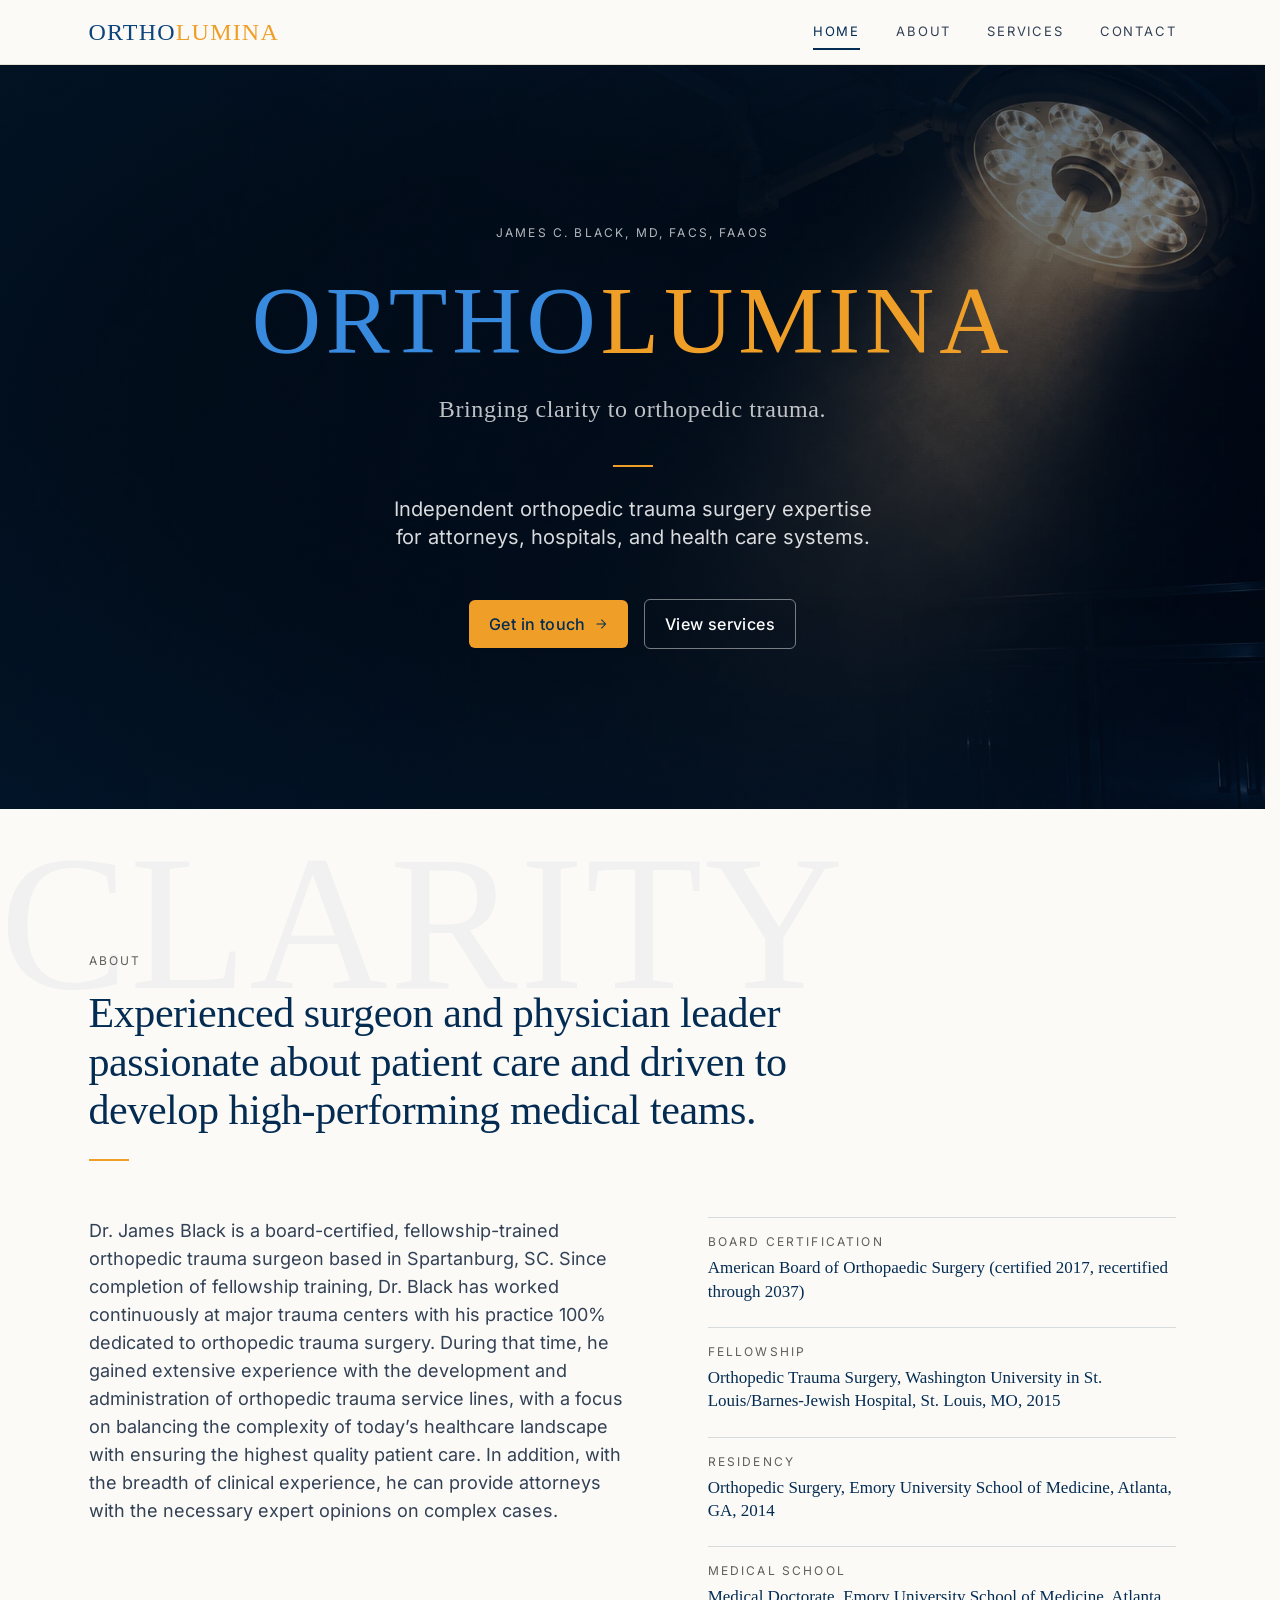
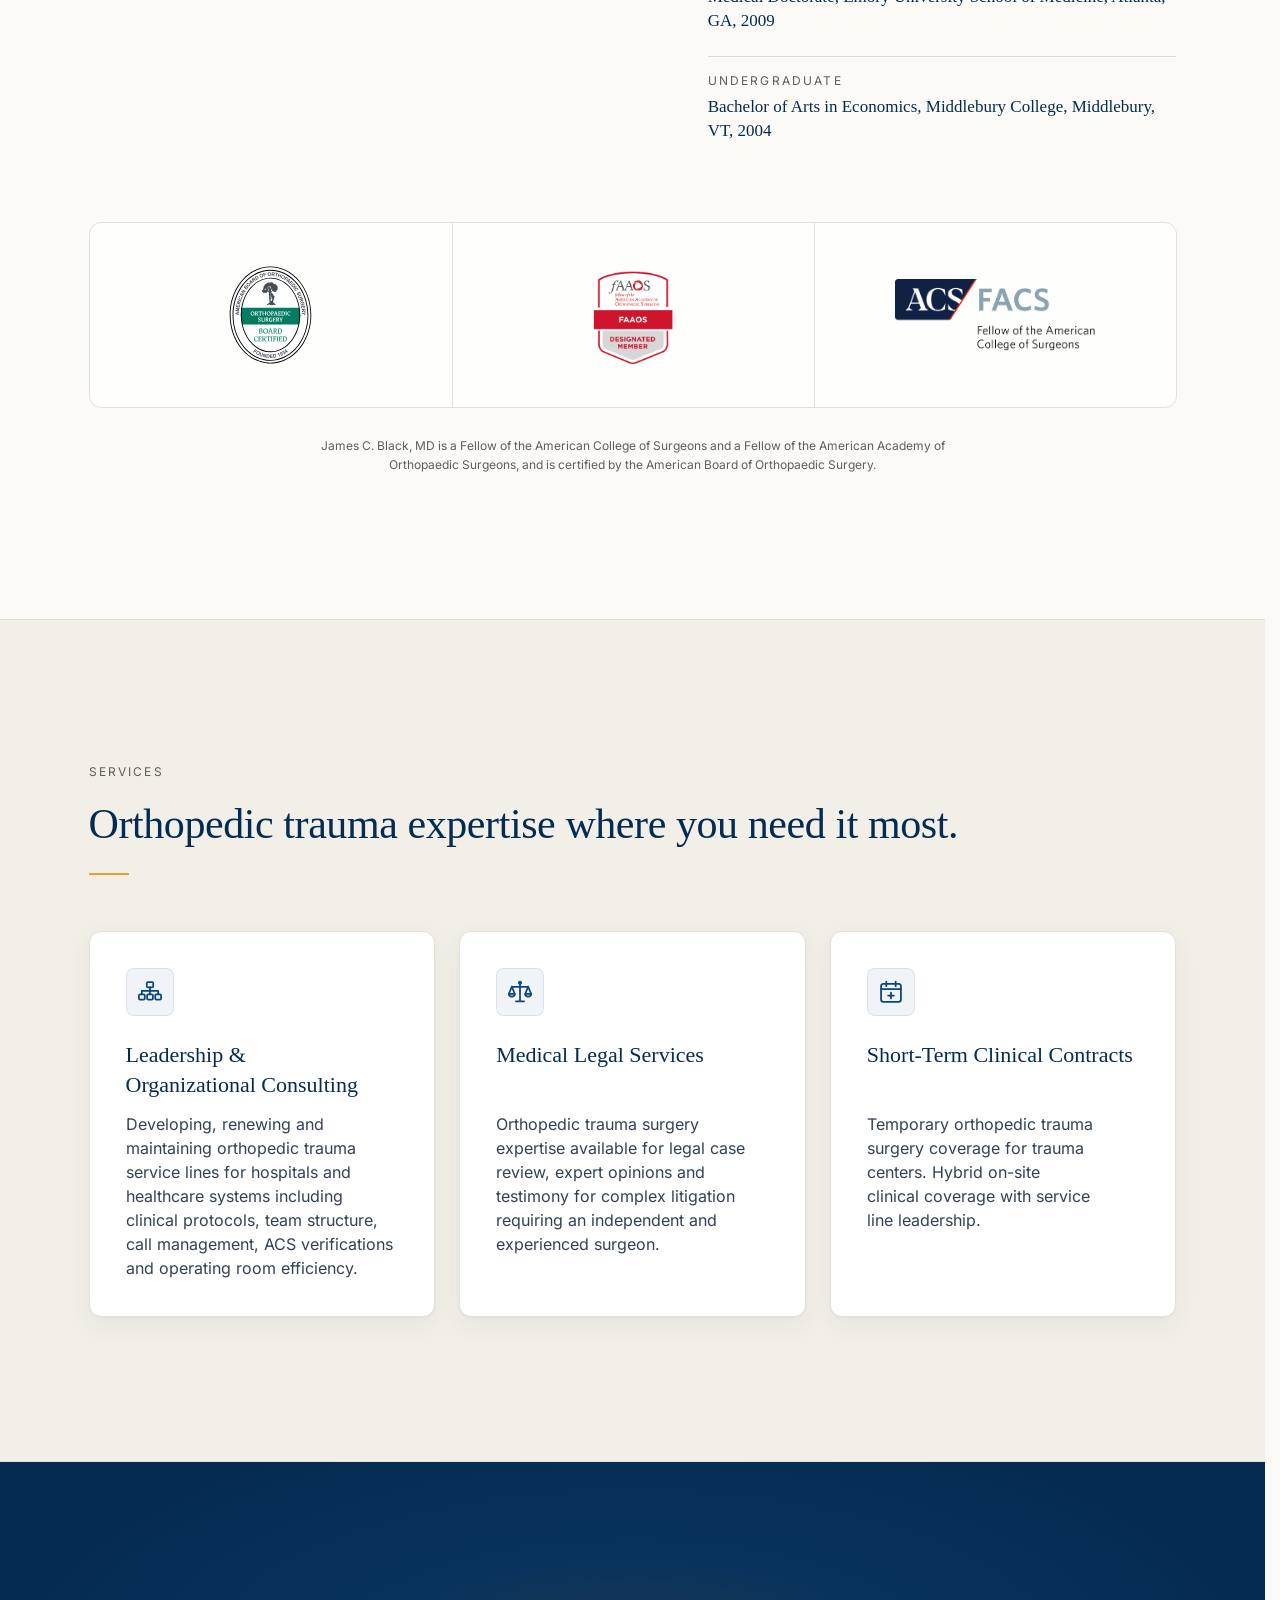
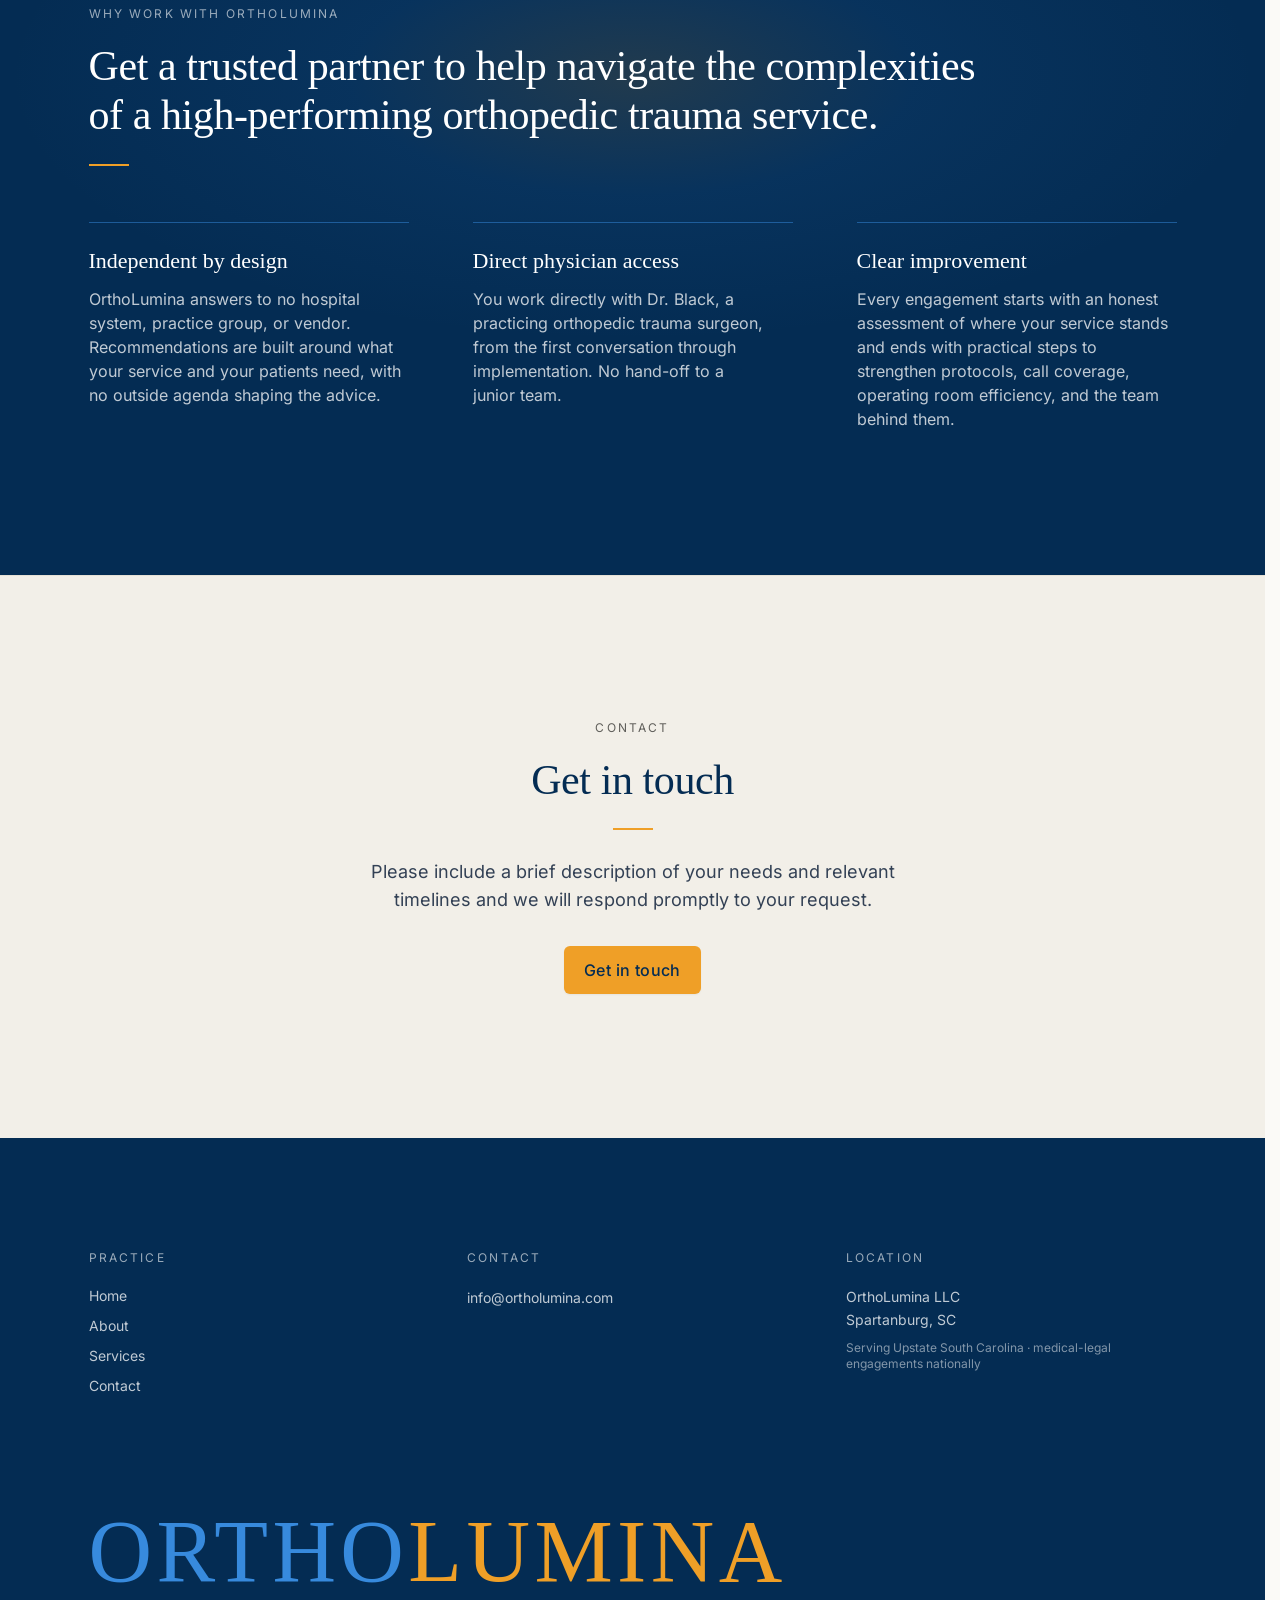
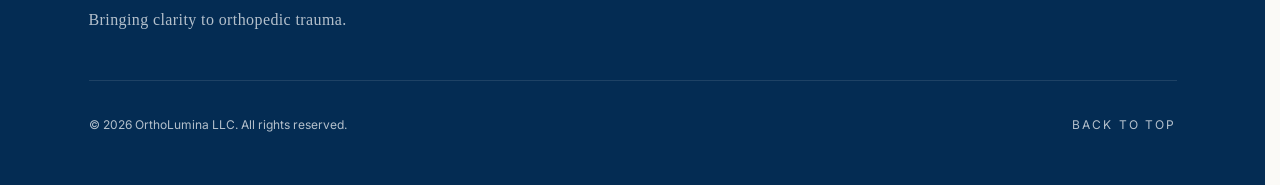
==== commit be1ad673: "Shift home page copy toward consulting New About heading and a reworked Why work with OrthoLumina se" ====
--- a/index.html
+++ b/index.html
@@ -1,6 +1,8 @@
-<!DOCTYPE html><html lang="en"> <head><meta charset="UTF-8"><meta name="viewport" content="width=device-width, initial-scale=1, viewport-fit=cover"><meta name="generator" content="Astro v5.18.2"><link rel="preload" as="image" href="/hero-or.webp" fetchpriority="high"><title>OrthoLumina | Orthopedic Trauma Medical Legal &amp; Consulting</title><meta name="description" content="Independent orthopedic-trauma medical-legal review and testimony for attorneys and insurers nationwide; hospital consulting and short-term clinical coverage based in Spartanburg, South Carolina."><link rel="canonical" href="https://ortholumina.com/"><meta name="theme-color" content="#042C53"><meta name="format-detection" content="telephone=no"><meta property="og:site_name" content="OrthoLumina"><meta property="og:type" content="website"><meta property="og:title" content="OrthoLumina | Orthopedic Trauma Medical Legal &#38; Consulting"><meta property="og:description" content="Independent orthopedic-trauma medical-legal review and testimony for attorneys and insurers nationwide; hospital consulting and short-term clinical coverage based in Spartanburg, South Carolina."><meta property="og:url" content="https://ortholumina.com/"><meta property="og:locale" content="en_US"><meta property="og:image" content="https://ortholumina.com/og-default.jpg"><meta name="twitter:card" content="summary_large_image"><meta name="twitter:title" content="OrthoLumina | Orthopedic Trauma Medical Legal &#38; Consulting"><meta name="twitter:description" content="Independent orthopedic-trauma medical-legal review and testimony for attorneys and insurers nationwide; hospital consulting and short-term clinical coverage based in Spartanburg, South Carolina."><meta name="twitter:image" content="https://ortholumina.com/og-default.jpg"><link rel="icon" type="image/svg+xml" href="/favicon.svg"><script type="application/ld+json">{"@context":"https://schema.org","@graph":[{"@type":"ProfessionalService","@id":"https://ortholumina.com#organization","name":"OrthoLumina LLC","alternateName":"OrthoLumina","url":"https://ortholumina.com","description":"Independent orthopedic trauma surgery expertise for attorneys, hospitals, and health care systems.","slogan":"Bringing clarity to orthopedic trauma.","areaServed":[{"@type":"City","name":"Spartanburg, South Carolina"},{"@type":"AdministrativeArea","name":"Upstate South Carolina"},{"@type":"AdministrativeArea","name":"Spartanburg County"},{"@type":"AdministrativeArea","name":"Greenville County"},{"@type":"AdministrativeArea","name":"Anderson County"},{"@type":"AdministrativeArea","name":"Cherokee County"},{"@type":"AdministrativeArea","name":"Union County"},{"@type":"AdministrativeArea","name":"Pickens County"},{"@type":"AdministrativeArea","name":"Oconee County"},{"@type":"AdministrativeArea","name":"Laurens County"}],"founder":{"@id":"https://ortholumina.com#person"},"employee":{"@id":"https://ortholumina.com#person"},"address":{"@type":"PostalAddress","addressLocality":"Spartanburg","addressRegion":"SC","addressCountry":"US"},"email":"info@ortholumina.com","knowsAbout":["Orthopedic trauma","Medical-legal review and expert opinion","Standard of care review","Hospital service-line consulting","Orthopedic trauma program development"],"hasOfferCatalog":{"@type":"OfferCatalog","name":"OrthoLumina services","itemListElement":[{"@type":"Offer","itemOffered":{"@type":"Service","name":"Leadership & Organizational Consulting","description":"Developing, renewing and maintaining orthopedic trauma service lines for hospitals and healthcare systems including clinical protocols, team structure, call management, ACS verifications and operating room efficiency.","url":"https://ortholumina.com/#services","areaServed":[{"@type":"City","name":"Spartanburg, South Carolina"},{"@type":"AdministrativeArea","name":"Upstate South Carolina"},{"@type":"AdministrativeArea","name":"Spartanburg County"},{"@type":"AdministrativeArea","name":"Greenville County"},{"@type":"AdministrativeArea","name":"Anderson County"},{"@type":"AdministrativeArea","name":"Cherokee County"},{"@type":"AdministrativeArea","name":"Union County"},{"@type":"AdministrativeArea","name":"Pickens County"},{"@type":"AdministrativeArea","name":"Oconee County"},{"@type":"AdministrativeArea","name":"Laurens County"}]}},{"@type":"Offer","itemOffered":{"@type":"Service","name":"Medical Legal Services","description":"Orthopedic trauma surgery expertise available for legal case review, expert opinions and testimony for complex litigation requiring an independent and experienced surgeon.","url":"https://ortholumina.com/#services","areaServed":{"@type":"Country","name":"United States"}}},{"@type":"Offer","itemOffered":{"@type":"Service","name":"Short-Term Clinical Contracts","description":"Temporary orthopedic trauma surgery coverage for trauma centers. Hybrid on-site clinical coverage with service line leadership.","url":"https://ortholumina.com/#services","areaServed":[{"@type":"City","name":"Spartanburg, South Carolina"},{"@type":"AdministrativeArea","name":"Upstate South Carolina"},{"@type":"AdministrativeArea","name":"Spartanburg County"},{"@type":"AdministrativeArea","name":"Greenville County"},{"@type":"AdministrativeArea","name":"Anderson County"},{"@type":"AdministrativeArea","name":"Cherokee County"},{"@type":"AdministrativeArea","name":"Union County"},{"@type":"AdministrativeArea","name":"Pickens County"},{"@type":"AdministrativeArea","name":"Oconee County"},{"@type":"AdministrativeArea","name":"Laurens County"}]}}]}},{"@type":"Person","@id":"https://ortholumina.com#person","name":"Dr. James Black","jobTitle":"Orthopedic Trauma Surgeon","worksFor":{"@id":"https://ortholumina.com#organization"},"url":"https://ortholumina.com/#about","alumniOf":[{"@type":"CollegeOrUniversity","name":"Middlebury College"},{"@type":"CollegeOrUniversity","name":"Emory University School of Medicine"},{"@type":"CollegeOrUniversity","name":"Washington University School of Medicine in St. Louis"}],"hasCredential":[{"@type":"EducationalOccupationalCredential","credentialCategory":"Board Certification","name":"American Board of Orthopaedic Surgery"},{"@type":"EducationalOccupationalCredential","credentialCategory":"Fellowship","name":"Fellow, American Academy of Orthopaedic Surgeons"},{"@type":"EducationalOccupationalCredential","credentialCategory":"Fellowship","name":"Fellow, American College of Surgeons"}],"memberOf":[{"@type":"Organization","name":"American Academy of Orthopaedic Surgeons"},{"@type":"Organization","name":"American College of Surgeons"}]},{"@type":"WebSite","@id":"https://ortholumina.com#website","url":"https://ortholumina.com","name":"OrthoLumina","publisher":{"@id":"https://ortholumina.com#organization"},"inLanguage":"en-US"},{"@type":"WebPage","url":"https://ortholumina.com/","isPartOf":{"@id":"https://ortholumina.com#website"},"about":{"@id":"https://ortholumina.com#organization"}}]}</script><link rel="stylesheet" href="/_astro/contact.BR3j0aK0.css"></head> <body class> <script>(function(){var root=document.documentElement;root.classList.add("js");var reduce=window.matchMedia&&window.matchMedia("(prefers-reduced-motion: reduce)").matches;if(!reduce&&"IntersectionObserver"in window){root.classList.add("motion");setTimeout(function(){if(!window.__olRevealReady)root.classList.remove("motion")},2500)}if(!window.location.hash){try{window.scrollTo(0,0)}catch(_){}}})();</script> <a href="#main" class="sr-only focus:not-sr-only focus:fixed focus:top-2 focus:left-2 focus:z-[60] focus:bg-navy-dark focus:text-white focus:px-4 focus:py-2 focus:rounded">
+<!DOCTYPE html><html lang="en"> <head><meta charset="UTF-8"><meta name="viewport" content="width=device-width, initial-scale=1, viewport-fit=cover"><meta name="generator" content="Astro v5.18.2"><link rel="preload" as="image" href="/hero-or.webp" fetchpriority="high"><title>OrthoLumina | Orthopedic Trauma Medical Legal &amp; Consulting</title><meta name="description" content="Independent orthopedic-trauma medical-legal review and testimony for attorneys and insurers nationwide; hospital consulting and short-term clinical coverage based in Spartanburg, South Carolina."><link rel="canonical" href="https://ortholumina.com/"><meta name="theme-color" content="#042C53"><meta name="format-detection" content="telephone=no"><meta property="og:site_name" content="OrthoLumina"><meta property="og:type" content="website"><meta property="og:title" content="OrthoLumina | Orthopedic Trauma Medical Legal &#38; Consulting"><meta property="og:description" content="Independent orthopedic-trauma medical-legal review and testimony for attorneys and insurers nationwide; hospital consulting and short-term clinical coverage based in Spartanburg, South Carolina."><meta property="og:url" content="https://ortholumina.com/"><meta property="og:locale" content="en_US"><meta property="og:image" content="https://ortholumina.com/og-default.jpg"><meta name="twitter:card" content="summary_large_image"><meta name="twitter:title" content="OrthoLumina | Orthopedic Trauma Medical Legal &#38; Consulting"><meta name="twitter:description" content="Independent orthopedic-trauma medical-legal review and testimony for attorneys and insurers nationwide; hospital consulting and short-term clinical coverage based in Spartanburg, South Carolina."><meta name="twitter:image" content="https://ortholumina.com/og-default.jpg"><link rel="icon" type="image/svg+xml" href="/favicon.svg"><script type="application/ld+json">{"@context":"https://schema.org","@graph":[{"@type":"ProfessionalService","@id":"https://ortholumina.com#organization","name":"OrthoLumina LLC","alternateName":"OrthoLumina","url":"https://ortholumina.com","description":"Independent orthopedic trauma surgery expertise for attorneys, hospitals, and health care systems.","slogan":"Bringing clarity to orthopedic trauma.","areaServed":[{"@type":"City","name":"Spartanburg, South Carolina"},{"@type":"AdministrativeArea","name":"Upstate South Carolina"},{"@type":"AdministrativeArea","name":"Spartanburg County"},{"@type":"AdministrativeArea","name":"Greenville County"},{"@type":"AdministrativeArea","name":"Anderson County"},{"@type":"AdministrativeArea","name":"Cherokee County"},{"@type":"AdministrativeArea","name":"Union County"},{"@type":"AdministrativeArea","name":"Pickens County"},{"@type":"AdministrativeArea","name":"Oconee County"},{"@type":"AdministrativeArea","name":"Laurens County"}],"founder":{"@id":"https://ortholumina.com#person"},"employee":{"@id":"https://ortholumina.com#person"},"address":{"@type":"PostalAddress","addressLocality":"Spartanburg","addressRegion":"SC","addressCountry":"US"},"email":"info@ortholumina.com","knowsAbout":["Orthopedic trauma","Medical-legal review and expert opinion","Standard of care review","Hospital service-line consulting","Orthopedic trauma program development"],"hasOfferCatalog":{"@type":"OfferCatalog","name":"OrthoLumina services","itemListElement":[{"@type":"Offer","itemOffered":{"@type":"Service","name":"Leadership & Organizational Consulting","description":"Developing, renewing and maintaining orthopedic trauma service lines for hospitals and healthcare systems including clinical protocols, team structure, call management, ACS verifications and operating room efficiency.","url":"https://ortholumina.com/#services","areaServed":[{"@type":"City","name":"Spartanburg, South Carolina"},{"@type":"AdministrativeArea","name":"Upstate South Carolina"},{"@type":"AdministrativeArea","name":"Spartanburg County"},{"@type":"AdministrativeArea","name":"Greenville County"},{"@type":"AdministrativeArea","name":"Anderson County"},{"@type":"AdministrativeArea","name":"Cherokee County"},{"@type":"AdministrativeArea","name":"Union County"},{"@type":"AdministrativeArea","name":"Pickens County"},{"@type":"AdministrativeArea","name":"Oconee County"},{"@type":"AdministrativeArea","name":"Laurens County"}]}},{"@type":"Offer","itemOffered":{"@type":"Service","name":"Medical Legal Services","description":"Orthopedic trauma surgery expertise available for legal case review, expert opinions and testimony for complex litigation requiring an independent and experienced surgeon.","url":"https://ortholumina.com/#services","areaServed":{"@type":"Country","name":"United States"}}},{"@type":"Offer","itemOffered":{"@type":"Service","name":"Short-Term Clinical Contracts","description":"Temporary orthopedic trauma surgery coverage for trauma centers. Hybrid on-site clinical coverage with service line leadership.","url":"https://ortholumina.com/#services","areaServed":[{"@type":"City","name":"Spartanburg, South Carolina"},{"@type":"AdministrativeArea","name":"Upstate South Carolina"},{"@type":"AdministrativeArea","name":"Spartanburg County"},{"@type":"AdministrativeArea","name":"Greenville County"},{"@type":"AdministrativeArea","name":"Anderson County"},{"@type":"AdministrativeArea","name":"Cherokee County"},{"@type":"AdministrativeArea","name":"Union County"},{"@type":"AdministrativeArea","name":"Pickens County"},{"@type":"AdministrativeArea","name":"Oconee County"},{"@type":"AdministrativeArea","name":"Laurens County"}]}}]}},{"@type":"Person","@id":"https://ortholumina.com#person","name":"Dr. James Black","jobTitle":"Orthopedic Trauma Surgeon","worksFor":{"@id":"https://ortholumina.com#organization"},"url":"https://ortholumina.com/#about","alumniOf":[{"@type":"CollegeOrUniversity","name":"Middlebury College"},{"@type":"CollegeOrUniversity","name":"Emory University School of Medicine"},{"@type":"CollegeOrUniversity","name":"Washington University School of Medicine in St. Louis"}],"hasCredential":[{"@type":"EducationalOccupationalCredential","credentialCategory":"Board Certification","name":"American Board of Orthopaedic Surgery"},{"@type":"EducationalOccupationalCredential","credentialCategory":"Fellowship","name":"Fellow, American Academy of Orthopaedic Surgeons"},{"@type":"EducationalOccupationalCredential","credentialCategory":"Fellowship","name":"Fellow, American College of Surgeons"}],"memberOf":[{"@type":"Organization","name":"American Academy of Orthopaedic Surgeons"},{"@type":"Organization","name":"American College of Surgeons"}]},{"@type":"WebSite","@id":"https://ortholumina.com#website","url":"https://ortholumina.com","name":"OrthoLumina","publisher":{"@id":"https://ortholumina.com#organization"},"inLanguage":"en-US"},{"@type":"WebPage","url":"https://ortholumina.com/","isPartOf":{"@id":"https://ortholumina.com#website"},"about":{"@id":"https://ortholumina.com#organization"}}]}</script><link rel="stylesheet" href="/_astro/contact.DwTFnFYc.css"></head> <body class> <script>(function(){var root=document.documentElement;root.classList.add("js");var reduce=window.matchMedia&&window.matchMedia("(prefers-reduced-motion: reduce)").matches;if(!reduce&&"IntersectionObserver"in window){root.classList.add("motion");setTimeout(function(){if(!window.__olRevealReady)root.classList.remove("motion")},2500)}if(!window.location.hash){try{window.scrollTo(0,0)}catch(_){}}})();</script> <a href="#main" class="sr-only focus:not-sr-only focus:fixed focus:top-2 focus:left-2 focus:z-[60] focus:bg-navy-dark focus:text-white focus:px-4 focus:py-2 focus:rounded">
 Skip to content
-</a> <header id="site-header" class="site-header sticky top-0 z-40 w-full border-b border-hairline bg-surface/90 backdrop-blur supports-[backdrop-filter]:bg-surface/75">   <div class="container-page flex h-14 md:h-16 items-center justify-between gap-3"> <a href="/" class="no-underline focus-visible:shadow-focus rounded-sm min-w-0 flex-shrink" aria-label="OrthoLumina home"> <div class="inline-block max-w-full " aria-label="OrthoLumina"> <span class="block whitespace-nowrap font-display uppercase tracking-wordmark leading-none text-lg sm:text-xl md:text-2xl" aria-hidden="true"> <span class="text-navy">ORTHO</span><span class="text-amber">LUMINA</span> </span> </div> </a>  <nav aria-label="Primary" class="hidden md:block"> <ul class="flex items-center gap-9"> <li> <a href="/" aria-current="page" data-nav-link class="nav-link is-active"> Home </a> </li><li> <a href="/#about" data-nav-link class="nav-link"> About </a> </li><li> <a href="/#services" data-nav-link class="nav-link"> Services </a> </li><li> <a href="/contact" data-nav-link class="nav-link"> Contact </a> </li> </ul> </nav> <button type="button" id="mobile-nav-toggle" class="nav-toggle-pending md:hidden inline-flex h-11 w-11 flex-none items-center justify-center rounded-md text-navy-dark hover:bg-navy/[0.06] focus-visible:shadow-focus" aria-expanded="false" aria-controls="mobile-nav-drawer" aria-label="Open menu"> <svg width="22" height="22" viewBox="0 0 24 24" fill="none" aria-hidden="true"> <path d="M4 7h16M4 12h16M4 17h16" stroke="currentColor" stroke-width="1.75" stroke-linecap="round"></path> </svg> </button> </div> </header>  <div id="mobile-nav-drawer" class="md:hidden fixed inset-0 z-50 hidden" role="dialog" aria-modal="true" aria-label="Site navigation"> <div id="mobile-nav-backdrop" class="absolute inset-0 bg-navy-dark/60"></div> <div class="absolute inset-y-0 right-0 w-[86%] max-w-sm bg-surface shadow-xl flex flex-col" style="height: 100dvh;"> <div class="flex-none flex items-center justify-between h-14 px-5 sm:px-6 border-b border-hairline"> <div class="inline-block max-w-full " aria-label="OrthoLumina"> <span class="block whitespace-nowrap font-display uppercase tracking-wordmark leading-none text-lg sm:text-xl md:text-2xl" aria-hidden="true"> <span class="text-navy">ORTHO</span><span class="text-amber">LUMINA</span> </span> </div> <button type="button" id="mobile-nav-close" class="inline-flex h-11 w-11 flex-none items-center justify-center rounded-md text-navy-dark hover:bg-navy/[0.06] focus-visible:shadow-focus" aria-label="Close menu"> <svg width="22" height="22" viewBox="0 0 24 24" fill="none" aria-hidden="true"> <path d="M6 6l12 12M18 6l-12 12" stroke="currentColor" stroke-width="1.75" stroke-linecap="round"></path> </svg> </button> </div> <nav aria-label="Primary mobile navigation" class="flex-1 min-h-0 overflow-y-auto px-5 sm:px-6 py-6"> <ul class="flex flex-col gap-1"> <li> <a href="/" aria-current="page" data-nav-link class="drawer-link is-active"> Home </a> </li><li> <a href="/#about" data-nav-link class="drawer-link"> About </a> </li><li> <a href="/#services" data-nav-link class="drawer-link"> Services </a> </li><li> <a href="/contact" data-nav-link class="drawer-link"> Contact </a> </li> </ul> </nav> </div> </div> <script>(function(){const toggle=document.getElementById("mobile-nav-toggle");const drawer=document.getElementById("mobile-nav-drawer");const backdrop=document.getElementById("mobile-nav-backdrop");const closeBtn=document.getElementById("mobile-nav-close");if(!toggle||!drawer)return;const FOCUSABLE='a[href], button:not([disabled]), input:not([disabled]), select:not([disabled]), textarea:not([disabled]), [tabindex]:not([tabindex="-1"])';let previouslyFocused=null;let isOpen=false;toggle.classList.remove("nav-toggle-pending");function claimHistory(tag){if(window.__orthoOverlayEntry)return;try{history.pushState({orthoOverlay:tag},"",location.href);window.__orthoOverlayEntry=true}catch(_){}}function releaseHistory(consume){if(!window.__orthoOverlayEntry)return;window.__orthoOverlayEntry=false;if(consume){try{history.back()}catch(_){}}}function unlockBody(){document.documentElement.classList.remove("scroll-locked")}function open(){if(isOpen)return;isOpen=true;previouslyFocused=document.activeElement;drawer.classList.remove("hidden");toggle.setAttribute("aria-expanded","true");document.documentElement.classList.add("scroll-locked");claimHistory("nav");const firstLink=drawer.querySelector(FOCUSABLE);if(firstLink&&firstLink.focus)firstLink.focus()}function close(fromHistory){if(!isOpen)return;isOpen=false;drawer.classList.add("hidden");toggle.setAttribute("aria-expanded","false");unlockBody();releaseHistory(!fromHistory);if(previouslyFocused&&previouslyFocused.focus)previouslyFocused.focus()}function closeForHandoff(){if(!isOpen)return;isOpen=false;drawer.classList.add("hidden");toggle.setAttribute("aria-expanded","false");unlockBody();if(toggle.focus)toggle.focus()}const closeFromUi=function(){close(false)};toggle.addEventListener("click",open);if(closeBtn)closeBtn.addEventListener("click",closeFromUi);if(backdrop)backdrop.addEventListener("click",closeFromUi);drawer.addEventListener("click",function(e){const t=e.target&&e.target.closest?e.target.closest("a"):null;if(!t)return;if(t.getAttribute("href")==="/contact"){closeForHandoff();return}if(t.origin===location.origin&&t.pathname===location.pathname&&window.__olNavTo){e.preventDefault();isOpen=false;drawer.classList.add("hidden");toggle.setAttribute("aria-expanded","false");unlockBody();const claimed=!!window.__orthoOverlayEntry;window.__orthoOverlayEntry=false;window.__olNavTo(t,{replace:claimed});return}close(false)});window.addEventListener("popstate",function(){if(isOpen)close(true)});window.addEventListener("resize",function(){if(isOpen&&getComputedStyle(drawer).display==="none")close(false)},{passive:true});document.addEventListener("keydown",function(e){if(!isOpen)return;if(e.key==="Escape"){close(false);return}if(e.key!=="Tab")return;const items=Array.prototype.filter.call(drawer.querySelectorAll(FOCUSABLE),function(el){return el.offsetWidth>0||el.offsetHeight>0});if(!items.length)return;const first=items[0];const last=items[items.length-1];if(e.shiftKey&&document.activeElement===first){e.preventDefault();last.focus()}else if(!e.shiftKey&&document.activeElement===last){e.preventDefault();first.focus()}})})();(function(){const header=document.getElementById("site-header");const reduce=window.matchMedia&&window.matchMedia("(prefers-reduced-motion: reduce)").matches;function navTo(link,opts){const hash=link.hash;const target=hash?document.getElementById(decodeURIComponent(hash.slice(1))):document.querySelector('[data-spy="/"]')||document.getElementById("main");if(!target)return false;const url=hash||link.pathname;try{if(opts&&opts.replace||location.pathname+location.hash===url){history.replaceState(null,"",url)}else{history.pushState(null,"",url)}}catch(_){}const behavior=reduce?"auto":"smooth";if(hash)target.scrollIntoView({behavior,block:"start"});else window.scrollTo({top:0,behavior});if(!target.hasAttribute("tabindex"))target.setAttribute("tabindex","-1");target.focus({preventScroll:true});return true}window.__olNavTo=navTo;document.addEventListener("click",function(e){if(e.defaultPrevented||e.button!==0)return;if(e.metaKey||e.ctrlKey||e.shiftKey||e.altKey)return;const a=e.target&&e.target.closest?e.target.closest("a[href]"):null;if(!a||a.target==="_blank"||a.hasAttribute("download"))return;if(a.origin!==location.origin||a.pathname!==location.pathname)return;if(a.getAttribute("href")==="#main")return;if(navTo(a))e.preventDefault()});let spies=[];let links=[];let current=null;let ticking=false;function setActive(href){if(href===current)return;current=href;links.forEach(function(l){l.classList.toggle("is-active",l.getAttribute("href")===href)})}function update(){ticking=false;if(document.documentElement.classList.contains("scroll-locked"))return;const y=window.scrollY||window.pageYOffset;if(header)header.classList.toggle("is-scrolled",y>4);if(!spies.length)return;const line=(header?header.offsetHeight:0)+window.innerHeight*.33;let active=spies[0];for(let i=0;i<spies.length;i++){if(spies[i].getBoundingClientRect().top<=line)active=spies[i]}const atBottom=window.innerHeight+y>=document.documentElement.scrollHeight-2;if(atBottom)active=spies[spies.length-1];setActive(active.getAttribute("data-spy"))}function schedule(){if(ticking)return;ticking=true;requestAnimationFrame(update)}function init(){spies=Array.prototype.slice.call(document.querySelectorAll("[data-spy]"));links=Array.prototype.slice.call(document.querySelectorAll("[data-nav-link]"));window.addEventListener("scroll",schedule,{passive:true});window.addEventListener("resize",schedule,{passive:true});window.addEventListener("load",schedule);update()}if(document.readyState==="loading"){document.addEventListener("DOMContentLoaded",init)}else{init()}})();</script>  <div id="contact-panel" class="fixed inset-0 z-50 hidden" role="dialog" aria-modal="true" aria-labelledby="contact-panel-title"> <div id="contact-panel-backdrop" class="absolute inset-0 bg-navy-dark/60 opacity-0 transition-opacity duration-300"></div> <div id="contact-panel-sheet" class="absolute inset-y-0 right-0 w-full sm:w-[92%] md:max-w-xl bg-surface shadow-2xl flex flex-col translate-x-full transition-transform duration-300 ease-out motion-reduce:transition-none" style="height: 100dvh;"> <div class="flex-none flex items-start justify-between gap-4 px-5 sm:px-8 pt-6 pb-5 border-b border-hairline"> <div class="min-w-0"> <p class="eyebrow mb-2">Contact</p> <h2 id="contact-panel-title" class="!text-xl sm:!text-2xl">
+</a> <header id="site-header" class="site-header sticky top-0 z-40 w-full border-b border-hairline bg-surface/90 backdrop-blur supports-[backdrop-filter]:bg-surface/75">   <div class="container-page flex h-14 md:h-16 items-center justify-between gap-3"> <a href="/" class="no-underline focus-visible:shadow-focus rounded-sm min-w-0 flex-shrink" aria-label="OrthoLumina home"> <div class="inline-block max-w-full " aria-label="OrthoLumina"> <span class="block whitespace-nowrap font-display uppercase tracking-wordmark leading-none text-lg sm:text-xl md:text-2xl" aria-hidden="true"> <span class="text-navy">ORTHO</span><span class="text-amber">LUMINA</span> </span> </div> </a>  <nav aria-label="Primary" class="hidden md:block"> <ul class="flex items-center gap-9"> <li> <a href="/" aria-current="page" data-nav-link class="nav-link is-active"> Home </a> </li><li> <a href="/#about" data-nav-link class="nav-link"> About </a> </li><li> <a href="/#services" data-nav-link class="nav-link"> Services </a> </li><li> <a href="/contact" data-nav-link class="nav-link"> Contact </a> </li> </ul> </nav> <button type="button" id="mobile-nav-toggle" class="nav-toggle-pending md:hidden inline-flex h-11 w-11 flex-none items-center justify-center rounded-md text-navy-dark [@media(hover:hover)]:hover:bg-navy/[0.06] focus-visible:shadow-focus" aria-expanded="false" aria-controls="mobile-nav-drawer" aria-label="Open menu"> <svg width="22" height="22" viewBox="0 0 24 24" fill="none" aria-hidden="true"> <path d="M4 7h16M4 12h16M4 17h16" stroke="currentColor" stroke-width="1.75" stroke-linecap="round"></path> </svg> </button> </div> </header>  <div id="mobile-nav-drawer" class="md:hidden fixed inset-0 z-50 hidden" role="dialog" aria-modal="true" aria-label="Site navigation">  <div class="drawer-panel absolute inset-0 bg-surface flex flex-col" style="height: 100dvh;"> <div class="flex-none flex items-center justify-between h-14 px-5 sm:px-6 border-b border-hairline"> <div class="inline-block max-w-full " aria-label="OrthoLumina"> <span class="block whitespace-nowrap font-display uppercase tracking-wordmark leading-none text-lg sm:text-xl md:text-2xl" aria-hidden="true"> <span class="text-navy">ORTHO</span><span class="text-amber">LUMINA</span> </span> </div>  <button type="button" id="mobile-nav-close" class="inline-flex h-11 w-11 flex-none items-center justify-center rounded-md text-navy-dark [@media(hover:hover)]:hover:bg-navy/[0.06] focus-visible:shadow-focus" aria-label="Close menu"> <svg width="22" height="22" viewBox="0 0 24 24" fill="none" aria-hidden="true"> <path d="M6 6l12 12M18 6l-12 12" stroke="currentColor" stroke-width="1.75" stroke-linecap="round"></path> </svg> </button> </div>  <div class="drawer-body flex-1 min-h-0 overflow-y-auto flex flex-col"> <nav aria-label="Primary mobile navigation" class="px-5 sm:px-6 pt-8 pb-6"> <ul class="flex flex-col gap-1"> <li> <a href="/" aria-current="page" data-nav-link class="drawer-link is-active"> Home </a> </li><li> <a href="/#about" data-nav-link class="drawer-link"> About </a> </li><li> <a href="/#services" data-nav-link class="drawer-link"> Services </a> </li><li> <a href="/contact" data-nav-link class="drawer-link"> Contact </a> </li> </ul> </nav>  <div class="mt-auto mx-5 sm:mx-6 pt-6 border-t border-hairline" style="padding-bottom: max(2rem, calc(env(safe-area-inset-bottom) + 1.25rem));"> <a href="/contact" class="btn-primary no-underline w-full">
+Get in touch
+<svg width="14" height="14" viewBox="0 0 24 24" fill="none" aria-hidden="true"> <path d="M5 12h14M13 5l7 7-7 7" stroke="currentColor" stroke-width="1.75" stroke-linecap="round" stroke-linejoin="round"></path> </svg> </a> <p class="mt-5 text-center"> <a href="mailto:info@ortholumina.com" class="inline-block py-1 font-sans text-base text-navy hover:text-navy-dark break-all"> info@ortholumina.com </a> </p> </div> </div> </div> </div> <script>(function(){const toggle=document.getElementById("mobile-nav-toggle");const drawer=document.getElementById("mobile-nav-drawer");const backdrop=document.getElementById("mobile-nav-backdrop");const closeBtn=document.getElementById("mobile-nav-close");if(!toggle||!drawer)return;const FOCUSABLE='a[href], button:not([disabled]), input:not([disabled]), select:not([disabled]), textarea:not([disabled]), [tabindex]:not([tabindex="-1"])';let previouslyFocused=null;let isOpen=false;toggle.classList.remove("nav-toggle-pending");function claimHistory(tag){if(window.__orthoOverlayEntry)return;try{history.pushState({orthoOverlay:tag},"",location.href);window.__orthoOverlayEntry=true}catch(_){}}function releaseHistory(consume){if(!window.__orthoOverlayEntry)return;window.__orthoOverlayEntry=false;if(consume){try{history.back()}catch(_){}}}function unlockBody(){document.documentElement.classList.remove("scroll-locked")}function open(){if(isOpen)return;isOpen=true;previouslyFocused=document.activeElement;drawer.classList.remove("hidden");void drawer.offsetWidth;drawer.classList.add("is-open");toggle.setAttribute("aria-expanded","true");document.documentElement.classList.add("scroll-locked");claimHistory("nav");const firstLink=drawer.querySelector(FOCUSABLE);if(firstLink&&firstLink.focus)firstLink.focus()}function hideDrawer(){isOpen=false;drawer.classList.remove("is-open");drawer.classList.add("hidden");toggle.setAttribute("aria-expanded","false");unlockBody()}function close(fromHistory){if(!isOpen)return;hideDrawer();releaseHistory(!fromHistory);if(previouslyFocused&&previouslyFocused.focus)previouslyFocused.focus()}function closeForHandoff(){if(!isOpen)return;hideDrawer();if(toggle.focus)toggle.focus()}const closeFromUi=function(){close(false)};toggle.addEventListener("click",open);if(closeBtn)closeBtn.addEventListener("click",closeFromUi);if(backdrop)backdrop.addEventListener("click",closeFromUi);drawer.addEventListener("click",function(e){const t=e.target&&e.target.closest?e.target.closest("a"):null;if(!t)return;if(t.getAttribute("href")==="/contact"&&document.getElementById("contact-panel")){closeForHandoff();return}if(t.origin===location.origin&&t.pathname===location.pathname&&window.__olNavTo){e.preventDefault();hideDrawer();const claimed=!!window.__orthoOverlayEntry;window.__orthoOverlayEntry=false;window.__olNavTo(t,{replace:claimed});return}close(false)});window.addEventListener("popstate",function(){if(isOpen)close(true)});window.addEventListener("resize",function(){if(isOpen&&getComputedStyle(drawer).display==="none")close(false)},{passive:true});document.addEventListener("keydown",function(e){if(!isOpen)return;if(e.key==="Escape"){close(false);return}if(e.key!=="Tab")return;const items=Array.prototype.filter.call(drawer.querySelectorAll(FOCUSABLE),function(el){return el.offsetWidth>0||el.offsetHeight>0});if(!items.length)return;const first=items[0];const last=items[items.length-1];if(e.shiftKey&&document.activeElement===first){e.preventDefault();last.focus()}else if(!e.shiftKey&&document.activeElement===last){e.preventDefault();first.focus()}})})();(function(){const header=document.getElementById("site-header");const reduce=window.matchMedia&&window.matchMedia("(prefers-reduced-motion: reduce)").matches;function navTo(link,opts){const hash=link.hash;const target=hash?document.getElementById(decodeURIComponent(hash.slice(1))):document.querySelector('[data-spy="/"]')||document.getElementById("main");if(!target)return false;const url=hash||link.pathname;try{if(opts&&opts.replace||location.pathname+location.hash===url){history.replaceState(null,"",url)}else{history.pushState(null,"",url)}}catch(_){}const behavior=reduce?"auto":"smooth";if(hash)target.scrollIntoView({behavior,block:"start"});else window.scrollTo({top:0,behavior});if(!target.hasAttribute("tabindex"))target.setAttribute("tabindex","-1");target.focus({preventScroll:true});return true}window.__olNavTo=navTo;document.addEventListener("click",function(e){if(e.defaultPrevented||e.button!==0)return;if(e.metaKey||e.ctrlKey||e.shiftKey||e.altKey)return;const a=e.target&&e.target.closest?e.target.closest("a[href]"):null;if(!a||a.target==="_blank"||a.hasAttribute("download"))return;if(a.origin!==location.origin||a.pathname!==location.pathname)return;if(a.getAttribute("href")==="#main")return;if(navTo(a))e.preventDefault()});let spies=[];let links=[];let current=null;let ticking=false;function setActive(href){if(href===current)return;current=href;links.forEach(function(l){l.classList.toggle("is-active",l.getAttribute("href")===href)})}function update(){ticking=false;if(document.documentElement.classList.contains("scroll-locked"))return;const y=window.scrollY||window.pageYOffset;if(header)header.classList.toggle("is-scrolled",y>4);if(!spies.length)return;const line=(header?header.offsetHeight:0)+window.innerHeight*.33;let active=spies[0];for(let i=0;i<spies.length;i++){if(spies[i].getBoundingClientRect().top<=line)active=spies[i]}const atBottom=window.innerHeight+y>=document.documentElement.scrollHeight-2;if(atBottom)active=spies[spies.length-1];setActive(active.getAttribute("data-spy"))}function schedule(){if(ticking)return;ticking=true;requestAnimationFrame(update)}function init(){spies=Array.prototype.slice.call(document.querySelectorAll("[data-spy]"));links=Array.prototype.slice.call(document.querySelectorAll("[data-nav-link]"));window.addEventListener("scroll",schedule,{passive:true});window.addEventListener("resize",schedule,{passive:true});window.addEventListener("load",schedule);update()}if(document.readyState==="loading"){document.addEventListener("DOMContentLoaded",init)}else{init()}})();</script>  <div id="contact-panel" class="fixed inset-0 z-50 hidden" role="dialog" aria-modal="true" aria-labelledby="contact-panel-title"> <div id="contact-panel-backdrop" class="absolute inset-0 bg-navy-dark/60 opacity-0 transition-opacity duration-300"></div> <div id="contact-panel-sheet" class="absolute inset-y-0 right-0 w-full sm:w-[92%] md:max-w-xl bg-surface shadow-2xl flex flex-col translate-x-full transition-transform duration-300 ease-out motion-reduce:transition-none" style="height: 100dvh;"> <div class="flex-none flex items-start justify-between gap-4 px-5 sm:px-8 pt-6 pb-5 border-b border-hairline"> <div class="min-w-0"> <p class="eyebrow mb-2">Contact</p> <h2 id="contact-panel-title" class="!text-xl sm:!text-2xl">
 Get in touch.
 </h2> </div> <button type="button" id="contact-panel-close" class="inline-flex h-11 w-11 flex-none items-center justify-center rounded-md text-navy-dark hover:bg-navy/[0.06] focus-visible:shadow-focus" aria-label="Close contact panel"> <svg width="22" height="22" viewBox="0 0 24 24" fill="none" aria-hidden="true"> <path d="M6 6l12 12M18 6l-12 12" stroke="currentColor" stroke-width="1.75" stroke-linecap="round"></path> </svg> </button> </div> <div class="flex-1 min-h-0 overflow-y-auto px-5 sm:px-8 py-6 sm:py-8">  <p class="text-sm sm:text-base text-ink-soft leading-relaxed"> Please include a brief description of your needs and relevant timelines and we will respond promptly to your request. </p> <dl class="mt-7 space-y-4"> <div> <dt class="text-[0.7rem] sm:text-xs uppercase tracking-[0.18em] text-brand-gray mb-1">Email</dt> <dd> <a href="mailto:info@ortholumina.com" class="text-navy hover:text-navy-dark inline-block py-0.5 break-all"> info@ortholumina.com </a> </dd> </div>  </dl> <div class="rounded-md border border-amber/40 bg-amber/[0.06] p-4 text-xs sm:text-sm text-ink-soft leading-relaxed mt-6"> <strong class="text-navy-dark">Confidentiality:</strong> Do not send any
   sensitive case information through this form.
@@ -22,9 +24,9 @@
 Get in touch
 <svg width="14" height="14" viewBox="0 0 24 24" fill="none" aria-hidden="true"> <path d="M5 12h14M13 5l7 7-7 7" stroke="currentColor" stroke-width="1.75" stroke-linecap="round" stroke-linejoin="round"></path> </svg> </a> <a href="#services" class="btn-ghost-light no-underline w-full sm:w-auto">
 View services
-</a> </div> </div>  </section>  <section id="about" class="section relative overflow-hidden" aria-labelledby="about-heading" data-spy="/#about">  <span class="watermark watermark-light top-6 sm:top-8 md:top-10 left-0" aria-hidden="true">Clarity</span> <div class="container-page relative"> <div class="max-w-[52rem] reveal"> <p class="eyebrow mb-4 sm:mb-5">About</p> <h2 id="about-heading"> Experienced surgeon and physician leader with a passion for providing counsel to attorneys and key stakeholders in healthcare. </h2> <span class="rule !mt-6 !mb-0" aria-hidden="true"></span> </div>  <div class="mt-12 sm:mt-14 grid gap-12 lg:gap-20 lg:grid-cols-[minmax(0,1.15fr)_minmax(0,1fr)] items-start"> <div class="min-w-0 reveal">   <p class="max-w-prose text-[1.0625rem] sm:text-lg text-ink-soft leading-[1.65]"> Dr. James Black is a board-certified, fellowship-trained orthopedic trauma surgeon based in Spartanburg, SC. Since completion of fellowship training, Dr. Black has worked continuously at major trauma centers with his practice 100% dedicated to orthopedic trauma surgery. During that time, he gained extensive experience with the development and administration of orthopedic trauma service lines, with a focus on balancing the complexity of today’s healthcare landscape with ensuring the highest quality patient care. In addition, with the breadth of clinical experience, he can provide attorneys with the necessary expert opinions on complex cases. </p> </div> <dl class="min-w-0 grid gap-x-10 gap-y-6 sm:grid-cols-2 lg:grid-cols-1 reveal"> <div class="border-t border-navy-dark/15 pt-4" style="--reveal-delay: 0ms"> <dt class="eyebrow mb-1.5">Board certification</dt> <dd class="font-display text-navy-dark text-base sm:text-[1.0625rem] leading-snug break-words"> American Board of Orthopaedic Surgery (certified 2017, recertified through 2037) </dd> </div><div class="border-t border-navy-dark/15 pt-4" style="--reveal-delay: 60ms"> <dt class="eyebrow mb-1.5">Fellowship</dt> <dd class="font-display text-navy-dark text-base sm:text-[1.0625rem] leading-snug break-words"> Orthopedic Trauma Surgery, Washington University in St. Louis/Barnes-Jewish Hospital, St. Louis, MO, 2015 </dd> </div><div class="border-t border-navy-dark/15 pt-4" style="--reveal-delay: 120ms"> <dt class="eyebrow mb-1.5">Residency</dt> <dd class="font-display text-navy-dark text-base sm:text-[1.0625rem] leading-snug break-words"> Orthopedic Surgery, Emory University School of Medicine, Atlanta, GA, 2014 </dd> </div><div class="border-t border-navy-dark/15 pt-4" style="--reveal-delay: 180ms"> <dt class="eyebrow mb-1.5">Medical school</dt> <dd class="font-display text-navy-dark text-base sm:text-[1.0625rem] leading-snug break-words"> Medical Doctorate, Emory University School of Medicine, Atlanta, GA, 2009 </dd> </div><div class="border-t border-navy-dark/15 pt-4" style="--reveal-delay: 240ms"> <dt class="eyebrow mb-1.5">Undergraduate</dt> <dd class="font-display text-navy-dark text-base sm:text-[1.0625rem] leading-snug break-words"> Bachelor of Arts in Economics, Middlebury College, Middlebury, VT, 2004 </dd> </div> </dl> </div> <div class="mt-16 sm:mt-20 reveal"> <div> <ul class="grid grid-cols-1 md:grid-cols-3 overflow-hidden rounded-xl border border-hairline bg-white/80" role="list"> <li class="flex items-center justify-center px-6 py-6 min-h-[7.5rem] sm:py-8 sm:min-h-[8.5rem] md:py-10 md:min-h-[10rem]"> <img src="/logos/abos.svg" alt="" aria-hidden="true" loading="lazy" decoding="async" class="block w-auto max-w-full object-contain h-20 sm:h-24 lg:h-[6.5rem]"> </li><li class="flex items-center justify-center px-6 py-6 min-h-[7.5rem] sm:py-8 sm:min-h-[8.5rem] md:py-10 md:min-h-[10rem] border-t md:border-t-0 md:border-l border-hairline"> <img src="/logos/faaos.png" alt="" aria-hidden="true" loading="lazy" decoding="async" class="block w-auto max-w-full object-contain h-20 sm:h-24 lg:h-[6.5rem]"> </li><li class="flex items-center justify-center px-6 py-6 min-h-[7.5rem] sm:py-8 sm:min-h-[8.5rem] md:py-10 md:min-h-[10rem] border-t md:border-t-0 md:border-l border-hairline"> <img src="/logos/facs.png" alt="" aria-hidden="true" loading="lazy" decoding="async" class="block w-auto max-w-full object-contain h-16 lg:h-[4.5rem]"> </li> </ul> <p class="mt-6 sm:mt-7 mx-auto max-w-2xl text-center text-xs leading-relaxed text-brand-gray"> James C. Black, MD is a Fellow of the American College of Surgeons and a Fellow of the American Academy of Orthopaedic Surgeons, and is certified by the American Board of Orthopaedic Surgery. </p> </div> </div> </div> </section>  <section id="services" class="section bg-surface-alt border-y border-hairline" aria-labelledby="services-heading" data-spy="/#services"> <div class="container-page"> <div class="max-w-narrow reveal"> <p class="eyebrow mb-4 sm:mb-5">Services</p> <h2 id="services-heading">
+</a> </div> </div>  </section>  <section id="about" class="section relative overflow-hidden" aria-labelledby="about-heading" data-spy="/#about">  <span class="watermark watermark-light top-6 sm:top-8 md:top-10 left-0" aria-hidden="true">Clarity</span> <div class="container-page relative"> <div class="max-w-[52rem] reveal"> <p class="eyebrow mb-4 sm:mb-5">About</p> <h2 id="about-heading"> Experienced surgeon and physician leader passionate about patient care and driven to develop <span class="whitespace-nowrap">high-performing</span> medical teams. </h2> <span class="rule !mt-6 !mb-0" aria-hidden="true"></span> </div>  <div class="mt-12 sm:mt-14 grid gap-12 lg:gap-20 lg:grid-cols-[minmax(0,1.15fr)_minmax(0,1fr)] items-start"> <div class="min-w-0 reveal">   <p class="max-w-prose text-[1.0625rem] sm:text-lg text-ink-soft leading-[1.65]"> Dr. James Black is a board-certified, fellowship-trained orthopedic trauma surgeon based in Spartanburg, SC. Since completion of fellowship training, Dr. Black has worked continuously at major trauma centers with his practice 100% dedicated to orthopedic trauma surgery. During that time, he gained extensive experience with the development and administration of orthopedic trauma service lines, with a focus on balancing the complexity of today’s healthcare landscape with ensuring the highest quality patient care. In addition, with the breadth of clinical experience, he can provide attorneys with the necessary expert opinions on complex cases. </p> </div> <dl class="min-w-0 grid gap-x-10 gap-y-6 sm:grid-cols-2 lg:grid-cols-1 reveal"> <div class="border-t border-navy-dark/15 pt-4" style="--reveal-delay: 0ms"> <dt class="eyebrow mb-1.5">Board certification</dt> <dd class="font-display text-navy-dark text-base sm:text-[1.0625rem] leading-snug break-words"> American Board of Orthopaedic Surgery (certified 2017, recertified through 2037) </dd> </div><div class="border-t border-navy-dark/15 pt-4" style="--reveal-delay: 60ms"> <dt class="eyebrow mb-1.5">Fellowship</dt> <dd class="font-display text-navy-dark text-base sm:text-[1.0625rem] leading-snug break-words"> Orthopedic Trauma Surgery, Washington University in St. Louis/Barnes-Jewish Hospital, St. Louis, MO, 2015 </dd> </div><div class="border-t border-navy-dark/15 pt-4" style="--reveal-delay: 120ms"> <dt class="eyebrow mb-1.5">Residency</dt> <dd class="font-display text-navy-dark text-base sm:text-[1.0625rem] leading-snug break-words"> Orthopedic Surgery, Emory University School of Medicine, Atlanta, GA, 2014 </dd> </div><div class="border-t border-navy-dark/15 pt-4" style="--reveal-delay: 180ms"> <dt class="eyebrow mb-1.5">Medical school</dt> <dd class="font-display text-navy-dark text-base sm:text-[1.0625rem] leading-snug break-words"> Medical Doctorate, Emory University School of Medicine, Atlanta, GA, 2009 </dd> </div><div class="border-t border-navy-dark/15 pt-4" style="--reveal-delay: 240ms"> <dt class="eyebrow mb-1.5">Undergraduate</dt> <dd class="font-display text-navy-dark text-base sm:text-[1.0625rem] leading-snug break-words"> Bachelor of Arts in Economics, Middlebury College, Middlebury, VT, 2004 </dd> </div> </dl> </div> <div class="mt-16 sm:mt-20 reveal"> <div> <ul class="grid grid-cols-1 md:grid-cols-3 overflow-hidden rounded-xl border border-hairline bg-white/80" role="list"> <li class="flex items-center justify-center px-6 py-6 min-h-[7.5rem] sm:py-8 sm:min-h-[8.5rem] md:py-10 md:min-h-[10rem]"> <img src="/logos/abos.svg" alt="" aria-hidden="true" loading="lazy" decoding="async" class="block w-auto max-w-full object-contain h-20 sm:h-24 lg:h-[6.5rem]"> </li><li class="flex items-center justify-center px-6 py-6 min-h-[7.5rem] sm:py-8 sm:min-h-[8.5rem] md:py-10 md:min-h-[10rem] border-t md:border-t-0 md:border-l border-hairline"> <img src="/logos/faaos.png" alt="" aria-hidden="true" loading="lazy" decoding="async" class="block w-auto max-w-full object-contain h-20 sm:h-24 lg:h-[6.5rem]"> </li><li class="flex items-center justify-center px-6 py-6 min-h-[7.5rem] sm:py-8 sm:min-h-[8.5rem] md:py-10 md:min-h-[10rem] border-t md:border-t-0 md:border-l border-hairline"> <img src="/logos/facs.png" alt="" aria-hidden="true" loading="lazy" decoding="async" class="block w-auto max-w-full object-contain h-16 lg:h-[4.5rem]"> </li> </ul> <p class="mt-6 sm:mt-7 mx-auto max-w-2xl text-center text-xs leading-relaxed text-brand-gray"> James C. Black, MD is a Fellow of the American College of Surgeons and a Fellow of the American Academy of Orthopaedic Surgeons, and is certified by the American Board of Orthopaedic Surgery. </p> </div> </div> </div> </section>  <section id="services" class="section bg-surface-alt border-y border-hairline" aria-labelledby="services-heading" data-spy="/#services"> <div class="container-page"> <div class="max-w-narrow reveal"> <p class="eyebrow mb-4 sm:mb-5">Services</p> <h2 id="services-heading">
 Orthopedic trauma expertise where you need it most.
-</h2> <span class="rule !mt-6 !mb-0" aria-hidden="true"></span> </div>  <div class="mt-12 sm:mt-14 grid gap-5 sm:gap-6 lg:grid-cols-3 reveal" role="list"> <div role="listitem" class="min-w-0" style="--reveal-delay: 0ms"> <article class="group relative flex h-full flex-col rounded-xl border border-hairline bg-white no-underline p-7 sm:p-8 lg:p-9 shadow-card"><span class="inline-flex h-12 w-12 flex-none items-center justify-center rounded-lg bg-navy/[0.06] text-navy ring-1 ring-inset ring-navy/10"> <svg class="h-7 w-7" width="24" height="24" viewBox="0 0 24 24" fill="none" stroke="currentColor" stroke-width="1.5" stroke-linecap="round" stroke-linejoin="round" aria-hidden="true" focusable="false">  <rect x="9.25" y="3.5" width="5.5" height="4.5" rx="1"></rect> <path d="M12 8v3M5 11h14M5 11v3M12 11v3M19 11v3"></path> <rect x="2.5" y="14" width="5" height="4.5" rx="1"></rect> <rect x="9.5" y="14" width="5" height="4.5" rx="1"></rect> <rect x="16.5" y="14" width="5" height="4.5" rx="1"></rect>    </svg> </span><h3 class="font-display text-navy-dark leading-snug text-xl lg:text-[1.375rem] lg:min-h-[2.75em] mt-6"> Leadership &amp; Organizational Consulting </h3> <p class="mt-3 text-[0.9375rem] sm:text-base text-ink-soft leading-relaxed">Developing, renewing and maintaining orthopedic trauma service lines for hospitals and healthcare systems including clinical protocols, team structure, call management, ACS verifications and operating room efficiency.</p> </article> </div><div role="listitem" class="min-w-0" style="--reveal-delay: 90ms"> <article class="group relative flex h-full flex-col rounded-xl border border-hairline bg-white no-underline p-7 sm:p-8 lg:p-9 shadow-card"><span class="inline-flex h-12 w-12 flex-none items-center justify-center rounded-lg bg-navy/[0.06] text-navy ring-1 ring-inset ring-navy/10"> <svg class="h-7 w-7" width="24" height="24" viewBox="0 0 24 24" fill="none" stroke="currentColor" stroke-width="1.5" stroke-linecap="round" stroke-linejoin="round" aria-hidden="true" focusable="false">   <path d="M12 5v15M8.5 20h7"></path> <circle cx="12" cy="4" r="1"></circle> <path d="M5 7.5h14"></path> <path d="M5 7.5 2.5 13.5M5 7.5l2.5 6M19 7.5l-2.5 6M19 7.5l2.5 6"></path> <path d="M2.5 13.5h5a2.5 2.5 0 0 1-5 0ZM16.5 13.5h5a2.5 2.5 0 0 1-5 0Z"></path>   </svg> </span><h3 class="font-display text-navy-dark leading-snug text-xl lg:text-[1.375rem] lg:min-h-[2.75em] mt-6"> Medical Legal Services </h3> <p class="mt-3 text-[0.9375rem] sm:text-base text-ink-soft leading-relaxed">Orthopedic trauma surgery expertise available for legal case review, expert opinions and testimony for complex litigation requiring an independent and experienced surgeon.</p> </article> </div><div role="listitem" class="min-w-0" style="--reveal-delay: 180ms"> <article class="group relative flex h-full flex-col rounded-xl border border-hairline bg-white no-underline p-7 sm:p-8 lg:p-9 shadow-card"><span class="inline-flex h-12 w-12 flex-none items-center justify-center rounded-lg bg-navy/[0.06] text-navy ring-1 ring-inset ring-navy/10"> <svg class="h-7 w-7" width="24" height="24" viewBox="0 0 24 24" fill="none" stroke="currentColor" stroke-width="1.5" stroke-linecap="round" stroke-linejoin="round" aria-hidden="true" focusable="false">    <rect x="3.5" y="5" width="17" height="15.5" rx="2"></rect> <path d="M3.5 9.5h17M8 3v4M16 3v4"></path> <path d="M12 12.5v5M9.5 15h5"></path>  </svg> </span><h3 class="font-display text-navy-dark leading-snug text-xl lg:text-[1.375rem] lg:min-h-[2.75em] mt-6"> Short-Term Clinical Contracts </h3> <p class="mt-3 text-[0.9375rem] sm:text-base text-ink-soft leading-relaxed">Temporary orthopedic trauma surgery coverage for trauma centers. Hybrid on-site clinical coverage with service line leadership.</p> </article> </div> </div> </div> </section>  <section class="section bg-navy-dark text-white relative overflow-hidden" aria-labelledby="why-heading" data-spy=""> <div class="pointer-events-none absolute inset-0 bg-surgical-light opacity-70" aria-hidden="true"></div> <div class="container-page relative"> <div class="max-w-narrow reveal"> <p class="eyebrow !text-white/60 mb-4 sm:mb-5">Why work with OrthoLumina</p>  <h2 id="why-heading" class="!text-white"> <span class="inline-block">Direct physician access.</span> <span class="inline-block">Honest opinions.</span> <span class="inline-block">Clear writing.</span> </h2> <span class="rule !mt-6 !mb-0" aria-hidden="true"></span> </div> <div class="mt-12 sm:mt-14 grid gap-10 md:gap-12 lg:gap-16 md:grid-cols-3 reveal"> <div class="hairline-dark pt-6" style="--reveal-delay: 0ms"> <h3 class="!text-white"> Independent by design </h3> <p class="mt-3 text-white/75 leading-relaxed text-[0.9375rem] sm:text-base"> Retentions are considered from either side. The goal of a review is a defensible, evidence-based opinion, not an outcome negotiated in advance. </p> </div><div class="hairline-dark pt-6" style="--reveal-delay: 90ms"> <h3 class="!text-white"> Directly accessible </h3> <p class="mt-3 text-white/75 leading-relaxed text-[0.9375rem] sm:text-base"> Case discussion, review, and correspondence are handled directly by Dr. Black. No intake specialist, no associate review. </p> </div><div class="hairline-dark pt-6" style="--reveal-delay: 180ms"> <h3 class="!text-white"> Written for a lay reader </h3> <p class="mt-3 text-white/75 leading-relaxed text-[0.9375rem] sm:text-base"> Reports and testimony are drafted with attorneys, and ultimately juries, in mind: precise medicine, framed in language a non-clinician can follow. </p> </div> </div> </div> </section>  <section class="section bg-surface-alt border-t border-hairline" aria-labelledby="cta-heading" data-spy="/contact"> <div class="container-narrow text-center reveal"> <p class="eyebrow mb-4 sm:mb-5">Contact</p> <h2 id="cta-heading">Get in touch</h2> <span class="rule mx-auto !mt-6 !mb-0" aria-hidden="true"></span> <p class="mt-6 sm:mt-7 text-ink-soft text-base sm:text-lg leading-relaxed max-w-prose mx-auto"> Please include a brief description of your needs and relevant timelines and we will respond promptly to your request. </p> <div class="mt-8 flex justify-center"> <a href="/contact" class="btn-primary no-underline w-full sm:w-auto">
+</h2> <span class="rule !mt-6 !mb-0" aria-hidden="true"></span> </div>  <div class="mt-12 sm:mt-14 grid gap-5 sm:gap-6 lg:grid-cols-3 reveal" role="list"> <div role="listitem" class="min-w-0" style="--reveal-delay: 0ms"> <article class="group relative flex h-full flex-col rounded-xl border border-hairline bg-white no-underline p-7 sm:p-8 lg:p-9 shadow-card"><span class="inline-flex h-12 w-12 flex-none items-center justify-center rounded-lg bg-navy/[0.06] text-navy ring-1 ring-inset ring-navy/10"> <svg class="h-7 w-7" width="24" height="24" viewBox="0 0 24 24" fill="none" stroke="currentColor" stroke-width="1.5" stroke-linecap="round" stroke-linejoin="round" aria-hidden="true" focusable="false">  <rect x="9.25" y="3.5" width="5.5" height="4.5" rx="1"></rect> <path d="M12 8v3M5 11h14M5 11v3M12 11v3M19 11v3"></path> <rect x="2.5" y="14" width="5" height="4.5" rx="1"></rect> <rect x="9.5" y="14" width="5" height="4.5" rx="1"></rect> <rect x="16.5" y="14" width="5" height="4.5" rx="1"></rect>    </svg> </span><h3 class="font-display text-navy-dark leading-snug text-xl lg:text-[1.375rem] lg:min-h-[2.75em] mt-6"> Leadership &amp; Organizational Consulting </h3> <p class="mt-3 text-[0.9375rem] sm:text-base text-ink-soft leading-relaxed">Developing, renewing and maintaining orthopedic trauma service lines for hospitals and healthcare systems including clinical protocols, team structure, call management, ACS verifications and operating room efficiency.</p> </article> </div><div role="listitem" class="min-w-0" style="--reveal-delay: 90ms"> <article class="group relative flex h-full flex-col rounded-xl border border-hairline bg-white no-underline p-7 sm:p-8 lg:p-9 shadow-card"><span class="inline-flex h-12 w-12 flex-none items-center justify-center rounded-lg bg-navy/[0.06] text-navy ring-1 ring-inset ring-navy/10"> <svg class="h-7 w-7" width="24" height="24" viewBox="0 0 24 24" fill="none" stroke="currentColor" stroke-width="1.5" stroke-linecap="round" stroke-linejoin="round" aria-hidden="true" focusable="false">   <path d="M12 5v15M8.5 20h7"></path> <circle cx="12" cy="4" r="1"></circle> <path d="M5 7.5h14"></path> <path d="M5 7.5 2.5 13.5M5 7.5l2.5 6M19 7.5l-2.5 6M19 7.5l2.5 6"></path> <path d="M2.5 13.5h5a2.5 2.5 0 0 1-5 0ZM16.5 13.5h5a2.5 2.5 0 0 1-5 0Z"></path>   </svg> </span><h3 class="font-display text-navy-dark leading-snug text-xl lg:text-[1.375rem] lg:min-h-[2.75em] mt-6"> Medical Legal Services </h3> <p class="mt-3 text-[0.9375rem] sm:text-base text-ink-soft leading-relaxed">Orthopedic trauma surgery expertise available for legal case review, expert opinions and testimony for complex litigation requiring an independent and experienced surgeon.</p> </article> </div><div role="listitem" class="min-w-0" style="--reveal-delay: 180ms"> <article class="group relative flex h-full flex-col rounded-xl border border-hairline bg-white no-underline p-7 sm:p-8 lg:p-9 shadow-card"><span class="inline-flex h-12 w-12 flex-none items-center justify-center rounded-lg bg-navy/[0.06] text-navy ring-1 ring-inset ring-navy/10"> <svg class="h-7 w-7" width="24" height="24" viewBox="0 0 24 24" fill="none" stroke="currentColor" stroke-width="1.5" stroke-linecap="round" stroke-linejoin="round" aria-hidden="true" focusable="false">    <rect x="3.5" y="5" width="17" height="15.5" rx="2"></rect> <path d="M3.5 9.5h17M8 3v4M16 3v4"></path> <path d="M12 12.5v5M9.5 15h5"></path>  </svg> </span><h3 class="font-display text-navy-dark leading-snug text-xl lg:text-[1.375rem] lg:min-h-[2.75em] mt-6"> Short-Term Clinical Contracts </h3> <p class="mt-3 text-[0.9375rem] sm:text-base text-ink-soft leading-relaxed">Temporary orthopedic trauma surgery coverage for trauma centers. Hybrid on-site clinical coverage with service line leadership.</p> </article> </div> </div> </div> </section>  <section class="section bg-navy-dark text-white relative overflow-hidden" aria-labelledby="why-heading" data-spy=""> <div class="pointer-events-none absolute inset-0 bg-surgical-light opacity-70" aria-hidden="true"></div> <div class="container-page relative"> <div class="max-w-narrow reveal"> <p class="eyebrow !text-white/60 mb-4 sm:mb-5">Why work with OrthoLumina</p> <h2 id="why-heading" class="!text-white"> Get a trusted partner to help navigate the complexities of a <span class="whitespace-nowrap">high-performing</span> orthopedic trauma service. </h2> <span class="rule !mt-6 !mb-0" aria-hidden="true"></span> </div> <div class="mt-12 sm:mt-14 grid gap-10 md:gap-12 lg:gap-16 md:grid-cols-3 reveal"> <div class="hairline-dark pt-6" style="--reveal-delay: 0ms"> <h3 class="!text-white"> Independent by design </h3> <p class="mt-3 text-white/75 leading-relaxed text-[0.9375rem] sm:text-base"> OrthoLumina answers to no hospital system, practice group, or vendor. Recommendations are built around what your service and your patients need, with no outside agenda shaping the advice. </p> </div><div class="hairline-dark pt-6" style="--reveal-delay: 90ms"> <h3 class="!text-white"> Direct physician access </h3> <p class="mt-3 text-white/75 leading-relaxed text-[0.9375rem] sm:text-base"> You work directly with Dr. Black, a practicing orthopedic trauma surgeon, from the first conversation through implementation. No hand-off to a junior team. </p> </div><div class="hairline-dark pt-6" style="--reveal-delay: 180ms"> <h3 class="!text-white"> Clear improvement </h3> <p class="mt-3 text-white/75 leading-relaxed text-[0.9375rem] sm:text-base"> Every engagement starts with an honest assessment of where your service stands and ends with practical steps to strengthen protocols, call coverage, operating room efficiency, and the team behind them. </p> </div> </div> </div> </section>  <section class="section bg-surface-alt border-t border-hairline" aria-labelledby="cta-heading" data-spy="/contact"> <div class="container-narrow text-center reveal"> <p class="eyebrow mb-4 sm:mb-5">Contact</p> <h2 id="cta-heading">Get in touch</h2> <span class="rule mx-auto !mt-6 !mb-0" aria-hidden="true"></span> <p class="mt-6 sm:mt-7 text-ink-soft text-base sm:text-lg leading-relaxed max-w-prose mx-auto"> Please include a brief description of your needs and relevant timelines and we will respond promptly to your request. </p> <div class="mt-8 flex justify-center"> <a href="/contact" class="btn-primary no-underline w-full sm:w-auto">
 Get in touch
 </a> </div> </div> </section>  </main> <footer class="bg-navy-dark text-white/85 overflow-hidden"> <div class="container-page pt-16 sm:pt-20 md:pt-28 pb-10 sm:pb-12"> <div class="grid gap-10 sm:gap-12 sm:grid-cols-2 md:grid-cols-3"> <div> <p class="eyebrow !text-white/60 mb-4 sm:mb-5">
 Practice
--- a/_astro/contact.DwTFnFYc.css
+++ b/_astro/contact.DwTFnFYc.css
@@ -0,0 +1 @@
+@font-face{font-family:Inter Variable;font-style:normal;font-display:swap;font-weight:100 900;src:url(/_astro/inter-cyrillic-ext-wght-normal.BOeWTOD4.woff2) format("woff2-variations");unicode-range:U+0460-052F,U+1C80-1C8A,U+20B4,U+2DE0-2DFF,U+A640-A69F,U+FE2E-FE2F}@font-face{font-family:Inter Variable;font-style:normal;font-display:swap;font-weight:100 900;src:url(/_astro/inter-cyrillic-wght-normal.DqGufNeO.woff2) format("woff2-variations");unicode-range:U+0301,U+0400-045F,U+0490-0491,U+04B0-04B1,U+2116}@font-face{font-family:Inter Variable;font-style:normal;font-display:swap;font-weight:100 900;src:url(/_astro/inter-greek-ext-wght-normal.DlzME5K_.woff2) format("woff2-variations");unicode-range:U+1F00-1FFF}@font-face{font-family:Inter Variable;font-style:normal;font-display:swap;font-weight:100 900;src:url(/_astro/inter-greek-wght-normal.CkhJZR-_.woff2) format("woff2-variations");unicode-range:U+0370-0377,U+037A-037F,U+0384-038A,U+038C,U+038E-03A1,U+03A3-03FF}@font-face{font-family:Inter Variable;font-style:normal;font-display:swap;font-weight:100 900;src:url(/_astro/inter-vietnamese-wght-normal.CBcvBZtf.woff2) format("woff2-variations");unicode-range:U+0102-0103,U+0110-0111,U+0128-0129,U+0168-0169,U+01A0-01A1,U+01AF-01B0,U+0300-0301,U+0303-0304,U+0308-0309,U+0323,U+0329,U+1EA0-1EF9,U+20AB}@font-face{font-family:Inter Variable;font-style:normal;font-display:swap;font-weight:100 900;src:url(/_astro/inter-latin-ext-wght-normal.DO1Apj_S.woff2) format("woff2-variations");unicode-range:U+0100-02BA,U+02BD-02C5,U+02C7-02CC,U+02CE-02D7,U+02DD-02FF,U+0304,U+0308,U+0329,U+1D00-1DBF,U+1E00-1E9F,U+1EF2-1EFF,U+2020,U+20A0-20AB,U+20AD-20C0,U+2113,U+2C60-2C7F,U+A720-A7FF}@font-face{font-family:Inter Variable;font-style:normal;font-display:swap;font-weight:100 900;src:url(/_astro/inter-latin-wght-normal.Dx4kXJAl.woff2) format("woff2-variations");unicode-range:U+0000-00FF,U+0131,U+0152-0153,U+02BB-02BC,U+02C6,U+02DA,U+02DC,U+0304,U+0308,U+0329,U+2000-206F,U+20AC,U+2122,U+2191,U+2193,U+2212,U+2215,U+FEFF,U+FFFD}*,:before,:after{--tw-border-spacing-x: 0;--tw-border-spacing-y: 0;--tw-translate-x: 0;--tw-translate-y: 0;--tw-rotate: 0;--tw-skew-x: 0;--tw-skew-y: 0;--tw-scale-x: 1;--tw-scale-y: 1;--tw-pan-x: ;--tw-pan-y: ;--tw-pinch-zoom: ;--tw-scroll-snap-strictness: proximity;--tw-gradient-from-position: ;--tw-gradient-via-position: ;--tw-gradient-to-position: ;--tw-ordinal: ;--tw-slashed-zero: ;--tw-numeric-figure: ;--tw-numeric-spacing: ;--tw-numeric-fraction: ;--tw-ring-inset: ;--tw-ring-offset-width: 0px;--tw-ring-offset-color: #fff;--tw-ring-color: rgb(59 130 246 / .5);--tw-ring-offset-shadow: 0 0 #0000;--tw-ring-shadow: 0 0 #0000;--tw-shadow: 0 0 #0000;--tw-shadow-colored: 0 0 #0000;--tw-blur: ;--tw-brightness: ;--tw-contrast: ;--tw-grayscale: ;--tw-hue-rotate: ;--tw-invert: ;--tw-saturate: ;--tw-sepia: ;--tw-drop-shadow: ;--tw-backdrop-blur: ;--tw-backdrop-brightness: ;--tw-backdrop-contrast: ;--tw-backdrop-grayscale: ;--tw-backdrop-hue-rotate: ;--tw-backdrop-invert: ;--tw-backdrop-opacity: ;--tw-backdrop-saturate: ;--tw-backdrop-sepia: ;--tw-contain-size: ;--tw-contain-layout: ;--tw-contain-paint: ;--tw-contain-style: }::backdrop{--tw-border-spacing-x: 0;--tw-border-spacing-y: 0;--tw-translate-x: 0;--tw-translate-y: 0;--tw-rotate: 0;--tw-skew-x: 0;--tw-skew-y: 0;--tw-scale-x: 1;--tw-scale-y: 1;--tw-pan-x: ;--tw-pan-y: ;--tw-pinch-zoom: ;--tw-scroll-snap-strictness: proximity;--tw-gradient-from-position: ;--tw-gradient-via-position: ;--tw-gradient-to-position: ;--tw-ordinal: ;--tw-slashed-zero: ;--tw-numeric-figure: ;--tw-numeric-spacing: ;--tw-numeric-fraction: ;--tw-ring-inset: ;--tw-ring-offset-width: 0px;--tw-ring-offset-color: #fff;--tw-ring-color: rgb(59 130 246 / .5);--tw-ring-offset-shadow: 0 0 #0000;--tw-ring-shadow: 0 0 #0000;--tw-shadow: 0 0 #0000;--tw-shadow-colored: 0 0 #0000;--tw-blur: ;--tw-brightness: ;--tw-contrast: ;--tw-grayscale: ;--tw-hue-rotate: ;--tw-invert: ;--tw-saturate: ;--tw-sepia: ;--tw-drop-shadow: ;--tw-backdrop-blur: ;--tw-backdrop-brightness: ;--tw-backdrop-contrast: ;--tw-backdrop-grayscale: ;--tw-backdrop-hue-rotate: ;--tw-backdrop-invert: ;--tw-backdrop-opacity: ;--tw-backdrop-saturate: ;--tw-backdrop-sepia: ;--tw-contain-size: ;--tw-contain-layout: ;--tw-contain-paint: ;--tw-contain-style: }*,:before,:after{box-sizing:border-box;border-width:0;border-style:solid;border-color:#e5e7eb}:before,:after{--tw-content: ""}html,:host{line-height:1.5;-webkit-text-size-adjust:100%;-moz-tab-size:4;-o-tab-size:4;tab-size:4;font-family:Inter Variable,Inter,system-ui,-apple-system,Segoe UI,Roboto,Helvetica,Arial,sans-serif;font-feature-settings:normal;font-variation-settings:normal;-webkit-tap-highlight-color:transparent}body{margin:0;line-height:inherit}hr{height:0;color:inherit;border-top-width:1px}abbr:where([title]){-webkit-text-decoration:underline dotted;text-decoration:underline dotted}h1,h2,h3,h4,h5,h6{font-size:inherit;font-weight:inherit}a{color:inherit;text-decoration:inherit}b,strong{font-weight:bolder}code,kbd,samp,pre{font-family:ui-monospace,SFMono-Regular,Menlo,Monaco,Consolas,Liberation Mono,Courier New,monospace;font-feature-settings:normal;font-variation-settings:normal;font-size:1em}small{font-size:80%}sub,sup{font-size:75%;line-height:0;position:relative;vertical-align:baseline}sub{bottom:-.25em}sup{top:-.5em}table{text-indent:0;border-color:inherit;border-collapse:collapse}button,input,optgroup,select,textarea{font-family:inherit;font-feature-settings:inherit;font-variation-settings:inherit;font-size:100%;font-weight:inherit;line-height:inherit;letter-spacing:inherit;color:inherit;margin:0;padding:0}button,select{text-transform:none}button,input:where([type=button]),input:where([type=reset]),input:where([type=submit]){-webkit-appearance:button;background-color:transparent;background-image:none}:-moz-focusring{outline:auto}:-moz-ui-invalid{box-shadow:none}progress{vertical-align:baseline}::-webkit-inner-spin-button,::-webkit-outer-spin-button{height:auto}[type=search]{-webkit-appearance:textfield;outline-offset:-2px}::-webkit-search-decoration{-webkit-appearance:none}::-webkit-file-upload-button{-webkit-appearance:button;font:inherit}summary{display:list-item}blockquote,dl,dd,h1,h2,h3,h4,h5,h6,hr,figure,p,pre{margin:0}fieldset{margin:0;padding:0}legend{padding:0}ol,ul,menu{list-style:none;margin:0;padding:0}dialog{padding:0}textarea{resize:vertical}input::-moz-placeholder,textarea::-moz-placeholder{opacity:1;color:#9ca3af}input::placeholder,textarea::placeholder{opacity:1;color:#9ca3af}button,[role=button]{cursor:pointer}:disabled{cursor:default}img,svg,video,canvas,audio,iframe,embed,object{display:block;vertical-align:middle}img,video{max-width:100%;height:auto}[hidden]:where(:not([hidden=until-found])){display:none}:root{color-scheme:light;--focus-ring: #EF9F27;--header-h: calc(3.5rem + 1px) }@media(min-width:768px){:root{--header-h: calc(4rem + 1px) }}html{-webkit-text-size-adjust:100%;text-rendering:optimizeLegibility;-webkit-font-smoothing:antialiased;-moz-osx-font-smoothing:grayscale;scrollbar-gutter:stable}main :is(a,button,input,select,textarea,summary,[tabindex]){scroll-margin-top:calc(var(--header-h) + .75rem)}main section[id]{scroll-margin-top:var(--header-h)}html.scroll-locked{overflow:hidden}html,body{overflow-x:clip}body{--tw-bg-opacity: 1;background-color:rgb(251 250 247 / var(--tw-bg-opacity, 1));font-family:Inter Variable,Inter,system-ui,-apple-system,Segoe UI,Roboto,Helvetica,Arial,sans-serif;--tw-text-opacity: 1;color:rgb(15 23 32 / var(--tw-text-opacity, 1));-webkit-font-smoothing:antialiased;-moz-osx-font-smoothing:grayscale;font-feature-settings:"cv02","cv03","cv04","cv11";min-height:100dvh}h1,h2,h3,h4{font-family:Palatino,Palatino Linotype,Book Antiqua,Times New Roman,Times,serif;--tw-text-opacity: 1;color:rgb(4 44 83 / var(--tw-text-opacity, 1));text-wrap:balance;overflow-wrap:anywhere}h1{font-size:2rem;line-height:1.25}@media(min-width:640px){h1{font-size:2.25rem;line-height:2.5rem}}@media(min-width:768px){h1{font-size:3rem;line-height:1}}h2{font-size:1.75rem;line-height:1.16}@media(min-width:640px){h2{font-size:2.125rem}}@media(min-width:1024px){h2{font-size:2.625rem}}h2{letter-spacing:-.01em}h3{font-size:1.125rem;line-height:1.75rem;line-height:1.375}@media(min-width:640px){h3{font-size:1.25rem;line-height:1.75rem}}@media(min-width:1024px){h3{font-size:1.375rem}}p{text-wrap:pretty}a{--tw-text-opacity: 1;color:rgb(12 68 124 / var(--tw-text-opacity, 1));text-decoration-color:#0c447c4d;text-decoration-thickness:1px;text-underline-offset:4px;transition-property:color,background-color,border-color,text-decoration-color,fill,stroke;transition-timing-function:cubic-bezier(.4,0,.2,1);transition-duration:.15s}a:hover{text-decoration-color:#0c447c}:focus-visible{outline:2px solid #042C53;outline-offset:2px;border-radius:2px;box-shadow:0 0 0 4px #ef9f27}.bg-navy-dark :focus-visible,footer :focus-visible{outline-color:#fff}[tabindex="-1"]:focus,[tabindex="-1"]:focus-visible{outline:none;box-shadow:none}::-moz-selection{background-color:#ef9f27;color:#042c53}::selection{background-color:#ef9f27;color:#042c53}.container{width:100%}@media(min-width:640px){.container{max-width:640px}}@media(min-width:768px){.container{max-width:768px}}@media(min-width:1024px){.container{max-width:1024px}}@media(min-width:1280px){.container{max-width:1280px}}@media(min-width:1536px){.container{max-width:1536px}}.container-page{margin-left:auto;margin-right:auto;width:100%;max-width:72rem;padding-left:1.25rem;padding-right:1.25rem}@media(min-width:640px){.container-page{padding-left:1.5rem;padding-right:1.5rem}}@media(min-width:768px){.container-page{padding-left:2rem;padding-right:2rem}}.container-narrow{margin-left:auto;margin-right:auto;width:100%;max-width:56rem;padding-left:1.25rem;padding-right:1.25rem}@media(min-width:640px){.container-narrow{padding-left:1.5rem;padding-right:1.5rem}}@media(min-width:768px){.container-narrow{padding-left:2rem;padding-right:2rem}}.eyebrow{font-family:Inter Variable,Inter,system-ui,-apple-system,Segoe UI,Roboto,Helvetica,Arial,sans-serif;font-size:.7rem;text-transform:uppercase;letter-spacing:.18em;--tw-text-opacity: 1;color:rgb(95 94 90 / var(--tw-text-opacity, 1))}@media(min-width:640px){.eyebrow{font-size:.75rem;line-height:1rem}}.btn-primary{display:inline-flex;min-height:44px;align-items:center;justify-content:center;gap:.5rem;border-radius:.375rem;padding:.75rem 1.25rem;font-family:Inter Variable,Inter,system-ui,-apple-system,Segoe UI,Roboto,Helvetica,Arial,sans-serif;font-size:.875rem;line-height:1.25rem;font-weight:500;letter-spacing:.025em;transition-property:background-color,border-color,color,box-shadow,transform;transition-timing-function:cubic-bezier(.4,0,.2,1);transition-duration:.2s}@media(min-width:768px){.btn-primary{font-size:1rem;line-height:1.5rem}}.btn-primary{--tw-bg-opacity: 1;background-color:rgb(239 159 39 / var(--tw-bg-opacity, 1));--tw-text-opacity: 1;color:rgb(4 44 83 / var(--tw-text-opacity, 1));--tw-shadow: 0 1px 2px 0 rgb(0 0 0 / .05);--tw-shadow-colored: 0 1px 2px 0 var(--tw-shadow-color);box-shadow:var(--tw-ring-offset-shadow, 0 0 #0000),var(--tw-ring-shadow, 0 0 #0000),var(--tw-shadow)}.btn-primary:hover{background-color:#ef9f27e6}.btn-secondary{display:inline-flex;min-height:44px;align-items:center;justify-content:center;gap:.5rem;border-radius:.375rem;padding:.75rem 1.25rem;font-family:Inter Variable,Inter,system-ui,-apple-system,Segoe UI,Roboto,Helvetica,Arial,sans-serif;font-size:.875rem;line-height:1.25rem;font-weight:500;letter-spacing:.025em;transition-property:background-color,border-color,color,box-shadow,transform;transition-timing-function:cubic-bezier(.4,0,.2,1);transition-duration:.2s}@media(min-width:768px){.btn-secondary{font-size:1rem;line-height:1.5rem}}.btn-secondary{border-width:1px;border-color:#0c447c99;--tw-text-opacity: 1;color:rgb(12 68 124 / var(--tw-text-opacity, 1))}.btn-secondary:hover{--tw-border-opacity: 1;border-color:rgb(12 68 124 / var(--tw-border-opacity, 1));background-color:#0c447c08}.btn-ghost-light{display:inline-flex;min-height:44px;align-items:center;justify-content:center;gap:.5rem;border-radius:.375rem;padding:.75rem 1.25rem;font-family:Inter Variable,Inter,system-ui,-apple-system,Segoe UI,Roboto,Helvetica,Arial,sans-serif;font-size:.875rem;line-height:1.25rem;font-weight:500;letter-spacing:.025em;transition-property:background-color,border-color,color,box-shadow,transform;transition-timing-function:cubic-bezier(.4,0,.2,1);transition-duration:.2s}@media(min-width:768px){.btn-ghost-light{font-size:1rem;line-height:1.5rem}}.btn-ghost-light{border-width:1px;border-color:#ffffff73;--tw-text-opacity: 1;color:rgb(255 255 255 / var(--tw-text-opacity, 1))}.btn-ghost-light:hover{--tw-border-opacity: 1;border-color:rgb(239 159 39 / var(--tw-border-opacity, 1));--tw-text-opacity: 1;color:rgb(239 159 39 / var(--tw-text-opacity, 1))}.section{padding-top:5rem;padding-bottom:5rem}@media(min-width:640px){.section{padding-top:7rem;padding-bottom:7rem}}@media(min-width:1024px){.section{padding-top:9rem;padding-bottom:9rem}}.nav-link{position:relative;display:inline-flex;align-items:center;padding-top:.5rem;padding-bottom:.5rem;font-family:Inter Variable,Inter,system-ui,-apple-system,Segoe UI,Roboto,Helvetica,Arial,sans-serif;font-size:.8125rem;text-transform:uppercase;letter-spacing:.14em;--tw-text-opacity: 1;color:rgb(51 65 85 / var(--tw-text-opacity, 1));text-decoration-line:none;transition-property:color,background-color,border-color,text-decoration-color,fill,stroke;transition-timing-function:cubic-bezier(.4,0,.2,1);transition-duration:.2s}.nav-link:after{content:"";position:absolute;left:0;right:0;bottom:0;height:2px;background:#042c53;transform:scaleX(0);transform-origin:left center;opacity:.25;transition:transform .26s cubic-bezier(.2,.7,.2,1),opacity .2s ease}.nav-link:hover{--tw-text-opacity: 1;color:rgb(4 44 83 / var(--tw-text-opacity, 1))}.nav-link:hover:after{transform:scaleX(1)}.nav-link.is-active{--tw-text-opacity: 1;color:rgb(4 44 83 / var(--tw-text-opacity, 1))}.nav-link.is-active:after{transform:scaleX(1);opacity:1}.drawer-link{position:relative;display:block;padding-top:.75rem;padding-bottom:.75rem;padding-left:1rem;font-family:Palatino,Palatino Linotype,Book Antiqua,Times New Roman,Times,serif;font-size:1.5rem;line-height:2rem;--tw-text-opacity: 1;color:rgb(51 65 85 / var(--tw-text-opacity, 1));text-decoration-line:none;transition-property:color,background-color,border-color,text-decoration-color,fill,stroke;transition-timing-function:cubic-bezier(.4,0,.2,1);transition-duration:.15s}.drawer-link:before{content:"";position:absolute;left:0;top:50%;width:2px;height:1.25rem;margin-top:-.625rem;background:#042c53;transform:scaleY(0);transition:transform .22s ease}.drawer-link:hover,.drawer-link.is-active{--tw-text-opacity: 1;color:rgb(4 44 83 / var(--tw-text-opacity, 1))}.drawer-link.is-active:before{transform:scaleY(1)}.drawer-panel{opacity:0;transition:opacity .18s ease-out}.drawer-body{transform:translate3d(0,10px,0);transition:transform .26s cubic-bezier(.2,.7,.2,1);overscroll-behavior:contain}#mobile-nav-drawer.is-open .drawer-panel{opacity:1}#mobile-nav-drawer.is-open .drawer-body{transform:none}.site-header{transition:box-shadow .25s ease,background-color .25s ease}.site-header.is-scrolled{box-shadow:0 10px 30px -18px #042c5359}.section-sm{padding-top:3rem;padding-bottom:3rem}@media(min-width:640px){.section-sm{padding-top:4rem;padding-bottom:4rem}}@media(min-width:768px){.section-sm{padding-top:5rem;padding-bottom:5rem}}.section-header{padding-top:3rem;padding-bottom:2.5rem}@media(min-width:640px){.section-header{padding-top:4rem;padding-bottom:3rem}}@media(min-width:768px){.section-header{padding-top:6rem;padding-bottom:4rem}}.rule{margin-top:1rem;margin-bottom:1rem;display:block;height:.125rem;width:2.5rem;--tw-bg-opacity: 1;background-color:rgb(239 159 39 / var(--tw-bg-opacity, 1))}.nav-toggle-pending{display:none}.hairline-dark{border-top-width:1px;border-color:#378add80}.watermark{pointer-events:none;position:absolute;display:none;-webkit-user-select:none;-moz-user-select:none;user-select:none;white-space:nowrap;font-family:Palatino,Palatino Linotype,Book Antiqua,Times New Roman,Times,serif;text-transform:uppercase;line-height:.78;letter-spacing:.01em}@media(min-width:768px){.watermark{display:block}}.watermark{font-size:clamp(3.5rem,15vw,13rem)}.watermark-light{color:#042c530b}.watermark-dark{color:#ffffff0d}.sr-only{position:absolute;width:1px;height:1px;padding:0;margin:-1px;overflow:hidden;clip:rect(0,0,0,0);white-space:nowrap;border-width:0}.pointer-events-none{pointer-events:none}.visible{visibility:visible}.invisible{visibility:hidden}.static{position:static}.fixed{position:fixed}.absolute{position:absolute}.relative{position:relative}.sticky{position:sticky}.inset-0{inset:0}.inset-y-0{top:0;bottom:0}.bottom-6{bottom:1.5rem}.left-0{left:0}.right-0{right:0}.top-0{top:0}.top-1\/2{top:50%}.top-6{top:1.5rem}.z-40{z-index:40}.z-50{z-index:50}.mx-5{margin-left:1.25rem;margin-right:1.25rem}.mx-auto{margin-left:auto;margin-right:auto}.\!mb-0{margin-bottom:0!important}.\!mt-6{margin-top:1.5rem!important}.mb-1{margin-bottom:.25rem}.mb-1\.5{margin-bottom:.375rem}.mb-2{margin-bottom:.5rem}.mb-3{margin-bottom:.75rem}.mb-4{margin-bottom:1rem}.mb-5{margin-bottom:1.25rem}.mt-1{margin-top:.25rem}.mt-10{margin-top:2.5rem}.mt-12{margin-top:3rem}.mt-16{margin-top:4rem}.mt-2{margin-top:.5rem}.mt-3{margin-top:.75rem}.mt-4{margin-top:1rem}.mt-5{margin-top:1.25rem}.mt-6{margin-top:1.5rem}.mt-7{margin-top:1.75rem}.mt-8{margin-top:2rem}.mt-auto{margin-top:auto}.block{display:block}.inline-block{display:inline-block}.inline{display:inline}.flex{display:flex}.inline-flex{display:inline-flex}.table{display:table}.grid{display:grid}.hidden{display:none}.aspect-\[4\/5\]{aspect-ratio:4/5}.h-1\.5{height:.375rem}.h-11{height:2.75rem}.h-12{height:3rem}.h-14{height:3.5rem}.h-16{height:4rem}.h-20{height:5rem}.h-7{height:1.75rem}.h-full{height:100%}.min-h-0{min-height:0px}.min-h-\[140px\]{min-height:140px}.min-h-\[7\.5rem\]{min-height:7.5rem}.w-1\.5{width:.375rem}.w-11{width:2.75rem}.w-12{width:3rem}.w-7{width:1.75rem}.w-auto{width:auto}.w-full{width:100%}.min-w-0{min-width:0px}.max-w-2xl{max-width:42rem}.max-w-\[38rem\]{max-width:38rem}.max-w-\[52rem\]{max-width:52rem}.max-w-content{max-width:72rem}.max-w-full{max-width:100%}.max-w-narrow{max-width:56rem}.max-w-prose{max-width:36rem}.max-w-xs{max-width:20rem}.flex-1{flex:1 1 0%}.flex-none{flex:none}.flex-shrink,.shrink{flex-shrink:1}.-translate-y-1\/2{--tw-translate-y: -50%;transform:translate(var(--tw-translate-x),var(--tw-translate-y)) rotate(var(--tw-rotate)) skew(var(--tw-skew-x)) skewY(var(--tw-skew-y)) scaleX(var(--tw-scale-x)) scaleY(var(--tw-scale-y))}.translate-x-full{--tw-translate-x: 100%;transform:translate(var(--tw-translate-x),var(--tw-translate-y)) rotate(var(--tw-rotate)) skew(var(--tw-skew-x)) skewY(var(--tw-skew-y)) scaleX(var(--tw-scale-x)) scaleY(var(--tw-scale-y))}.select-none{-webkit-user-select:none;-moz-user-select:none;user-select:none}.resize-y{resize:vertical}.resize{resize:both}.scroll-mt-20{scroll-margin-top:5rem}.break-inside-avoid{-moz-column-break-inside:avoid;break-inside:avoid}.grid-cols-1{grid-template-columns:repeat(1,minmax(0,1fr))}.flex-col{flex-direction:column}.flex-col-reverse{flex-direction:column-reverse}.flex-wrap{flex-wrap:wrap}.items-start{align-items:flex-start}.items-center{align-items:center}.items-stretch{align-items:stretch}.justify-center{justify-content:center}.justify-between{justify-content:space-between}.gap-1{gap:.25rem}.gap-10{gap:2.5rem}.gap-12{gap:3rem}.gap-2{gap:.5rem}.gap-3{gap:.75rem}.gap-4{gap:1rem}.gap-5{gap:1.25rem}.gap-8{gap:2rem}.gap-9{gap:2.25rem}.gap-x-10{-moz-column-gap:2.5rem;column-gap:2.5rem}.gap-x-5{-moz-column-gap:1.25rem;column-gap:1.25rem}.gap-y-2{row-gap:.5rem}.gap-y-6{row-gap:1.5rem}.space-y-2\.5>:not([hidden])~:not([hidden]){--tw-space-y-reverse: 0;margin-top:calc(.625rem * calc(1 - var(--tw-space-y-reverse)));margin-bottom:calc(.625rem * var(--tw-space-y-reverse))}.space-y-4>:not([hidden])~:not([hidden]){--tw-space-y-reverse: 0;margin-top:calc(1rem * calc(1 - var(--tw-space-y-reverse)));margin-bottom:calc(1rem * var(--tw-space-y-reverse))}.space-y-5>:not([hidden])~:not([hidden]){--tw-space-y-reverse: 0;margin-top:calc(1.25rem * calc(1 - var(--tw-space-y-reverse)));margin-bottom:calc(1.25rem * var(--tw-space-y-reverse))}.self-start{align-self:flex-start}.overflow-hidden{overflow:hidden}.overflow-y-auto{overflow-y:auto}.whitespace-nowrap{white-space:nowrap}.text-wrap{text-wrap:wrap}.break-words{overflow-wrap:break-word}.break-all{word-break:break-all}.rounded-full{border-radius:9999px}.rounded-lg{border-radius:.5rem}.rounded-md{border-radius:.375rem}.rounded-sm{border-radius:.125rem}.rounded-xl{border-radius:.75rem}.border{border-width:1px}.border-y{border-top-width:1px;border-bottom-width:1px}.border-b{border-bottom-width:1px}.border-t{border-top-width:1px}.border-amber\/40{border-color:#ef9f2766}.border-danger{--tw-border-opacity: 1;border-color:rgb(155 44 44 / var(--tw-border-opacity, 1))}.border-danger-line{--tw-border-opacity: 1;border-color:rgb(232 201 196 / var(--tw-border-opacity, 1))}.border-hairline{--tw-border-opacity: 1;border-color:rgb(230 225 214 / var(--tw-border-opacity, 1))}.border-navy-dark\/15{border-color:#042c5326}.border-navy-dark\/20{border-color:#042c5333}.border-navy\/60{border-color:#0c447c99}.border-success-line{--tw-border-opacity: 1;border-color:rgb(195 220 211 / var(--tw-border-opacity, 1))}.border-white\/10{border-color:#ffffff1a}.border-white\/15{border-color:#ffffff26}.bg-amber\/\[0\.06\]{background-color:#ef9f270f}.bg-danger-tint{--tw-bg-opacity: 1;background-color:rgb(251 240 238 / var(--tw-bg-opacity, 1))}.bg-navy{--tw-bg-opacity: 1;background-color:rgb(12 68 124 / var(--tw-bg-opacity, 1))}.bg-navy-dark{--tw-bg-opacity: 1;background-color:rgb(4 44 83 / var(--tw-bg-opacity, 1))}.bg-navy-dark\/40{background-color:#042c5366}.bg-navy-dark\/60{background-color:#042c5399}.bg-navy\/\[0\.06\]{background-color:#0c447c0f}.bg-success-tint{--tw-bg-opacity: 1;background-color:rgb(238 245 242 / var(--tw-bg-opacity, 1))}.bg-surface{--tw-bg-opacity: 1;background-color:rgb(251 250 247 / var(--tw-bg-opacity, 1))}.bg-surface-alt{--tw-bg-opacity: 1;background-color:rgb(242 239 232 / var(--tw-bg-opacity, 1))}.bg-surface\/90{background-color:#fbfaf7e6}.bg-white{--tw-bg-opacity: 1;background-color:rgb(255 255 255 / var(--tw-bg-opacity, 1))}.bg-white\/80{background-color:#fffc}.bg-white\/\[0\.04\]{background-color:#ffffff0a}.bg-gradient-to-br{background-image:linear-gradient(to bottom right,var(--tw-gradient-stops))}.bg-surgical-light{background-image:radial-gradient(ellipse 80% 60% at 50% 30%,#ef9f272e,#378add1a 28%,#042c5300 62%)}.from-navy-dark{--tw-gradient-from: #042C53 var(--tw-gradient-from-position);--tw-gradient-to: rgb(4 44 83 / 0) var(--tw-gradient-to-position);--tw-gradient-stops: var(--tw-gradient-from), var(--tw-gradient-to)}.to-navy{--tw-gradient-to: #0C447C var(--tw-gradient-to-position)}.bg-cover{background-size:cover}.bg-\[position\:72\%_28\%\]{background-position:72% 28%}.bg-no-repeat{background-repeat:no-repeat}.object-contain{-o-object-fit:contain;object-fit:contain}.p-4{padding:1rem}.p-5{padding:1.25rem}.p-7{padding:1.75rem}.px-4{padding-left:1rem;padding-right:1rem}.px-5{padding-left:1.25rem;padding-right:1.25rem}.px-6{padding-left:1.5rem;padding-right:1.5rem}.py-0\.5{padding-top:.125rem;padding-bottom:.125rem}.py-1{padding-top:.25rem;padding-bottom:.25rem}.py-1\.5{padding-top:.375rem;padding-bottom:.375rem}.py-10{padding-top:2.5rem;padding-bottom:2.5rem}.py-16{padding-top:4rem;padding-bottom:4rem}.py-3{padding-top:.75rem;padding-bottom:.75rem}.py-6{padding-top:1.5rem;padding-bottom:1.5rem}.pb-10{padding-bottom:2.5rem}.pb-5{padding-bottom:1.25rem}.pb-6{padding-bottom:1.5rem}.pt-16{padding-top:4rem}.pt-2{padding-top:.5rem}.pt-4{padding-top:1rem}.pt-6{padding-top:1.5rem}.pt-8{padding-top:2rem}.text-center{text-align:center}.font-display{font-family:Palatino,Palatino Linotype,Book Antiqua,Times New Roman,Times,serif}.font-sans{font-family:Inter Variable,Inter,system-ui,-apple-system,Segoe UI,Roboto,Helvetica,Arial,sans-serif}.\!text-base{font-size:1rem!important;line-height:1.5rem!important}.\!text-xl{font-size:1.25rem!important;line-height:1.75rem!important}.text-2xl{font-size:1.5rem;line-height:2rem}.text-4xl{font-size:2.25rem;line-height:2.5rem}.text-\[0\.65rem\]{font-size:.65rem}.text-\[0\.7rem\]{font-size:.7rem}.text-\[0\.9375rem\]{font-size:.9375rem}.text-\[1\.0625rem\]{font-size:1.0625rem}.text-\[clamp\(1\.75rem\,9\.5vw\,5\.5rem\)\]{font-size:clamp(1.75rem,9.5vw,5.5rem)}.text-\[clamp\(1\.75rem\,9vw\,6rem\)\]{font-size:clamp(1.75rem,9vw,6rem)}.text-base{font-size:1rem;line-height:1.5rem}.text-lg{font-size:1.125rem;line-height:1.75rem}.text-sm{font-size:.875rem;line-height:1.25rem}.text-xl{font-size:1.25rem;line-height:1.75rem}.text-xs{font-size:.75rem;line-height:1rem}.font-light{font-weight:300}.font-medium{font-weight:500}.uppercase{text-transform:uppercase}.not-italic{font-style:normal}.leading-\[0\.85\]{line-height:.85}.leading-\[1\.65\]{line-height:1.65}.leading-none{line-height:1}.leading-relaxed{line-height:1.625}.leading-snug{line-height:1.375}.tracking-\[0\.18em\]{letter-spacing:.18em}.tracking-tagline{letter-spacing:.025em}.tracking-wordmark{letter-spacing:.05em}.\!text-white{--tw-text-opacity: 1 !important;color:rgb(255 255 255 / var(--tw-text-opacity, 1))!important}.\!text-white\/60{color:#fff9!important}.\!text-white\/70{color:#ffffffb3!important}.text-amber{--tw-text-opacity: 1;color:rgb(239 159 39 / var(--tw-text-opacity, 1))}.text-blue{--tw-text-opacity: 1;color:rgb(55 138 221 / var(--tw-text-opacity, 1))}.text-brand-gray{--tw-text-opacity: 1;color:rgb(95 94 90 / var(--tw-text-opacity, 1))}.text-danger{--tw-text-opacity: 1;color:rgb(155 44 44 / var(--tw-text-opacity, 1))}.text-ink{--tw-text-opacity: 1;color:rgb(15 23 32 / var(--tw-text-opacity, 1))}.text-ink-soft{--tw-text-opacity: 1;color:rgb(51 65 85 / var(--tw-text-opacity, 1))}.text-navy{--tw-text-opacity: 1;color:rgb(12 68 124 / var(--tw-text-opacity, 1))}.text-navy-dark{--tw-text-opacity: 1;color:rgb(4 44 83 / var(--tw-text-opacity, 1))}.text-success{--tw-text-opacity: 1;color:rgb(31 93 76 / var(--tw-text-opacity, 1))}.text-white{--tw-text-opacity: 1;color:rgb(255 255 255 / var(--tw-text-opacity, 1))}.text-white\/50{color:#ffffff80}.text-white\/60{color:#fff9}.text-white\/70{color:#ffffffb3}.text-white\/75{color:#ffffffbf}.text-white\/85{color:#ffffffd9}.no-underline{text-decoration-line:none}.underline-offset-4{text-underline-offset:4px}.opacity-0{opacity:0}.opacity-30{opacity:.3}.opacity-60{opacity:.6}.opacity-70{opacity:.7}.opacity-\[0\.06\]{opacity:.06}.mix-blend-multiply{mix-blend-mode:multiply}.mix-blend-overlay{mix-blend-mode:overlay}.shadow-2xl{--tw-shadow: 0 25px 50px -12px rgb(0 0 0 / .25);--tw-shadow-colored: 0 25px 50px -12px var(--tw-shadow-color);box-shadow:var(--tw-ring-offset-shadow, 0 0 #0000),var(--tw-ring-shadow, 0 0 #0000),var(--tw-shadow)}.shadow-card{--tw-shadow: 0 1px 2px rgba(4, 44, 83, .04), 0 8px 24px rgba(4, 44, 83, .06);--tw-shadow-colored: 0 1px 2px var(--tw-shadow-color), 0 8px 24px var(--tw-shadow-color);box-shadow:var(--tw-ring-offset-shadow, 0 0 #0000),var(--tw-ring-shadow, 0 0 #0000),var(--tw-shadow)}.ring-1{--tw-ring-offset-shadow: var(--tw-ring-inset) 0 0 0 var(--tw-ring-offset-width) var(--tw-ring-offset-color);--tw-ring-shadow: var(--tw-ring-inset) 0 0 0 calc(1px + var(--tw-ring-offset-width)) var(--tw-ring-color);box-shadow:var(--tw-ring-offset-shadow),var(--tw-ring-shadow),var(--tw-shadow, 0 0 #0000)}.ring-inset{--tw-ring-inset: inset}.ring-navy\/10{--tw-ring-color: rgb(12 68 124 / .1)}.blur{--tw-blur: blur(8px);filter:var(--tw-blur) var(--tw-brightness) var(--tw-contrast) var(--tw-grayscale) var(--tw-hue-rotate) var(--tw-invert) var(--tw-saturate) var(--tw-sepia) var(--tw-drop-shadow)}.grayscale{--tw-grayscale: grayscale(100%);filter:var(--tw-blur) var(--tw-brightness) var(--tw-contrast) var(--tw-grayscale) var(--tw-hue-rotate) var(--tw-invert) var(--tw-saturate) var(--tw-sepia) var(--tw-drop-shadow)}.filter{filter:var(--tw-blur) var(--tw-brightness) var(--tw-contrast) var(--tw-grayscale) var(--tw-hue-rotate) var(--tw-invert) var(--tw-saturate) var(--tw-sepia) var(--tw-drop-shadow)}.backdrop-blur{--tw-backdrop-blur: blur(8px);backdrop-filter:var(--tw-backdrop-blur) var(--tw-backdrop-brightness) var(--tw-backdrop-contrast) var(--tw-backdrop-grayscale) var(--tw-backdrop-hue-rotate) var(--tw-backdrop-invert) var(--tw-backdrop-opacity) var(--tw-backdrop-saturate) var(--tw-backdrop-sepia)}.backdrop-filter{backdrop-filter:var(--tw-backdrop-blur) var(--tw-backdrop-brightness) var(--tw-backdrop-contrast) var(--tw-backdrop-grayscale) var(--tw-backdrop-hue-rotate) var(--tw-backdrop-invert) var(--tw-backdrop-opacity) var(--tw-backdrop-saturate) var(--tw-backdrop-sepia)}.transition{transition-property:color,background-color,border-color,text-decoration-color,fill,stroke,opacity,box-shadow,transform,filter,backdrop-filter;transition-timing-function:cubic-bezier(.4,0,.2,1);transition-duration:.15s}.transition-\[transform\,box-shadow\]{transition-property:transform,box-shadow;transition-timing-function:cubic-bezier(.4,0,.2,1);transition-duration:.15s}.transition-colors{transition-property:color,background-color,border-color,text-decoration-color,fill,stroke;transition-timing-function:cubic-bezier(.4,0,.2,1);transition-duration:.15s}.transition-opacity{transition-property:opacity;transition-timing-function:cubic-bezier(.4,0,.2,1);transition-duration:.15s}.transition-transform{transition-property:transform;transition-timing-function:cubic-bezier(.4,0,.2,1);transition-duration:.15s}.duration-300{transition-duration:.3s}.ease-out{transition-timing-function:cubic-bezier(0,0,.2,1)}.motion .reveal{opacity:0;transform:translate3d(0,14px,0);transition:opacity .48s cubic-bezier(.2,.65,.3,1),transform .56s cubic-bezier(.2,.65,.3,1);transition-delay:var(--reveal-delay, 0ms)}.motion .reveal.is-visible{opacity:1;transform:none}.motion .reveal [style*=--reveal-delay]{opacity:0;transform:translate3d(0,12px,0);transition:opacity .46s cubic-bezier(.2,.65,.3,1),transform .54s cubic-bezier(.2,.65,.3,1);transition-delay:var(--reveal-delay, 0ms)}.motion .reveal.is-visible [style*=--reveal-delay]{opacity:1;transform:none}@media print{.reveal,.reveal *{opacity:1!important;transform:none!important}}@supports (animation-timeline: view()){.js .hero-drift{animation:hero-drift linear both;animation-timeline:view();animation-range:entry 0% cover 90%}}@keyframes hero-drift{0%{transform:scale(1.06) translateY(-1.5%);opacity:.85}to{transform:scale(1) translateY(1.5%);opacity:1}}@media(prefers-reduced-motion:reduce){.motion .reveal,.reveal,.motion .reveal [style*=--reveal-delay],.reveal [style*=--reveal-delay]{opacity:1;transform:none;transition:none}.nav-link:after,.drawer-link:before{transition:none}.drawer-panel,.drawer-body{transition:none}.js .hero-drift{animation:none}*,*:before,*:after{animation-duration:.001ms!important;animation-iteration-count:1!important;transition-duration:.001ms!important}}.focus\:bg-navy-dark:focus :focus-visible{outline-color:#fff}.placeholder\:text-brand-gray::-moz-placeholder{--tw-text-opacity: 1;color:rgb(95 94 90 / var(--tw-text-opacity, 1))}.placeholder\:text-brand-gray::placeholder{--tw-text-opacity: 1;color:rgb(95 94 90 / var(--tw-text-opacity, 1))}.hover\:-translate-y-0\.5:hover{--tw-translate-y: -.125rem;transform:translate(var(--tw-translate-x),var(--tw-translate-y)) rotate(var(--tw-rotate)) skew(var(--tw-skew-x)) skewY(var(--tw-skew-y)) scaleX(var(--tw-scale-x)) scaleY(var(--tw-scale-y))}.hover\:bg-navy\/\[0\.06\]:hover{background-color:#0c447c0f}.hover\:text-amber:hover{--tw-text-opacity: 1;color:rgb(239 159 39 / var(--tw-text-opacity, 1))}.hover\:text-navy-dark:hover{--tw-text-opacity: 1;color:rgb(4 44 83 / var(--tw-text-opacity, 1))}.hover\:underline:hover{text-decoration-line:underline}.hover\:shadow-\[0_4px_12px_rgba\(4\,44\,83\,0\.08\)\,0_16px_36px_rgba\(4\,44\,83\,0\.10\)\]:hover{--tw-shadow: 0 4px 12px rgba(4,44,83,.08),0 16px 36px rgba(4,44,83,.1);--tw-shadow-colored: 0 4px 12px var(--tw-shadow-color), 0 16px 36px var(--tw-shadow-color);box-shadow:var(--tw-ring-offset-shadow, 0 0 #0000),var(--tw-ring-shadow, 0 0 #0000),var(--tw-shadow)}.focus\:not-sr-only:focus{position:static;width:auto;height:auto;padding:0;margin:0;overflow:visible;clip:auto;white-space:normal}.focus\:fixed:focus{position:fixed}.focus\:left-2:focus{left:.5rem}.focus\:top-2:focus{top:.5rem}.focus\:z-\[60\]:focus{z-index:60}.focus\:rounded:focus{border-radius:.25rem}.focus\:border-navy:focus{--tw-border-opacity: 1;border-color:rgb(12 68 124 / var(--tw-border-opacity, 1))}.focus\:bg-navy-dark:focus{--tw-bg-opacity: 1;background-color:rgb(4 44 83 / var(--tw-bg-opacity, 1))}.focus\:px-4:focus{padding-left:1rem;padding-right:1rem}.focus\:py-2:focus{padding-top:.5rem;padding-bottom:.5rem}.focus\:text-white:focus{--tw-text-opacity: 1;color:rgb(255 255 255 / var(--tw-text-opacity, 1))}.focus\:outline-none:focus{outline:2px solid transparent;outline-offset:2px}.focus-visible\:shadow-focus:focus-visible{--tw-shadow: 0 0 0 3px rgba(239, 159, 39, .35);--tw-shadow-colored: 0 0 0 3px var(--tw-shadow-color);box-shadow:var(--tw-ring-offset-shadow, 0 0 #0000),var(--tw-ring-shadow, 0 0 #0000),var(--tw-shadow)}@supports (backdrop-filter: var(--tw)){.supports-\[backdrop-filter\]\:bg-surface\/75{background-color:#fbfaf7bf}}@media(prefers-reduced-motion:reduce){.motion-reduce\:transition-none{transition-property:none}}@media(min-width:640px){.sm\:bottom-8{bottom:2rem}.sm\:top-8{top:2rem}.sm\:mx-6{margin-left:1.5rem;margin-right:1.5rem}.sm\:mb-4{margin-bottom:1rem}.sm\:mb-5{margin-bottom:1.25rem}.sm\:mb-8{margin-bottom:2rem}.sm\:mt-10{margin-top:2.5rem}.sm\:mt-12{margin-top:3rem}.sm\:mt-14{margin-top:3.5rem}.sm\:mt-20{margin-top:5rem}.sm\:mt-3{margin-top:.75rem}.sm\:mt-6{margin-top:1.5rem}.sm\:mt-7{margin-top:1.75rem}.sm\:mt-8{margin-top:2rem}.sm\:h-24{height:6rem}.sm\:min-h-\[8\.5rem\]{min-height:8.5rem}.sm\:w-\[92\%\]{width:92%}.sm\:w-auto{width:auto}.sm\:scroll-mt-24{scroll-margin-top:6rem}.sm\:columns-2{-moz-columns:2;columns:2}.sm\:grid-cols-2{grid-template-columns:repeat(2,minmax(0,1fr))}.sm\:flex-row{flex-direction:row}.sm\:flex-wrap{flex-wrap:wrap}.sm\:items-center{align-items:center}.sm\:gap-10{gap:2.5rem}.sm\:gap-12{gap:3rem}.sm\:gap-4{gap:1rem}.sm\:gap-6{gap:1.5rem}.sm\:gap-x-8{-moz-column-gap:2rem;column-gap:2rem}.sm\:space-y-6>:not([hidden])~:not([hidden]){--tw-space-y-reverse: 0;margin-top:calc(1.5rem * calc(1 - var(--tw-space-y-reverse)));margin-bottom:calc(1.5rem * var(--tw-space-y-reverse))}.sm\:p-8{padding:2rem}.sm\:px-6{padding-left:1.5rem;padding-right:1.5rem}.sm\:px-8{padding-left:2rem;padding-right:2rem}.sm\:py-24{padding-top:6rem;padding-bottom:6rem}.sm\:py-8{padding-top:2rem;padding-bottom:2rem}.sm\:pb-12{padding-bottom:3rem}.sm\:pt-20{padding-top:5rem}.sm\:pt-5{padding-top:1.25rem}.sm\:pt-8{padding-top:2rem}.sm\:\!text-2xl{font-size:1.5rem!important;line-height:2rem!important}.sm\:\!text-lg{font-size:1.125rem!important;line-height:1.75rem!important}.sm\:text-3xl{font-size:1.875rem;line-height:2.25rem}.sm\:text-5xl{font-size:3rem;line-height:1}.sm\:text-\[1\.0625rem\]{font-size:1.0625rem}.sm\:text-base{font-size:1rem;line-height:1.5rem}.sm\:text-lg{font-size:1.125rem;line-height:1.75rem}.sm\:text-sm{font-size:.875rem;line-height:1.25rem}.sm\:text-xl{font-size:1.25rem;line-height:1.75rem}.sm\:text-xs{font-size:.75rem;line-height:1rem}}@media(min-width:768px){.md\:sticky{position:sticky}.md\:bottom-10{bottom:2.5rem}.md\:top-10{top:2.5rem}.md\:top-28{top:7rem}.md\:mx-0{margin-left:0;margin-right:0}.md\:mt-28{margin-top:7rem}.md\:block{display:block}.md\:hidden{display:none}.md\:h-16{height:4rem}.md\:min-h-\[10rem\]{min-height:10rem}.md\:max-w-none{max-width:none}.md\:max-w-xl{max-width:36rem}.md\:grid-cols-2{grid-template-columns:repeat(2,minmax(0,1fr))}.md\:grid-cols-3{grid-template-columns:repeat(3,minmax(0,1fr))}.md\:grid-cols-\[minmax\(0\,0\.85fr\)_minmax\(0\,2fr\)\]{grid-template-columns:minmax(0,.85fr) minmax(0,2fr)}.md\:grid-cols-\[minmax\(0\,1fr\)_minmax\(0\,1\.4fr\)\]{grid-template-columns:minmax(0,1fr) minmax(0,1.4fr)}.md\:grid-cols-\[minmax\(0\,1fr\)_minmax\(0\,1\.6fr\)\]{grid-template-columns:minmax(0,1fr) minmax(0,1.6fr)}.md\:gap-12{gap:3rem}.md\:gap-14{gap:3.5rem}.md\:border-l{border-left-width:1px}.md\:border-t-0{border-top-width:0px}.md\:bg-\[position\:center_top\]{background-position:center top}.md\:py-10{padding-top:2.5rem;padding-bottom:2.5rem}.md\:py-32{padding-top:8rem;padding-bottom:8rem}.md\:pt-28{padding-top:7rem}.md\:\!text-3xl{font-size:1.875rem!important;line-height:2.25rem!important}.md\:\!text-xl{font-size:1.25rem!important;line-height:1.75rem!important}.md\:text-2xl{font-size:1.5rem;line-height:2rem}.md\:text-4xl{font-size:2.25rem;line-height:2.5rem}.md\:text-6xl{font-size:3.75rem;line-height:1}.md\:text-base{font-size:1rem;line-height:1.5rem}.md\:text-xl{font-size:1.25rem;line-height:1.75rem}}@media(min-width:1024px){.lg\:h-\[4\.5rem\]{height:4.5rem}.lg\:h-\[6\.5rem\]{height:6.5rem}.lg\:min-h-\[2\.75em\]{min-height:2.75em}.lg\:grid-cols-1{grid-template-columns:repeat(1,minmax(0,1fr))}.lg\:grid-cols-3{grid-template-columns:repeat(3,minmax(0,1fr))}.lg\:grid-cols-4{grid-template-columns:repeat(4,minmax(0,1fr))}.lg\:grid-cols-\[minmax\(0\,1\.15fr\)_minmax\(0\,1fr\)\]{grid-template-columns:minmax(0,1.15fr) minmax(0,1fr)}.lg\:gap-16{gap:4rem}.lg\:gap-20{gap:5rem}.lg\:p-9{padding:2.25rem}.lg\:py-40{padding-top:10rem;padding-bottom:10rem}.lg\:text-\[1\.375rem\]{font-size:1.375rem}}@media(hover:hover){.\[\@media\(hover\:hover\)\]\:hover\:bg-navy\/\[0\.06\]:hover{background-color:#0c447c0f}}
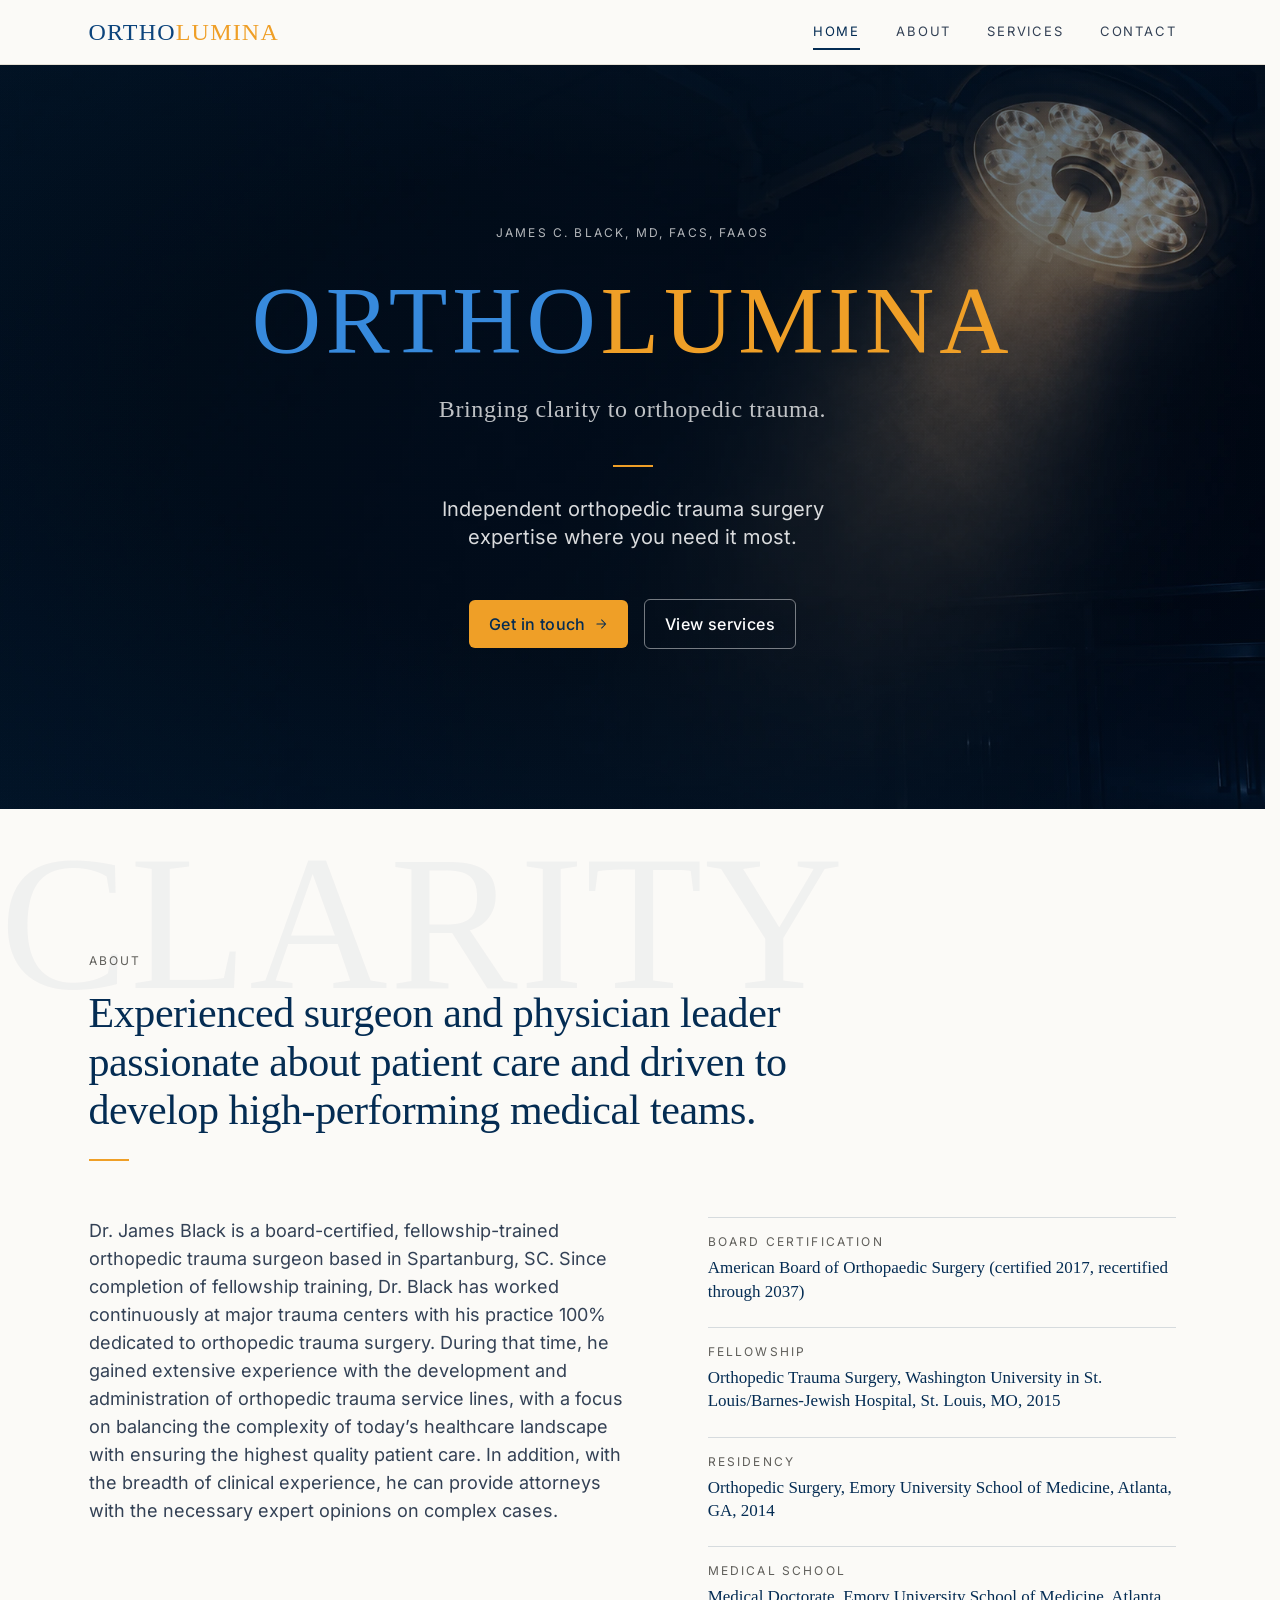
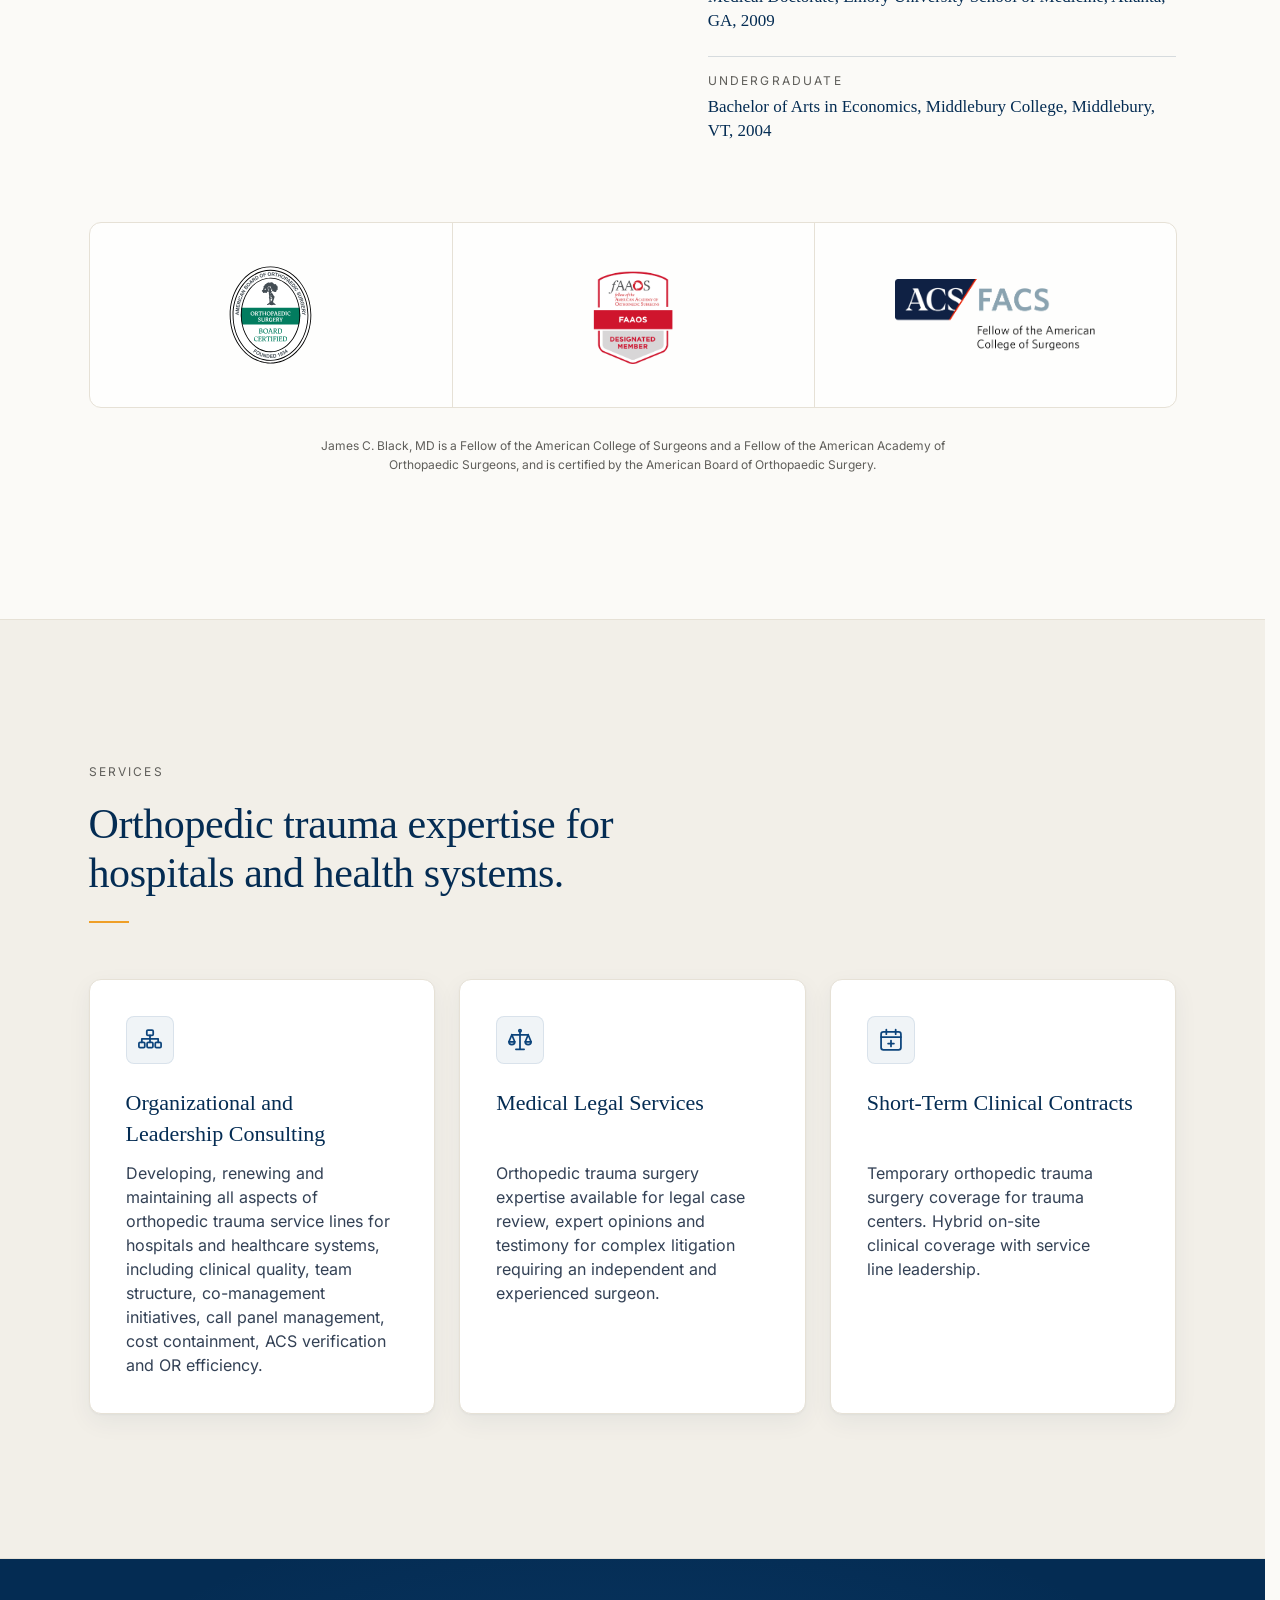
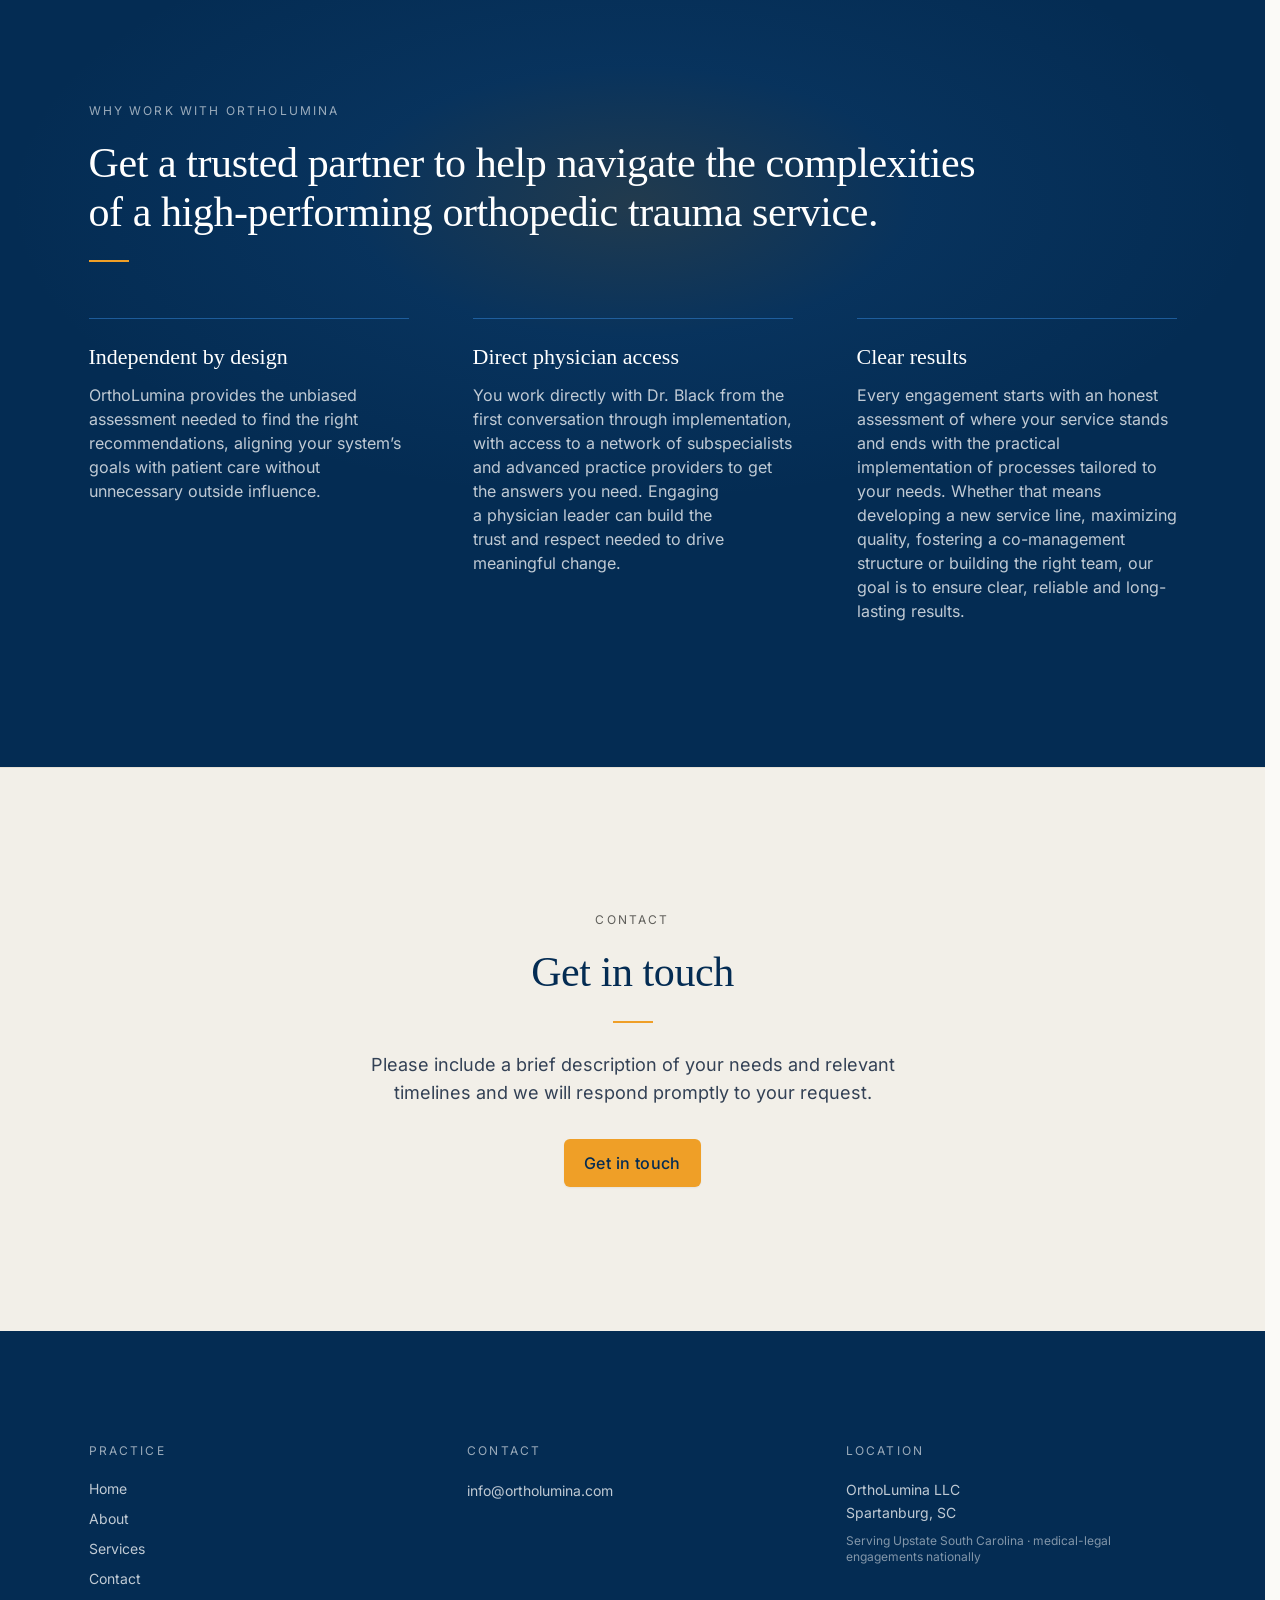
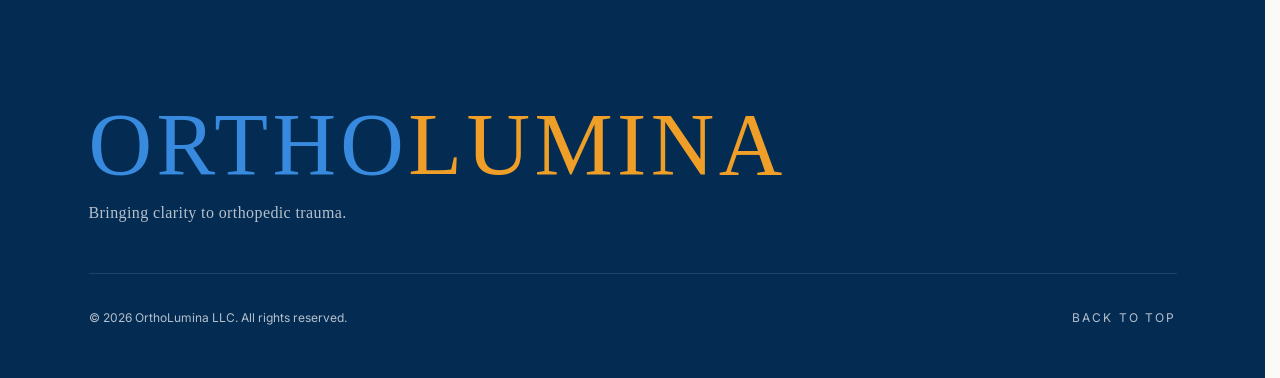
==== commit b88e69b4: "Update opening line, consulting service and Why section copy Client-supplied wording for the opening" ====
--- a/index.html
+++ b/index.html
@@ -1,4 +1,4 @@
-<!DOCTYPE html><html lang="en"> <head><meta charset="UTF-8"><meta name="viewport" content="width=device-width, initial-scale=1, viewport-fit=cover"><meta name="generator" content="Astro v5.18.2"><link rel="preload" as="image" href="/hero-or.webp" fetchpriority="high"><title>OrthoLumina | Orthopedic Trauma Medical Legal &amp; Consulting</title><meta name="description" content="Independent orthopedic-trauma medical-legal review and testimony for attorneys and insurers nationwide; hospital consulting and short-term clinical coverage based in Spartanburg, South Carolina."><link rel="canonical" href="https://ortholumina.com/"><meta name="theme-color" content="#042C53"><meta name="format-detection" content="telephone=no"><meta property="og:site_name" content="OrthoLumina"><meta property="og:type" content="website"><meta property="og:title" content="OrthoLumina | Orthopedic Trauma Medical Legal &#38; Consulting"><meta property="og:description" content="Independent orthopedic-trauma medical-legal review and testimony for attorneys and insurers nationwide; hospital consulting and short-term clinical coverage based in Spartanburg, South Carolina."><meta property="og:url" content="https://ortholumina.com/"><meta property="og:locale" content="en_US"><meta property="og:image" content="https://ortholumina.com/og-default.jpg"><meta name="twitter:card" content="summary_large_image"><meta name="twitter:title" content="OrthoLumina | Orthopedic Trauma Medical Legal &#38; Consulting"><meta name="twitter:description" content="Independent orthopedic-trauma medical-legal review and testimony for attorneys and insurers nationwide; hospital consulting and short-term clinical coverage based in Spartanburg, South Carolina."><meta name="twitter:image" content="https://ortholumina.com/og-default.jpg"><link rel="icon" type="image/svg+xml" href="/favicon.svg"><script type="application/ld+json">{"@context":"https://schema.org","@graph":[{"@type":"ProfessionalService","@id":"https://ortholumina.com#organization","name":"OrthoLumina LLC","alternateName":"OrthoLumina","url":"https://ortholumina.com","description":"Independent orthopedic trauma surgery expertise for attorneys, hospitals, and health care systems.","slogan":"Bringing clarity to orthopedic trauma.","areaServed":[{"@type":"City","name":"Spartanburg, South Carolina"},{"@type":"AdministrativeArea","name":"Upstate South Carolina"},{"@type":"AdministrativeArea","name":"Spartanburg County"},{"@type":"AdministrativeArea","name":"Greenville County"},{"@type":"AdministrativeArea","name":"Anderson County"},{"@type":"AdministrativeArea","name":"Cherokee County"},{"@type":"AdministrativeArea","name":"Union County"},{"@type":"AdministrativeArea","name":"Pickens County"},{"@type":"AdministrativeArea","name":"Oconee County"},{"@type":"AdministrativeArea","name":"Laurens County"}],"founder":{"@id":"https://ortholumina.com#person"},"employee":{"@id":"https://ortholumina.com#person"},"address":{"@type":"PostalAddress","addressLocality":"Spartanburg","addressRegion":"SC","addressCountry":"US"},"email":"info@ortholumina.com","knowsAbout":["Orthopedic trauma","Medical-legal review and expert opinion","Standard of care review","Hospital service-line consulting","Orthopedic trauma program development"],"hasOfferCatalog":{"@type":"OfferCatalog","name":"OrthoLumina services","itemListElement":[{"@type":"Offer","itemOffered":{"@type":"Service","name":"Leadership & Organizational Consulting","description":"Developing, renewing and maintaining orthopedic trauma service lines for hospitals and healthcare systems including clinical protocols, team structure, call management, ACS verifications and operating room efficiency.","url":"https://ortholumina.com/#services","areaServed":[{"@type":"City","name":"Spartanburg, South Carolina"},{"@type":"AdministrativeArea","name":"Upstate South Carolina"},{"@type":"AdministrativeArea","name":"Spartanburg County"},{"@type":"AdministrativeArea","name":"Greenville County"},{"@type":"AdministrativeArea","name":"Anderson County"},{"@type":"AdministrativeArea","name":"Cherokee County"},{"@type":"AdministrativeArea","name":"Union County"},{"@type":"AdministrativeArea","name":"Pickens County"},{"@type":"AdministrativeArea","name":"Oconee County"},{"@type":"AdministrativeArea","name":"Laurens County"}]}},{"@type":"Offer","itemOffered":{"@type":"Service","name":"Medical Legal Services","description":"Orthopedic trauma surgery expertise available for legal case review, expert opinions and testimony for complex litigation requiring an independent and experienced surgeon.","url":"https://ortholumina.com/#services","areaServed":{"@type":"Country","name":"United States"}}},{"@type":"Offer","itemOffered":{"@type":"Service","name":"Short-Term Clinical Contracts","description":"Temporary orthopedic trauma surgery coverage for trauma centers. Hybrid on-site clinical coverage with service line leadership.","url":"https://ortholumina.com/#services","areaServed":[{"@type":"City","name":"Spartanburg, South Carolina"},{"@type":"AdministrativeArea","name":"Upstate South Carolina"},{"@type":"AdministrativeArea","name":"Spartanburg County"},{"@type":"AdministrativeArea","name":"Greenville County"},{"@type":"AdministrativeArea","name":"Anderson County"},{"@type":"AdministrativeArea","name":"Cherokee County"},{"@type":"AdministrativeArea","name":"Union County"},{"@type":"AdministrativeArea","name":"Pickens County"},{"@type":"AdministrativeArea","name":"Oconee County"},{"@type":"AdministrativeArea","name":"Laurens County"}]}}]}},{"@type":"Person","@id":"https://ortholumina.com#person","name":"Dr. James Black","jobTitle":"Orthopedic Trauma Surgeon","worksFor":{"@id":"https://ortholumina.com#organization"},"url":"https://ortholumina.com/#about","alumniOf":[{"@type":"CollegeOrUniversity","name":"Middlebury College"},{"@type":"CollegeOrUniversity","name":"Emory University School of Medicine"},{"@type":"CollegeOrUniversity","name":"Washington University School of Medicine in St. Louis"}],"hasCredential":[{"@type":"EducationalOccupationalCredential","credentialCategory":"Board Certification","name":"American Board of Orthopaedic Surgery"},{"@type":"EducationalOccupationalCredential","credentialCategory":"Fellowship","name":"Fellow, American Academy of Orthopaedic Surgeons"},{"@type":"EducationalOccupationalCredential","credentialCategory":"Fellowship","name":"Fellow, American College of Surgeons"}],"memberOf":[{"@type":"Organization","name":"American Academy of Orthopaedic Surgeons"},{"@type":"Organization","name":"American College of Surgeons"}]},{"@type":"WebSite","@id":"https://ortholumina.com#website","url":"https://ortholumina.com","name":"OrthoLumina","publisher":{"@id":"https://ortholumina.com#organization"},"inLanguage":"en-US"},{"@type":"WebPage","url":"https://ortholumina.com/","isPartOf":{"@id":"https://ortholumina.com#website"},"about":{"@id":"https://ortholumina.com#organization"}}]}</script><link rel="stylesheet" href="/_astro/contact.DwTFnFYc.css"></head> <body class> <script>(function(){var root=document.documentElement;root.classList.add("js");var reduce=window.matchMedia&&window.matchMedia("(prefers-reduced-motion: reduce)").matches;if(!reduce&&"IntersectionObserver"in window){root.classList.add("motion");setTimeout(function(){if(!window.__olRevealReady)root.classList.remove("motion")},2500)}if(!window.location.hash){try{window.scrollTo(0,0)}catch(_){}}})();</script> <a href="#main" class="sr-only focus:not-sr-only focus:fixed focus:top-2 focus:left-2 focus:z-[60] focus:bg-navy-dark focus:text-white focus:px-4 focus:py-2 focus:rounded">
+<!DOCTYPE html><html lang="en"> <head><meta charset="UTF-8"><meta name="viewport" content="width=device-width, initial-scale=1, viewport-fit=cover"><meta name="generator" content="Astro v5.18.2"><link rel="preload" as="image" href="/hero-or.webp" fetchpriority="high"><title>OrthoLumina | Orthopedic Trauma Medical Legal &amp; Consulting</title><meta name="description" content="Independent orthopedic-trauma medical-legal review and testimony for attorneys and insurers nationwide; hospital consulting and short-term clinical coverage based in Spartanburg, South Carolina."><link rel="canonical" href="https://ortholumina.com/"><meta name="theme-color" content="#042C53"><meta name="format-detection" content="telephone=no"><meta property="og:site_name" content="OrthoLumina"><meta property="og:type" content="website"><meta property="og:title" content="OrthoLumina | Orthopedic Trauma Medical Legal &#38; Consulting"><meta property="og:description" content="Independent orthopedic-trauma medical-legal review and testimony for attorneys and insurers nationwide; hospital consulting and short-term clinical coverage based in Spartanburg, South Carolina."><meta property="og:url" content="https://ortholumina.com/"><meta property="og:locale" content="en_US"><meta property="og:image" content="https://ortholumina.com/og-default.jpg"><meta name="twitter:card" content="summary_large_image"><meta name="twitter:title" content="OrthoLumina | Orthopedic Trauma Medical Legal &#38; Consulting"><meta name="twitter:description" content="Independent orthopedic-trauma medical-legal review and testimony for attorneys and insurers nationwide; hospital consulting and short-term clinical coverage based in Spartanburg, South Carolina."><meta name="twitter:image" content="https://ortholumina.com/og-default.jpg"><link rel="icon" type="image/svg+xml" href="/favicon.svg"><script type="application/ld+json">{"@context":"https://schema.org","@graph":[{"@type":"ProfessionalService","@id":"https://ortholumina.com#organization","name":"OrthoLumina LLC","alternateName":"OrthoLumina","url":"https://ortholumina.com","description":"Independent orthopedic trauma surgery expertise where you need it most.","slogan":"Bringing clarity to orthopedic trauma.","areaServed":[{"@type":"City","name":"Spartanburg, South Carolina"},{"@type":"AdministrativeArea","name":"Upstate South Carolina"},{"@type":"AdministrativeArea","name":"Spartanburg County"},{"@type":"AdministrativeArea","name":"Greenville County"},{"@type":"AdministrativeArea","name":"Anderson County"},{"@type":"AdministrativeArea","name":"Cherokee County"},{"@type":"AdministrativeArea","name":"Union County"},{"@type":"AdministrativeArea","name":"Pickens County"},{"@type":"AdministrativeArea","name":"Oconee County"},{"@type":"AdministrativeArea","name":"Laurens County"}],"founder":{"@id":"https://ortholumina.com#person"},"employee":{"@id":"https://ortholumina.com#person"},"address":{"@type":"PostalAddress","addressLocality":"Spartanburg","addressRegion":"SC","addressCountry":"US"},"email":"info@ortholumina.com","knowsAbout":["Orthopedic trauma","Medical-legal review and expert opinion","Standard of care review","Hospital service-line consulting","Orthopedic trauma program development"],"hasOfferCatalog":{"@type":"OfferCatalog","name":"OrthoLumina services","itemListElement":[{"@type":"Offer","itemOffered":{"@type":"Service","name":"Organizational and Leadership Consulting","description":"Developing, renewing and maintaining all aspects of orthopedic trauma service lines for hospitals and healthcare systems, including clinical quality, team structure, co-management initiatives, call panel management, cost containment, ACS verification and OR efficiency.","url":"https://ortholumina.com/#services","areaServed":[{"@type":"City","name":"Spartanburg, South Carolina"},{"@type":"AdministrativeArea","name":"Upstate South Carolina"},{"@type":"AdministrativeArea","name":"Spartanburg County"},{"@type":"AdministrativeArea","name":"Greenville County"},{"@type":"AdministrativeArea","name":"Anderson County"},{"@type":"AdministrativeArea","name":"Cherokee County"},{"@type":"AdministrativeArea","name":"Union County"},{"@type":"AdministrativeArea","name":"Pickens County"},{"@type":"AdministrativeArea","name":"Oconee County"},{"@type":"AdministrativeArea","name":"Laurens County"}]}},{"@type":"Offer","itemOffered":{"@type":"Service","name":"Medical Legal Services","description":"Orthopedic trauma surgery expertise available for legal case review, expert opinions and testimony for complex litigation requiring an independent and experienced surgeon.","url":"https://ortholumina.com/#services","areaServed":{"@type":"Country","name":"United States"}}},{"@type":"Offer","itemOffered":{"@type":"Service","name":"Short-Term Clinical Contracts","description":"Temporary orthopedic trauma surgery coverage for trauma centers. Hybrid on-site clinical coverage with service line leadership.","url":"https://ortholumina.com/#services","areaServed":[{"@type":"City","name":"Spartanburg, South Carolina"},{"@type":"AdministrativeArea","name":"Upstate South Carolina"},{"@type":"AdministrativeArea","name":"Spartanburg County"},{"@type":"AdministrativeArea","name":"Greenville County"},{"@type":"AdministrativeArea","name":"Anderson County"},{"@type":"AdministrativeArea","name":"Cherokee County"},{"@type":"AdministrativeArea","name":"Union County"},{"@type":"AdministrativeArea","name":"Pickens County"},{"@type":"AdministrativeArea","name":"Oconee County"},{"@type":"AdministrativeArea","name":"Laurens County"}]}}]}},{"@type":"Person","@id":"https://ortholumina.com#person","name":"Dr. James Black","jobTitle":"Orthopedic Trauma Surgeon","worksFor":{"@id":"https://ortholumina.com#organization"},"url":"https://ortholumina.com/#about","alumniOf":[{"@type":"CollegeOrUniversity","name":"Middlebury College"},{"@type":"CollegeOrUniversity","name":"Emory University School of Medicine"},{"@type":"CollegeOrUniversity","name":"Washington University School of Medicine in St. Louis"}],"hasCredential":[{"@type":"EducationalOccupationalCredential","credentialCategory":"Board Certification","name":"American Board of Orthopaedic Surgery"},{"@type":"EducationalOccupationalCredential","credentialCategory":"Fellowship","name":"Fellow, American Academy of Orthopaedic Surgeons"},{"@type":"EducationalOccupationalCredential","credentialCategory":"Fellowship","name":"Fellow, American College of Surgeons"}],"memberOf":[{"@type":"Organization","name":"American Academy of Orthopaedic Surgeons"},{"@type":"Organization","name":"American College of Surgeons"}]},{"@type":"WebSite","@id":"https://ortholumina.com#website","url":"https://ortholumina.com","name":"OrthoLumina","publisher":{"@id":"https://ortholumina.com#organization"},"inLanguage":"en-US"},{"@type":"WebPage","url":"https://ortholumina.com/","isPartOf":{"@id":"https://ortholumina.com#website"},"about":{"@id":"https://ortholumina.com#organization"}}]}</script><link rel="stylesheet" href="/_astro/contact.DwTFnFYc.css"></head> <body class> <script>(function(){var root=document.documentElement;root.classList.add("js");var reduce=window.matchMedia&&window.matchMedia("(prefers-reduced-motion: reduce)").matches;if(!reduce&&"IntersectionObserver"in window){root.classList.add("motion");setTimeout(function(){if(!window.__olRevealReady)root.classList.remove("motion")},2500)}if(!window.location.hash){try{window.scrollTo(0,0)}catch(_){}}})();</script> <a href="#main" class="sr-only focus:not-sr-only focus:fixed focus:top-2 focus:left-2 focus:z-[60] focus:bg-navy-dark focus:text-white focus:px-4 focus:py-2 focus:rounded">
 Skip to content
 </a> <header id="site-header" class="site-header sticky top-0 z-40 w-full border-b border-hairline bg-surface/90 backdrop-blur supports-[backdrop-filter]:bg-surface/75">   <div class="container-page flex h-14 md:h-16 items-center justify-between gap-3"> <a href="/" class="no-underline focus-visible:shadow-focus rounded-sm min-w-0 flex-shrink" aria-label="OrthoLumina home"> <div class="inline-block max-w-full " aria-label="OrthoLumina"> <span class="block whitespace-nowrap font-display uppercase tracking-wordmark leading-none text-lg sm:text-xl md:text-2xl" aria-hidden="true"> <span class="text-navy">ORTHO</span><span class="text-amber">LUMINA</span> </span> </div> </a>  <nav aria-label="Primary" class="hidden md:block"> <ul class="flex items-center gap-9"> <li> <a href="/" aria-current="page" data-nav-link class="nav-link is-active"> Home </a> </li><li> <a href="/#about" data-nav-link class="nav-link"> About </a> </li><li> <a href="/#services" data-nav-link class="nav-link"> Services </a> </li><li> <a href="/contact" data-nav-link class="nav-link"> Contact </a> </li> </ul> </nav> <button type="button" id="mobile-nav-toggle" class="nav-toggle-pending md:hidden inline-flex h-11 w-11 flex-none items-center justify-center rounded-md text-navy-dark [@media(hover:hover)]:hover:bg-navy/[0.06] focus-visible:shadow-focus" aria-expanded="false" aria-controls="mobile-nav-drawer" aria-label="Open menu"> <svg width="22" height="22" viewBox="0 0 24 24" fill="none" aria-hidden="true"> <path d="M4 7h16M4 12h16M4 17h16" stroke="currentColor" stroke-width="1.75" stroke-linecap="round"></path> </svg> </button> </div> </header>  <div id="mobile-nav-drawer" class="md:hidden fixed inset-0 z-50 hidden" role="dialog" aria-modal="true" aria-label="Site navigation">  <div class="drawer-panel absolute inset-0 bg-surface flex flex-col" style="height: 100dvh;"> <div class="flex-none flex items-center justify-between h-14 px-5 sm:px-6 border-b border-hairline"> <div class="inline-block max-w-full " aria-label="OrthoLumina"> <span class="block whitespace-nowrap font-display uppercase tracking-wordmark leading-none text-lg sm:text-xl md:text-2xl" aria-hidden="true"> <span class="text-navy">ORTHO</span><span class="text-amber">LUMINA</span> </span> </div>  <button type="button" id="mobile-nav-close" class="inline-flex h-11 w-11 flex-none items-center justify-center rounded-md text-navy-dark [@media(hover:hover)]:hover:bg-navy/[0.06] focus-visible:shadow-focus" aria-label="Close menu"> <svg width="22" height="22" viewBox="0 0 24 24" fill="none" aria-hidden="true"> <path d="M6 6l12 12M18 6l-12 12" stroke="currentColor" stroke-width="1.75" stroke-linecap="round"></path> </svg> </button> </div>  <div class="drawer-body flex-1 min-h-0 overflow-y-auto flex flex-col"> <nav aria-label="Primary mobile navigation" class="px-5 sm:px-6 pt-8 pb-6"> <ul class="flex flex-col gap-1"> <li> <a href="/" aria-current="page" data-nav-link class="drawer-link is-active"> Home </a> </li><li> <a href="/#about" data-nav-link class="drawer-link"> About </a> </li><li> <a href="/#services" data-nav-link class="drawer-link"> Services </a> </li><li> <a href="/contact" data-nav-link class="drawer-link"> Contact </a> </li> </ul> </nav>  <div class="mt-auto mx-5 sm:mx-6 pt-6 border-t border-hairline" style="padding-bottom: max(2rem, calc(env(safe-area-inset-bottom) + 1.25rem));"> <a href="/contact" class="btn-primary no-underline w-full">
 Get in touch
@@ -20,13 +20,13 @@
 </button></div><div id="contact-form-status" role="status" aria-live="polite" class="hidden mt-2 rounded-md p-4 text-sm"></div></form><script>(function(){const form=document.getElementById("contact-form");if(!form)return;const status=document.getElementById("contact-form-status");function setError(name,message){const el=form.querySelector('[data-error-for="'+name+'"]');const field=form.querySelector('[name="'+name+'"]');if(el){el.textContent=message;el.classList.toggle("hidden",!message)}if(field){field.setAttribute("aria-invalid",message?"true":"false");field.classList.toggle("border-danger",!!message);if(el&&el.id){const existing=(field.getAttribute("aria-describedby")||"").split(/\s+/).filter(t=>t&&t!==el.id);if(message)existing.push(el.id);if(existing.length)field.setAttribute("aria-describedby",existing.join(" "));else field.removeAttribute("aria-describedby")}}}function validate(data){let ok=true;setError("name","");setError("email","");setError("subject","");setError("message","");if(!data.name||data.name.trim().length<2){setError("name","Please enter your full name.");ok=false}const emailRe=/^[^\s@]+@[^\s@]+\.[^\s@]+$/;if(!data.email||!emailRe.test(data.email)){setError("email","Please enter a valid email address.");ok=false}if(!data.subject){setError("subject","Please select a reason for inquiry.");ok=false}if(!data.message||data.message.trim().length<10){setError("message","Please include a few sentences describing your inquiry.");ok=false}return ok}function showStatus(type,message){if(!status)return;status.classList.remove("hidden","bg-success-tint","text-success","border","border-success-line","bg-danger-tint","text-danger","border-danger-line");if(type==="success"){status.classList.add("bg-success-tint","text-success","border","border-success-line")}else{status.classList.add("bg-danger-tint","text-danger","border","border-danger-line")}status.textContent=message}const endpoint=form.getAttribute("action")||"";const TIMEOUT_MS=15e3;const FALLBACK_EMAIL=form.dataset.fallbackEmail||"";async function submitContactForm(payload){const ctrl=new AbortController;const timer=setTimeout(()=>ctrl.abort(),TIMEOUT_MS);let res;try{res=await fetch(endpoint,{method:"POST",headers:{Accept:"application/json","Content-Type":"application/json"},body:JSON.stringify(payload),signal:ctrl.signal})}catch(e){clearTimeout(timer);if(e&&e.name==="AbortError")return{ok:false,timeout:true};return{ok:false,network:true}}clearTimeout(timer);if(res.ok)return{ok:true};let detail="";try{const body=await res.json();if(Array.isArray(body.errors)&&body.errors.length){detail=body.errors.map(x=>x.message).filter(Boolean).join(" ")}else if(body.error){detail=String(body.error)}}catch(_){}return{ok:false,status:res.status,detail}}form.addEventListener("submit",async function(event){event.preventDefault();const fd=new FormData(form);const data=Object.fromEntries(fd.entries());const subjectField=form.querySelector("#cf-subject");const subjectLine=form.querySelector("#cf-subject-line");if(subjectField&&subjectLine){const label=subjectField.options[subjectField.selectedIndex]?.text||"Inquiry";subjectLine.value="OrthoLumina: "+label}if(!validate(data)){showStatus("error","Please review the highlighted fields and try again.");const firstInvalid=form.querySelector('[aria-invalid="true"]');if(firstInvalid&&firstInvalid.focus){requestAnimationFrame(function(){firstInvalid.focus()})}return}const submitBtn=form.querySelector('button[type="submit"]');if(submitBtn){submitBtn.setAttribute("disabled","true");submitBtn.textContent="Sending…"}try{const result=await submitContactForm(data);if(result.ok){showStatus("success","Thank you. Your message has been received, and Dr. Black will respond directly.");form.reset()}else if(result.timeout){showStatus("error","The request timed out before it completed. Your message was not sent."+(FALLBACK_EMAIL?" Please try again, or email "+FALLBACK_EMAIL+".":""))}else{showStatus("error",(result.detail||"Your message could not be sent.")+(FALLBACK_EMAIL?" You can also email "+FALLBACK_EMAIL+".":""))}}catch(e){showStatus("error","Something went wrong sending your message."+(FALLBACK_EMAIL?" Please email "+FALLBACK_EMAIL+" instead.":""))}finally{if(submitBtn){submitBtn.removeAttribute("disabled");submitBtn.textContent="Send message"}}})})();</script> </div> </div> </div> </div> <script>(function(){const panel=document.getElementById("contact-panel");const sheet=document.getElementById("contact-panel-sheet");const backdrop=document.getElementById("contact-panel-backdrop");const closeBtn=document.getElementById("contact-panel-close");if(!panel||!sheet)return;const SELECTOR='a[href="/contact"]:not([data-contact-optout])';const allTriggers=function(){return Array.prototype.slice.call(document.querySelectorAll(SELECTOR))};const setExpanded=function(v){allTriggers().forEach(function(t){t.setAttribute("aria-expanded",v?"true":"false")})};const markTriggers=function(){allTriggers().forEach(function(t){t.setAttribute("aria-haspopup","dialog");if(!t.hasAttribute("aria-expanded")){t.setAttribute("aria-expanded","false")}})};if(document.readyState==="loading"){document.addEventListener("DOMContentLoaded",markTriggers)}else{markTriggers()}const FOCUSABLE='a[href], button:not([disabled]), input:not([disabled]), select:not([disabled]), textarea:not([disabled]), [tabindex]:not([tabindex="-1"])';let previouslyFocused=null;let isOpen=false;let finishTimer=null;function claimHistory(tag){if(window.__orthoOverlayEntry)return;try{history.pushState({orthoOverlay:tag},"",location.href);window.__orthoOverlayEntry=true}catch(_){}}function releaseHistory(consume){if(!window.__orthoOverlayEntry)return;window.__orthoOverlayEntry=false;if(consume){try{history.back()}catch(_){}}}const reduceMotion=window.matchMedia&&window.matchMedia("(prefers-reduced-motion: reduce)").matches;function lockScroll(){document.documentElement.classList.add("scroll-locked")}function unlockScroll(){document.documentElement.classList.remove("scroll-locked")}function open(){if(isOpen)return;isOpen=true;if(finishTimer){clearTimeout(finishTimer);finishTimer=null}previouslyFocused=document.activeElement;panel.classList.remove("hidden");panel.classList.remove("pointer-events-none");setExpanded(true);lockScroll();claimHistory("contact");const reveal=function(){sheet.classList.remove("translate-x-full");if(backdrop)backdrop.classList.remove("opacity-0")};if(reduceMotion)reveal();else requestAnimationFrame(function(){requestAnimationFrame(reveal)});const first=sheet.querySelector(FOCUSABLE);if(first&&first.focus)first.focus()}function close(fromHistory){if(!isOpen)return;isOpen=false;panel.classList.add("pointer-events-none");sheet.classList.add("translate-x-full");if(backdrop)backdrop.classList.add("opacity-0");setExpanded(false);releaseHistory(!fromHistory);const finish=function(){finishTimer=null;if(isOpen)return;panel.classList.add("hidden");unlockScroll();if(previouslyFocused&&previouslyFocused.focus){previouslyFocused.focus()}};if(reduceMotion)finish();else finishTimer=window.setTimeout(finish,300)}window.addEventListener("popstate",function(){if(isOpen)close(true)});document.addEventListener("click",function(e){const link=e.target&&e.target.closest&&e.target.closest(SELECTOR);if(!link)return;if(e.metaKey||e.ctrlKey||e.shiftKey||e.altKey||e.button!==0){return}e.preventDefault();const navDrawer=document.getElementById("mobile-nav-drawer");if(navDrawer&&!navDrawer.classList.contains("hidden")){window.setTimeout(open,80);return}open()});const closeFromUi=function(){close(false)};if(closeBtn)closeBtn.addEventListener("click",closeFromUi);if(backdrop)backdrop.addEventListener("click",closeFromUi);document.addEventListener("keydown",function(e){if(!isOpen)return;if(e.key==="Escape"){close(false);return}if(e.key!=="Tab")return;const items=Array.prototype.filter.call(sheet.querySelectorAll(FOCUSABLE),function(el){return el.offsetWidth>0||el.offsetHeight>0});if(!items.length)return;const first=items[0];const last=items[items.length-1];if(e.shiftKey&&document.activeElement===first){e.preventDefault();last.focus()}else if(!e.shiftKey&&document.activeElement===last){e.preventDefault();first.focus()}})})();</script> <main id="main">  <section class="hero relative overflow-hidden bg-navy-dark text-white" aria-labelledby="hero-heading" data-spy="/"> <div class="hero-media pointer-events-none absolute inset-0 bg-cover bg-no-repeat bg-[position:72%_28%] md:bg-[position:center_top]" style="background-image: url('/hero-or.webp');" aria-hidden="true"></div> <div class="pointer-events-none absolute inset-0 bg-navy-dark/40 mix-blend-multiply" aria-hidden="true"></div> <div class="pointer-events-none absolute inset-0 hidden md:block" aria-hidden="true" style="background: linear-gradient(100deg, rgba(2,20,38,0.58) 0%, rgba(2,20,38,0.45) 48%, rgba(2,20,38,0.26) 78%, rgba(2,20,38,0) 96%);"></div> <div class="pointer-events-none absolute inset-0 md:hidden" aria-hidden="true" style="background: rgba(2,20,38,0.58);"></div>   <div class="pointer-events-none absolute inset-0" aria-hidden="true" style="background: radial-gradient(ellipse 90% 80% at 50% 45%, transparent 40%, rgba(4,44,83,0.30) 100%);"></div>  <div class="pointer-events-none absolute inset-0 opacity-[0.06] mix-blend-overlay" aria-hidden="true" style="background-image: radial-gradient(rgba(255,255,255,0.5) 1px, transparent 1px); background-size: 3px 3px;"></div> <div class="container-page relative flex flex-col items-center text-center py-16 sm:py-24 md:py-32 lg:py-40">  <p class="eyebrow !text-white/70 mb-5 sm:mb-8"> James C. Black, MD, FACS, FAAOS </p> <h1 id="hero-heading" class="w-full"> <span class="inline-block max-w-full w-full text-center" aria-label="OrthoLumina"> <span class="block whitespace-nowrap font-display uppercase tracking-wordmark leading-none text-[clamp(1.75rem,9vw,6rem)]" aria-hidden="true"> <span class="text-blue">ORTHO</span><span class="text-amber">LUMINA</span> </span> </span>  <span class="sr-only">
 OrthoLumina, independent orthopedic trauma medical-legal review and
         consulting
-</span> </h1> <p class="mt-5 sm:mt-6 font-display font-light tracking-tagline text-white/75 text-base sm:text-lg md:text-2xl"> Bringing clarity to orthopedic trauma. </p>  <span class="rule mx-auto mt-8 sm:mt-10 !mb-0" aria-hidden="true"></span> <p class="mt-6 sm:mt-7 max-w-[38rem] text-white/85 leading-relaxed text-base sm:text-lg md:text-xl" style="text-wrap: balance;"> Independent orthopedic trauma surgery expertise for attorneys, hospitals, and health care systems. </p> <div class="mt-10 sm:mt-12 w-full sm:w-auto flex flex-col sm:flex-row items-stretch sm:items-center gap-3 sm:gap-4"> <a href="/contact" class="btn-primary no-underline w-full sm:w-auto">
+</span> </h1> <p class="mt-5 sm:mt-6 font-display font-light tracking-tagline text-white/75 text-base sm:text-lg md:text-2xl"> Bringing clarity to orthopedic trauma. </p>  <span class="rule mx-auto mt-8 sm:mt-10 !mb-0" aria-hidden="true"></span> <p class="mt-6 sm:mt-7 max-w-[38rem] text-white/85 leading-relaxed text-base sm:text-lg md:text-xl" style="text-wrap: balance;"> Independent orthopedic trauma surgery expertise where you need it most. </p> <div class="mt-10 sm:mt-12 w-full sm:w-auto flex flex-col sm:flex-row items-stretch sm:items-center gap-3 sm:gap-4"> <a href="/contact" class="btn-primary no-underline w-full sm:w-auto">
 Get in touch
 <svg width="14" height="14" viewBox="0 0 24 24" fill="none" aria-hidden="true"> <path d="M5 12h14M13 5l7 7-7 7" stroke="currentColor" stroke-width="1.75" stroke-linecap="round" stroke-linejoin="round"></path> </svg> </a> <a href="#services" class="btn-ghost-light no-underline w-full sm:w-auto">
 View services
 </a> </div> </div>  </section>  <section id="about" class="section relative overflow-hidden" aria-labelledby="about-heading" data-spy="/#about">  <span class="watermark watermark-light top-6 sm:top-8 md:top-10 left-0" aria-hidden="true">Clarity</span> <div class="container-page relative"> <div class="max-w-[52rem] reveal"> <p class="eyebrow mb-4 sm:mb-5">About</p> <h2 id="about-heading"> Experienced surgeon and physician leader passionate about patient care and driven to develop <span class="whitespace-nowrap">high-performing</span> medical teams. </h2> <span class="rule !mt-6 !mb-0" aria-hidden="true"></span> </div>  <div class="mt-12 sm:mt-14 grid gap-12 lg:gap-20 lg:grid-cols-[minmax(0,1.15fr)_minmax(0,1fr)] items-start"> <div class="min-w-0 reveal">   <p class="max-w-prose text-[1.0625rem] sm:text-lg text-ink-soft leading-[1.65]"> Dr. James Black is a board-certified, fellowship-trained orthopedic trauma surgeon based in Spartanburg, SC. Since completion of fellowship training, Dr. Black has worked continuously at major trauma centers with his practice 100% dedicated to orthopedic trauma surgery. During that time, he gained extensive experience with the development and administration of orthopedic trauma service lines, with a focus on balancing the complexity of today’s healthcare landscape with ensuring the highest quality patient care. In addition, with the breadth of clinical experience, he can provide attorneys with the necessary expert opinions on complex cases. </p> </div> <dl class="min-w-0 grid gap-x-10 gap-y-6 sm:grid-cols-2 lg:grid-cols-1 reveal"> <div class="border-t border-navy-dark/15 pt-4" style="--reveal-delay: 0ms"> <dt class="eyebrow mb-1.5">Board certification</dt> <dd class="font-display text-navy-dark text-base sm:text-[1.0625rem] leading-snug break-words"> American Board of Orthopaedic Surgery (certified 2017, recertified through 2037) </dd> </div><div class="border-t border-navy-dark/15 pt-4" style="--reveal-delay: 60ms"> <dt class="eyebrow mb-1.5">Fellowship</dt> <dd class="font-display text-navy-dark text-base sm:text-[1.0625rem] leading-snug break-words"> Orthopedic Trauma Surgery, Washington University in St. Louis/Barnes-Jewish Hospital, St. Louis, MO, 2015 </dd> </div><div class="border-t border-navy-dark/15 pt-4" style="--reveal-delay: 120ms"> <dt class="eyebrow mb-1.5">Residency</dt> <dd class="font-display text-navy-dark text-base sm:text-[1.0625rem] leading-snug break-words"> Orthopedic Surgery, Emory University School of Medicine, Atlanta, GA, 2014 </dd> </div><div class="border-t border-navy-dark/15 pt-4" style="--reveal-delay: 180ms"> <dt class="eyebrow mb-1.5">Medical school</dt> <dd class="font-display text-navy-dark text-base sm:text-[1.0625rem] leading-snug break-words"> Medical Doctorate, Emory University School of Medicine, Atlanta, GA, 2009 </dd> </div><div class="border-t border-navy-dark/15 pt-4" style="--reveal-delay: 240ms"> <dt class="eyebrow mb-1.5">Undergraduate</dt> <dd class="font-display text-navy-dark text-base sm:text-[1.0625rem] leading-snug break-words"> Bachelor of Arts in Economics, Middlebury College, Middlebury, VT, 2004 </dd> </div> </dl> </div> <div class="mt-16 sm:mt-20 reveal"> <div> <ul class="grid grid-cols-1 md:grid-cols-3 overflow-hidden rounded-xl border border-hairline bg-white/80" role="list"> <li class="flex items-center justify-center px-6 py-6 min-h-[7.5rem] sm:py-8 sm:min-h-[8.5rem] md:py-10 md:min-h-[10rem]"> <img src="/logos/abos.svg" alt="" aria-hidden="true" loading="lazy" decoding="async" class="block w-auto max-w-full object-contain h-20 sm:h-24 lg:h-[6.5rem]"> </li><li class="flex items-center justify-center px-6 py-6 min-h-[7.5rem] sm:py-8 sm:min-h-[8.5rem] md:py-10 md:min-h-[10rem] border-t md:border-t-0 md:border-l border-hairline"> <img src="/logos/faaos.png" alt="" aria-hidden="true" loading="lazy" decoding="async" class="block w-auto max-w-full object-contain h-20 sm:h-24 lg:h-[6.5rem]"> </li><li class="flex items-center justify-center px-6 py-6 min-h-[7.5rem] sm:py-8 sm:min-h-[8.5rem] md:py-10 md:min-h-[10rem] border-t md:border-t-0 md:border-l border-hairline"> <img src="/logos/facs.png" alt="" aria-hidden="true" loading="lazy" decoding="async" class="block w-auto max-w-full object-contain h-16 lg:h-[4.5rem]"> </li> </ul> <p class="mt-6 sm:mt-7 mx-auto max-w-2xl text-center text-xs leading-relaxed text-brand-gray"> James C. Black, MD is a Fellow of the American College of Surgeons and a Fellow of the American Academy of Orthopaedic Surgeons, and is certified by the American Board of Orthopaedic Surgery. </p> </div> </div> </div> </section>  <section id="services" class="section bg-surface-alt border-y border-hairline" aria-labelledby="services-heading" data-spy="/#services"> <div class="container-page"> <div class="max-w-narrow reveal"> <p class="eyebrow mb-4 sm:mb-5">Services</p> <h2 id="services-heading">
-Orthopedic trauma expertise where you need it most.
-</h2> <span class="rule !mt-6 !mb-0" aria-hidden="true"></span> </div>  <div class="mt-12 sm:mt-14 grid gap-5 sm:gap-6 lg:grid-cols-3 reveal" role="list"> <div role="listitem" class="min-w-0" style="--reveal-delay: 0ms"> <article class="group relative flex h-full flex-col rounded-xl border border-hairline bg-white no-underline p-7 sm:p-8 lg:p-9 shadow-card"><span class="inline-flex h-12 w-12 flex-none items-center justify-center rounded-lg bg-navy/[0.06] text-navy ring-1 ring-inset ring-navy/10"> <svg class="h-7 w-7" width="24" height="24" viewBox="0 0 24 24" fill="none" stroke="currentColor" stroke-width="1.5" stroke-linecap="round" stroke-linejoin="round" aria-hidden="true" focusable="false">  <rect x="9.25" y="3.5" width="5.5" height="4.5" rx="1"></rect> <path d="M12 8v3M5 11h14M5 11v3M12 11v3M19 11v3"></path> <rect x="2.5" y="14" width="5" height="4.5" rx="1"></rect> <rect x="9.5" y="14" width="5" height="4.5" rx="1"></rect> <rect x="16.5" y="14" width="5" height="4.5" rx="1"></rect>    </svg> </span><h3 class="font-display text-navy-dark leading-snug text-xl lg:text-[1.375rem] lg:min-h-[2.75em] mt-6"> Leadership &amp; Organizational Consulting </h3> <p class="mt-3 text-[0.9375rem] sm:text-base text-ink-soft leading-relaxed">Developing, renewing and maintaining orthopedic trauma service lines for hospitals and healthcare systems including clinical protocols, team structure, call management, ACS verifications and operating room efficiency.</p> </article> </div><div role="listitem" class="min-w-0" style="--reveal-delay: 90ms"> <article class="group relative flex h-full flex-col rounded-xl border border-hairline bg-white no-underline p-7 sm:p-8 lg:p-9 shadow-card"><span class="inline-flex h-12 w-12 flex-none items-center justify-center rounded-lg bg-navy/[0.06] text-navy ring-1 ring-inset ring-navy/10"> <svg class="h-7 w-7" width="24" height="24" viewBox="0 0 24 24" fill="none" stroke="currentColor" stroke-width="1.5" stroke-linecap="round" stroke-linejoin="round" aria-hidden="true" focusable="false">   <path d="M12 5v15M8.5 20h7"></path> <circle cx="12" cy="4" r="1"></circle> <path d="M5 7.5h14"></path> <path d="M5 7.5 2.5 13.5M5 7.5l2.5 6M19 7.5l-2.5 6M19 7.5l2.5 6"></path> <path d="M2.5 13.5h5a2.5 2.5 0 0 1-5 0ZM16.5 13.5h5a2.5 2.5 0 0 1-5 0Z"></path>   </svg> </span><h3 class="font-display text-navy-dark leading-snug text-xl lg:text-[1.375rem] lg:min-h-[2.75em] mt-6"> Medical Legal Services </h3> <p class="mt-3 text-[0.9375rem] sm:text-base text-ink-soft leading-relaxed">Orthopedic trauma surgery expertise available for legal case review, expert opinions and testimony for complex litigation requiring an independent and experienced surgeon.</p> </article> </div><div role="listitem" class="min-w-0" style="--reveal-delay: 180ms"> <article class="group relative flex h-full flex-col rounded-xl border border-hairline bg-white no-underline p-7 sm:p-8 lg:p-9 shadow-card"><span class="inline-flex h-12 w-12 flex-none items-center justify-center rounded-lg bg-navy/[0.06] text-navy ring-1 ring-inset ring-navy/10"> <svg class="h-7 w-7" width="24" height="24" viewBox="0 0 24 24" fill="none" stroke="currentColor" stroke-width="1.5" stroke-linecap="round" stroke-linejoin="round" aria-hidden="true" focusable="false">    <rect x="3.5" y="5" width="17" height="15.5" rx="2"></rect> <path d="M3.5 9.5h17M8 3v4M16 3v4"></path> <path d="M12 12.5v5M9.5 15h5"></path>  </svg> </span><h3 class="font-display text-navy-dark leading-snug text-xl lg:text-[1.375rem] lg:min-h-[2.75em] mt-6"> Short-Term Clinical Contracts </h3> <p class="mt-3 text-[0.9375rem] sm:text-base text-ink-soft leading-relaxed">Temporary orthopedic trauma surgery coverage for trauma centers. Hybrid on-site clinical coverage with service line leadership.</p> </article> </div> </div> </div> </section>  <section class="section bg-navy-dark text-white relative overflow-hidden" aria-labelledby="why-heading" data-spy=""> <div class="pointer-events-none absolute inset-0 bg-surgical-light opacity-70" aria-hidden="true"></div> <div class="container-page relative"> <div class="max-w-narrow reveal"> <p class="eyebrow !text-white/60 mb-4 sm:mb-5">Why work with OrthoLumina</p> <h2 id="why-heading" class="!text-white"> Get a trusted partner to help navigate the complexities of a <span class="whitespace-nowrap">high-performing</span> orthopedic trauma service. </h2> <span class="rule !mt-6 !mb-0" aria-hidden="true"></span> </div> <div class="mt-12 sm:mt-14 grid gap-10 md:gap-12 lg:gap-16 md:grid-cols-3 reveal"> <div class="hairline-dark pt-6" style="--reveal-delay: 0ms"> <h3 class="!text-white"> Independent by design </h3> <p class="mt-3 text-white/75 leading-relaxed text-[0.9375rem] sm:text-base"> OrthoLumina answers to no hospital system, practice group, or vendor. Recommendations are built around what your service and your patients need, with no outside agenda shaping the advice. </p> </div><div class="hairline-dark pt-6" style="--reveal-delay: 90ms"> <h3 class="!text-white"> Direct physician access </h3> <p class="mt-3 text-white/75 leading-relaxed text-[0.9375rem] sm:text-base"> You work directly with Dr. Black, a practicing orthopedic trauma surgeon, from the first conversation through implementation. No hand-off to a junior team. </p> </div><div class="hairline-dark pt-6" style="--reveal-delay: 180ms"> <h3 class="!text-white"> Clear improvement </h3> <p class="mt-3 text-white/75 leading-relaxed text-[0.9375rem] sm:text-base"> Every engagement starts with an honest assessment of where your service stands and ends with practical steps to strengthen protocols, call coverage, operating room efficiency, and the team behind them. </p> </div> </div> </div> </section>  <section class="section bg-surface-alt border-t border-hairline" aria-labelledby="cta-heading" data-spy="/contact"> <div class="container-narrow text-center reveal"> <p class="eyebrow mb-4 sm:mb-5">Contact</p> <h2 id="cta-heading">Get in touch</h2> <span class="rule mx-auto !mt-6 !mb-0" aria-hidden="true"></span> <p class="mt-6 sm:mt-7 text-ink-soft text-base sm:text-lg leading-relaxed max-w-prose mx-auto"> Please include a brief description of your needs and relevant timelines and we will respond promptly to your request. </p> <div class="mt-8 flex justify-center"> <a href="/contact" class="btn-primary no-underline w-full sm:w-auto">
+Orthopedic trauma expertise for hospitals and health systems.
+</h2> <span class="rule !mt-6 !mb-0" aria-hidden="true"></span> </div>  <div class="mt-12 sm:mt-14 grid gap-5 sm:gap-6 lg:grid-cols-3 reveal" role="list"> <div role="listitem" class="min-w-0" style="--reveal-delay: 0ms"> <article class="group relative flex h-full flex-col rounded-xl border border-hairline bg-white no-underline p-7 sm:p-8 lg:p-9 shadow-card"><span class="inline-flex h-12 w-12 flex-none items-center justify-center rounded-lg bg-navy/[0.06] text-navy ring-1 ring-inset ring-navy/10"> <svg class="h-7 w-7" width="24" height="24" viewBox="0 0 24 24" fill="none" stroke="currentColor" stroke-width="1.5" stroke-linecap="round" stroke-linejoin="round" aria-hidden="true" focusable="false">  <rect x="9.25" y="3.5" width="5.5" height="4.5" rx="1"></rect> <path d="M12 8v3M5 11h14M5 11v3M12 11v3M19 11v3"></path> <rect x="2.5" y="14" width="5" height="4.5" rx="1"></rect> <rect x="9.5" y="14" width="5" height="4.5" rx="1"></rect> <rect x="16.5" y="14" width="5" height="4.5" rx="1"></rect>    </svg> </span><h3 class="font-display text-navy-dark leading-snug text-xl lg:text-[1.375rem] lg:min-h-[2.75em] mt-6"> Organizational and Leadership Consulting </h3> <p class="mt-3 text-[0.9375rem] sm:text-base text-ink-soft leading-relaxed">Developing, renewing and maintaining all aspects of orthopedic trauma service lines for hospitals and healthcare systems, including clinical quality, team structure, co-management initiatives, call panel management, cost containment, ACS verification and OR efficiency.</p> </article> </div><div role="listitem" class="min-w-0" style="--reveal-delay: 90ms"> <article class="group relative flex h-full flex-col rounded-xl border border-hairline bg-white no-underline p-7 sm:p-8 lg:p-9 shadow-card"><span class="inline-flex h-12 w-12 flex-none items-center justify-center rounded-lg bg-navy/[0.06] text-navy ring-1 ring-inset ring-navy/10"> <svg class="h-7 w-7" width="24" height="24" viewBox="0 0 24 24" fill="none" stroke="currentColor" stroke-width="1.5" stroke-linecap="round" stroke-linejoin="round" aria-hidden="true" focusable="false">   <path d="M12 5v15M8.5 20h7"></path> <circle cx="12" cy="4" r="1"></circle> <path d="M5 7.5h14"></path> <path d="M5 7.5 2.5 13.5M5 7.5l2.5 6M19 7.5l-2.5 6M19 7.5l2.5 6"></path> <path d="M2.5 13.5h5a2.5 2.5 0 0 1-5 0ZM16.5 13.5h5a2.5 2.5 0 0 1-5 0Z"></path>   </svg> </span><h3 class="font-display text-navy-dark leading-snug text-xl lg:text-[1.375rem] lg:min-h-[2.75em] mt-6"> Medical Legal Services </h3> <p class="mt-3 text-[0.9375rem] sm:text-base text-ink-soft leading-relaxed">Orthopedic trauma surgery expertise available for legal case review, expert opinions and testimony for complex litigation requiring an independent and experienced surgeon.</p> </article> </div><div role="listitem" class="min-w-0" style="--reveal-delay: 180ms"> <article class="group relative flex h-full flex-col rounded-xl border border-hairline bg-white no-underline p-7 sm:p-8 lg:p-9 shadow-card"><span class="inline-flex h-12 w-12 flex-none items-center justify-center rounded-lg bg-navy/[0.06] text-navy ring-1 ring-inset ring-navy/10"> <svg class="h-7 w-7" width="24" height="24" viewBox="0 0 24 24" fill="none" stroke="currentColor" stroke-width="1.5" stroke-linecap="round" stroke-linejoin="round" aria-hidden="true" focusable="false">    <rect x="3.5" y="5" width="17" height="15.5" rx="2"></rect> <path d="M3.5 9.5h17M8 3v4M16 3v4"></path> <path d="M12 12.5v5M9.5 15h5"></path>  </svg> </span><h3 class="font-display text-navy-dark leading-snug text-xl lg:text-[1.375rem] lg:min-h-[2.75em] mt-6"> Short-Term Clinical Contracts </h3> <p class="mt-3 text-[0.9375rem] sm:text-base text-ink-soft leading-relaxed">Temporary orthopedic trauma surgery coverage for trauma centers. Hybrid on-site clinical coverage with service line leadership.</p> </article> </div> </div> </div> </section>  <section class="section bg-navy-dark text-white relative overflow-hidden" aria-labelledby="why-heading" data-spy=""> <div class="pointer-events-none absolute inset-0 bg-surgical-light opacity-70" aria-hidden="true"></div> <div class="container-page relative"> <div class="max-w-narrow reveal"> <p class="eyebrow !text-white/60 mb-4 sm:mb-5">Why work with OrthoLumina</p> <h2 id="why-heading" class="!text-white"> Get a trusted partner to help navigate the complexities of a <span class="whitespace-nowrap">high-performing</span> orthopedic trauma service. </h2> <span class="rule !mt-6 !mb-0" aria-hidden="true"></span> </div> <div class="mt-12 sm:mt-14 grid gap-10 md:gap-12 lg:gap-16 md:grid-cols-3 reveal"> <div class="hairline-dark pt-6" style="--reveal-delay: 0ms"> <h3 class="!text-white"> Independent by design </h3> <p class="mt-3 text-white/75 leading-relaxed text-[0.9375rem] sm:text-base"> OrthoLumina provides the unbiased assessment needed to find the right recommendations, aligning your system’s goals with patient care without unnecessary outside influence. </p> </div><div class="hairline-dark pt-6" style="--reveal-delay: 90ms"> <h3 class="!text-white"> Direct physician access </h3> <p class="mt-3 text-white/75 leading-relaxed text-[0.9375rem] sm:text-base"> You work directly with Dr. Black from the first conversation through implementation, with access to a network of subspecialists and advanced practice providers to get the answers you need. Engaging a physician leader can build the trust and respect needed to drive meaningful change. </p> </div><div class="hairline-dark pt-6" style="--reveal-delay: 180ms"> <h3 class="!text-white"> Clear results </h3> <p class="mt-3 text-white/75 leading-relaxed text-[0.9375rem] sm:text-base"> Every engagement starts with an honest assessment of where your service stands and ends with the practical implementation of processes tailored to your needs. Whether that means developing a new service line, maximizing quality, fostering a co-management structure or building the right team, our goal is to ensure clear, reliable and long-lasting results. </p> </div> </div> </div> </section>  <section class="section bg-surface-alt border-t border-hairline" aria-labelledby="cta-heading" data-spy="/contact"> <div class="container-narrow text-center reveal"> <p class="eyebrow mb-4 sm:mb-5">Contact</p> <h2 id="cta-heading">Get in touch</h2> <span class="rule mx-auto !mt-6 !mb-0" aria-hidden="true"></span> <p class="mt-6 sm:mt-7 text-ink-soft text-base sm:text-lg leading-relaxed max-w-prose mx-auto"> Please include a brief description of your needs and relevant timelines and we will respond promptly to your request. </p> <div class="mt-8 flex justify-center"> <a href="/contact" class="btn-primary no-underline w-full sm:w-auto">
 Get in touch
 </a> </div> </div> </section>  </main> <footer class="bg-navy-dark text-white/85 overflow-hidden"> <div class="container-page pt-16 sm:pt-20 md:pt-28 pb-10 sm:pb-12"> <div class="grid gap-10 sm:gap-12 sm:grid-cols-2 md:grid-cols-3"> <div> <p class="eyebrow !text-white/60 mb-4 sm:mb-5">
 Practice
